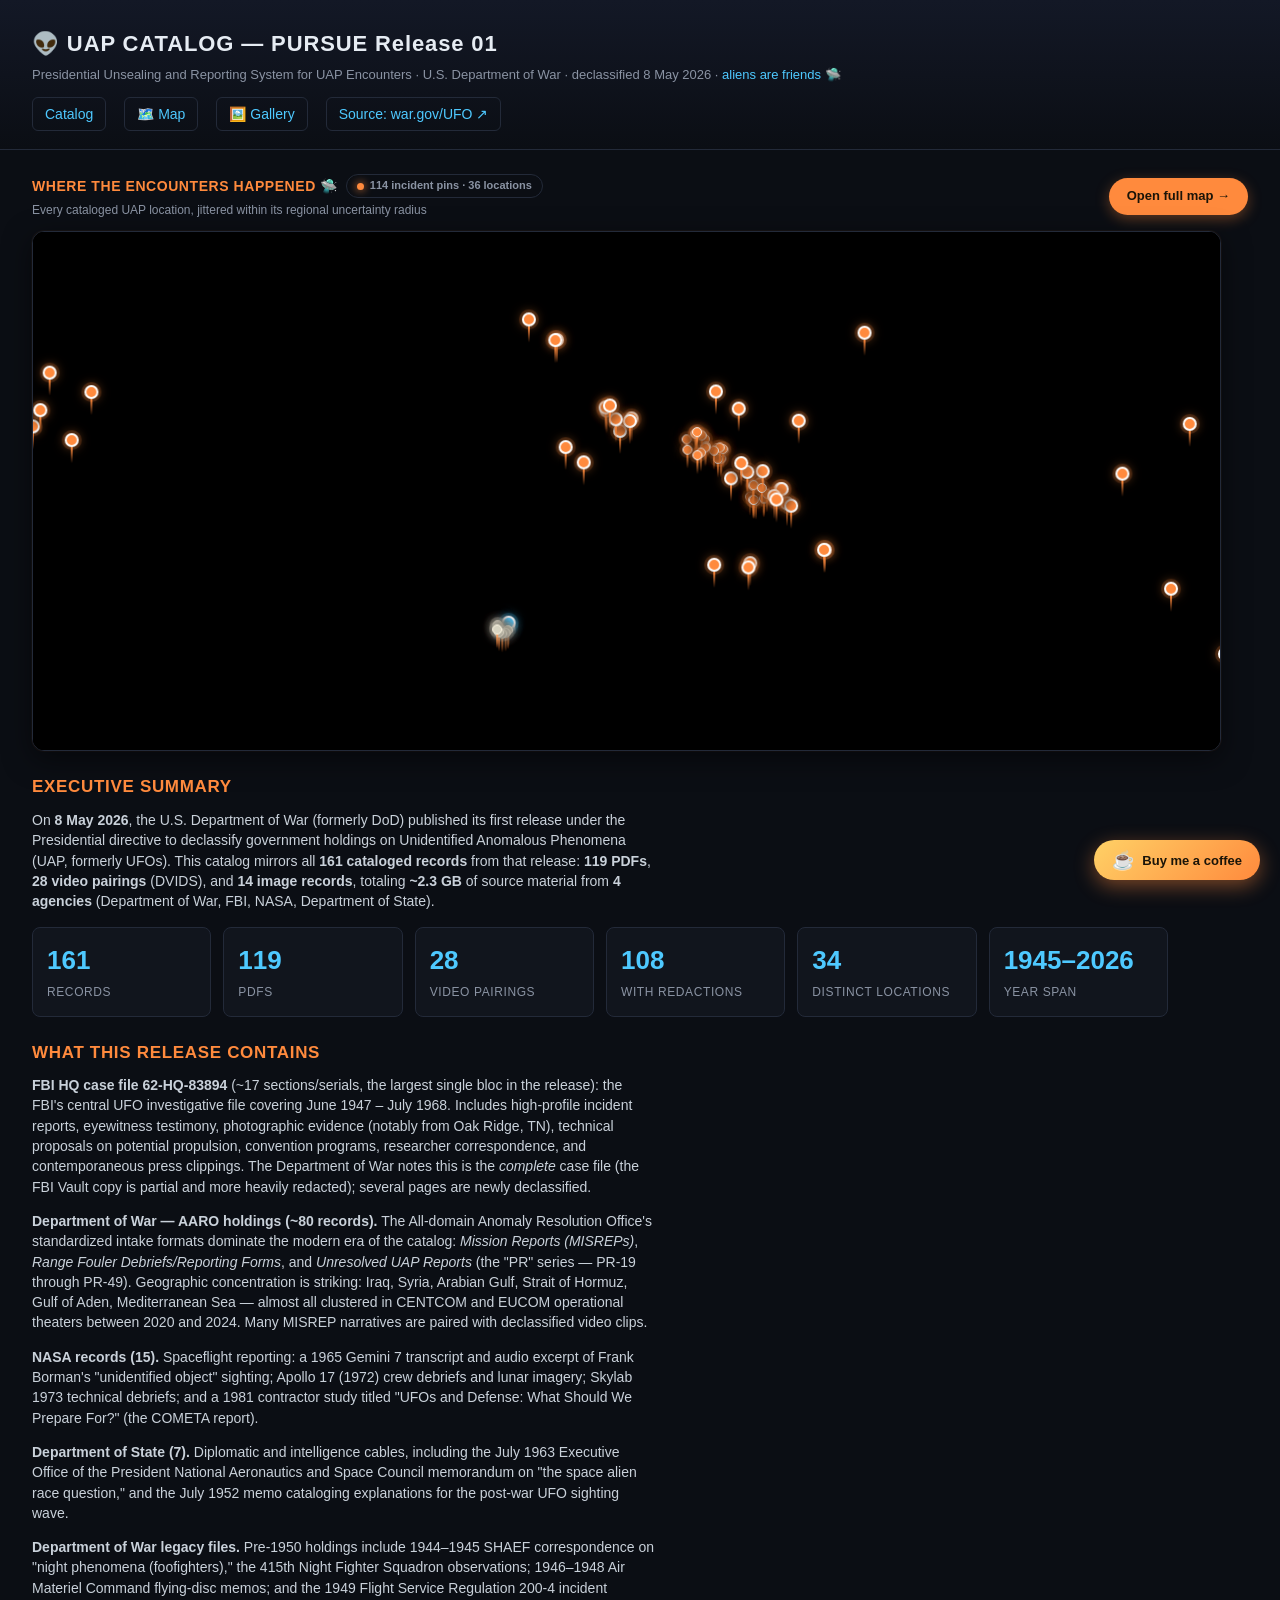
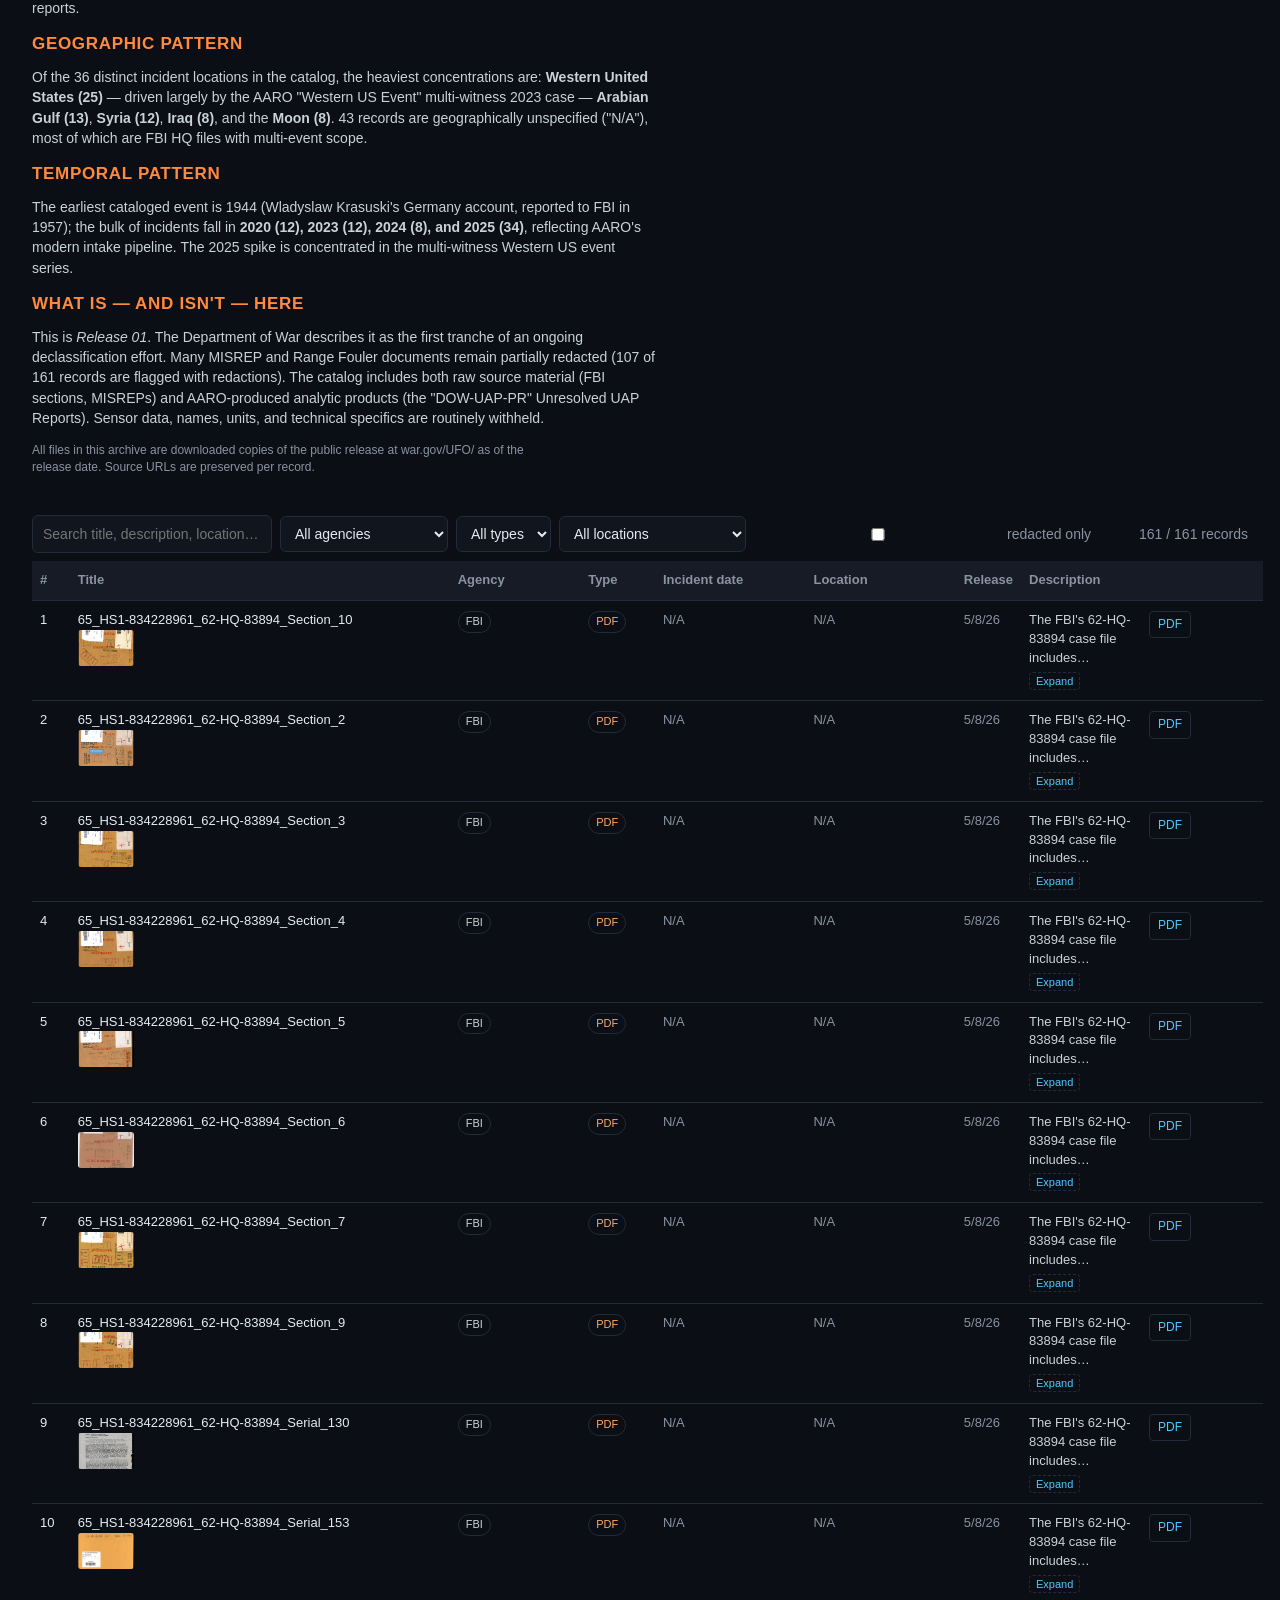
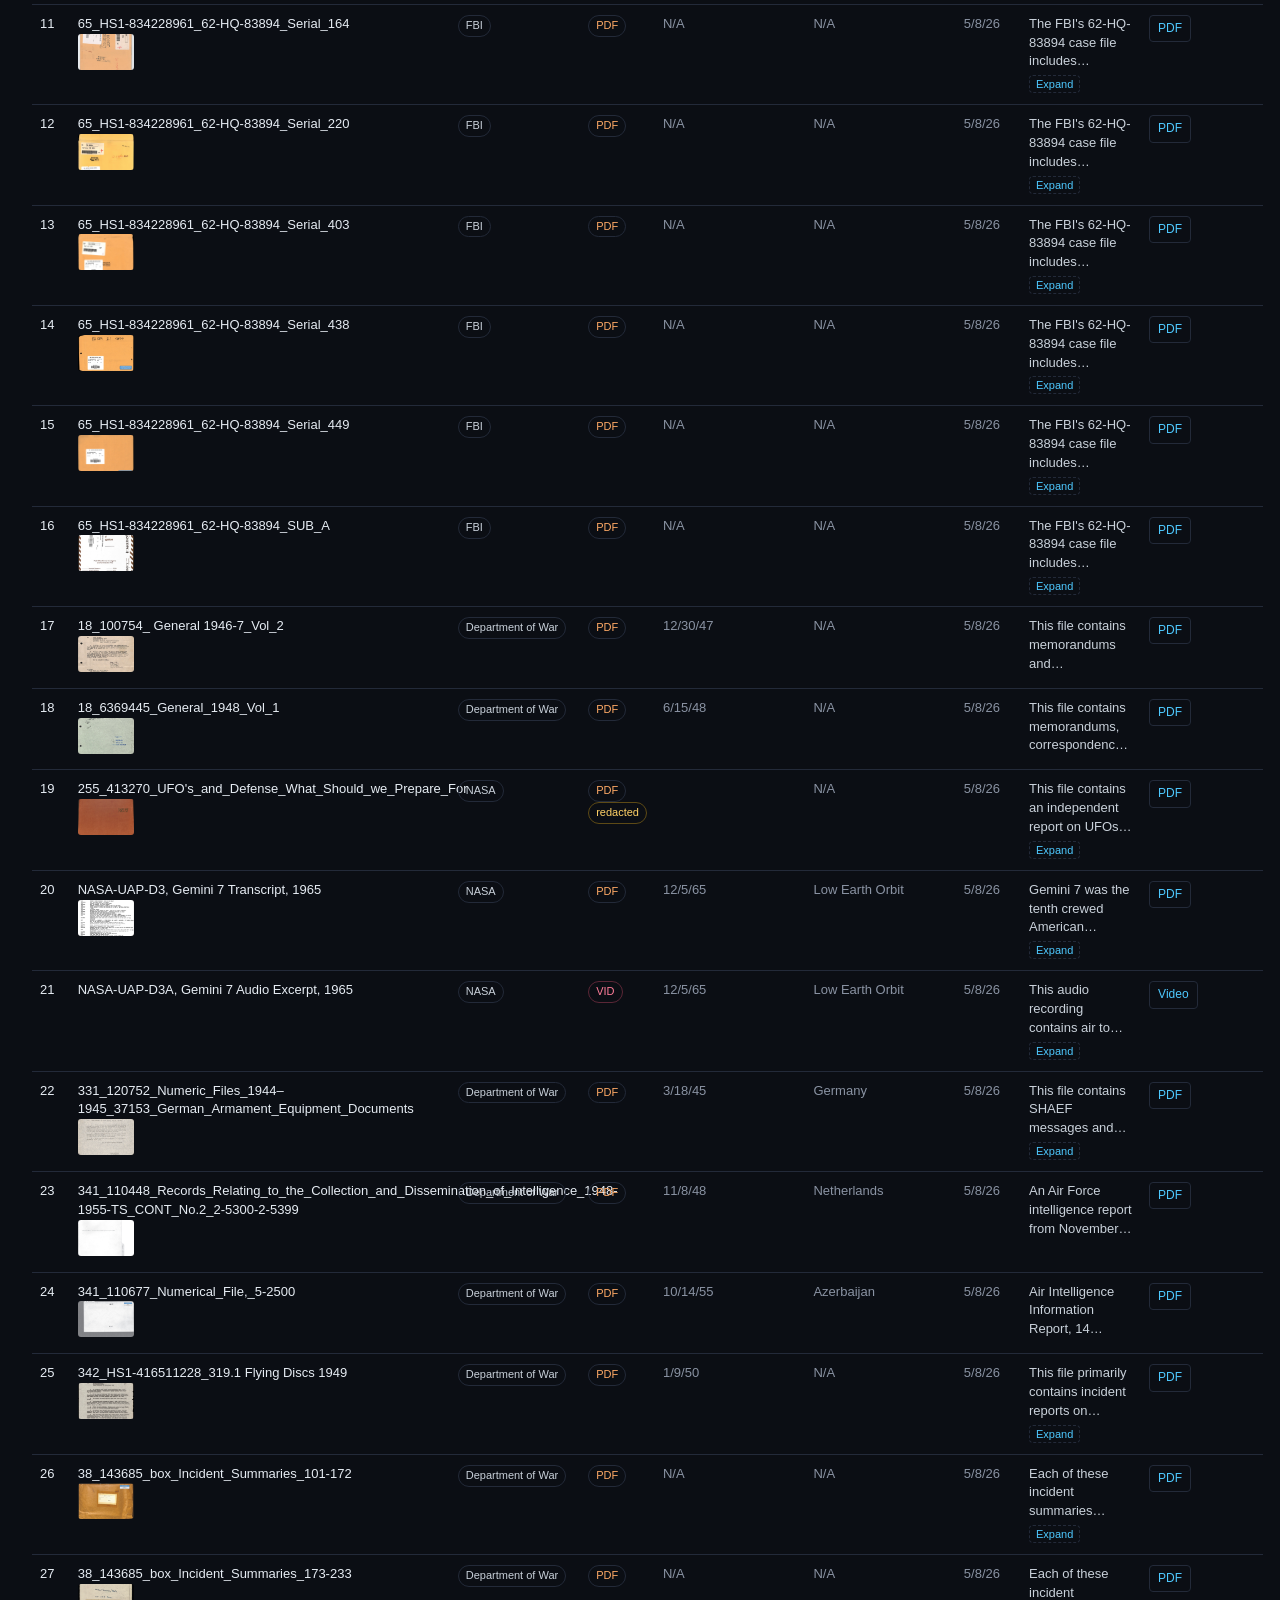
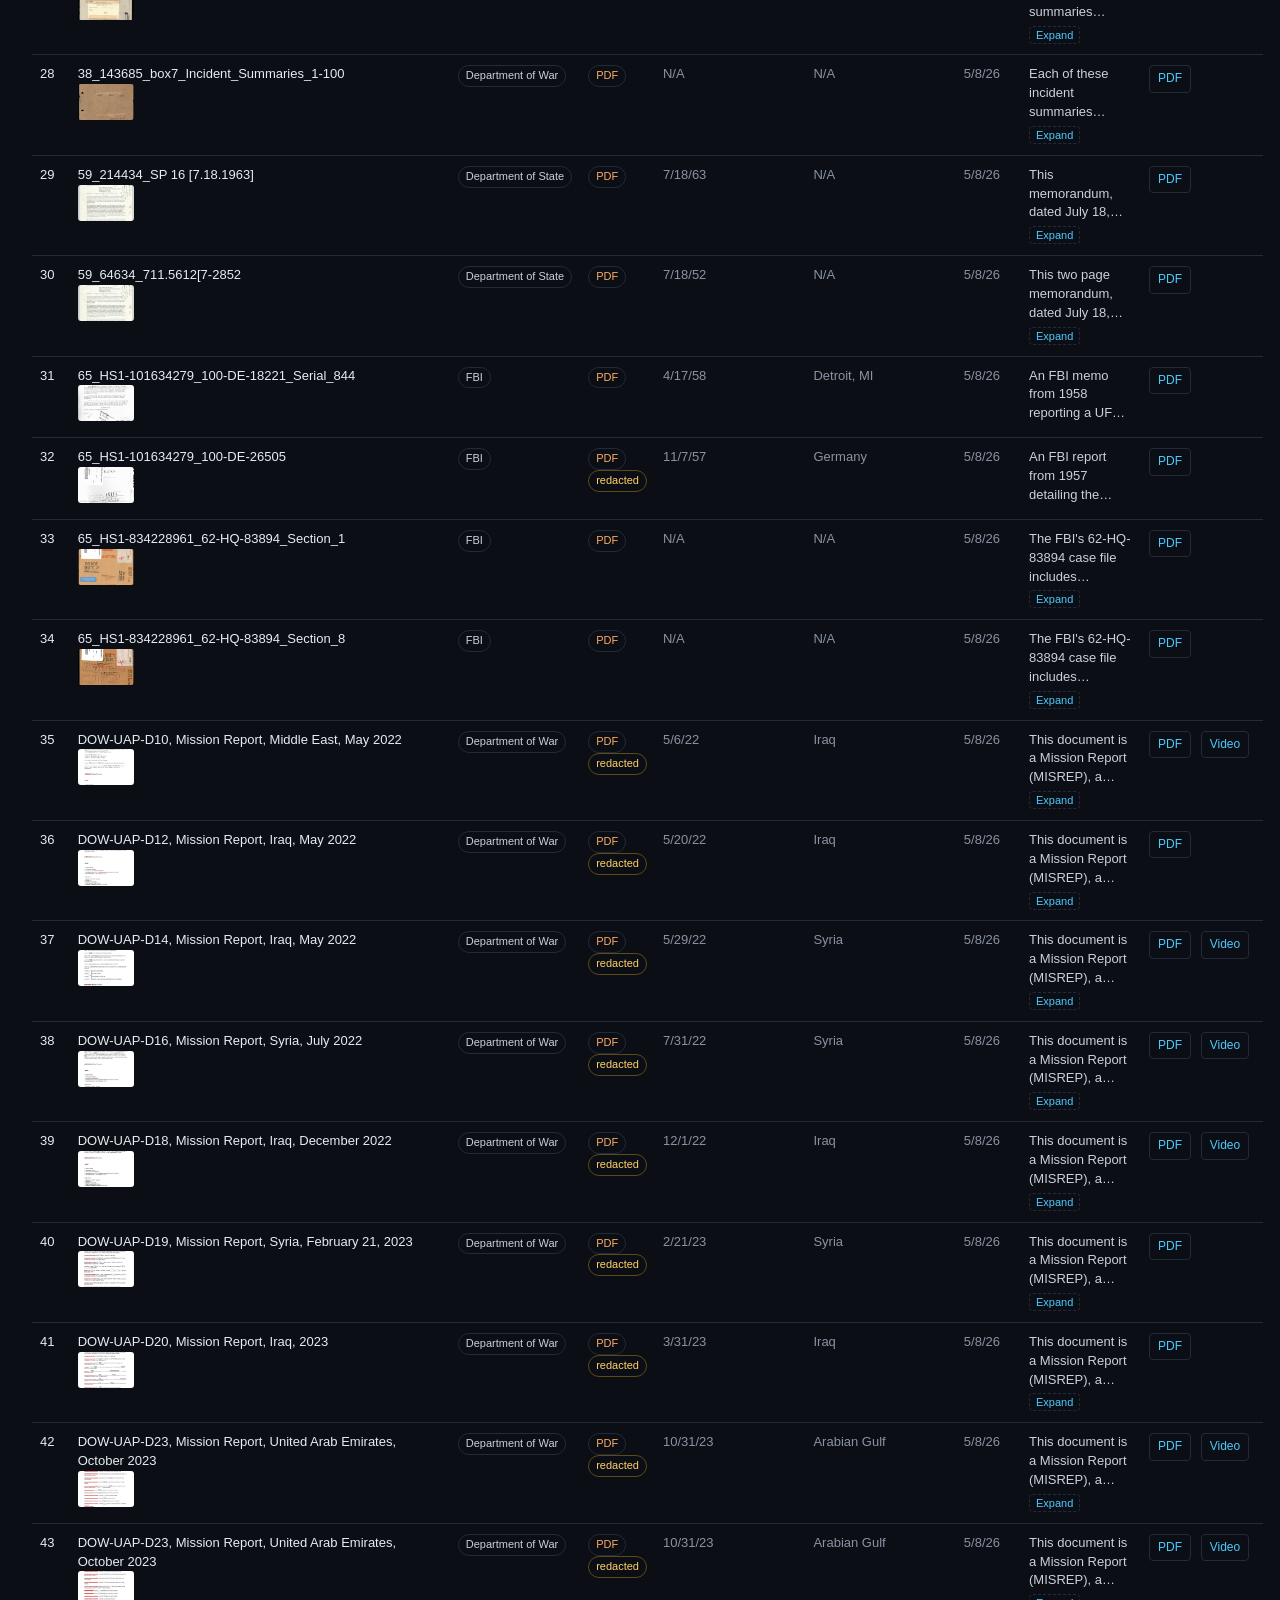
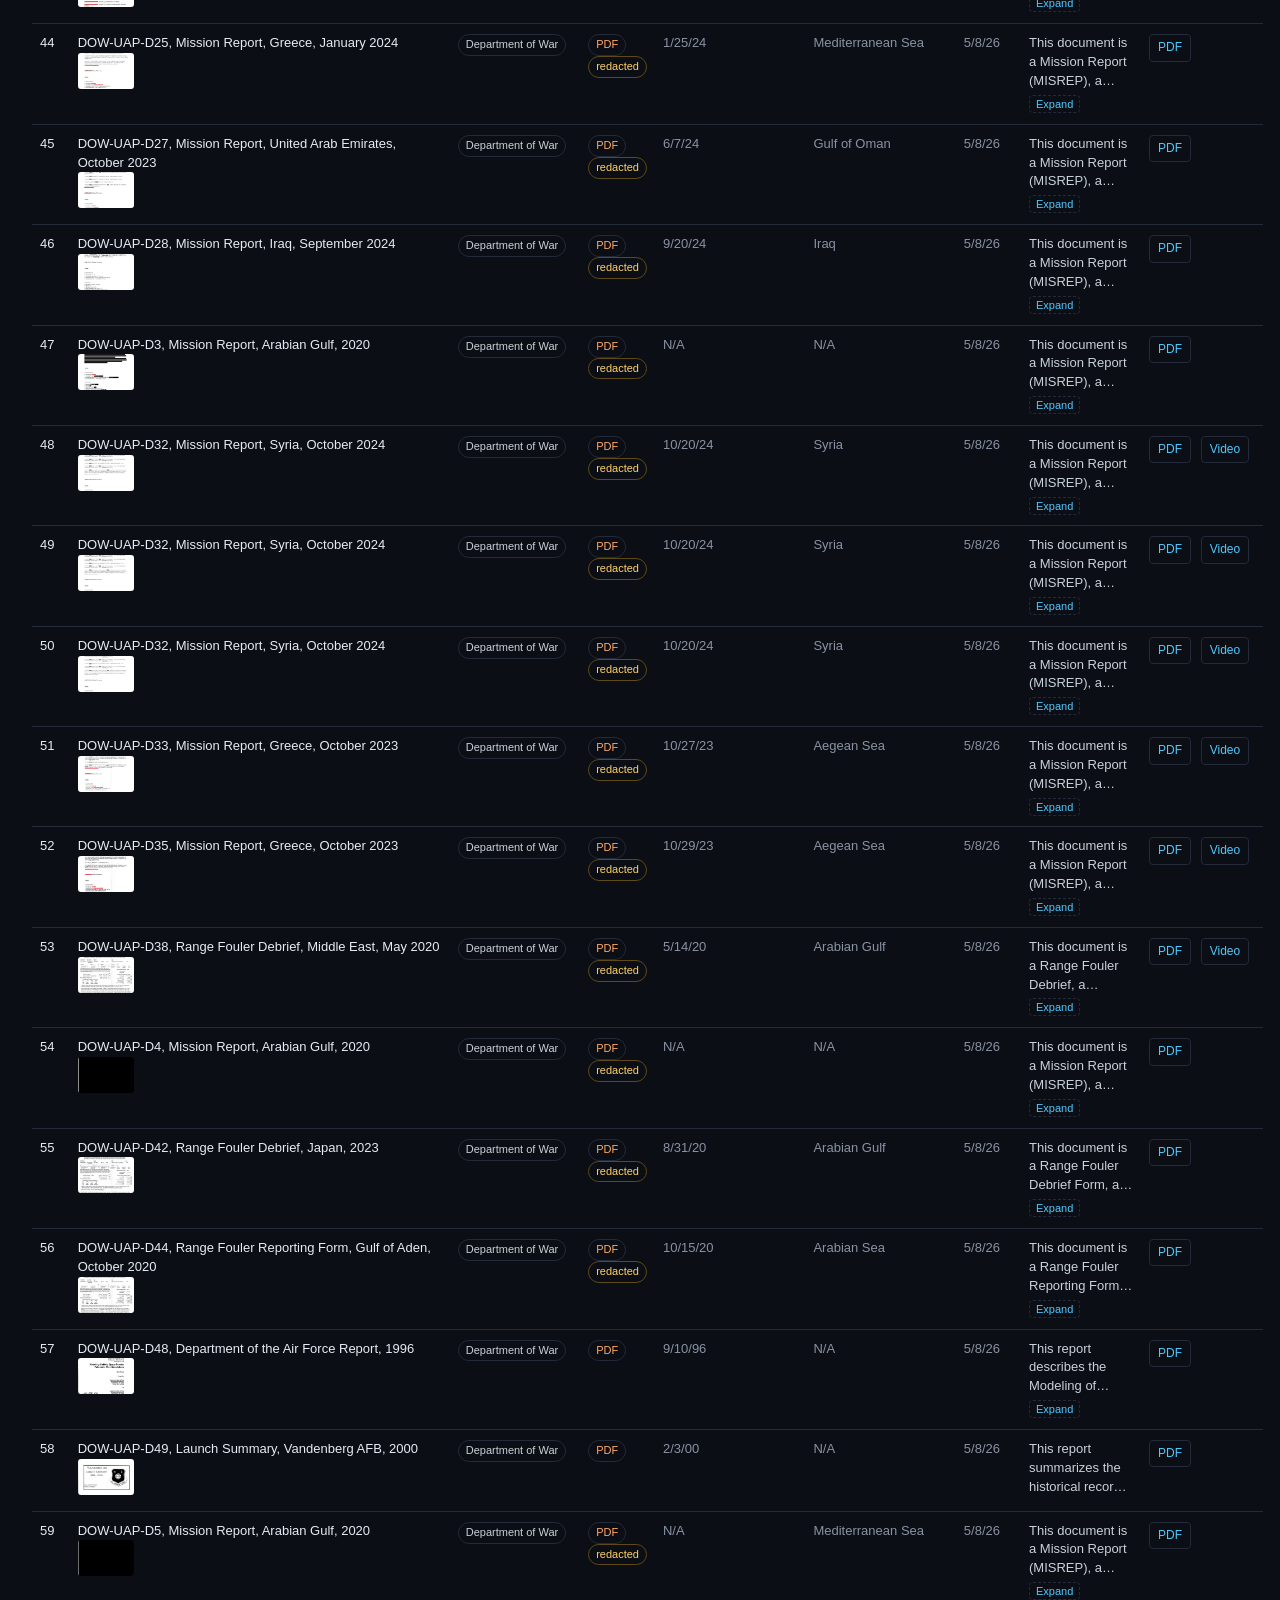
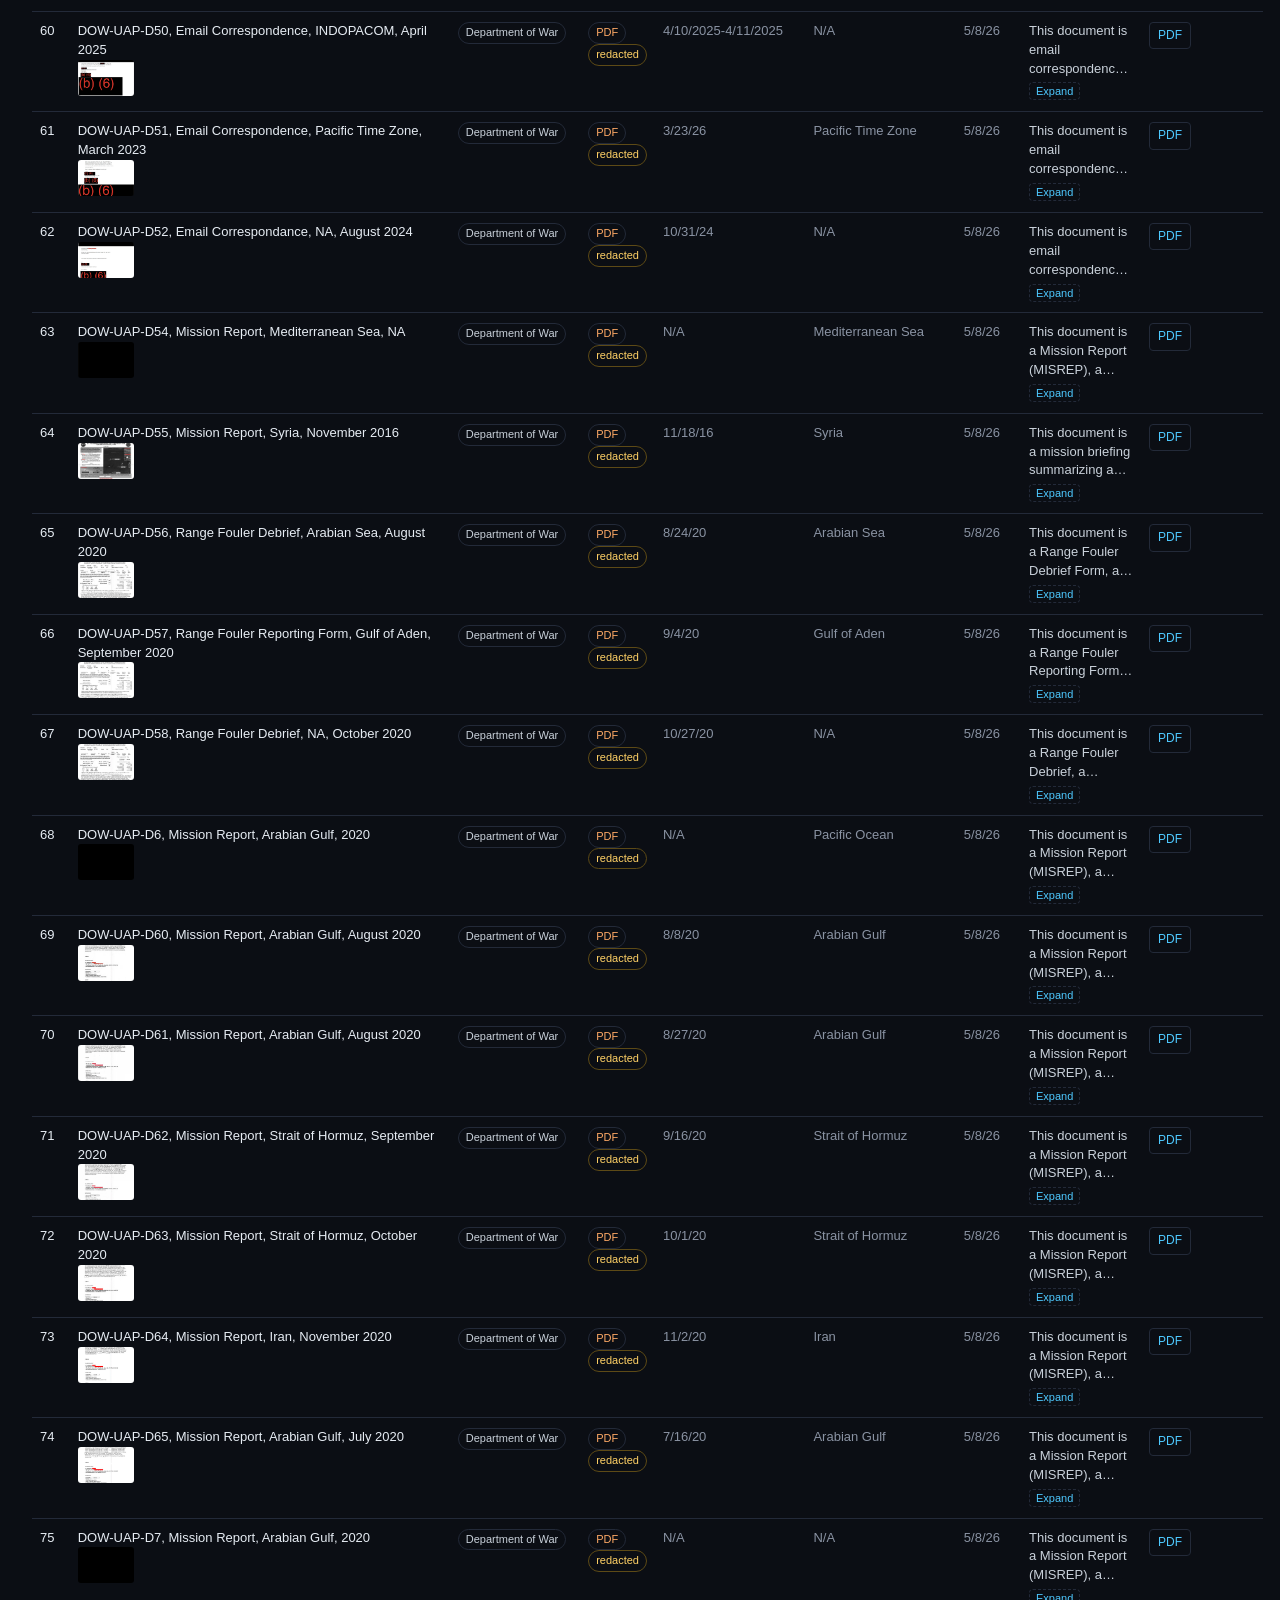
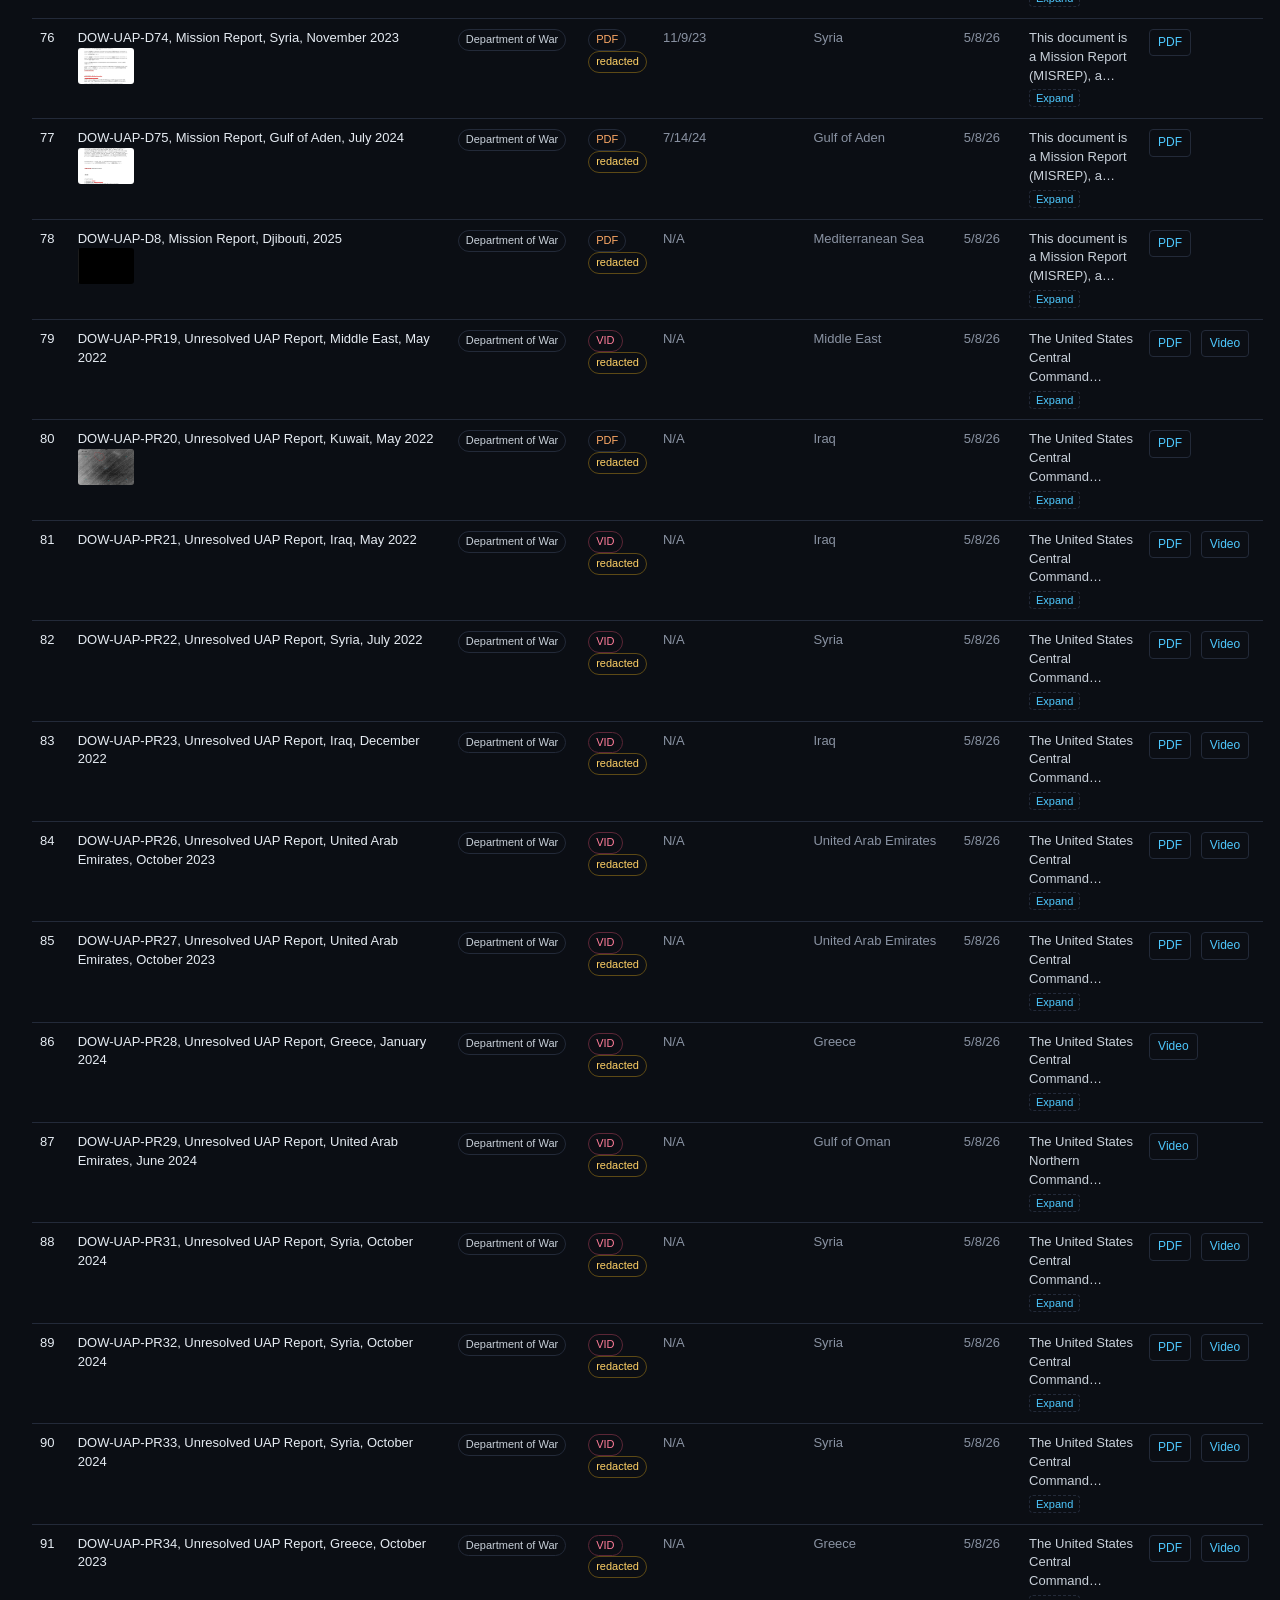
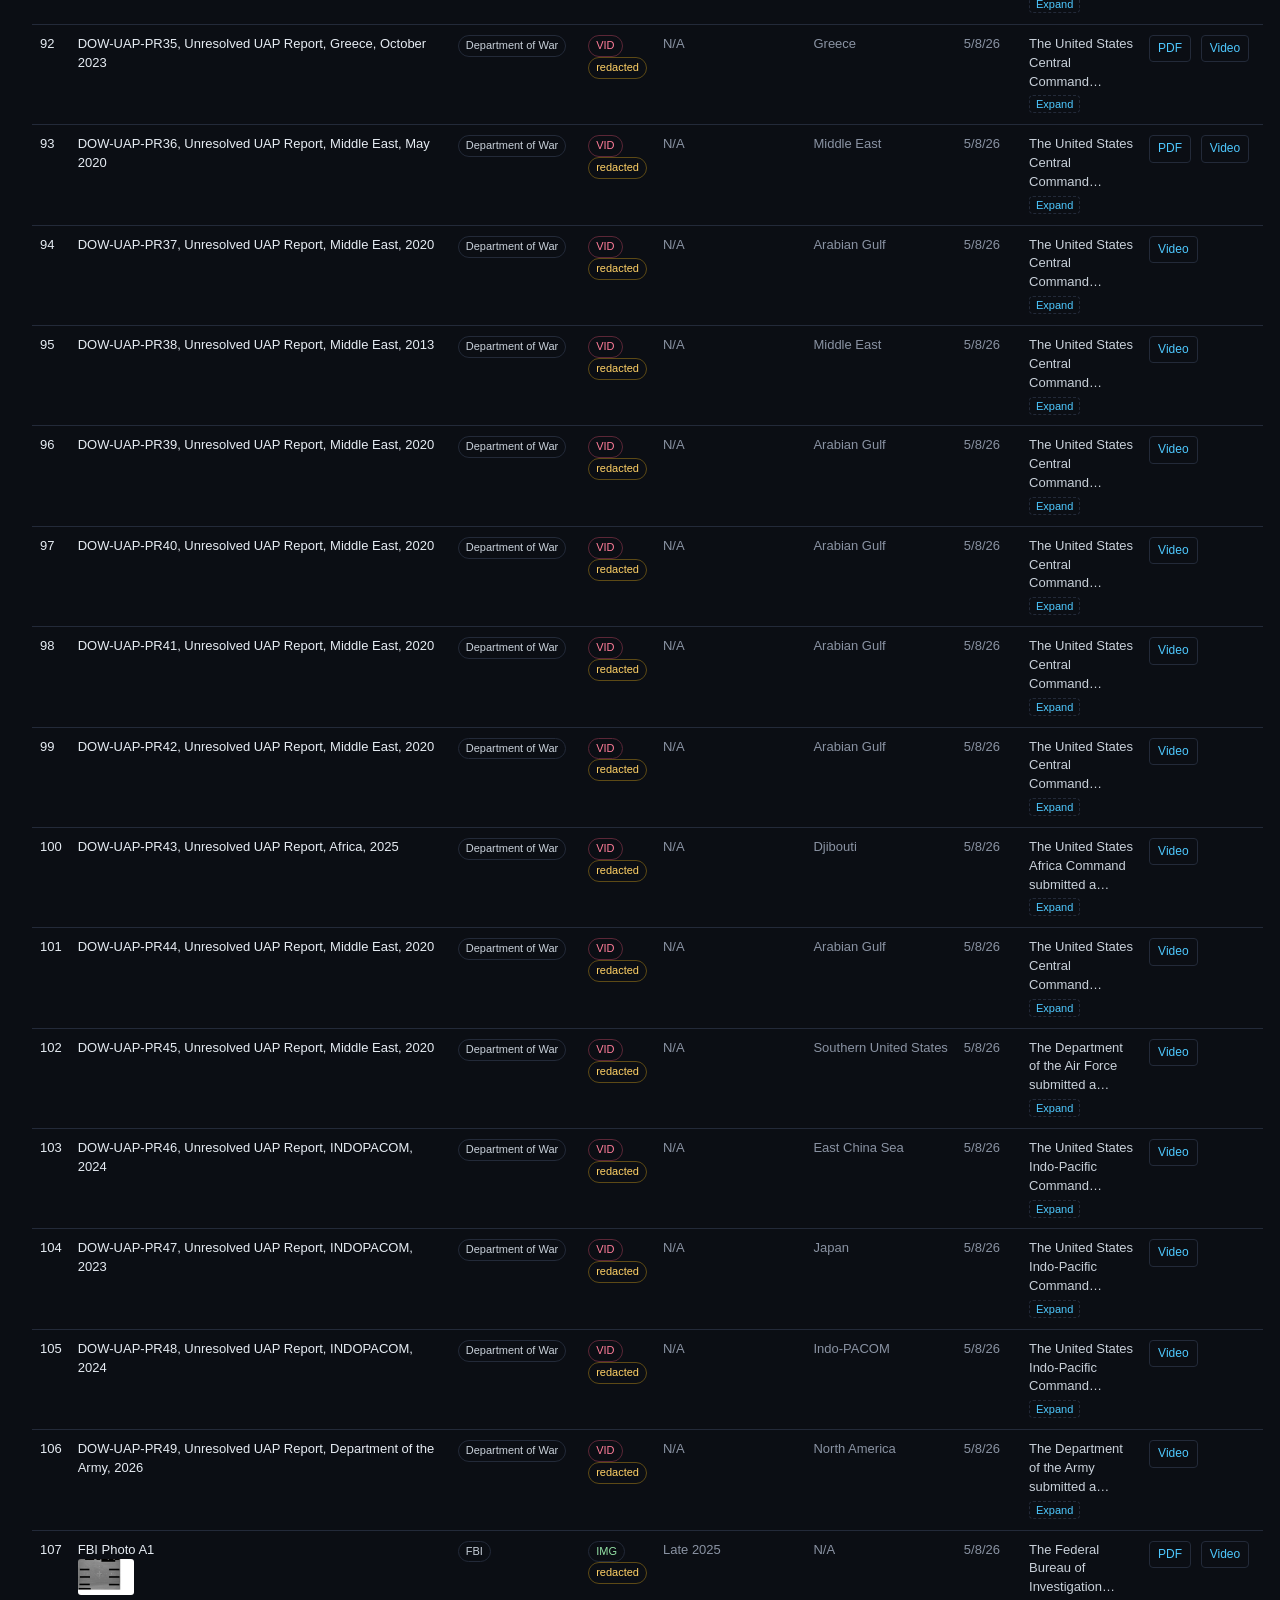
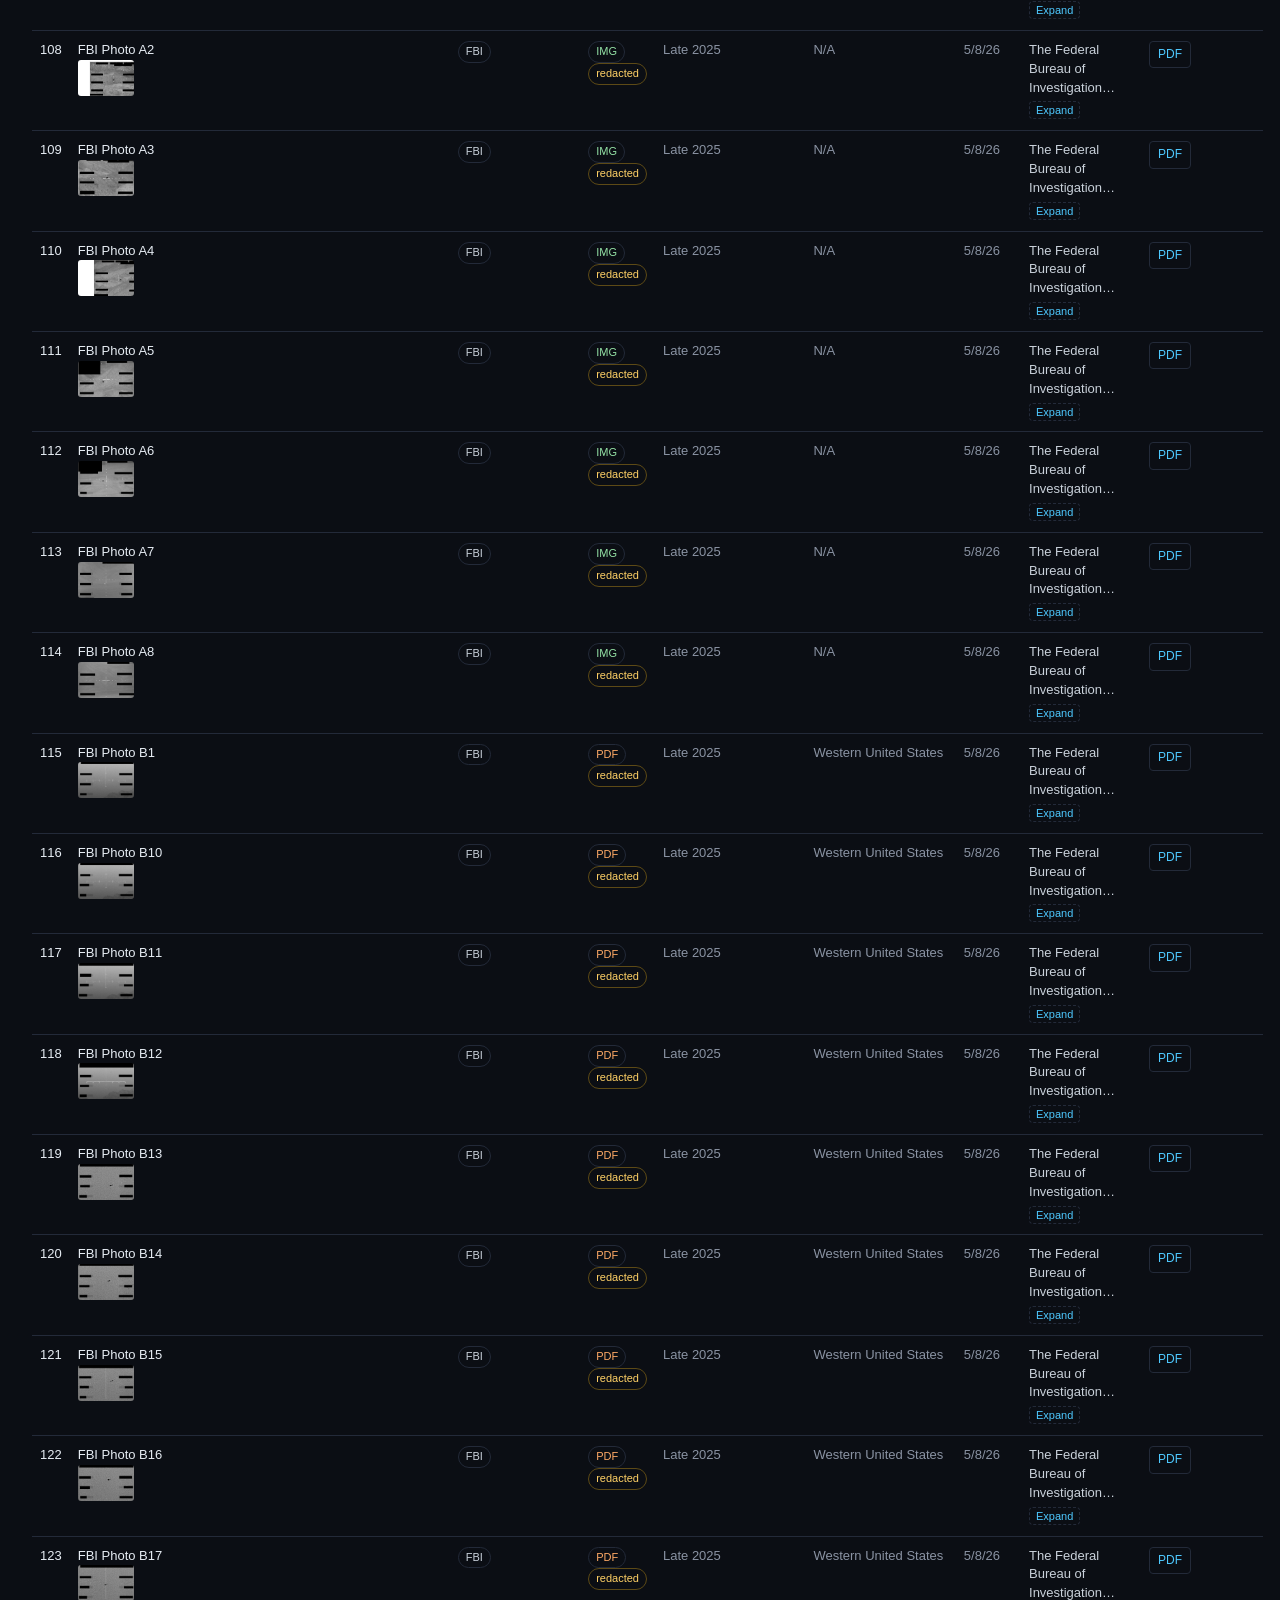
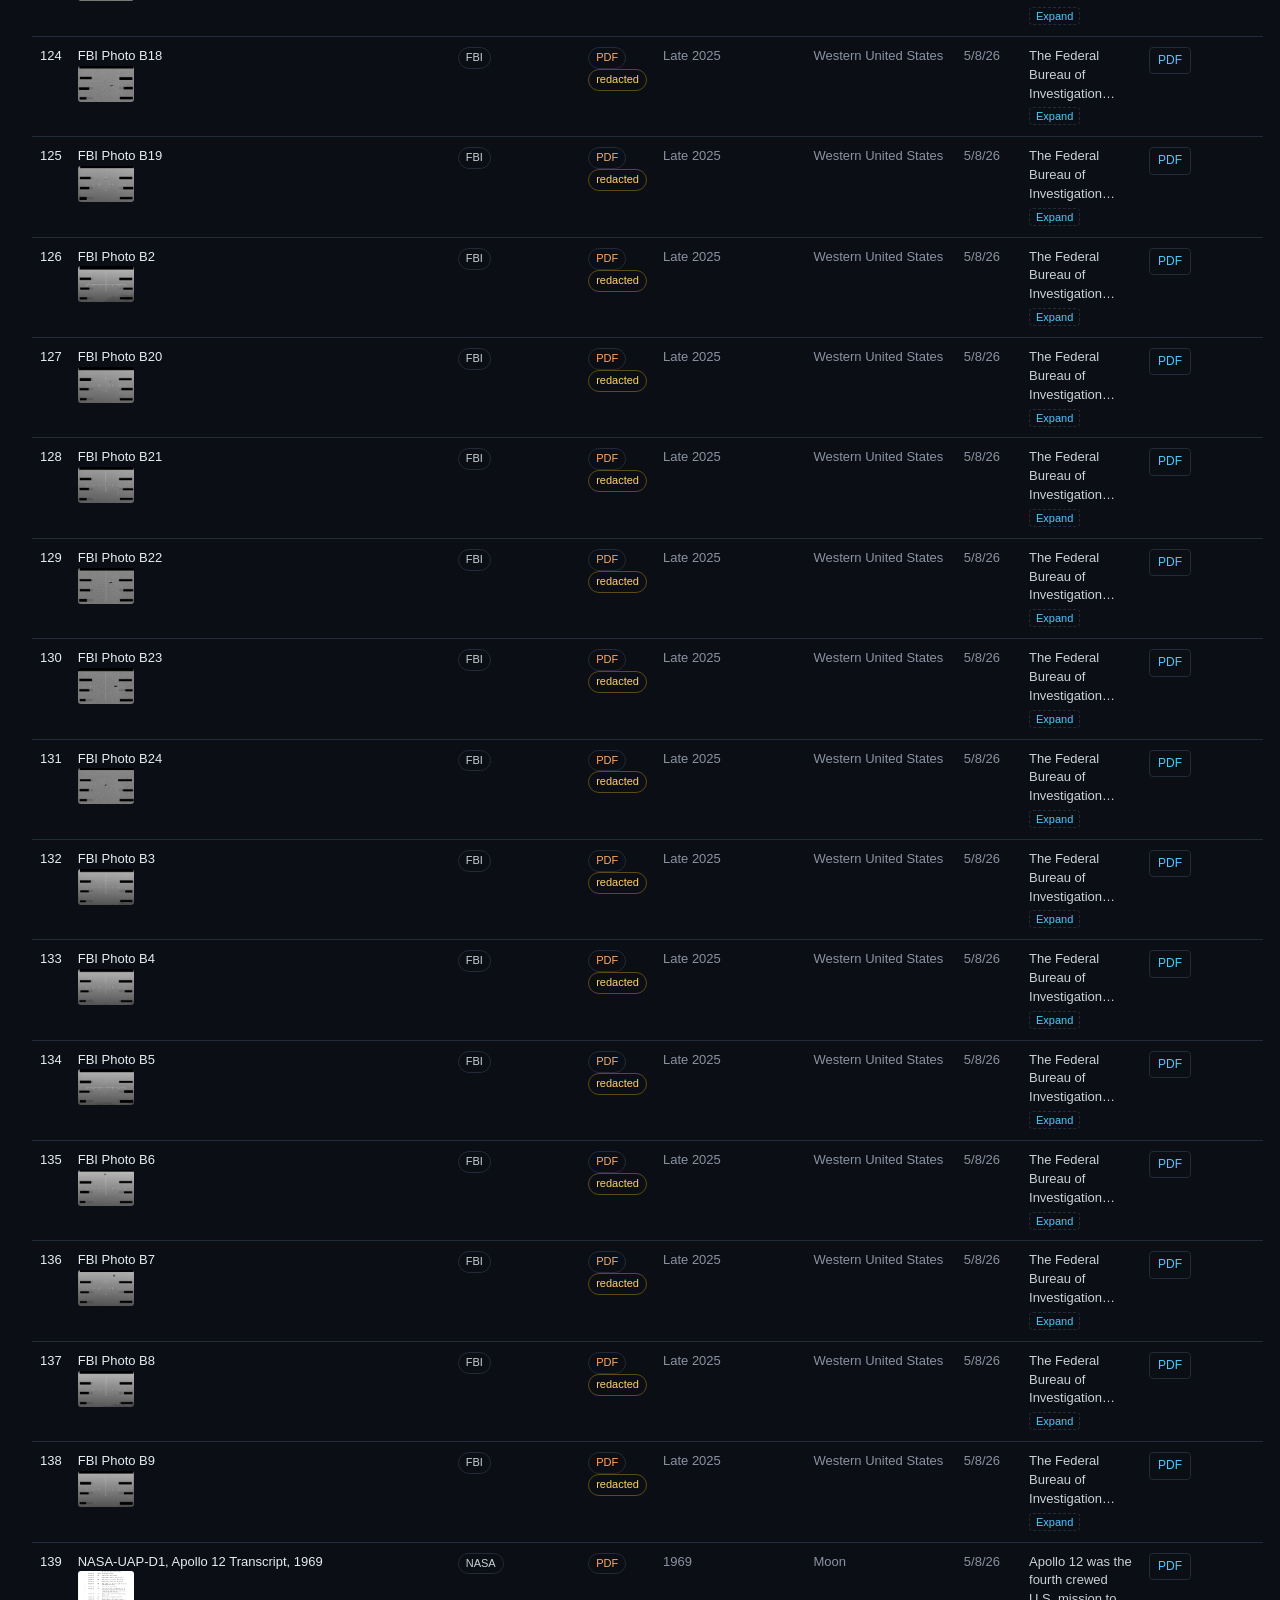
==== index.html @ 2a68ebb0 "GA event instrumentation + mobile hero fix Events tracked across all pages (gtag G-RMWGLV4CE9): - na" ====
<!doctype html>
<html lang="en">
<head>
<meta charset="utf-8" />
<meta name="viewport" content="width=device-width,initial-scale=1" />
<link rel="icon" href='data:image/svg+xml,<svg xmlns="http://www.w3.org/2000/svg" viewBox="0 0 100 100"><text y=".9em" font-size="88">👽</text></svg>'>
<title>👽 UAP Catalog — PURSUE Release 01 (5/8/26)</title>
<!-- Google Analytics -->
<script async src="https://www.googletagmanager.com/gtag/js?id=G-RMWGLV4CE9"></script>
<script>
  window.dataLayer = window.dataLayer || [];
  function gtag(){dataLayer.push(arguments);}
  gtag('js', new Date());
  gtag('config', 'G-RMWGLV4CE9');
</script>
<style>
  :root {
    --bg: #0b0e14;
    --panel: #11151d;
    --panel2: #161b25;
    --line: #232a39;
    --text: #e6ecf3;
    --muted: #8a93a3;
    --accent: #ff8a3d;
    --accent2: #4ec9ff;
    --ok: #5dd39e;
    --warn: #ffd166;
  }
  * { box-sizing: border-box; }
  html, body { margin:0; padding:0; background:var(--bg); color:var(--text); font:14px/1.45 -apple-system,BlinkMacSystemFont,"Segoe UI",sans-serif; }
  a { color: var(--accent2); text-decoration: none; }
  a:hover { text-decoration: underline; }
  header { padding: 28px 32px 18px; border-bottom: 1px solid var(--line); background: linear-gradient(180deg, #131826 0%, #0b0e14 100%); }
  header h1 { margin: 0 0 6px; font-size: 22px; letter-spacing:.04em; }
  header .sub { color: var(--muted); font-size: 13px; }
  header .nav { margin-top: 12px; display:flex; gap: 18px; flex-wrap: wrap; }
  header .nav a { padding: 6px 12px; border:1px solid var(--line); border-radius: 6px; }
  .summary { padding: 24px 32px; max-width: 1200px; }
  .summary h2 { font-size: 17px; margin: 0 0 10px; color: var(--accent); letter-spacing:.04em; text-transform: uppercase; }
  .summary p { margin: 6px 0 14px; color: #c9d1da; max-width: 80ch; }
  .stats { display:grid; grid-template-columns: repeat(auto-fit, minmax(170px,1fr)); gap: 12px; margin: 16px 0 24px; }
  .stat { background: var(--panel); border:1px solid var(--line); padding:14px; border-radius: 8px; }
  .stat .num { font-size: 26px; font-weight: 600; color: var(--accent2); }
  .stat .lbl { color: var(--muted); font-size: 12px; text-transform: uppercase; letter-spacing:.05em; margin-top:4px; }
  .filters { padding: 0 32px; max-width: 1400px; display: flex; gap: 8px; flex-wrap: wrap; align-items: center; }
  .filters input, .filters select { background: var(--panel); color: var(--text); border:1px solid var(--line); border-radius: 6px; padding: 8px 10px; font: inherit; }
  .filters input { min-width: 240px; }
  .filters .count { color: var(--muted); margin-left: auto; }
  .table-wrap { padding: 8px 32px 60px; max-width: 1400px; overflow-x:auto; }
  table { width:100%; border-collapse: collapse; font-size: 13px; }
  thead th { position: sticky; top: 0; background: var(--panel2); color: var(--muted); font-weight: 600; text-align: left; padding: 10px 8px; border-bottom: 1px solid var(--line); cursor: pointer; user-select: none; white-space: nowrap; }
  thead th:hover { color: var(--accent); }
  tbody td { padding: 10px 8px; border-bottom: 1px solid var(--line); vertical-align: top; }
  tbody tr:hover { background: rgba(78,201,255,0.05); }
  td.title { font-weight: 500; max-width: 380px; }
  td.desc { color: #c9d1da; max-width: 480px; }
  td.desc .truncated { display: -webkit-box; -webkit-line-clamp: 3; -webkit-box-orient: vertical; overflow: hidden; }
  td.desc.expanded .truncated { -webkit-line-clamp: unset; }
  td.desc button { background: none; border: 1px dashed var(--line); color: var(--accent2); border-radius: 4px; padding: 2px 6px; font-size: 11px; cursor: pointer; margin-top: 4px; }
  .pill { display: inline-block; padding: 2px 7px; font-size: 11px; border-radius: 999px; border:1px solid var(--line); white-space: nowrap; }
  .pill.PDF { color: #ffaa66; }
  .pill.VID { color: #ff7d99; border-color: #5b2737; }
  .pill.IMG { color: #93e0a4; }
  .pill.agency { color: #c9d1da; }
  .pill.redacted { color: var(--warn); border-color: #5d4a16; }
  td.meta { white-space: nowrap; color: var(--muted); }
  td.actions { white-space: nowrap; }
  td.actions a { display: inline-block; margin-right: 6px; padding: 4px 8px; border:1px solid var(--line); border-radius: 4px; font-size: 12px; }
  .thumb { width: 56px; height: 36px; object-fit: cover; border-radius: 3px; background: #222; }
  footer { color: var(--muted); padding: 18px 32px 32px; font-size: 12px; border-top: 1px solid var(--line); }

  /* === Hero map preview === */
  .hero {
    max-width: 1400px; margin: 0 auto; padding: 24px 32px 0;
  }
  .hero-meta {
    display: flex; align-items: center; gap: 16px;
    margin-bottom: 12px; flex-wrap: wrap;
  }
  .hero-meta-text { flex: 1 1 320px; min-width: 0; }
  .hero-meta-text .hero-title {
    font-size: 14px; font-weight: 600; letter-spacing: .04em; text-transform: uppercase;
    color: var(--accent); display: flex; align-items: center; gap: 8px; flex-wrap: wrap;
  }
  .hero-meta-text .hero-stat {
    display: inline-flex; align-items: center; gap: 6px;
    padding: 3px 10px; border: 1px solid var(--line); border-radius: 999px;
    font-size: 11px; color: var(--muted); text-transform: none; letter-spacing: 0;
  }
  .hero-meta-text .hero-stat .dot {
    width: 7px; height: 7px; border-radius: 50%;
    background: var(--accent); box-shadow: 0 0 8px var(--accent);
    animation: stamp-pulse 2s ease-in-out infinite;
  }
  .hero-meta-text .hero-sub { color: var(--muted); font-size: 12px; margin-top: 4px; }
  .hero-meta .hero-cta {
    flex: 0 0 auto;
    background: var(--accent); color: #1a1408;
    padding: 9px 18px; border-radius: 999px;
    font-weight: 600; font-size: 13px;
    text-decoration: none;
    transition: transform .15s, box-shadow .15s;
    box-shadow: 0 4px 14px rgba(255,138,61,.35);
  }
  .hero-meta .hero-cta:hover { transform: scale(1.05); box-shadow: 0 6px 20px rgba(255,138,61,.55); text-decoration: none; }

  .hero-map {
    position: relative;
    display: block;
    aspect-ratio: 16/7;
    max-height: 520px;
    border-radius: 12px;
    overflow: hidden;
    border: 1px solid var(--line);
    box-shadow: 0 8px 28px rgba(0,0,0,.5), 0 0 0 1px rgba(255,138,61,.05);
    background: #000;
    text-decoration: none;
    cursor: pointer;
    transition: transform .25s, box-shadow .25s, border-color .25s;
  }
  .hero-map:hover {
    transform: translateY(-2px);
    border-color: var(--accent);
    box-shadow: 0 12px 36px rgba(0,0,0,.6), 0 0 0 1px rgba(255,138,61,.3);
  }
  .hero-map iframe { width: 100%; height: 100%; border: 0; display: block; pointer-events: none; }
  @keyframes stamp-pulse { 0%,100% { opacity: 1; } 50% { opacity: .4; } }
  @media (max-width: 720px) {
    .hero { padding: 16px 16px 0; }
    .hero-map { aspect-ratio: 4/3; }
    .hero-meta { gap: 10px; }
    .hero-meta .hero-cta { padding: 8px 14px; font-size: 12px; }
  }

  /* === Friendly alien stickers (decorative) === */
  .alien-stickers {
    position: fixed; inset: 0;
    pointer-events: none;
    z-index: 2;
    overflow: hidden;
  }
  .sticker {
    position: absolute;
    font-size: 38px;
    opacity: 0;
    user-select: none;
    filter: drop-shadow(0 0 10px rgba(78,201,255,.35));
    animation: sticker-pop 9s ease-in-out infinite;
  }
  .sticker.s1 { top: 9%;  left: 3%;  animation-delay: 0s;   font-size: 42px; }
  .sticker.s2 { top: 32%; right: 4%; animation-delay: 1.8s; font-size: 36px; }
  .sticker.s3 { top: 68%; left: 2%;  animation-delay: 3.6s; font-size: 40px; }
  .sticker.s4 { top: 85%; right: 5%; animation-delay: 5.4s; font-size: 34px; }
  .sticker.s5 { top: 50%; left: 4%;  animation-delay: 7.2s; font-size: 32px; }
  .sticker.s6 { top: 18%; right: 2%; animation-delay: 4.5s; font-size: 38px; }
  @keyframes sticker-pop {
    0%, 92%, 100% { opacity: 0; transform: translateY(20px) scale(.4) rotate(-12deg); }
    20% { opacity: .9; transform: translateY(-2px) scale(1.05) rotate(0deg); }
    40% { opacity: .85; transform: translateY(-6px) scale(1) rotate(6deg); }
    65% { opacity: .8; transform: translateY(-2px) scale(1) rotate(-4deg); }
    85% { opacity: 0; transform: translateY(10px) scale(.6) rotate(8deg); }
  }
  /* keep stickers below content but above background */
  header, .hero, .summary, .filters, .table-wrap, footer { position: relative; z-index: 3; }
  @media (max-width: 720px) {
    .alien-stickers { display: none; }
  }

  /* === Buy Me a Coffee floating widget === */
  .bmc-widget {
    position: fixed; bottom: 20px; right: 20px; z-index: 50;
    display: flex; align-items: center; gap: 8px;
    padding: 11px 18px;
    background: linear-gradient(135deg, #ffd166 0%, #ff8a3d 100%);
    color: #1a1408;
    font: 600 13px/1 -apple-system,BlinkMacSystemFont,"Segoe UI",sans-serif;
    text-decoration: none;
    border-radius: 999px;
    box-shadow: 0 6px 20px rgba(255,138,61,.45), 0 0 0 0 rgba(255,209,102,.6);
    animation: bmc-pulse 2.6s ease-in-out infinite;
    transition: transform .18s, box-shadow .18s;
  }
  .bmc-widget:hover {
    transform: translateY(-2px) scale(1.05);
    animation-play-state: paused;
    box-shadow: 0 10px 28px rgba(255,138,61,.7);
    text-decoration: none;
  }
  .bmc-widget .bmc-icon { font-size: 18px; line-height: 1; filter: drop-shadow(0 1px 0 rgba(255,255,255,.4)); }
  @keyframes bmc-pulse {
    0%, 100% { box-shadow: 0 6px 20px rgba(255,138,61,.45), 0 0 0 0 rgba(255,209,102,.55); }
    60% { box-shadow: 0 6px 20px rgba(255,138,61,.45), 0 0 0 14px rgba(255,209,102,0); }
  }

  .friendly-tag { color: var(--accent2); font-weight: 500; }
</style>
</head>
<body>

<div class="alien-stickers" aria-hidden="true">
  <span class="sticker s1">👽</span>
  <span class="sticker s2">🛸</span>
  <span class="sticker s3">🪐</span>
  <span class="sticker s4">🌌</span>
  <span class="sticker s5">👾</span>
  <span class="sticker s6">🚀</span>
</div>

<header>
  <h1>👽 UAP CATALOG &mdash; PURSUE Release 01</h1>
  <div class="sub">Presidential Unsealing and Reporting System for UAP Encounters &middot; U.S. Department of War &middot; declassified 8 May 2026 &middot; <span class="friendly-tag">aliens are friends 🛸</span></div>
  <div class="nav">
    <a href="index.html" data-event="nav_click" data-target="catalog">Catalog</a>
    <a href="map.html" data-event="nav_click" data-target="map">🗺️ Map</a>
    <a href="gallery.html" data-event="nav_click" data-target="gallery">🖼️ Gallery</a>
    <a href="https://www.war.gov/UFO/" target="_blank" rel="noopener" data-event="outbound_click" data-target="war_gov">Source: war.gov/UFO ↗</a>
  </div>
</header>

<section class="hero">
  <div class="hero-meta">
    <div class="hero-meta-text">
      <div class="hero-title">
        <span>Where the encounters happened 🛸</span>
        <span class="hero-stat"><span class="dot"></span> 114 incident pins · 36 locations</span>
      </div>
      <div class="hero-sub">Every cataloged UAP location, jittered within its regional uncertainty radius</div>
    </div>
    <a class="hero-cta" href="map.html" data-event="hero_map_click" data-source="cta">Open full map →</a>
  </div>
  <a class="hero-map" href="map.html" aria-label="Open the full interactive map" data-event="hero_map_click" data-source="iframe">
    <iframe src="map.html?embed=1" loading="lazy" tabindex="-1" title="UAP map preview"></iframe>
  </a>
</section>

<section class="summary">
  <h2>Executive Summary</h2>
  <p>
    On <strong>8 May 2026</strong>, the U.S. Department of War (formerly DoD) published its first release under the
    Presidential directive to declassify government holdings on Unidentified Anomalous Phenomena (UAP, formerly UFOs).
    This catalog mirrors all <strong>161 cataloged records</strong> from that release: <strong>119 PDFs</strong>,
    <strong>28 video pairings</strong> (DVIDS), and <strong>14 image records</strong>, totaling <strong>~2.3&nbsp;GB</strong>
    of source material from <strong>4 agencies</strong> (Department of War, FBI, NASA, Department of State).
  </p>

  <div class="stats">
    <div class="stat"><div class="num" id="stat-records">—</div><div class="lbl">Records</div></div>
    <div class="stat"><div class="num" id="stat-pdfs">—</div><div class="lbl">PDFs</div></div>
    <div class="stat"><div class="num" id="stat-videos">—</div><div class="lbl">Video pairings</div></div>
    <div class="stat"><div class="num" id="stat-redacted">—</div><div class="lbl">With redactions</div></div>
    <div class="stat"><div class="num" id="stat-locations">—</div><div class="lbl">Distinct locations</div></div>
    <div class="stat"><div class="num" id="stat-yearspan">—</div><div class="lbl">Year span</div></div>
  </div>

  <h2>What this release contains</h2>
  <p><strong>FBI HQ case file 62-HQ-83894</strong> (~17 sections/serials, the largest single bloc in the release): the FBI's
    central UFO investigative file covering June 1947 &ndash; July 1968. Includes high-profile incident reports, eyewitness
    testimony, photographic evidence (notably from Oak Ridge, TN), technical proposals on potential propulsion, convention
    programs, researcher correspondence, and contemporaneous press clippings. The Department of War notes this is the
    <em>complete</em> case file (the FBI Vault copy is partial and more heavily redacted); several pages are newly declassified.</p>

  <p><strong>Department of War &mdash; AARO holdings (~80 records).</strong> The All-domain Anomaly Resolution Office's standardized
    intake formats dominate the modern era of the catalog: <em>Mission Reports (MISREPs)</em>, <em>Range Fouler Debriefs/Reporting
    Forms</em>, and <em>Unresolved UAP Reports</em> (the "PR" series &mdash; PR-19 through PR-49). Geographic concentration is striking:
    Iraq, Syria, Arabian Gulf, Strait of Hormuz, Gulf of Aden, Mediterranean Sea &mdash; almost all clustered in CENTCOM and
    EUCOM operational theaters between 2020 and 2024. Many MISREP narratives are paired with declassified video clips.</p>

  <p><strong>NASA records (15).</strong> Spaceflight reporting: a 1965 Gemini 7 transcript and audio excerpt of Frank
    Borman's "unidentified object" sighting; Apollo 17 (1972) crew debriefs and lunar imagery; Skylab 1973 technical
    debriefs; and a 1981 contractor study titled "UFOs and Defense: What Should We Prepare For?" (the COMETA report).</p>

  <p><strong>Department of State (7).</strong> Diplomatic and intelligence cables, including the July 1963 Executive Office
    of the President National Aeronautics and Space Council memorandum on "the space alien race question," and the
    July 1952 memo cataloging explanations for the post-war UFO sighting wave.</p>

  <p><strong>Department of War legacy files.</strong> Pre-1950 holdings include 1944&ndash;1945 SHAEF correspondence on
    "night phenomena (foofighters)," the 415th Night Fighter Squadron observations; 1946&ndash;1948 Air Materiel Command
    flying-disc memos; and the 1949 Flight Service Regulation 200-4 incident reports.</p>

  <h2>Geographic Pattern</h2>
  <p>Of the 36 distinct incident locations in the catalog, the heaviest concentrations are: <strong>Western United States (25)</strong>
    &mdash; driven largely by the AARO "Western US Event" multi-witness 2023 case &mdash; <strong>Arabian Gulf (13)</strong>,
    <strong>Syria (12)</strong>, <strong>Iraq (8)</strong>, and the <strong>Moon (8)</strong>. 43 records are geographically
    unspecified ("N/A"), most of which are FBI HQ files with multi-event scope.</p>

  <h2>Temporal Pattern</h2>
  <p>The earliest cataloged event is 1944 (Wladyslaw Krasuski's Germany account, reported to FBI in 1957); the bulk of
    incidents fall in <strong>2020 (12), 2023 (12), 2024 (8), and 2025 (34)</strong>, reflecting AARO's modern intake
    pipeline. The 2025 spike is concentrated in the multi-witness Western US event series.</p>

  <h2>What is &mdash; and isn't &mdash; here</h2>
  <p>This is <em>Release&nbsp;01</em>. The Department of War describes it as the first tranche of an ongoing declassification
    effort. Many MISREP and Range Fouler documents remain partially redacted (107 of 161 records are flagged with
    redactions). The catalog includes both raw source material (FBI sections, MISREPs) and AARO-produced analytic products
    (the "DOW-UAP-PR" Unresolved UAP Reports). Sensor data, names, units, and technical specifics are routinely withheld.</p>

  <p style="color:var(--muted); font-size:12px;">All files in this archive are downloaded copies of the public release at war.gov/UFO/ as of the release date. Source URLs are preserved per record.</p>
</section>

<section class="filters">
  <input id="q" placeholder="Search title, description, location…" />
  <select id="agency"><option value="">All agencies</option></select>
  <select id="type"><option value="">All types</option></select>
  <select id="loc"><option value="">All locations</option></select>
  <label style="display:flex;align-items:center;gap:6px;color:var(--muted);"><input type="checkbox" id="redactedOnly" /> redacted only</label>
  <span class="count" id="count">—</span>
</section>

<div class="table-wrap">
  <table id="catalog">
    <thead>
      <tr>
        <th data-key="id">#</th>
        <th data-key="title">Title</th>
        <th data-key="agency">Agency</th>
        <th data-key="type">Type</th>
        <th data-key="incidentDate">Incident date</th>
        <th data-key="incidentLocation">Location</th>
        <th data-key="releaseDate">Release</th>
        <th>Description</th>
        <th></th>
      </tr>
    </thead>
    <tbody></tbody>
  </table>
</div>

<footer>
  Mirror of war.gov/UFO/ Release 01 (8 May 2026). Catalog parsed from <code>uap-csv.csv</code>. Files cached locally under <code>assets/pdf/</code> and <code>assets/thumb/</code>. Source DVIDS videos stay hosted at dvidshub.net. <span class="friendly-tag">👽 thanks for stopping by</span>
</footer>

<a class="bmc-widget" href="https://buymeacoffee.com/yonique" target="_blank" rel="noopener" aria-label="Buy me a coffee" data-event="bmc_click" data-from-page="catalog">
  <span class="bmc-icon">☕</span><span>Buy me a coffee</span>
</a>

<script src="data.js"></script>
<script>
// --- GA event tracking ---
function track(name, params = {}) {
  if (typeof gtag === 'function') gtag('event', name, params);
}
const _camelToSnake = s => s.replace(/([A-Z])/g, '_$1').toLowerCase();
document.addEventListener('click', e => {
  const el = e.target.closest('[data-event]');
  if (!el) return;
  const params = {};
  for (const k of Object.keys(el.dataset)) {
    if (k === 'event') continue;
    params[_camelToSnake(k)] = String(el.dataset[k]).slice(0, 95);
  }
  track(el.dataset.event, params);
}, true);

(async () => {
await window.UAP_READY;
const records = window.UAP_CATALOG;
const geo = window.UAP_GEOCODE;

// Stats
function uniq(a){return Array.from(new Set(a));}
const types = uniq(records.map(r=>r.type)).sort();
const agencies = uniq(records.map(r=>r.agency)).sort();
const locations = uniq(records.map(r=>r.incidentLocation)).sort();

document.getElementById('stat-records').textContent = records.length;
document.getElementById('stat-pdfs').textContent = records.filter(r=>r.type==='PDF').length;
document.getElementById('stat-videos').textContent = records.filter(r=>r.type==='VID').length;
document.getElementById('stat-redacted').textContent = records.filter(r=>(r.redaction||'').toUpperCase()==='TRUE').length;
document.getElementById('stat-locations').textContent = locations.filter(l=>l && l!=='N/A').length;

function parseYear(s){
  if(!s) return null;
  s = String(s).trim();
  if (s==='N/A') return null;
  const m4 = s.match(/\b(19|20)\d{2}\b/);
  if (m4) return parseInt(m4[0]);
  const m2 = s.match(/^\d{1,2}\/\d{1,2}\/(\d{2,4})/);
  if (m2) {
    let y = parseInt(m2[1]);
    if (y < 100) y = y >= 30 ? 1900+y : 2000+y;
    return y;
  }
  return null;
}
const years = records.map(r=>parseYear(r.incidentDate)).filter(Boolean);
document.getElementById('stat-yearspan').textContent = years.length ? Math.min(...years)+'–'+Math.max(...years) : '—';

// Filters
const $ag = document.getElementById('agency');
const $ty = document.getElementById('type');
const $lc = document.getElementById('loc');
agencies.forEach(a=>{ const o=document.createElement('option'); o.value=a; o.textContent=a; $ag.appendChild(o); });
types.forEach(t=>{ const o=document.createElement('option'); o.value=t; o.textContent=t; $ty.appendChild(o); });
locations.forEach(l=>{ if(!l) return; const o=document.createElement('option'); o.value=l; o.textContent=l; $lc.appendChild(o); });

let sortKey = 'id', sortDir = 1;

function render(){
  const q = document.getElementById('q').value.trim().toLowerCase();
  const ag = $ag.value, ty = $ty.value, lc = $lc.value;
  const ro = document.getElementById('redactedOnly').checked;
  const tb = document.querySelector('#catalog tbody');
  tb.innerHTML = '';
  let filtered = records.filter(r=>{
    if (ag && r.agency!==ag) return false;
    if (ty && r.type!==ty) return false;
    if (lc && r.incidentLocation!==lc) return false;
    if (ro && (r.redaction||'').toUpperCase()!=='TRUE') return false;
    if (q) {
      const blob = (r.title+' '+r.description+' '+r.incidentLocation+' '+r.incidentDate+' '+r.agency).toLowerCase();
      if (!blob.includes(q)) return false;
    }
    return true;
  });
  filtered.sort((a,b)=>{
    let va=a[sortKey], vb=b[sortKey];
    if (sortKey==='id'){ va=a.id; vb=b.id; }
    va = (va||'').toString(); vb = (vb||'').toString();
    return va.localeCompare(vb, undefined, {numeric:true}) * sortDir;
  });
  document.getElementById('count').textContent = filtered.length+' / '+records.length+' records';
  for (const r of filtered) {
    const tr = document.createElement('tr');
    const desc = (r.description||'').slice(0, 1500);
    const isRed = (r.redaction||'').toUpperCase()==='TRUE';
    tr.innerHTML = `
      <td>${r.id}</td>
      <td class="title">
        <div>${escapeHtml(r.title)}</div>
        ${r.localThumb ? `<img class="thumb" loading="lazy" src="${r.localThumb}" alt="">` : ''}
      </td>
      <td><span class="pill agency">${escapeHtml(r.agency||'')}</span></td>
      <td>
        <span class="pill ${r.type}">${r.type}</span>
        ${isRed ? '<span class="pill redacted">redacted</span>' : ''}
      </td>
      <td class="meta">${escapeHtml(r.incidentDate||'')}</td>
      <td class="meta">${escapeHtml(r.incidentLocation||'')}</td>
      <td class="meta">${escapeHtml(r.releaseDate||'')}</td>
      <td class="desc"><div class="truncated">${escapeHtml(desc)}</div>${desc.length > 220 ? '<button>Expand</button>' : ''}</td>
      <td class="actions">
        ${r.localFile ? `<a href="${r.localFile}" target="_blank" data-event="pdf_open" data-record-id="${r.id}" data-agency="${escapeHtml(r.agency)}" data-incident-location="${escapeHtml(r.incidentLocation || '')}" data-source="${r.localFile === r.fileUrl ? 'war_gov' : 'local'}">PDF</a>` : ''}
        ${r.dvidsUrl ? `<a href="${r.dvidsUrl}" target="_blank" data-event="video_open" data-record-id="${r.id}" data-agency="${escapeHtml(r.agency)}" data-dvids-id="${r.dvidsVideoId}">Video</a>` : ''}
        ${r.fileUrl && !r.localFile ? `<a href="${r.fileUrl}" target="_blank" data-event="source_open" data-record-id="${r.id}" data-agency="${escapeHtml(r.agency)}">Source</a>` : ''}
      </td>
    `;
    const btn = tr.querySelector('button');
    if (btn) btn.addEventListener('click', e=>{
      const td = e.target.closest('td');
      td.classList.toggle('expanded');
      btn.textContent = td.classList.contains('expanded') ? 'Collapse' : 'Expand';
      if (td.classList.contains('expanded')) {
        track('description_expand', { record_id: String(r.id), agency: r.agency });
      }
    });
    tb.appendChild(tr);
  }
}

function escapeHtml(s){
  return String(s||'').replace(/[&<>"']/g, c=>({'&':'&amp;','<':'&lt;','>':'&gt;','"':'&quot;',"'":'&#39;'}[c]));
}

document.querySelectorAll('thead th[data-key]').forEach(th=>{
  th.addEventListener('click', ()=>{
    const k = th.dataset.key;
    if (sortKey === k) sortDir *= -1; else { sortKey = k; sortDir = 1; }
    render();
  });
});
['q','agency','type','loc','redactedOnly'].forEach(id=>{
  document.getElementById(id).addEventListener('input', render);
  document.getElementById(id).addEventListener('change', render);
});

// Filter/search analytics — debounce search, fire change-events for selects/checkbox immediately
let _searchTimer;
document.getElementById('q').addEventListener('input', () => {
  clearTimeout(_searchTimer);
  _searchTimer = setTimeout(() => {
    const q = document.getElementById('q').value.trim();
    if (!q) return;
    track('catalog_search', {
      query: q.slice(0, 50),
      results: parseInt(document.getElementById('count').textContent) || 0
    });
  }, 900);
});
[['agency','agency'],['type','type'],['loc','location'],['redactedOnly','redacted_only']].forEach(([id, label]) => {
  document.getElementById(id).addEventListener('change', () => {
    const el = document.getElementById(id);
    const value = el.type === 'checkbox' ? (el.checked ? 'true' : 'false') : el.value;
    if (!value || value === 'false') return;
    track('catalog_filter', {
      filter_type: label,
      filter_value: String(value).slice(0, 50),
      results: parseInt(document.getElementById('count').textContent) || 0
    });
  });
});

render();
})();
</script>
</body>
</html>
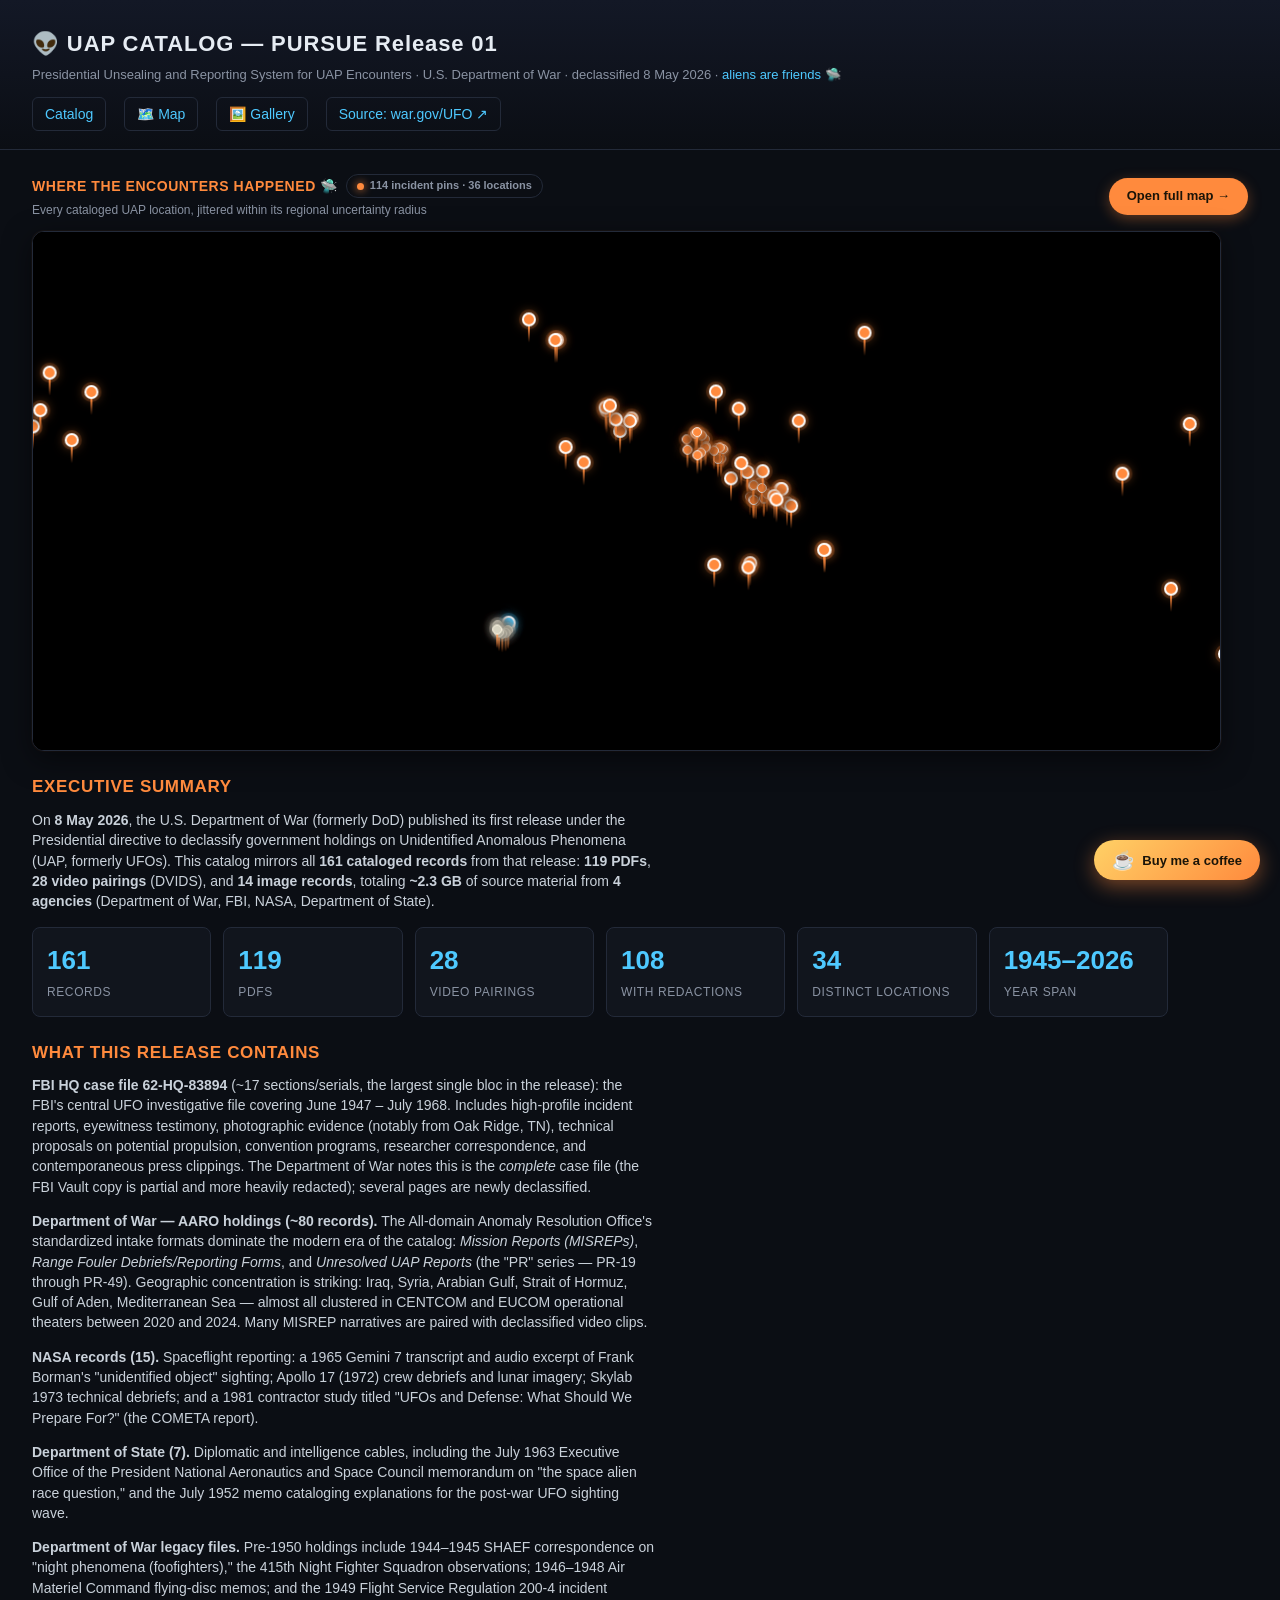
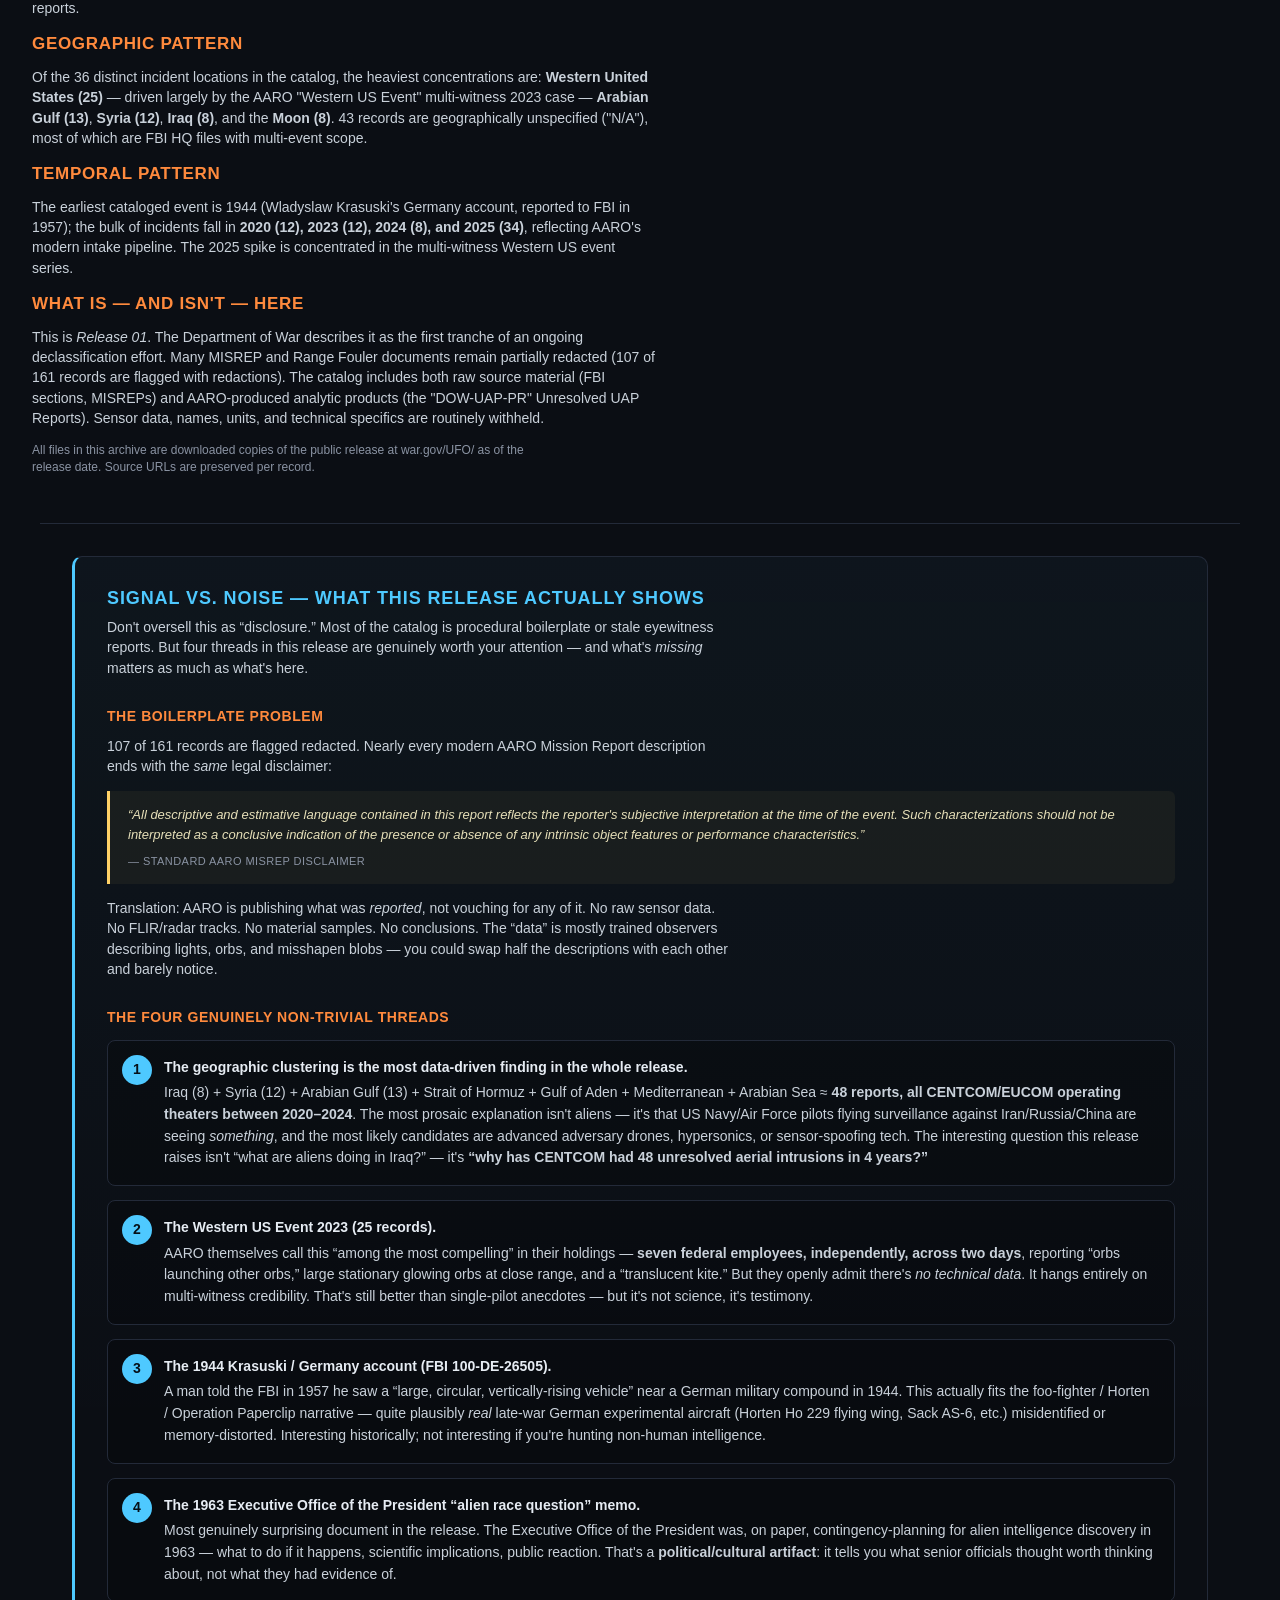
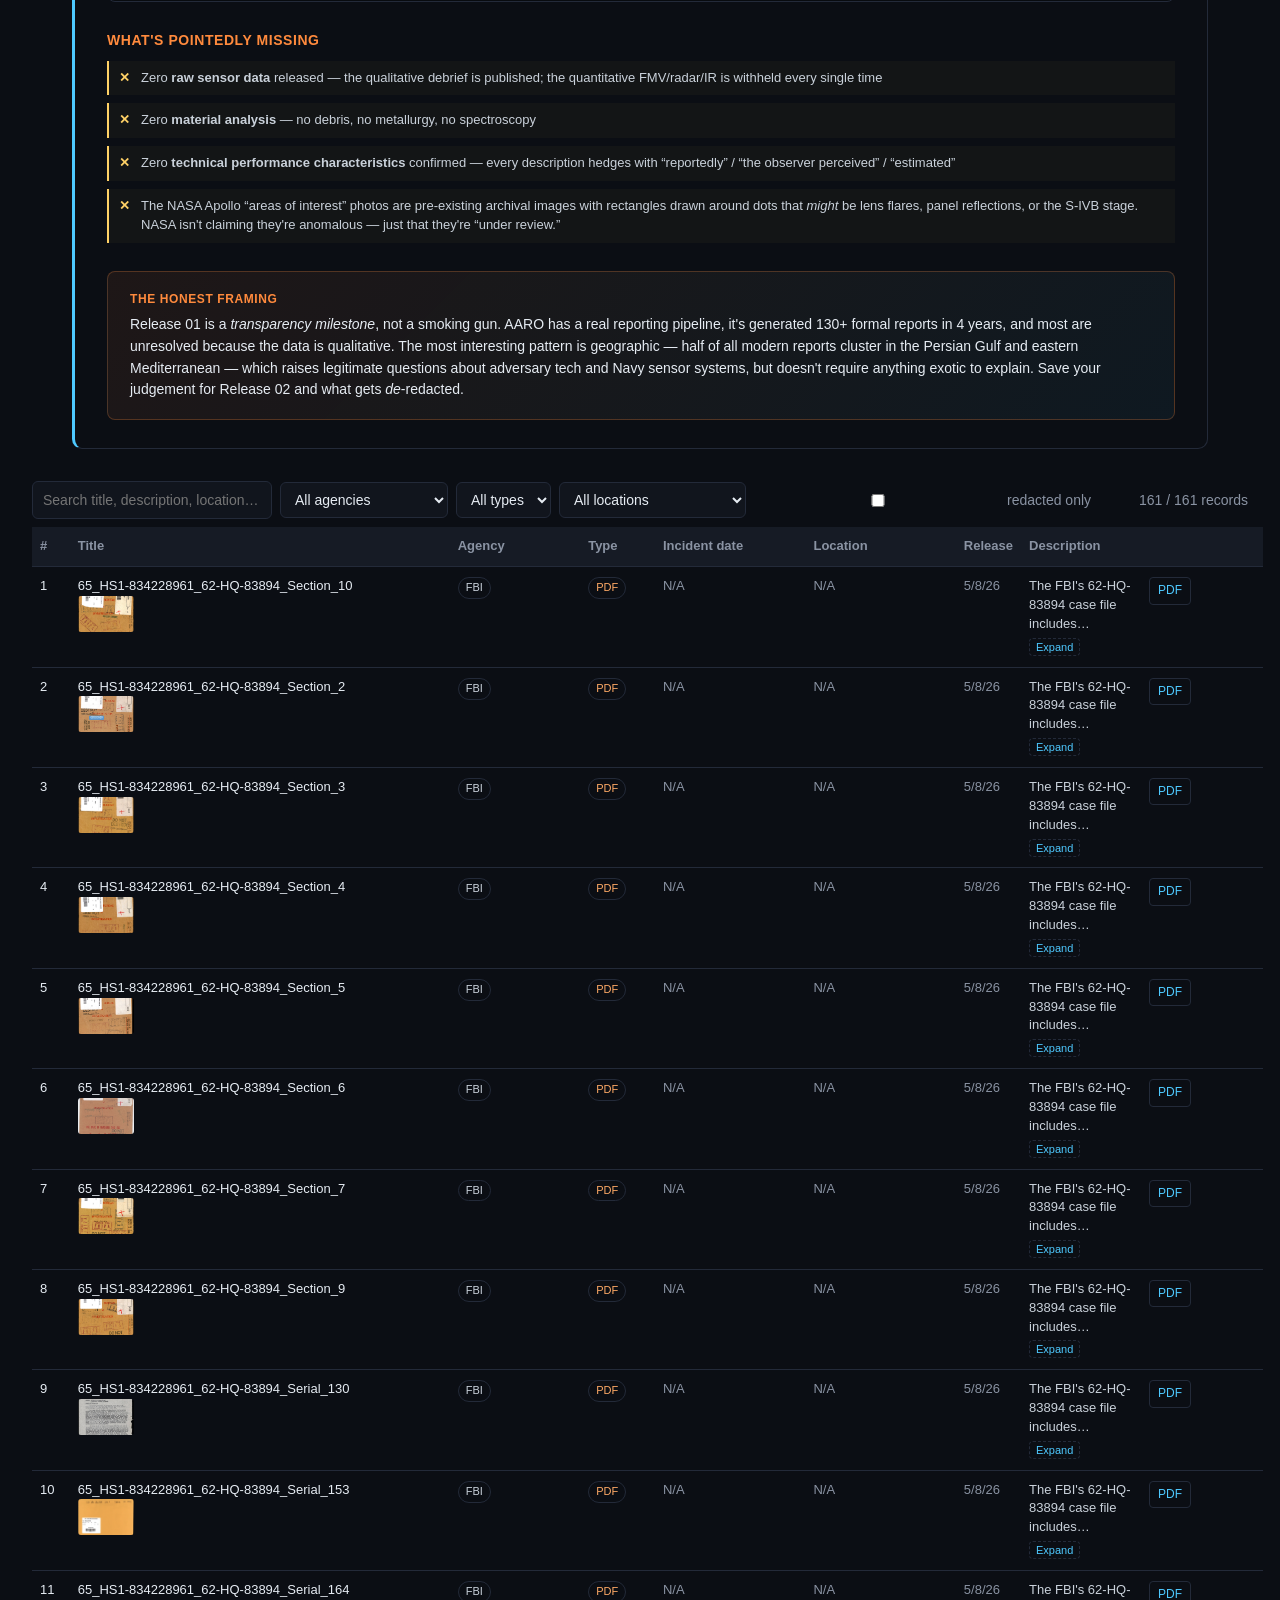
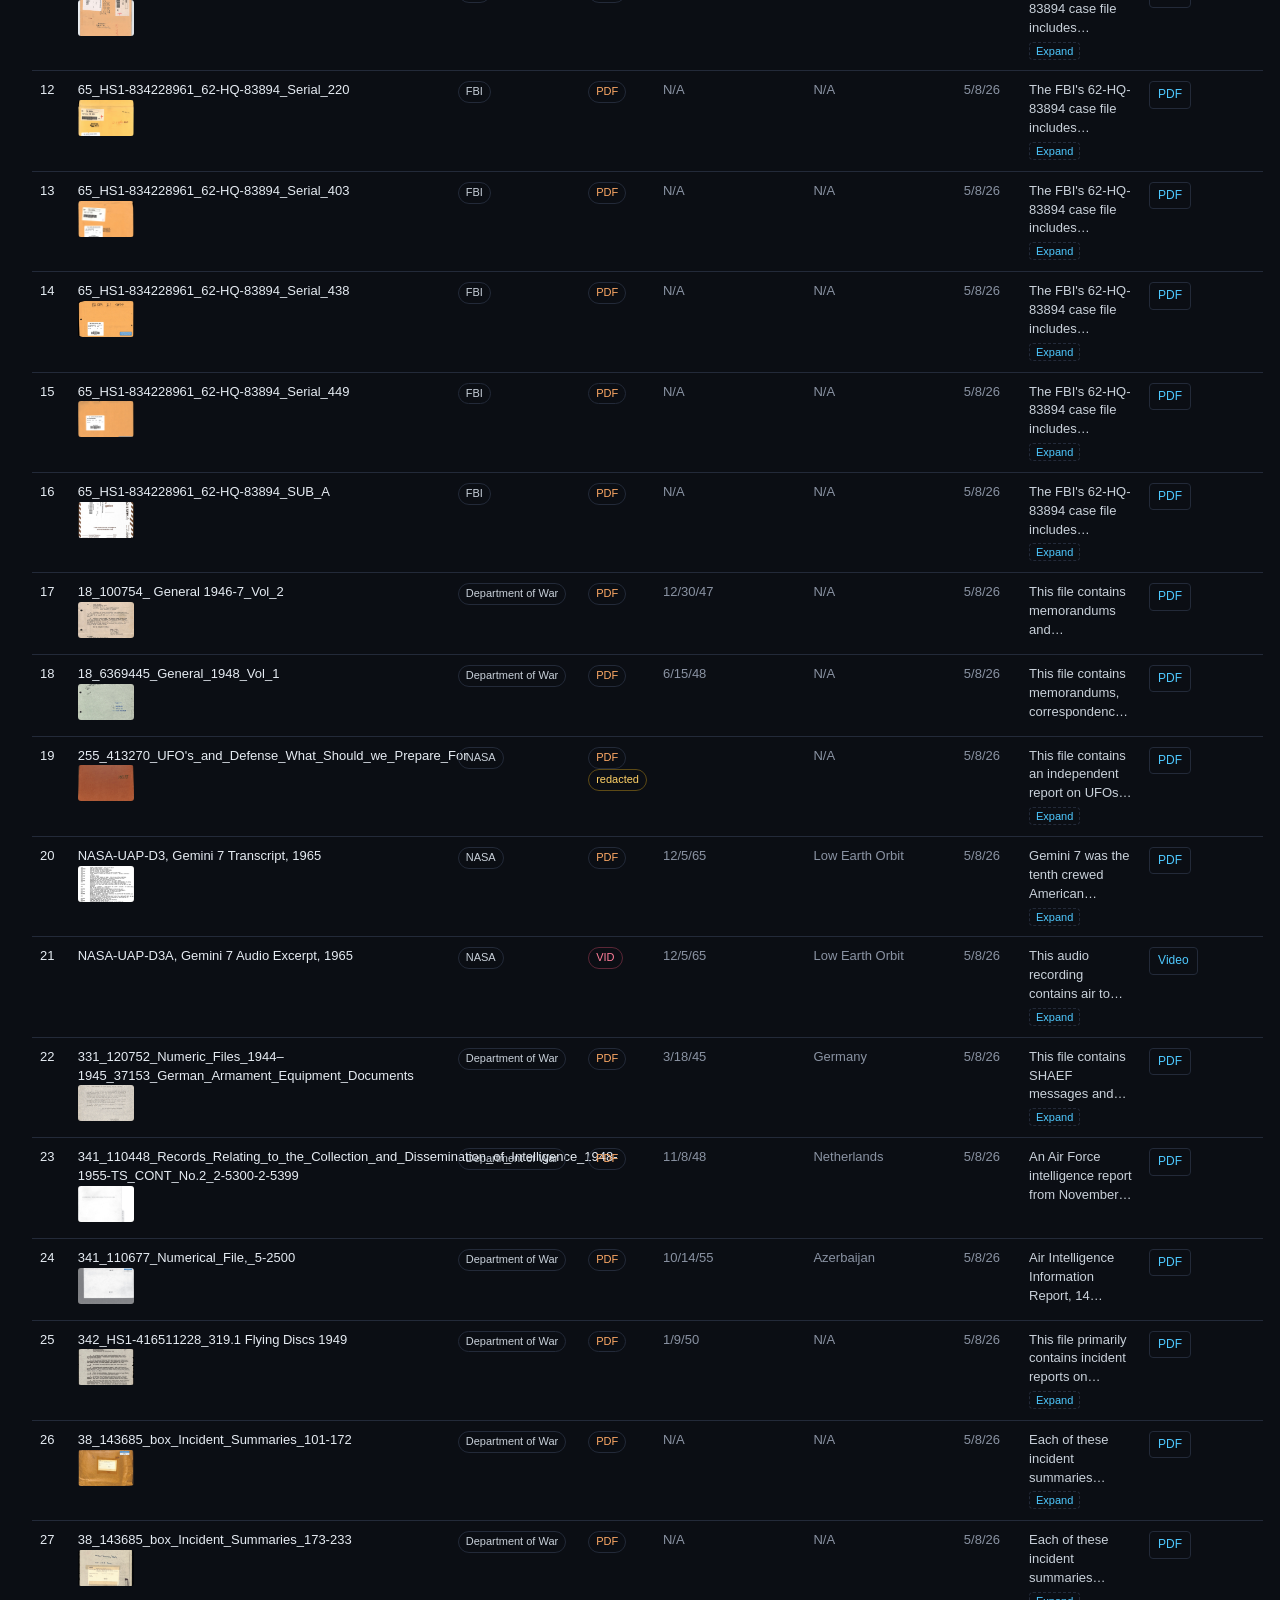
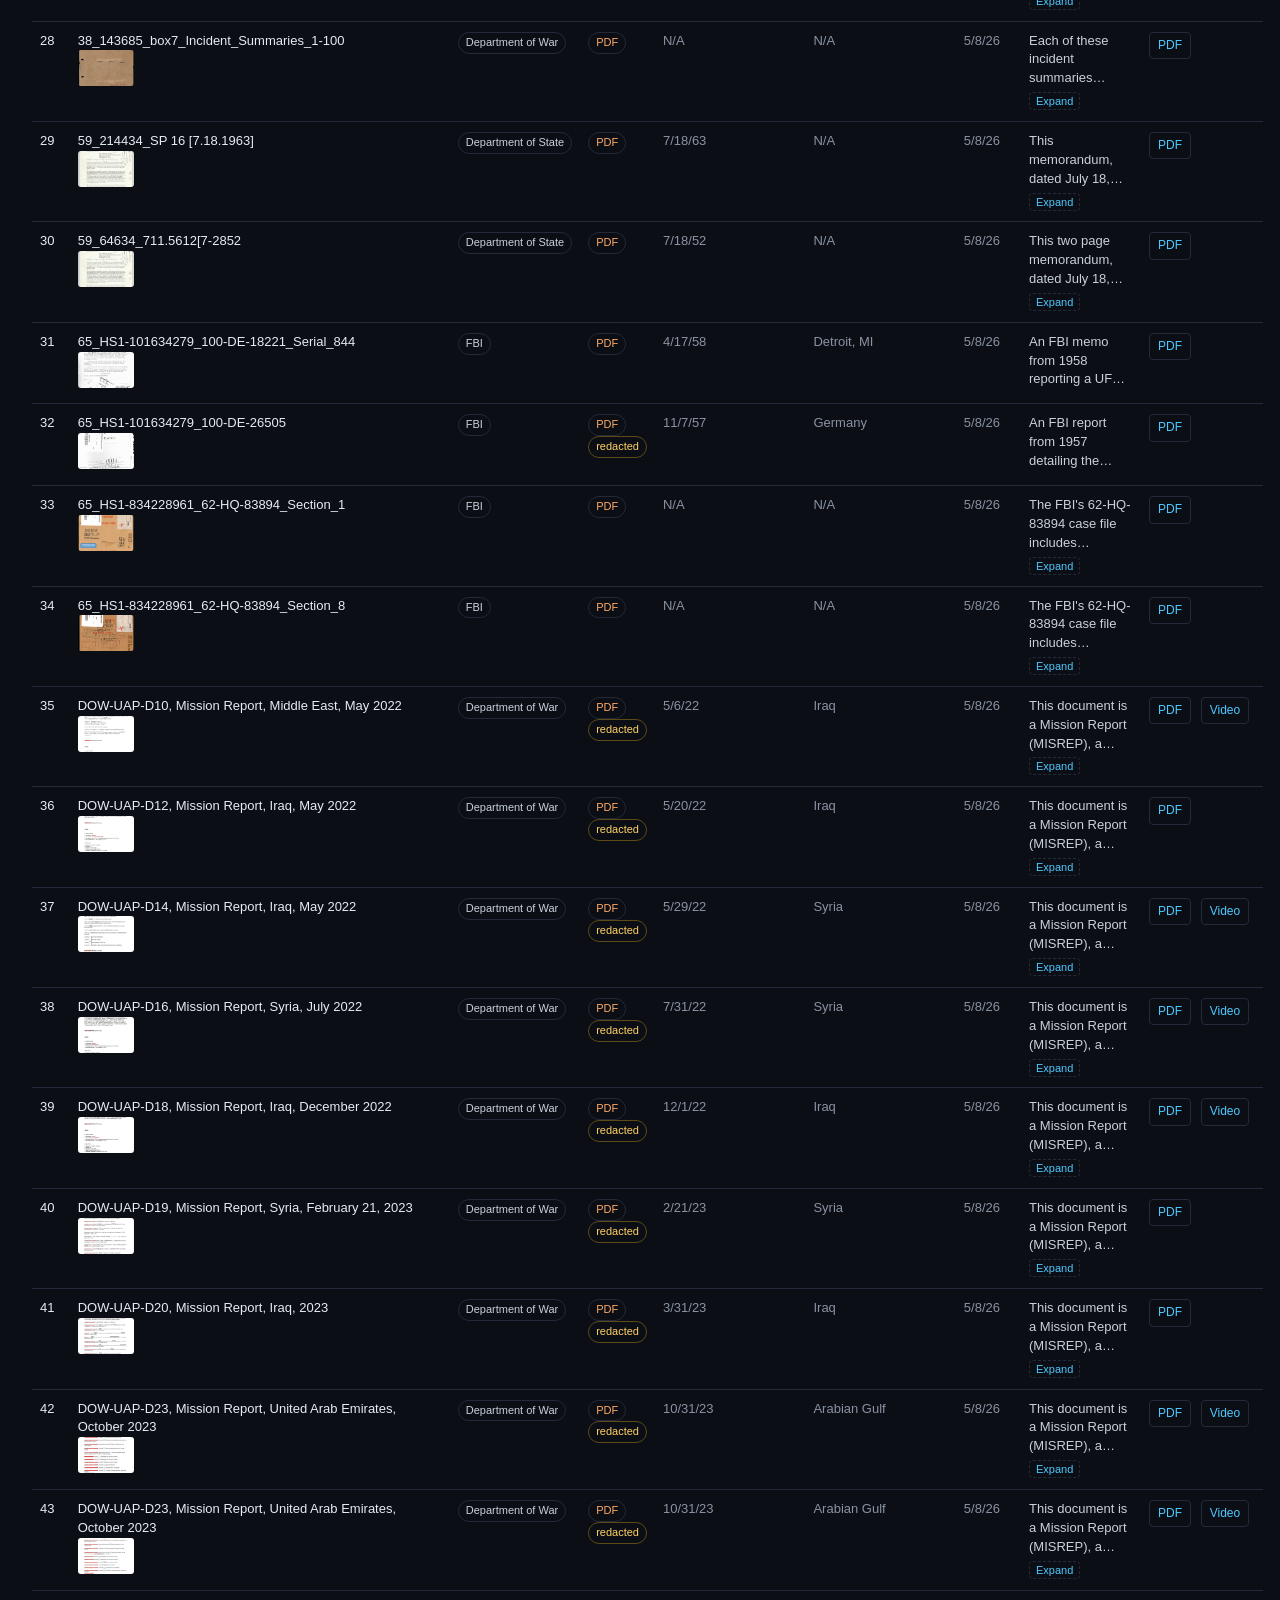
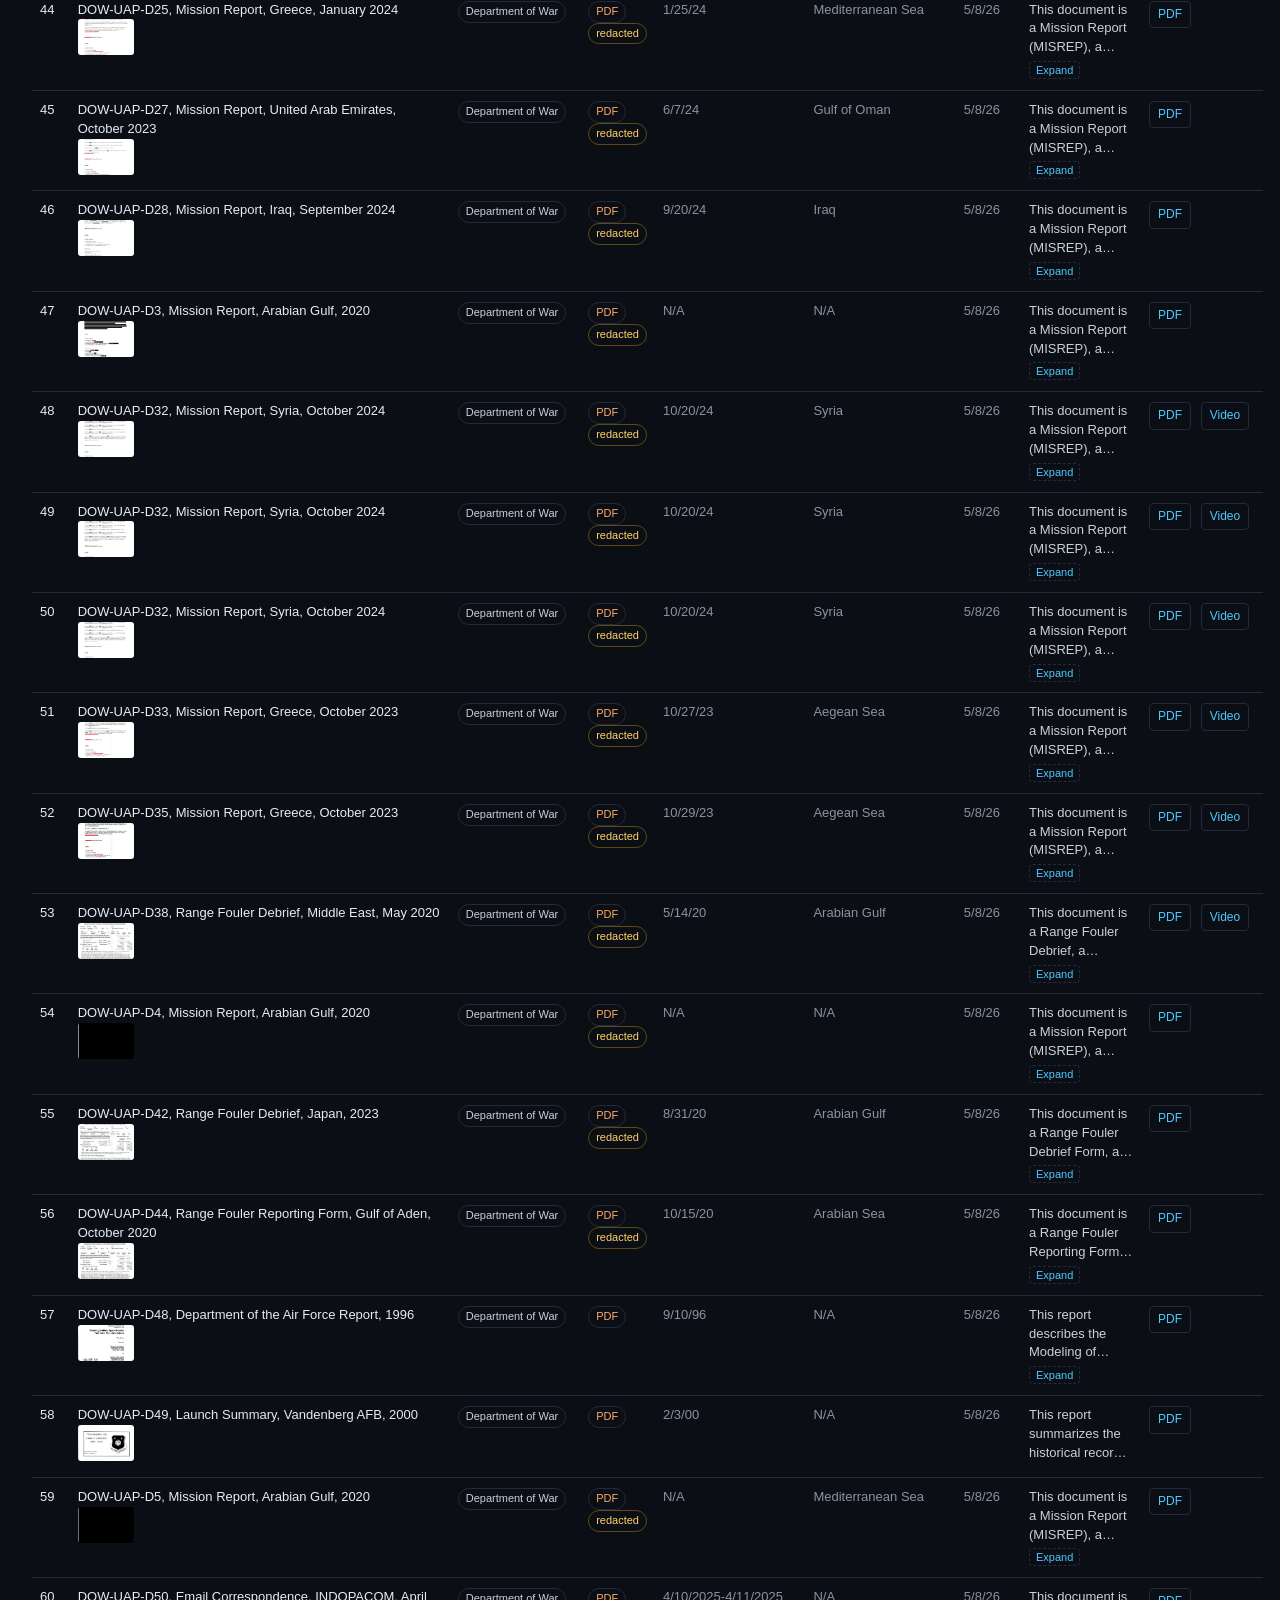
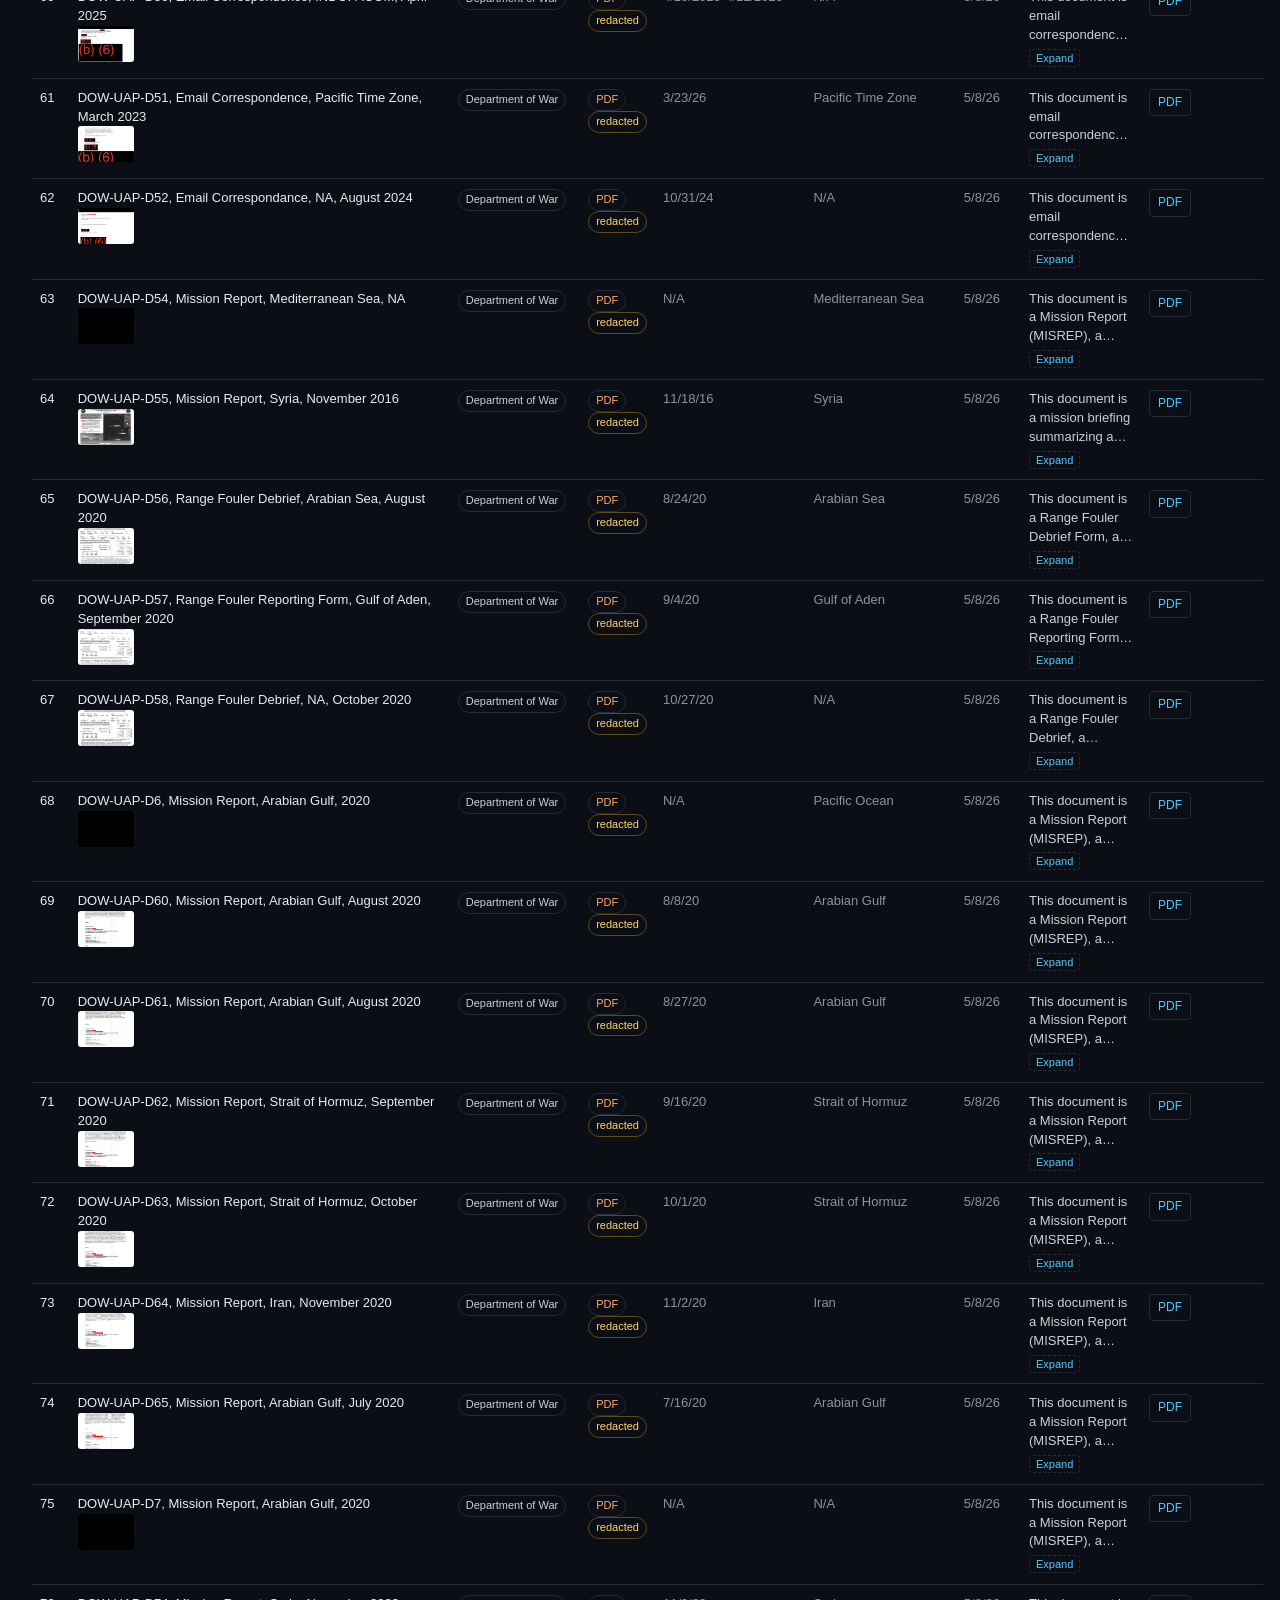
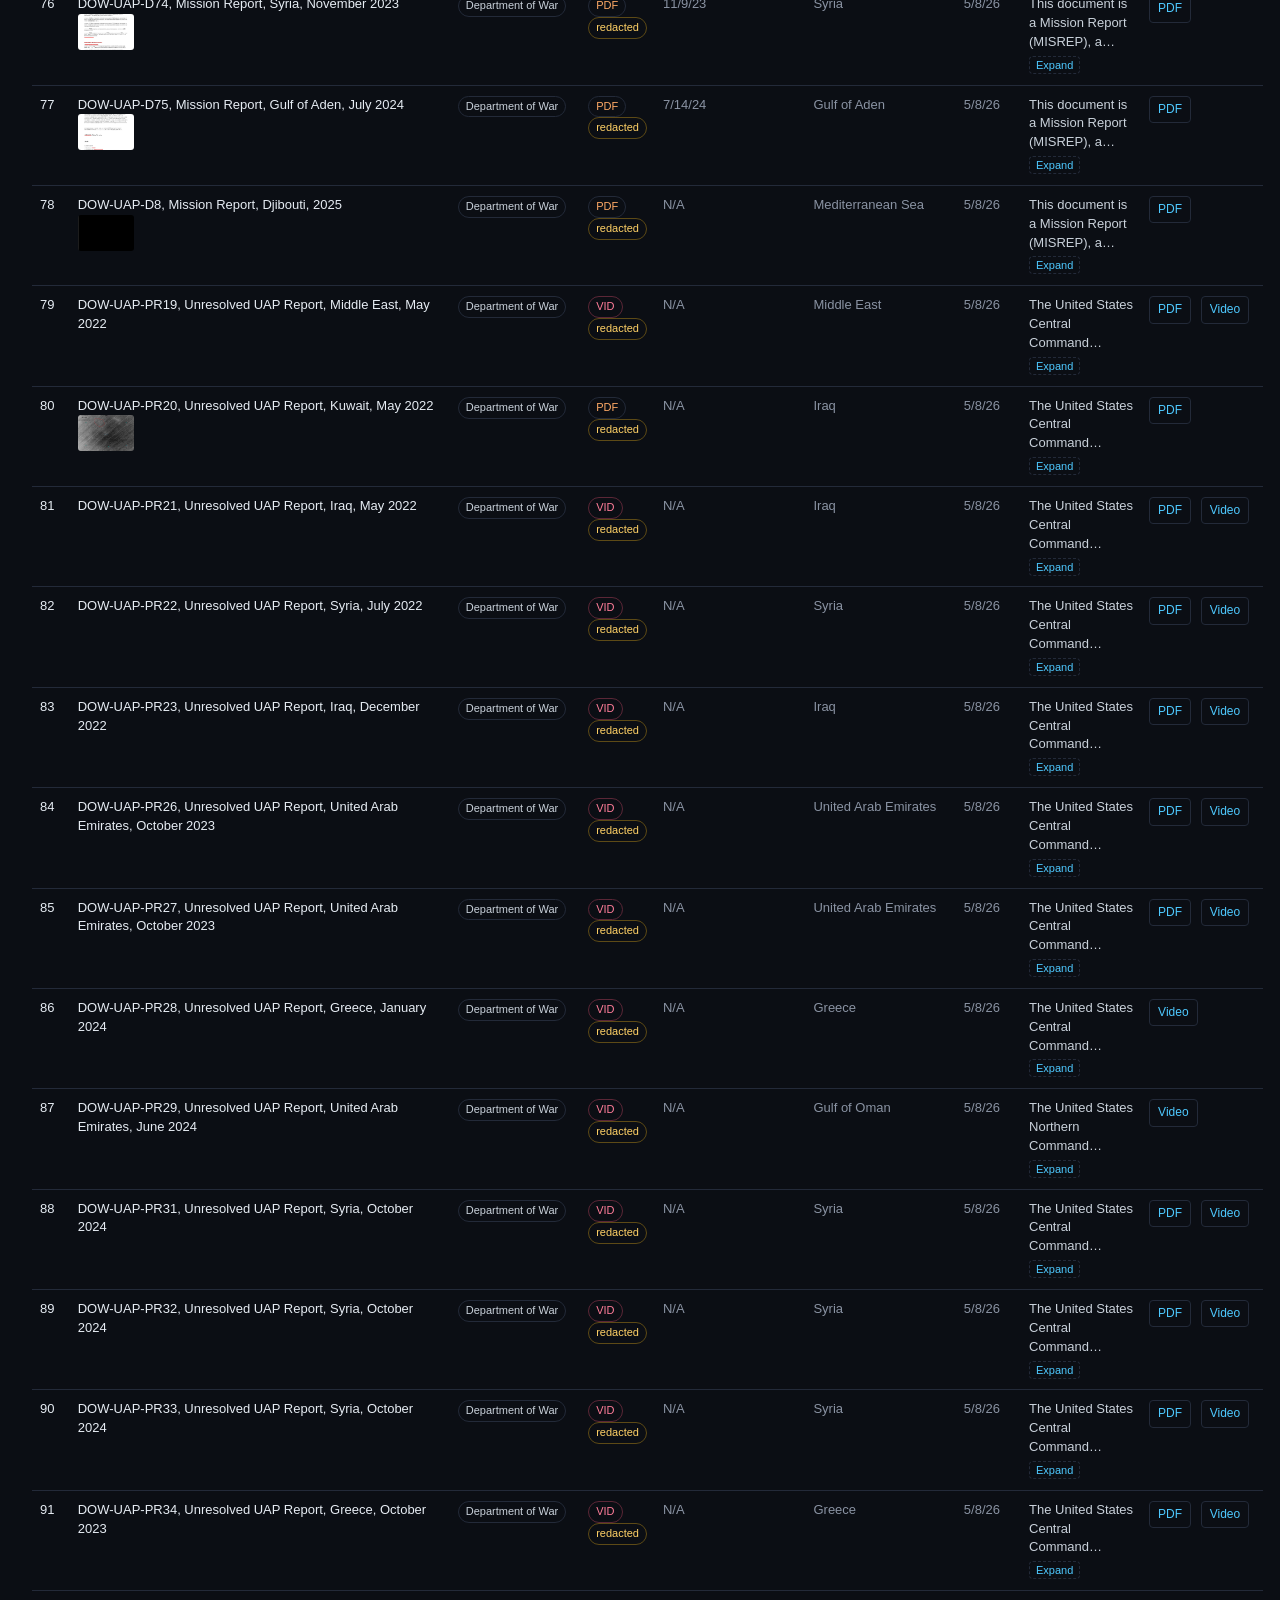
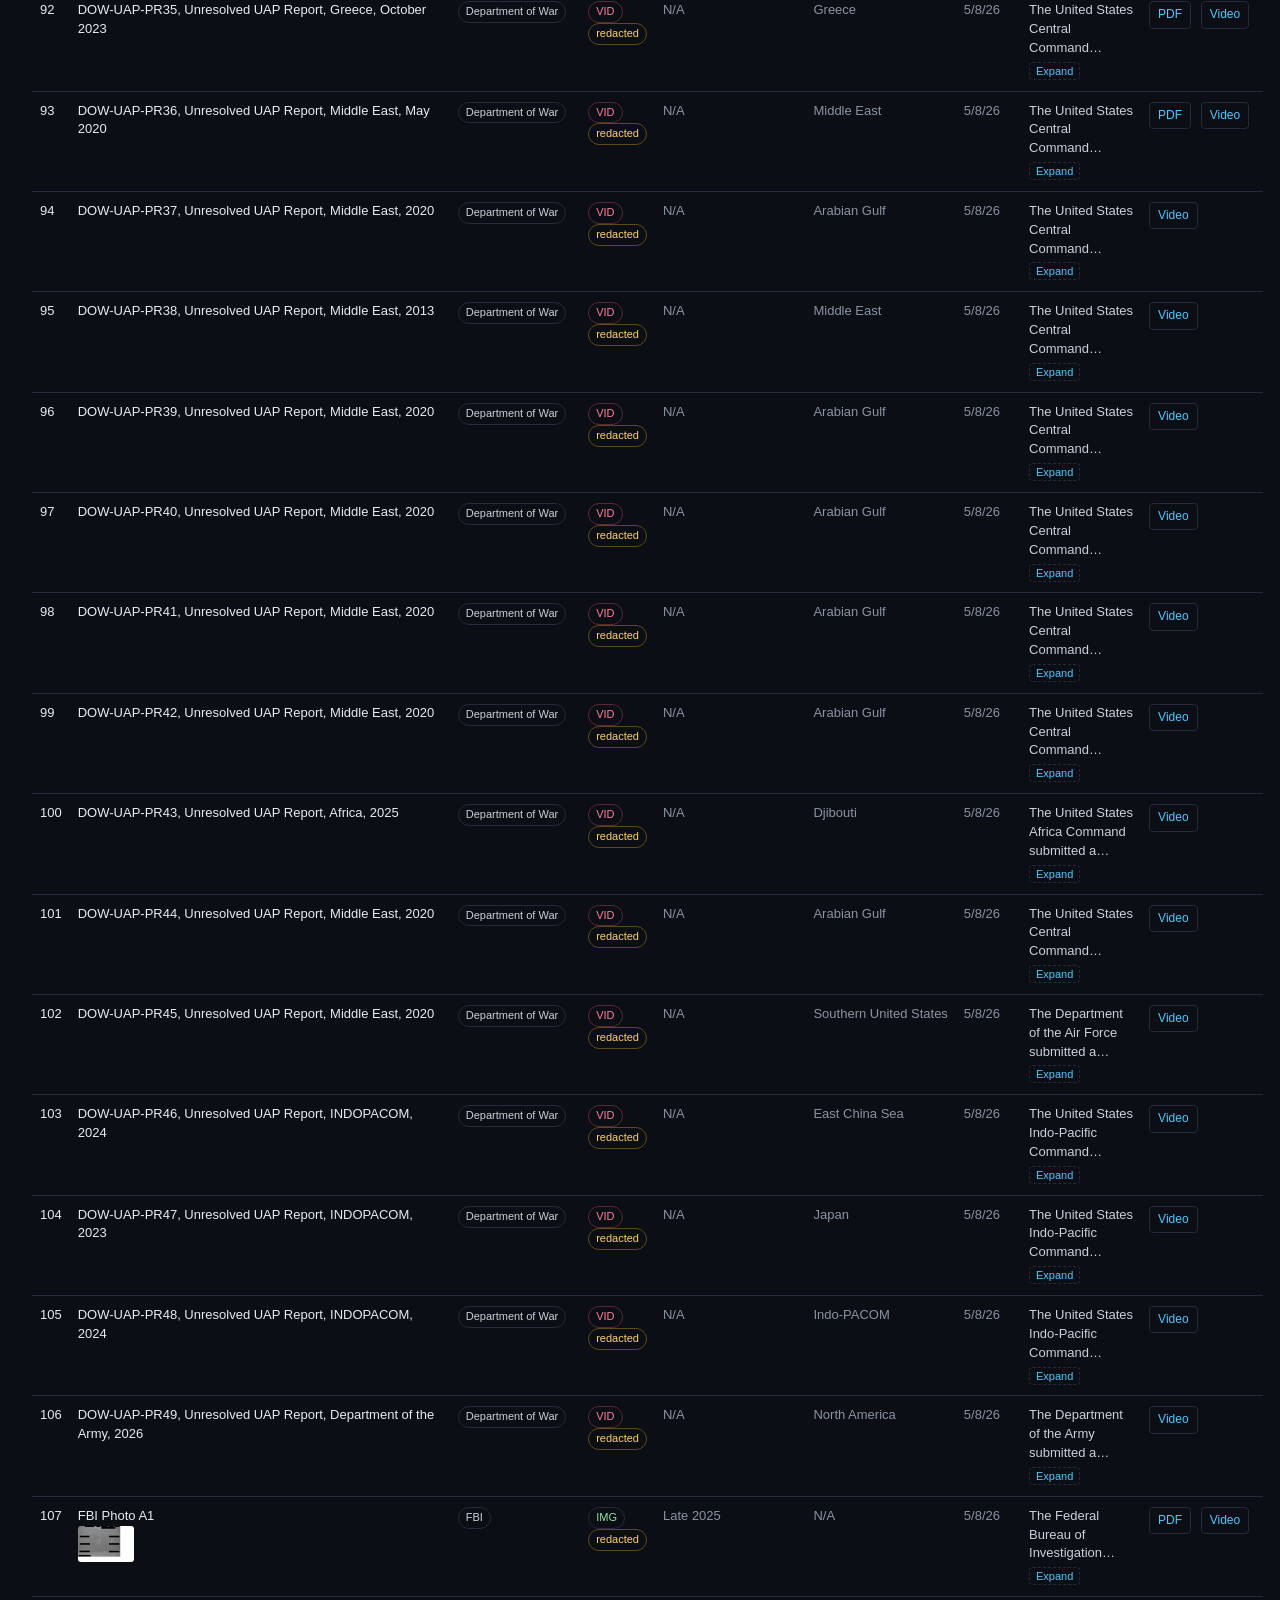
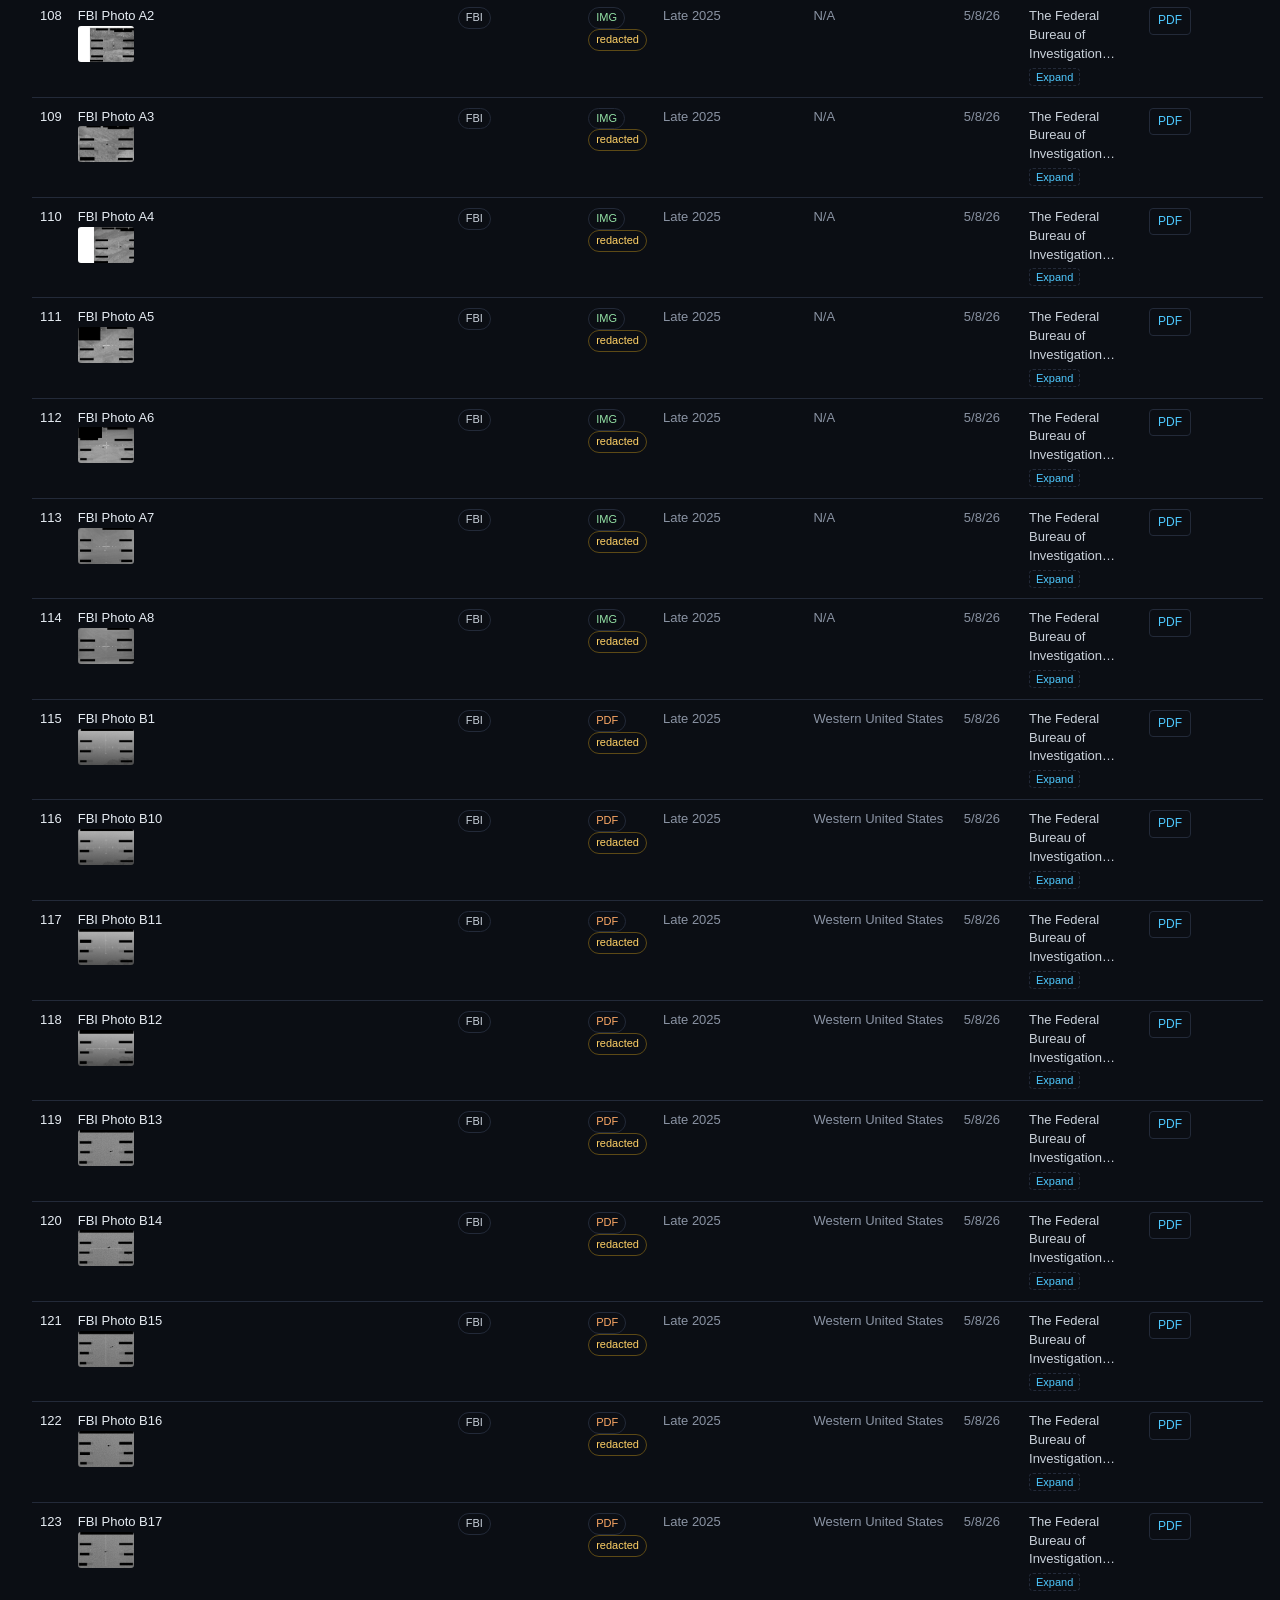
==== commit 3224041c: "Add 'Signal vs. Noise' critical analysis section to homepage Editorial section between executive sum" ====
--- a/index.html
+++ b/index.html
@@ -193,6 +193,136 @@
   }
 
   .friendly-tag { color: var(--accent2); font-weight: 500; }
+
+  /* === Critical analysis section === */
+  .analysis {
+    max-width: 1200px;
+    margin: 8px auto 0;
+    padding: 32px;
+    border-top: 1px solid var(--line);
+  }
+  .analysis-inner {
+    background: linear-gradient(180deg, rgba(78,201,255,0.04) 0%, rgba(11,14,20,0) 60%);
+    border: 1px solid var(--line);
+    border-left: 3px solid var(--accent2);
+    border-radius: 10px;
+    padding: 28px 32px;
+  }
+  .analysis h2 {
+    margin: 0 0 6px;
+    font-size: 18px;
+    color: var(--accent2);
+    text-transform: uppercase;
+    letter-spacing: .05em;
+  }
+  .analysis .lede {
+    color: #c9d1da;
+    margin: 0 0 24px;
+    font-size: 14px;
+    max-width: 80ch;
+  }
+  .analysis h3 {
+    font-size: 14px;
+    text-transform: uppercase;
+    letter-spacing: .04em;
+    color: var(--accent);
+    margin: 28px 0 10px;
+  }
+  .analysis p { margin: 6px 0 12px; color: #c9d1da; max-width: 80ch; }
+  .analysis blockquote {
+    margin: 14px 0;
+    padding: 14px 18px;
+    border-left: 3px solid var(--warn);
+    background: rgba(255,209,102,0.05);
+    color: #e6dfb8;
+    font-style: italic;
+    font-size: 13px;
+    line-height: 1.55;
+    border-radius: 0 6px 6px 0;
+  }
+  .analysis blockquote .attribution {
+    display: block;
+    margin-top: 8px;
+    font-style: normal;
+    color: var(--muted);
+    font-size: 11px;
+    text-transform: uppercase;
+    letter-spacing: .04em;
+  }
+  .analysis ol.threads {
+    list-style: none;
+    counter-reset: thread;
+    padding: 0;
+    margin: 12px 0 0;
+    display: grid;
+    gap: 14px;
+  }
+  .analysis ol.threads li {
+    counter-increment: thread;
+    padding: 16px 18px 16px 56px;
+    background: rgba(0,0,0,0.25);
+    border: 1px solid var(--line);
+    border-radius: 8px;
+    position: relative;
+    font-size: 14px;
+    color: #c9d1da;
+    max-width: none;
+    line-height: 1.55;
+  }
+  .analysis ol.threads li::before {
+    content: counter(thread);
+    position: absolute;
+    left: 14px; top: 14px;
+    width: 30px; height: 30px;
+    border-radius: 50%;
+    background: var(--accent2);
+    color: #061018;
+    font-weight: 700;
+    font-size: 14px;
+    display: flex; align-items: center; justify-content: center;
+  }
+  .analysis ol.threads li .thread-title {
+    display: block;
+    color: var(--text);
+    font-weight: 600;
+    font-size: 14px;
+    margin-bottom: 4px;
+  }
+  .analysis ul.missing {
+    margin: 8px 0 0; padding: 0; list-style: none;
+    display: grid; gap: 8px;
+  }
+  .analysis ul.missing li {
+    padding: 8px 14px 8px 32px;
+    color: #c9d1da;
+    font-size: 13px;
+    position: relative;
+    border-left: 2px solid var(--warn);
+    background: rgba(255,209,102,0.03);
+  }
+  .analysis ul.missing li::before {
+    content: "✕";
+    position: absolute; left: 10px; top: 8px;
+    color: var(--warn);
+    font-weight: 700;
+  }
+  .analysis .takeaway {
+    margin-top: 28px;
+    padding: 18px 22px;
+    background: linear-gradient(135deg, rgba(255,138,61,0.08) 0%, rgba(78,201,255,0.06) 100%);
+    border: 1px solid rgba(255,138,61,0.25);
+    border-radius: 8px;
+    color: var(--text);
+    font-size: 14px;
+    line-height: 1.55;
+  }
+  .analysis .takeaway strong { color: var(--accent); display: block; margin-bottom: 6px; font-size: 12px; text-transform: uppercase; letter-spacing: .05em; }
+  @media (max-width: 720px) {
+    .analysis { padding: 16px; }
+    .analysis-inner { padding: 18px; }
+    .analysis ol.threads li { padding: 14px 14px 14px 48px; }
+    .analysis ol.threads li::before { left: 10px; top: 12px; width: 26px; height: 26px; font-size: 12px; }
+  }
 </style>
 </head>
 <body>
@@ -295,6 +425,56 @@
     (the "DOW-UAP-PR" Unresolved UAP Reports). Sensor data, names, units, and technical specifics are routinely withheld.</p>
 
   <p style="color:var(--muted); font-size:12px;">All files in this archive are downloaded copies of the public release at war.gov/UFO/ as of the release date. Source URLs are preserved per record.</p>
+</section>
+
+<section class="analysis">
+  <div class="analysis-inner">
+    <h2>Signal vs. Noise — What This Release Actually Shows</h2>
+    <p class="lede">Don't oversell this as &ldquo;disclosure.&rdquo; Most of the catalog is procedural boilerplate or stale eyewitness reports. But four threads in this release are genuinely worth your attention &mdash; and what's <em>missing</em> matters as much as what's here.</p>
+
+    <h3>The boilerplate problem</h3>
+    <p>107 of 161 records are flagged redacted. Nearly every modern AARO Mission Report description ends with the <em>same</em> legal disclaimer:</p>
+
+    <blockquote>
+      &ldquo;All descriptive and estimative language contained in this report reflects the reporter's subjective interpretation at the time of the event. Such characterizations should not be interpreted as a conclusive indication of the presence or absence of any intrinsic object features or performance characteristics.&rdquo;
+      <span class="attribution">— Standard AARO MISREP disclaimer</span>
+    </blockquote>
+
+    <p>Translation: AARO is publishing what was <em>reported</em>, not vouching for any of it. No raw sensor data. No FLIR/radar tracks. No material samples. No conclusions. The &ldquo;data&rdquo; is mostly trained observers describing lights, orbs, and misshapen blobs &mdash; you could swap half the descriptions with each other and barely notice.</p>
+
+    <h3>The four genuinely non-trivial threads</h3>
+    <ol class="threads">
+      <li>
+        <span class="thread-title">The geographic clustering is the most data-driven finding in the whole release.</span>
+        Iraq (8) + Syria (12) + Arabian Gulf (13) + Strait of Hormuz + Gulf of Aden + Mediterranean + Arabian Sea ≈ <strong>48 reports, all CENTCOM/EUCOM operating theaters between 2020&ndash;2024</strong>. The most prosaic explanation isn't aliens &mdash; it's that US Navy/Air Force pilots flying surveillance against Iran/Russia/China are seeing <em>something</em>, and the most likely candidates are advanced adversary drones, hypersonics, or sensor-spoofing tech. The interesting question this release raises isn't &ldquo;what are aliens doing in Iraq?&rdquo; &mdash; it's <strong>&ldquo;why has CENTCOM had 48 unresolved aerial intrusions in 4 years?&rdquo;</strong>
+      </li>
+      <li>
+        <span class="thread-title">The Western US Event 2023 (25 records).</span>
+        AARO themselves call this &ldquo;among the most compelling&rdquo; in their holdings &mdash; <strong>seven federal employees, independently, across two days</strong>, reporting &ldquo;orbs launching other orbs,&rdquo; large stationary glowing orbs at close range, and a &ldquo;translucent kite.&rdquo; But they openly admit there's <em>no technical data</em>. It hangs entirely on multi-witness credibility. That's still better than single-pilot anecdotes &mdash; but it's not science, it's testimony.
+      </li>
+      <li>
+        <span class="thread-title">The 1944 Krasuski / Germany account (FBI 100-DE-26505).</span>
+        A man told the FBI in 1957 he saw a &ldquo;large, circular, vertically-rising vehicle&rdquo; near a German military compound in 1944. This actually fits the foo-fighter / Horten / Operation Paperclip narrative &mdash; quite plausibly <em>real</em> late-war German experimental aircraft (Horten Ho 229 flying wing, Sack AS-6, etc.) misidentified or memory-distorted. Interesting historically; not interesting if you're hunting non-human intelligence.
+      </li>
+      <li>
+        <span class="thread-title">The 1963 Executive Office of the President &ldquo;alien race question&rdquo; memo.</span>
+        Most genuinely surprising document in the release. The Executive Office of the President was, on paper, contingency-planning for alien intelligence discovery in 1963 &mdash; what to do if it happens, scientific implications, public reaction. That's a <strong>political/cultural artifact</strong>: it tells you what senior officials thought worth thinking about, not what they had evidence of.
+      </li>
+    </ol>
+
+    <h3>What's pointedly missing</h3>
+    <ul class="missing">
+      <li>Zero <strong>raw sensor data</strong> released &mdash; the qualitative debrief is published; the quantitative FMV/radar/IR is withheld every single time</li>
+      <li>Zero <strong>material analysis</strong> &mdash; no debris, no metallurgy, no spectroscopy</li>
+      <li>Zero <strong>technical performance characteristics</strong> confirmed &mdash; every description hedges with &ldquo;reportedly&rdquo; / &ldquo;the observer perceived&rdquo; / &ldquo;estimated&rdquo;</li>
+      <li>The NASA Apollo &ldquo;areas of interest&rdquo; photos are pre-existing archival images with rectangles drawn around dots that <em>might</em> be lens flares, panel reflections, or the S-IVB stage. NASA isn't claiming they're anomalous &mdash; just that they're &ldquo;under review.&rdquo;</li>
+    </ul>
+
+    <div class="takeaway">
+      <strong>The honest framing</strong>
+      Release 01 is a <em>transparency milestone</em>, not a smoking gun. AARO has a real reporting pipeline, it's generated 130+ formal reports in 4 years, and most are unresolved because the data is qualitative. The most interesting pattern is geographic &mdash; half of all modern reports cluster in the Persian Gulf and eastern Mediterranean &mdash; which raises legitimate questions about adversary tech and Navy sensor systems, but doesn't require anything exotic to explain. Save your judgement for Release 02 and what gets <em>de</em>-redacted.
+    </div>
+  </div>
 </section>
 
 <section class="filters">
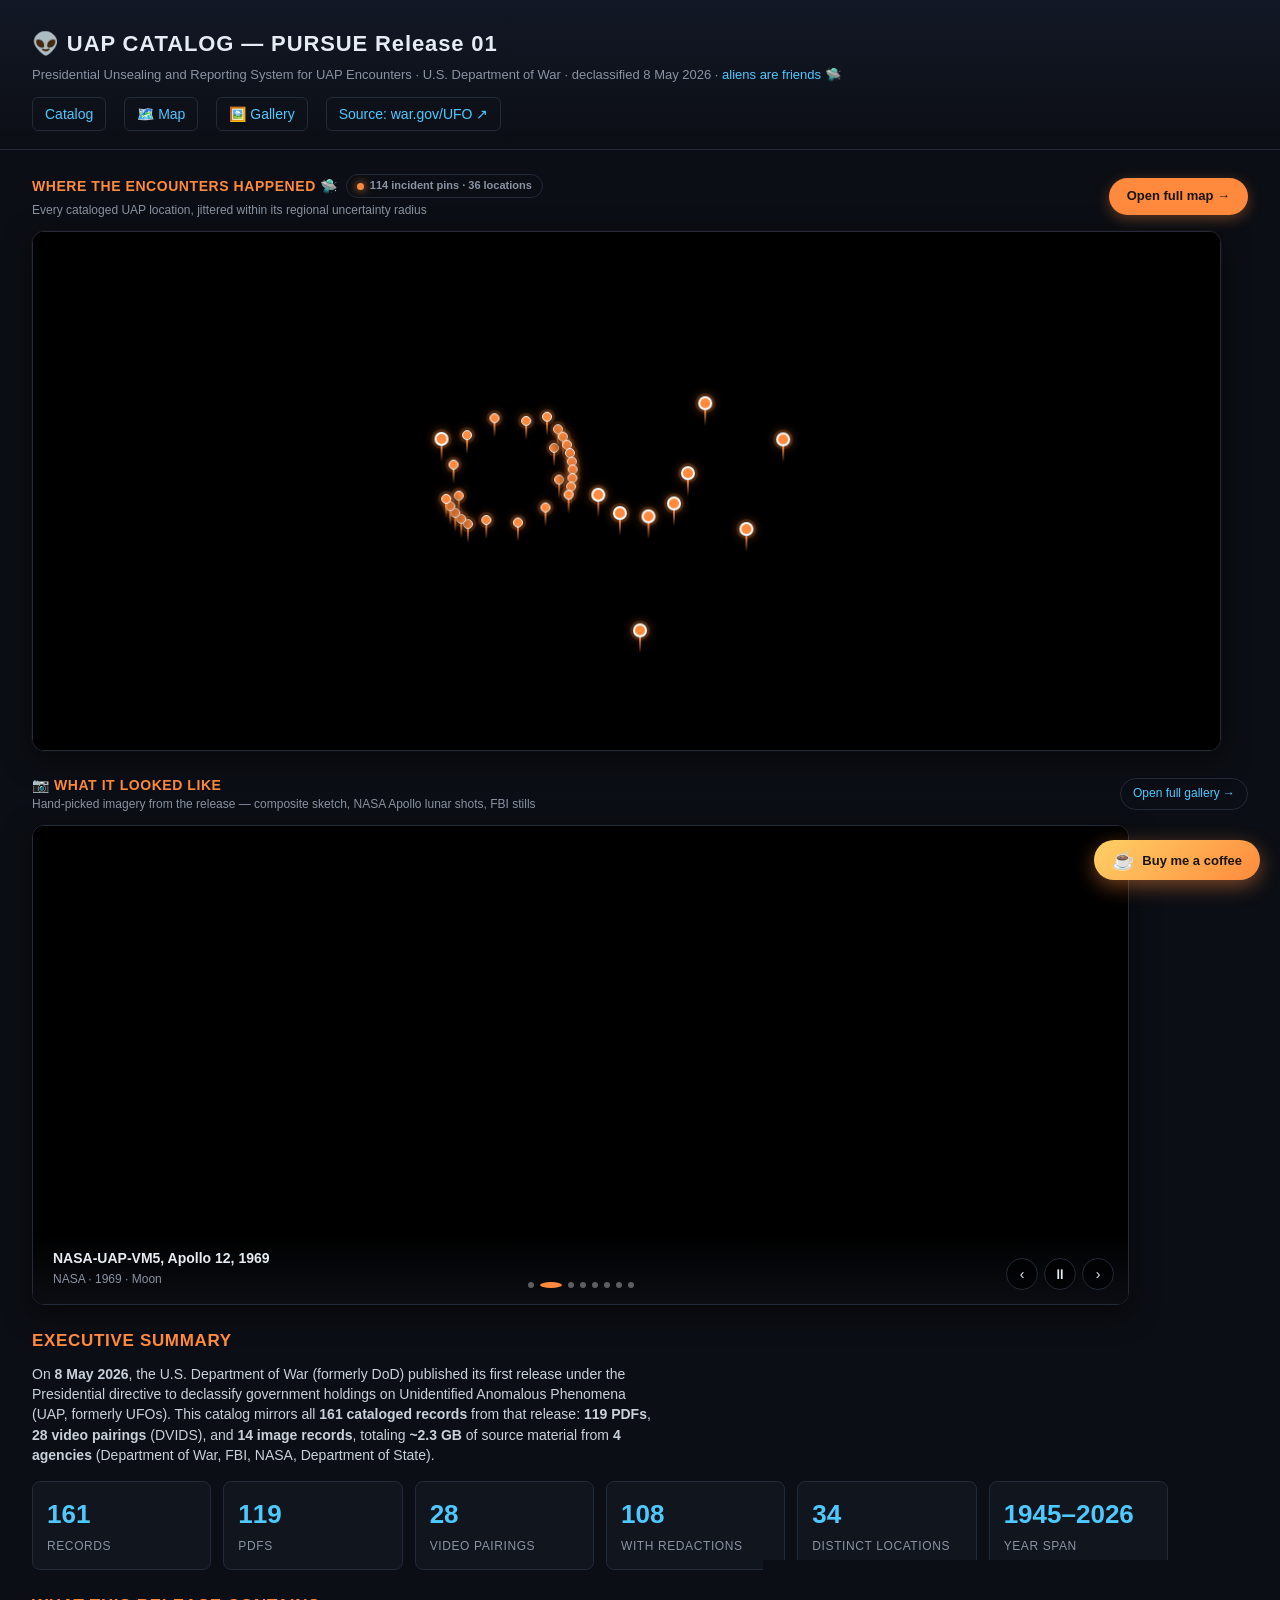
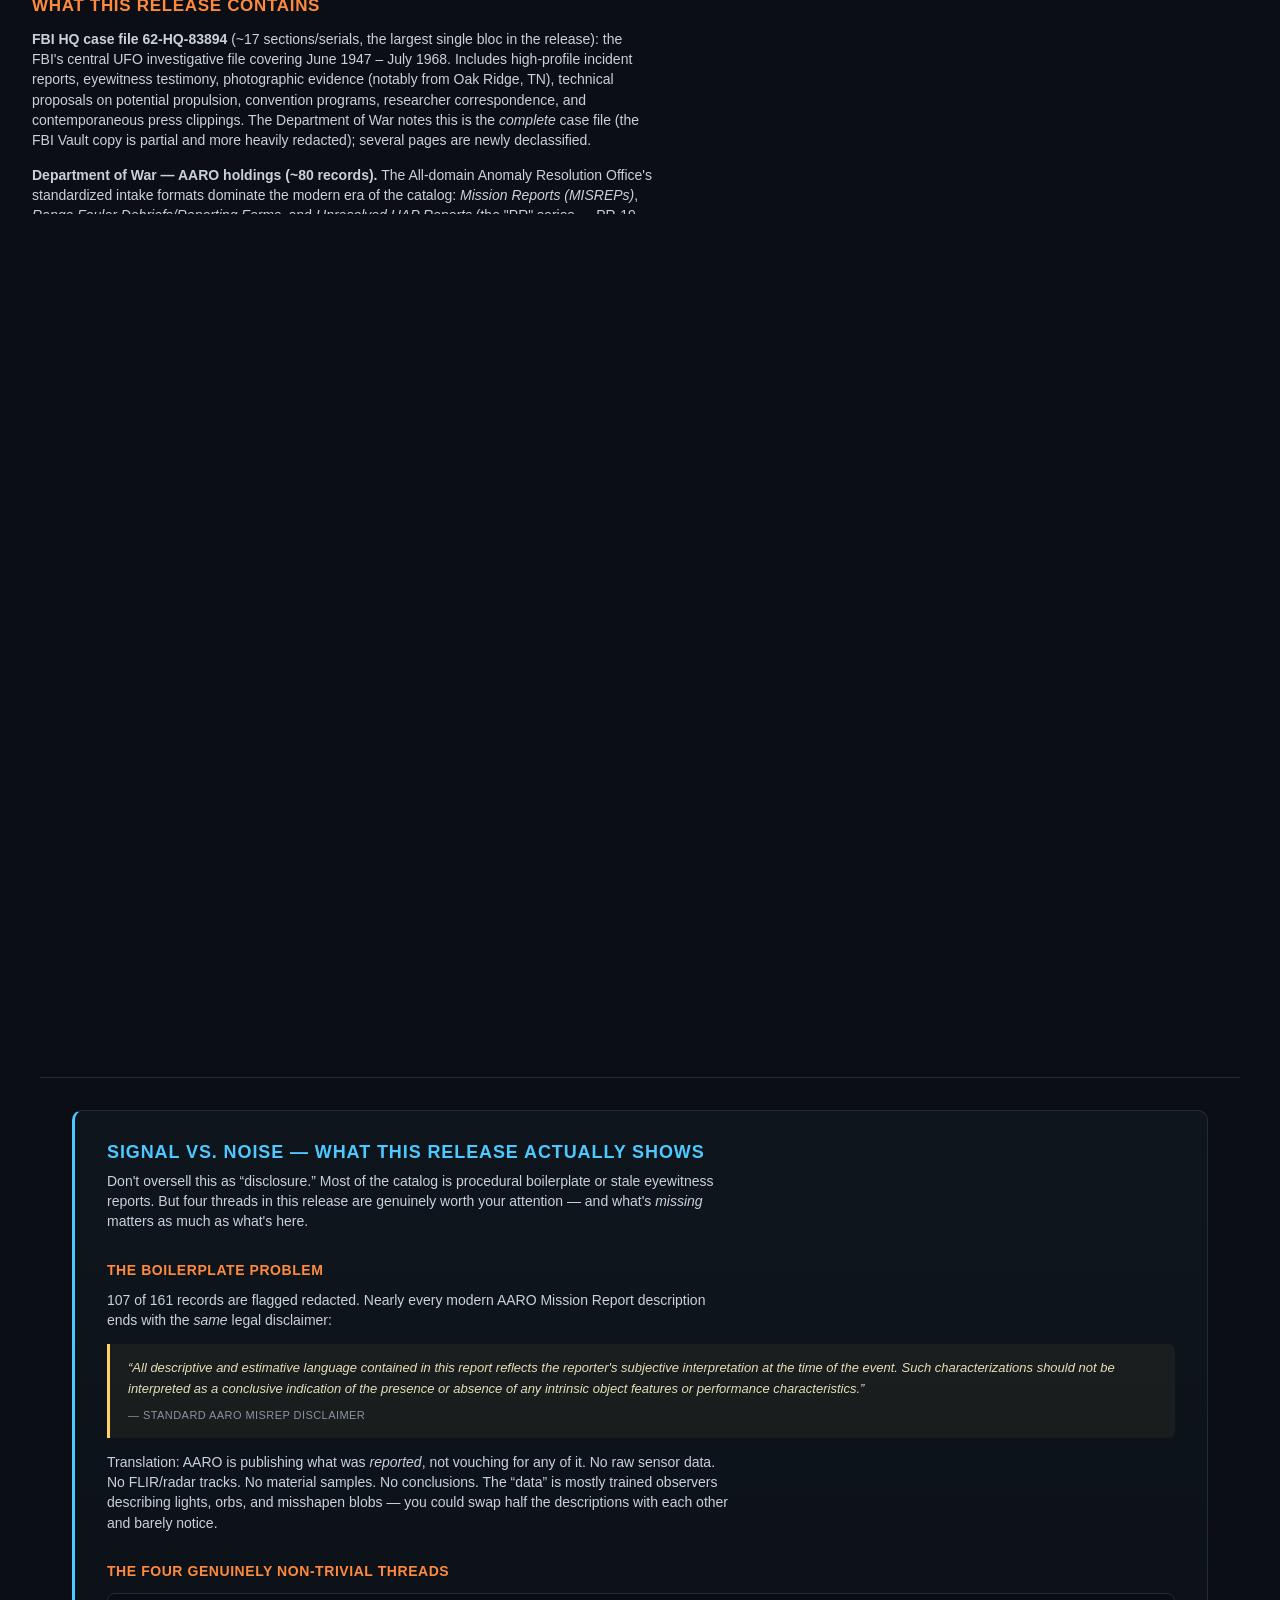
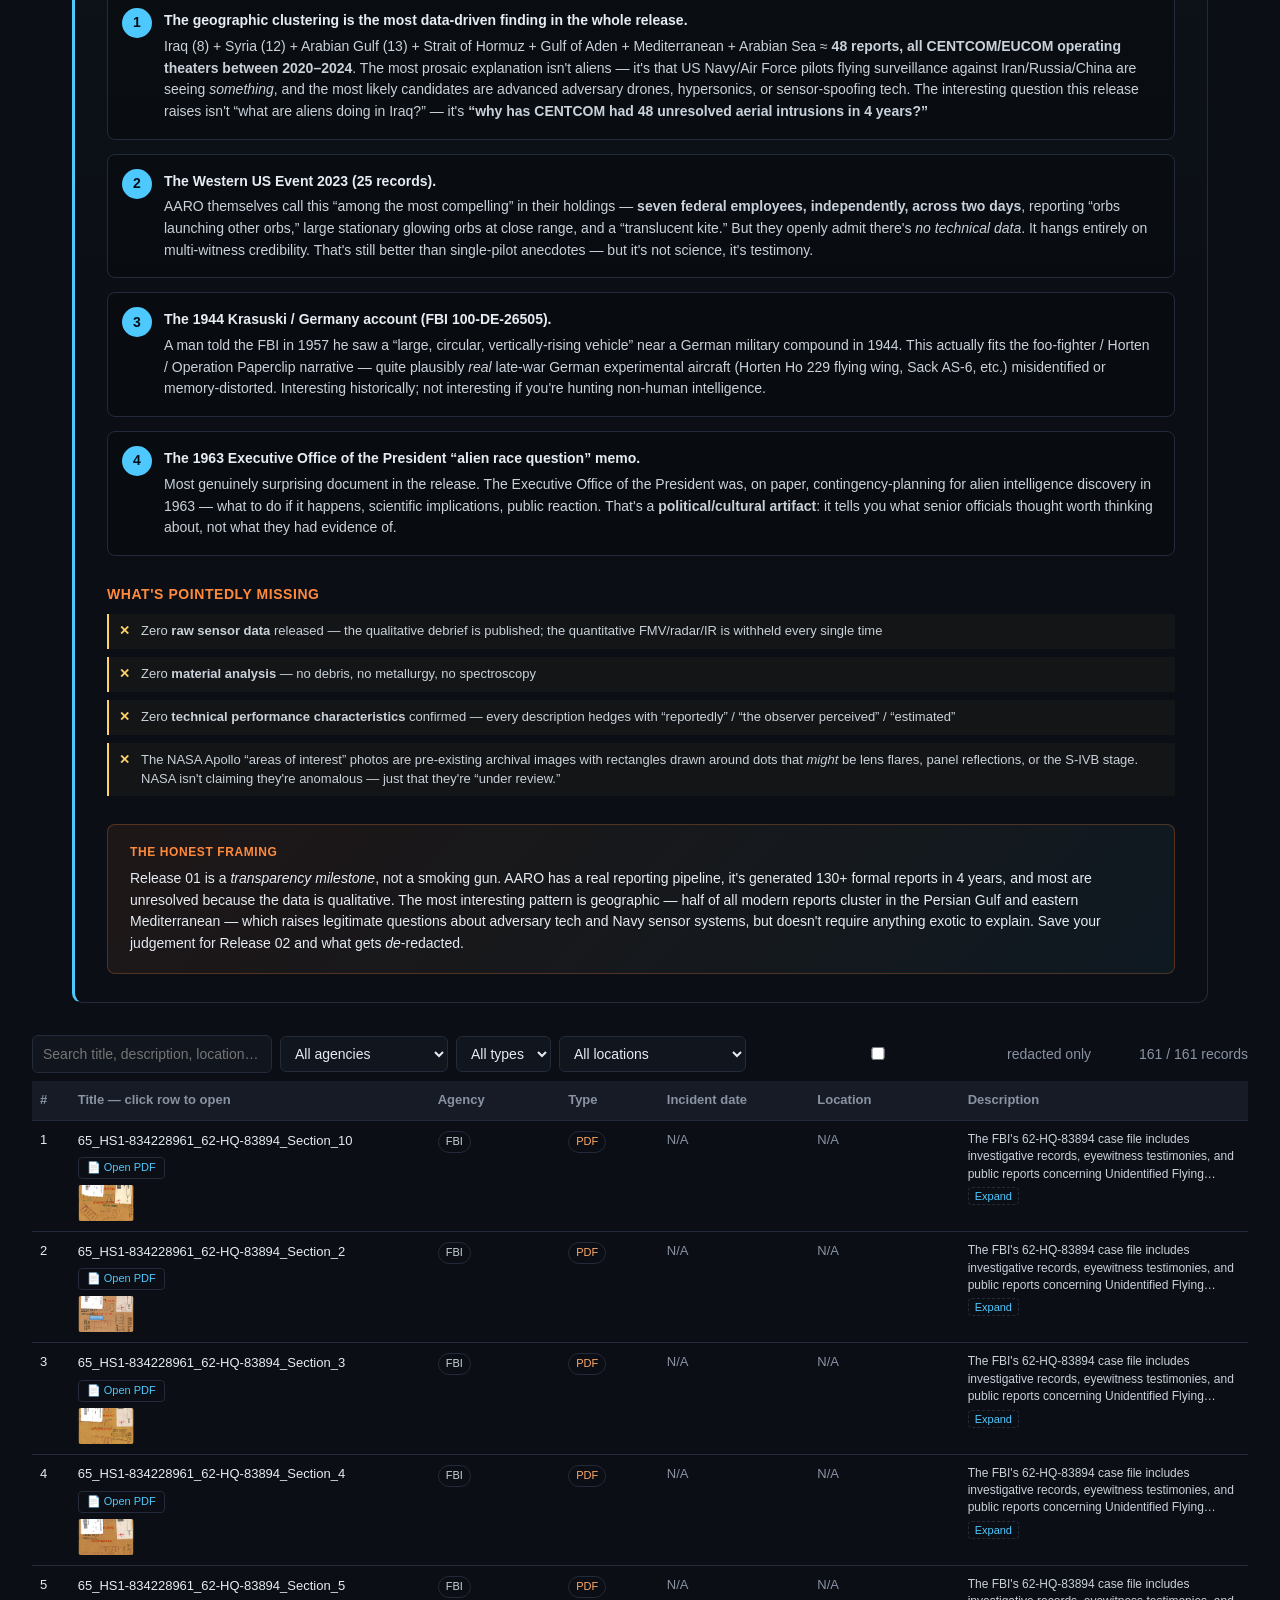
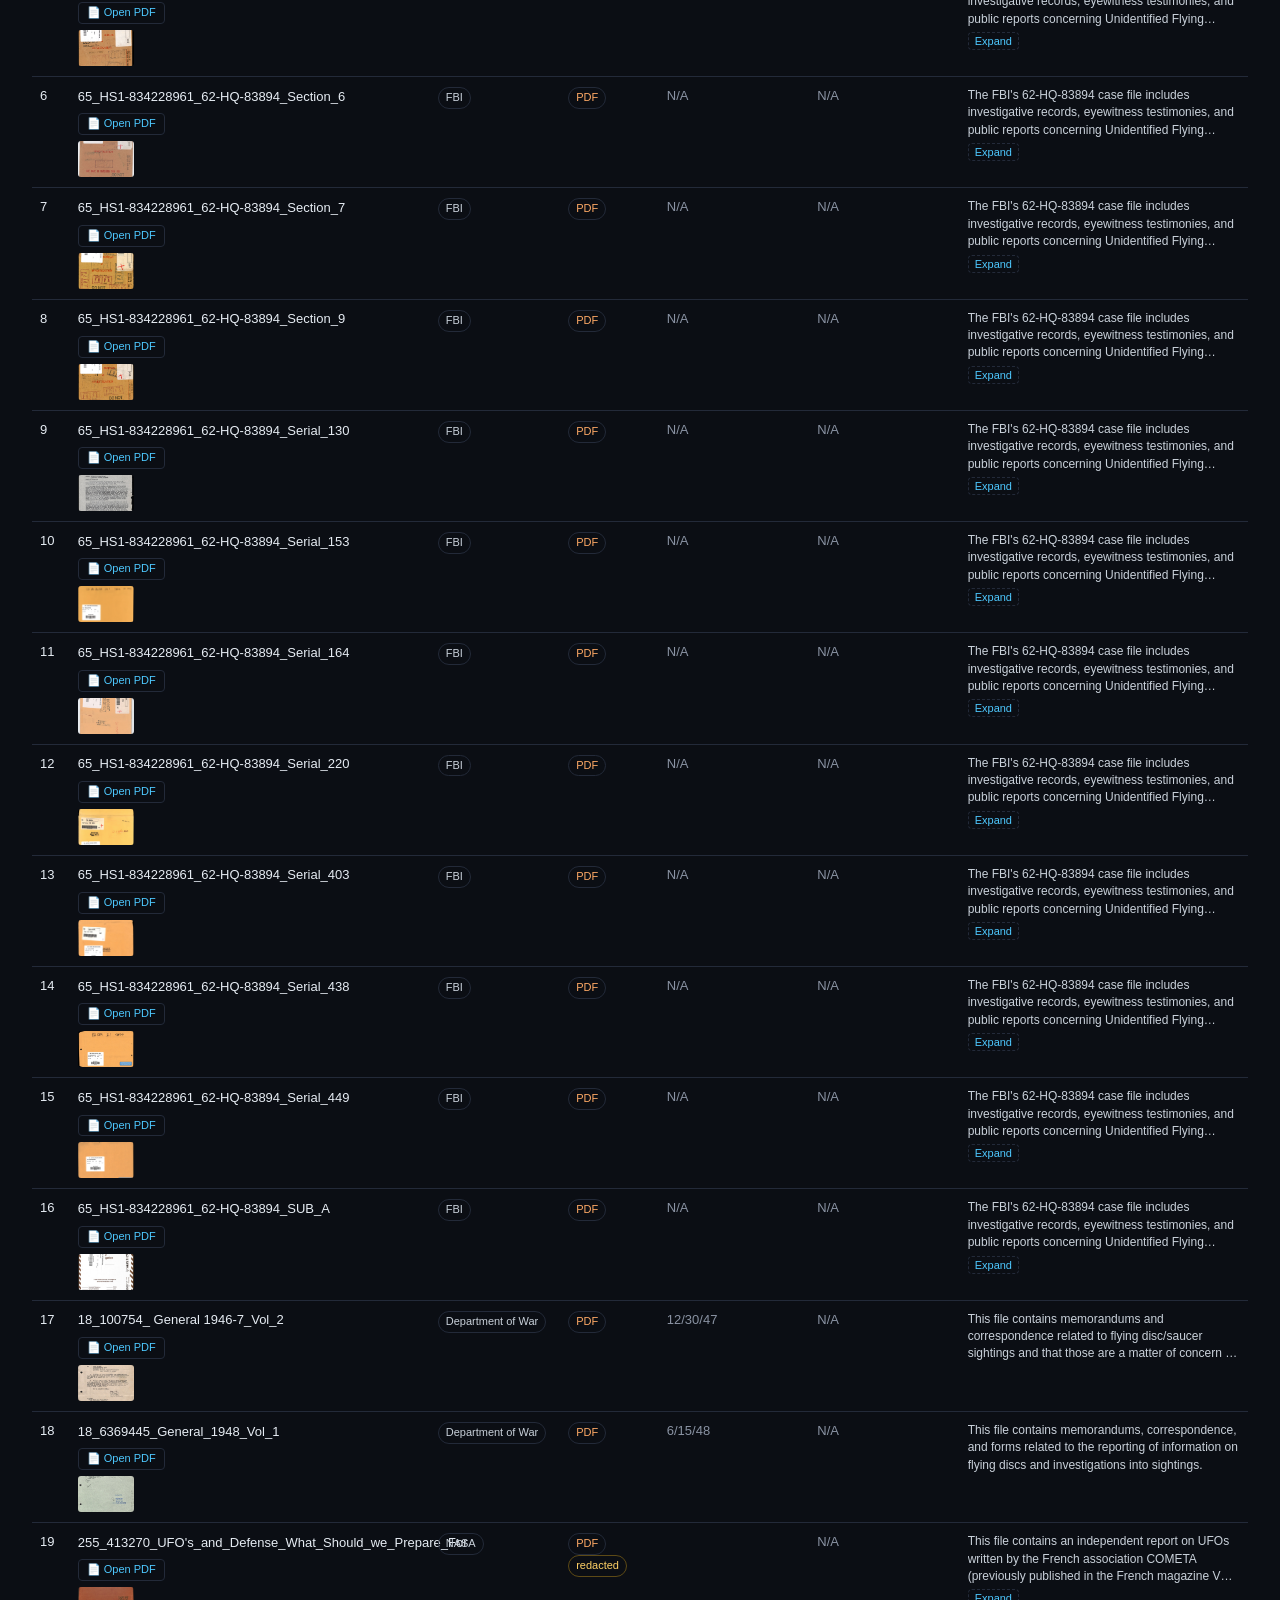
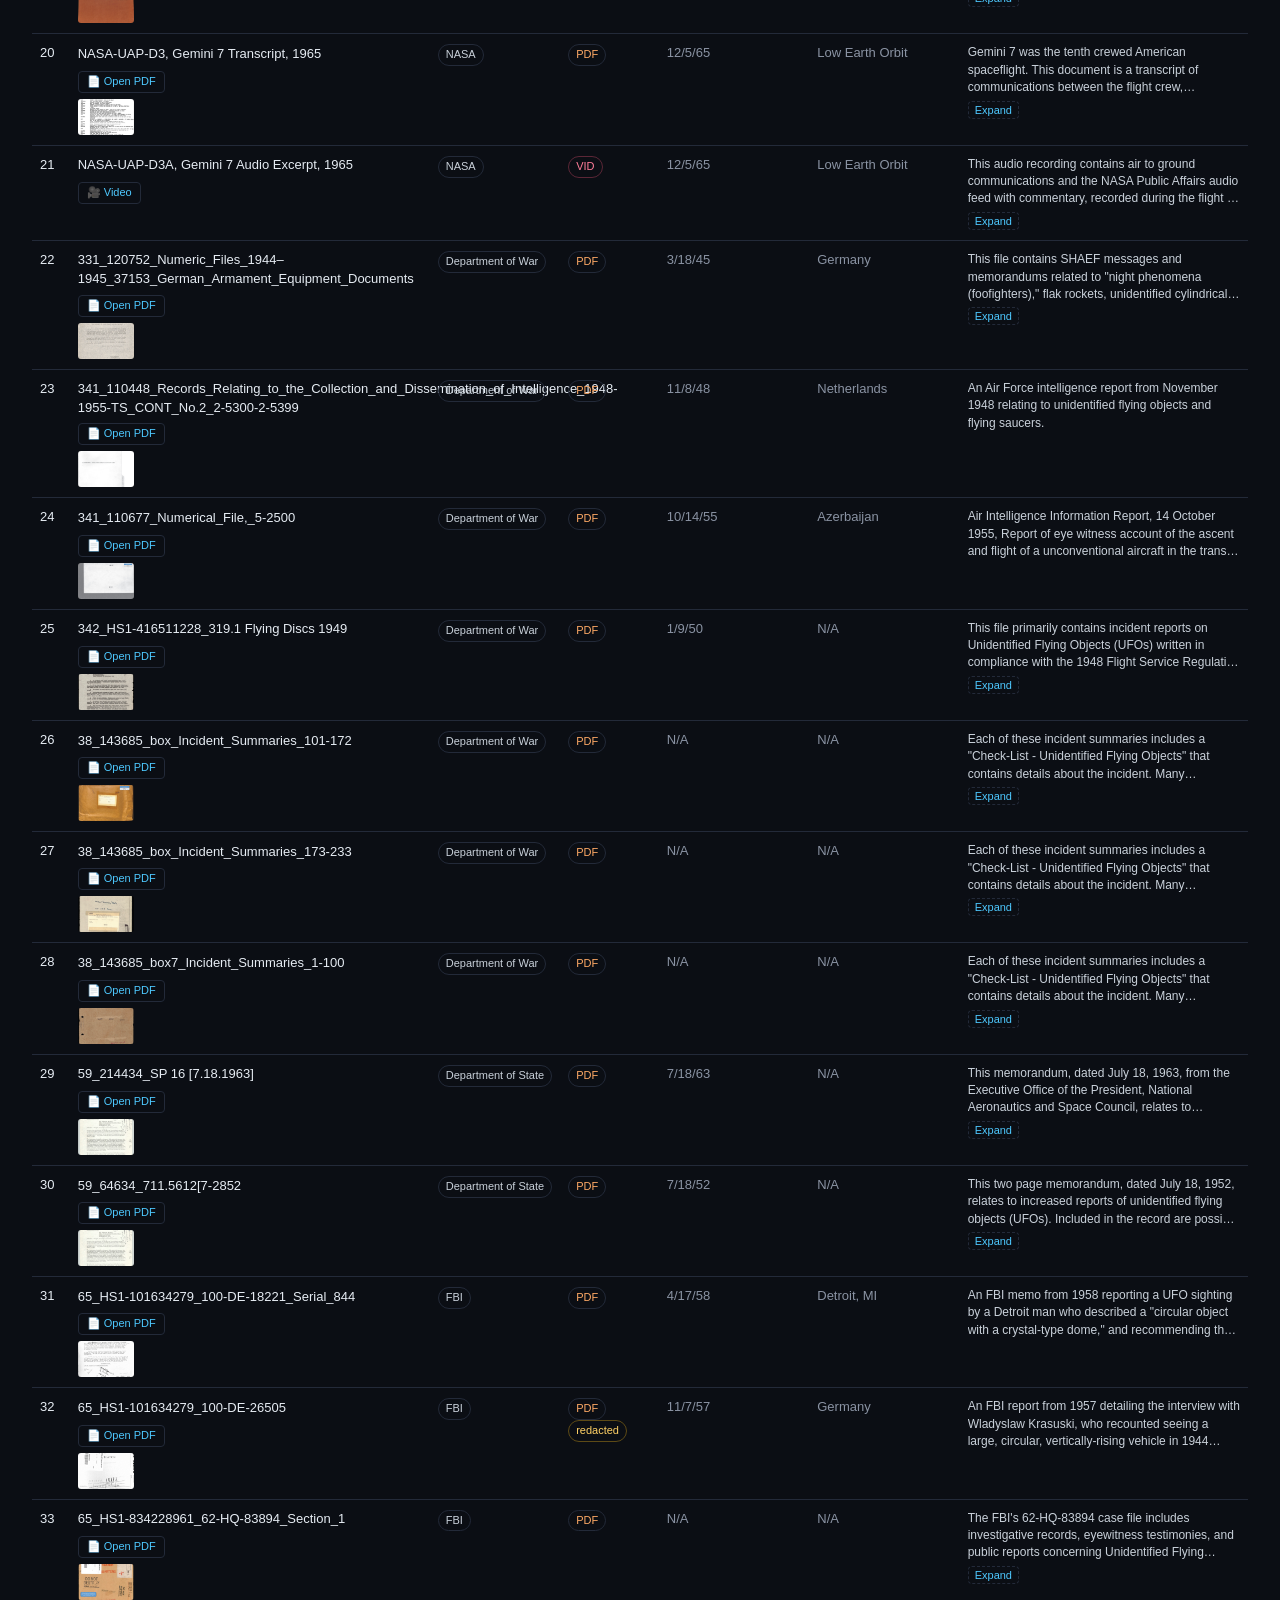
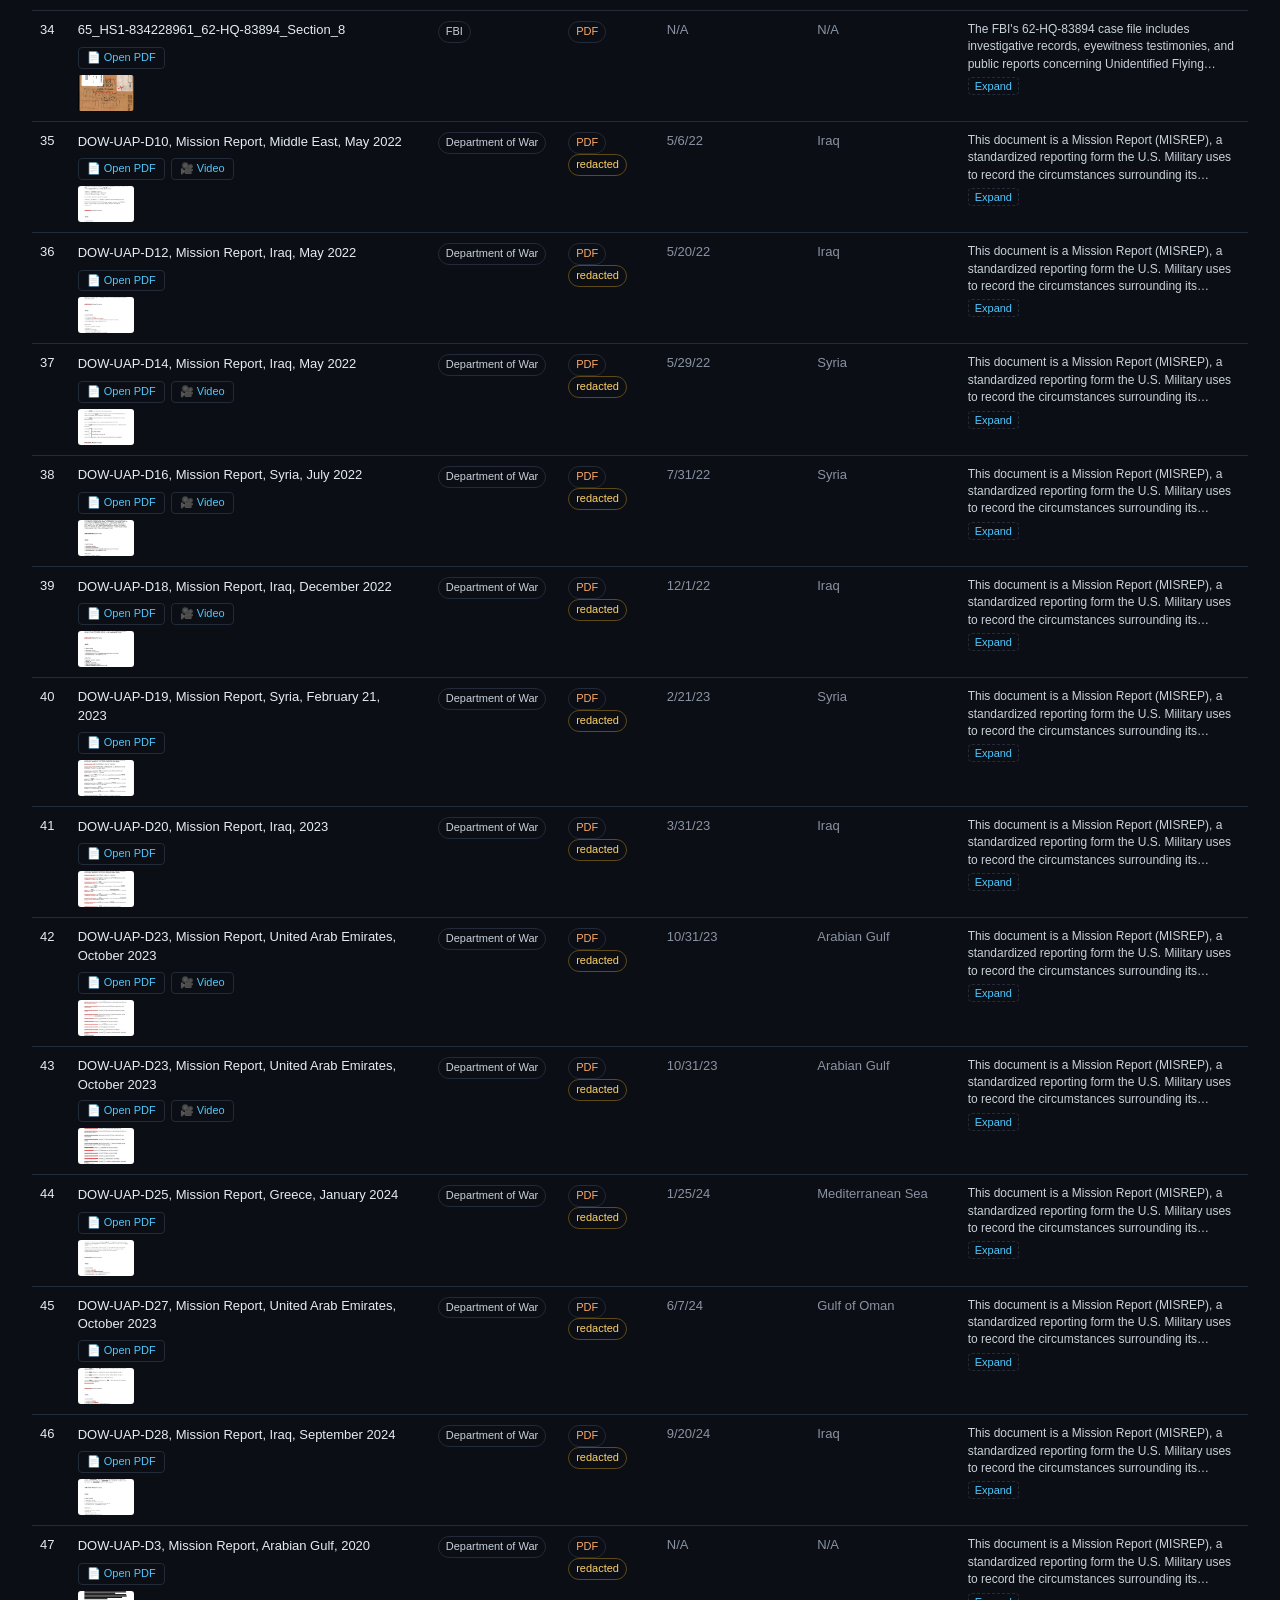
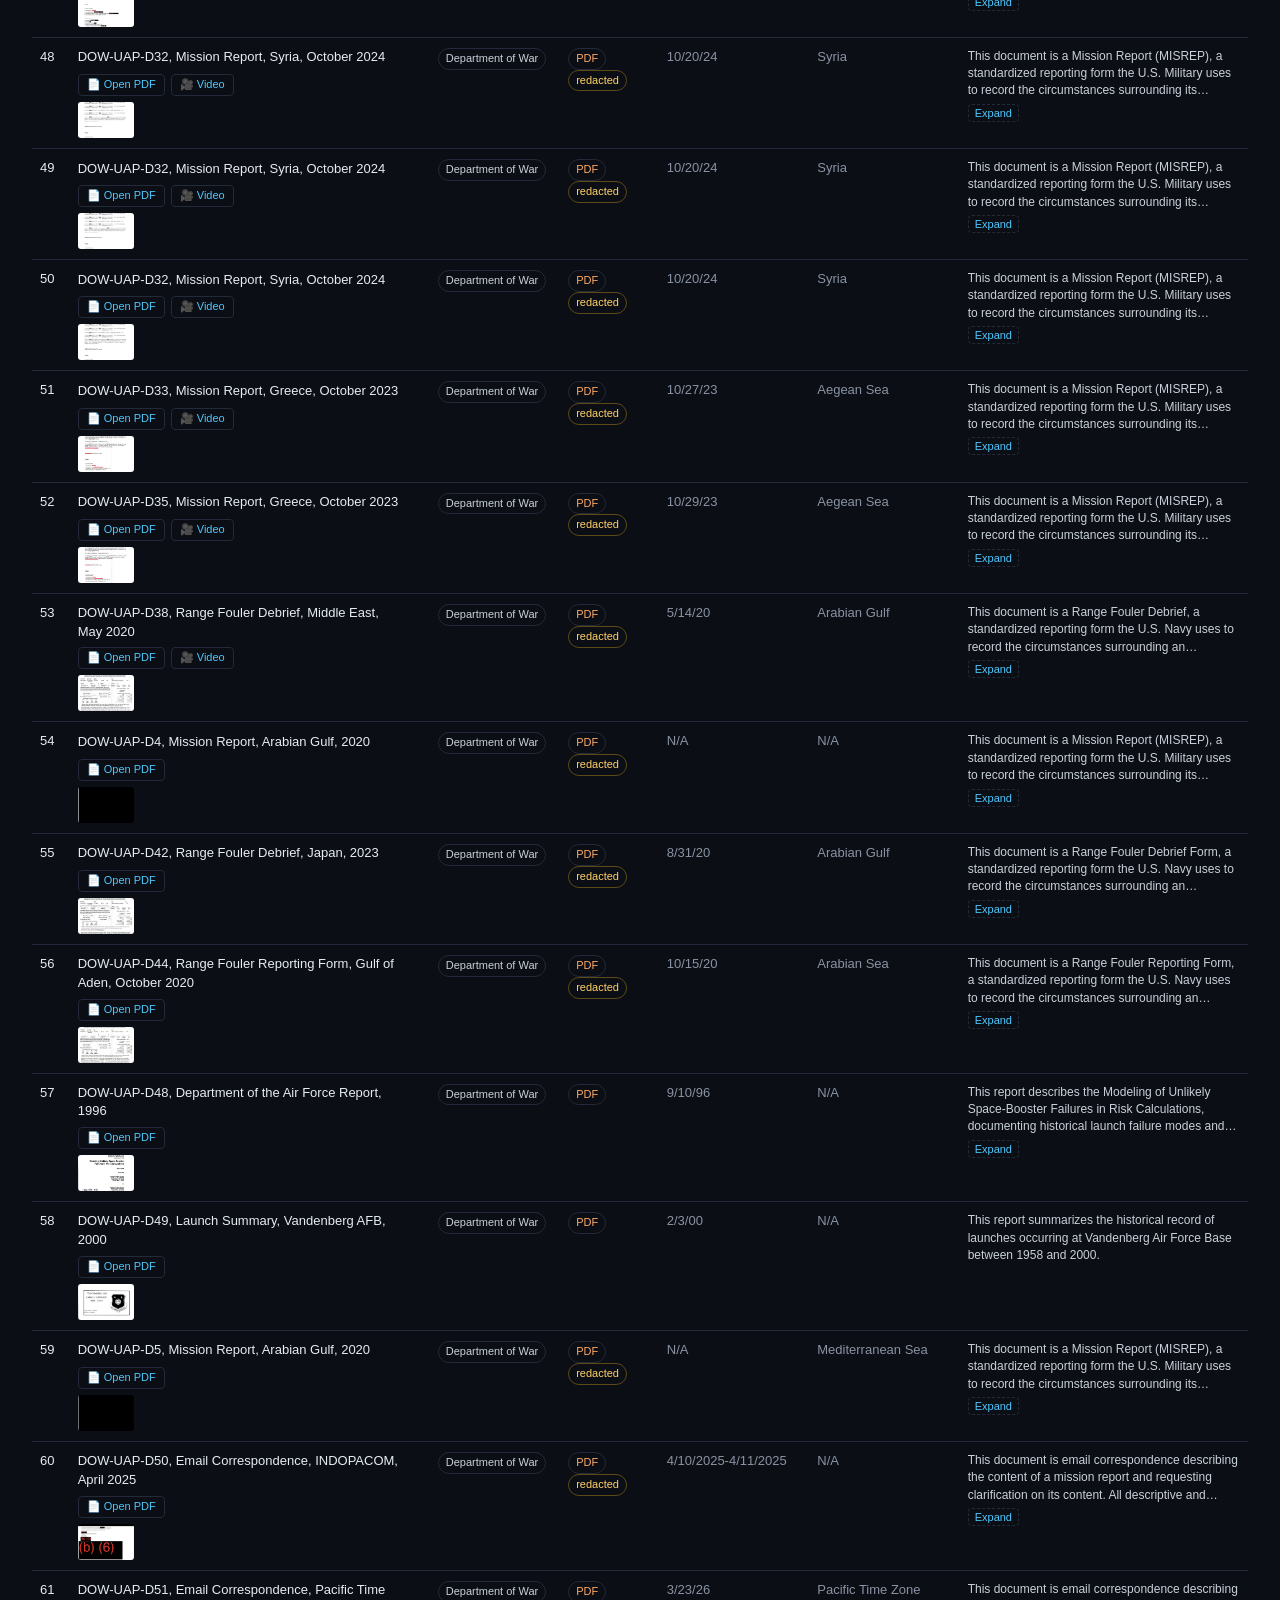
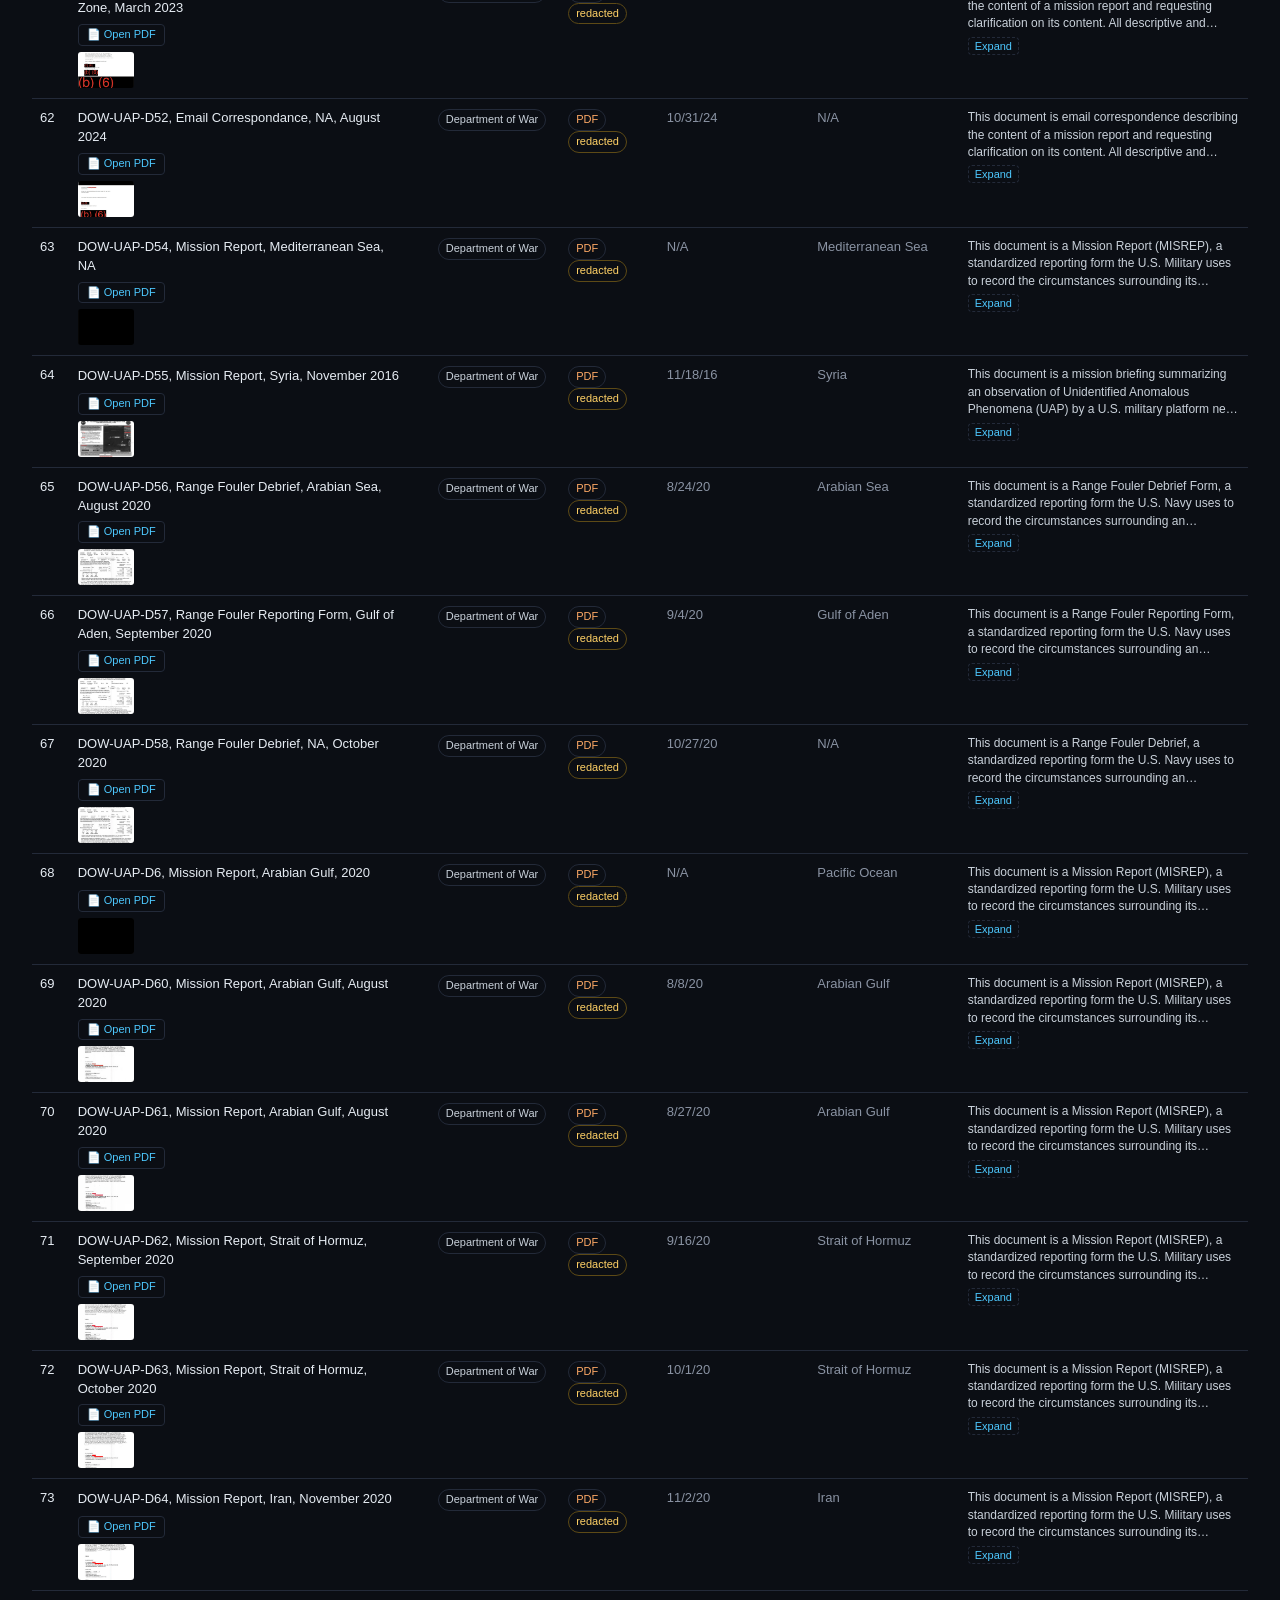
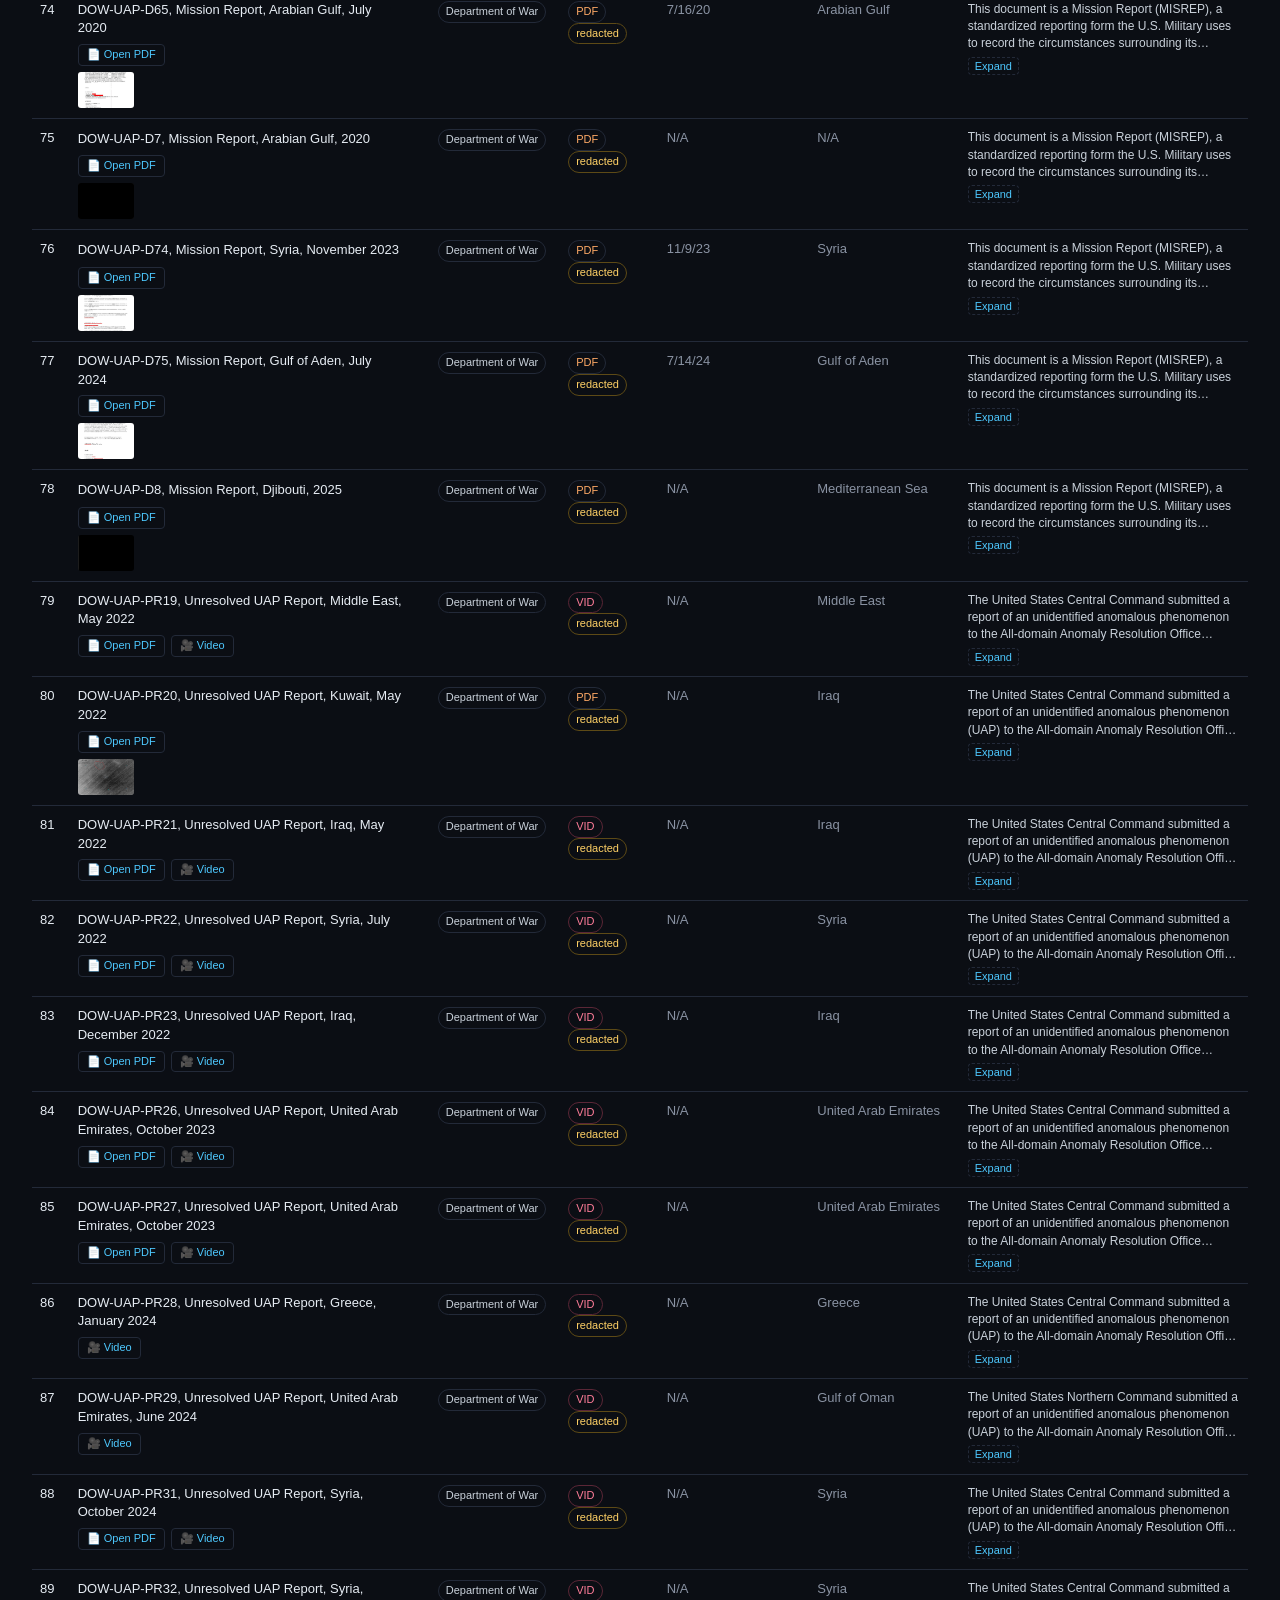
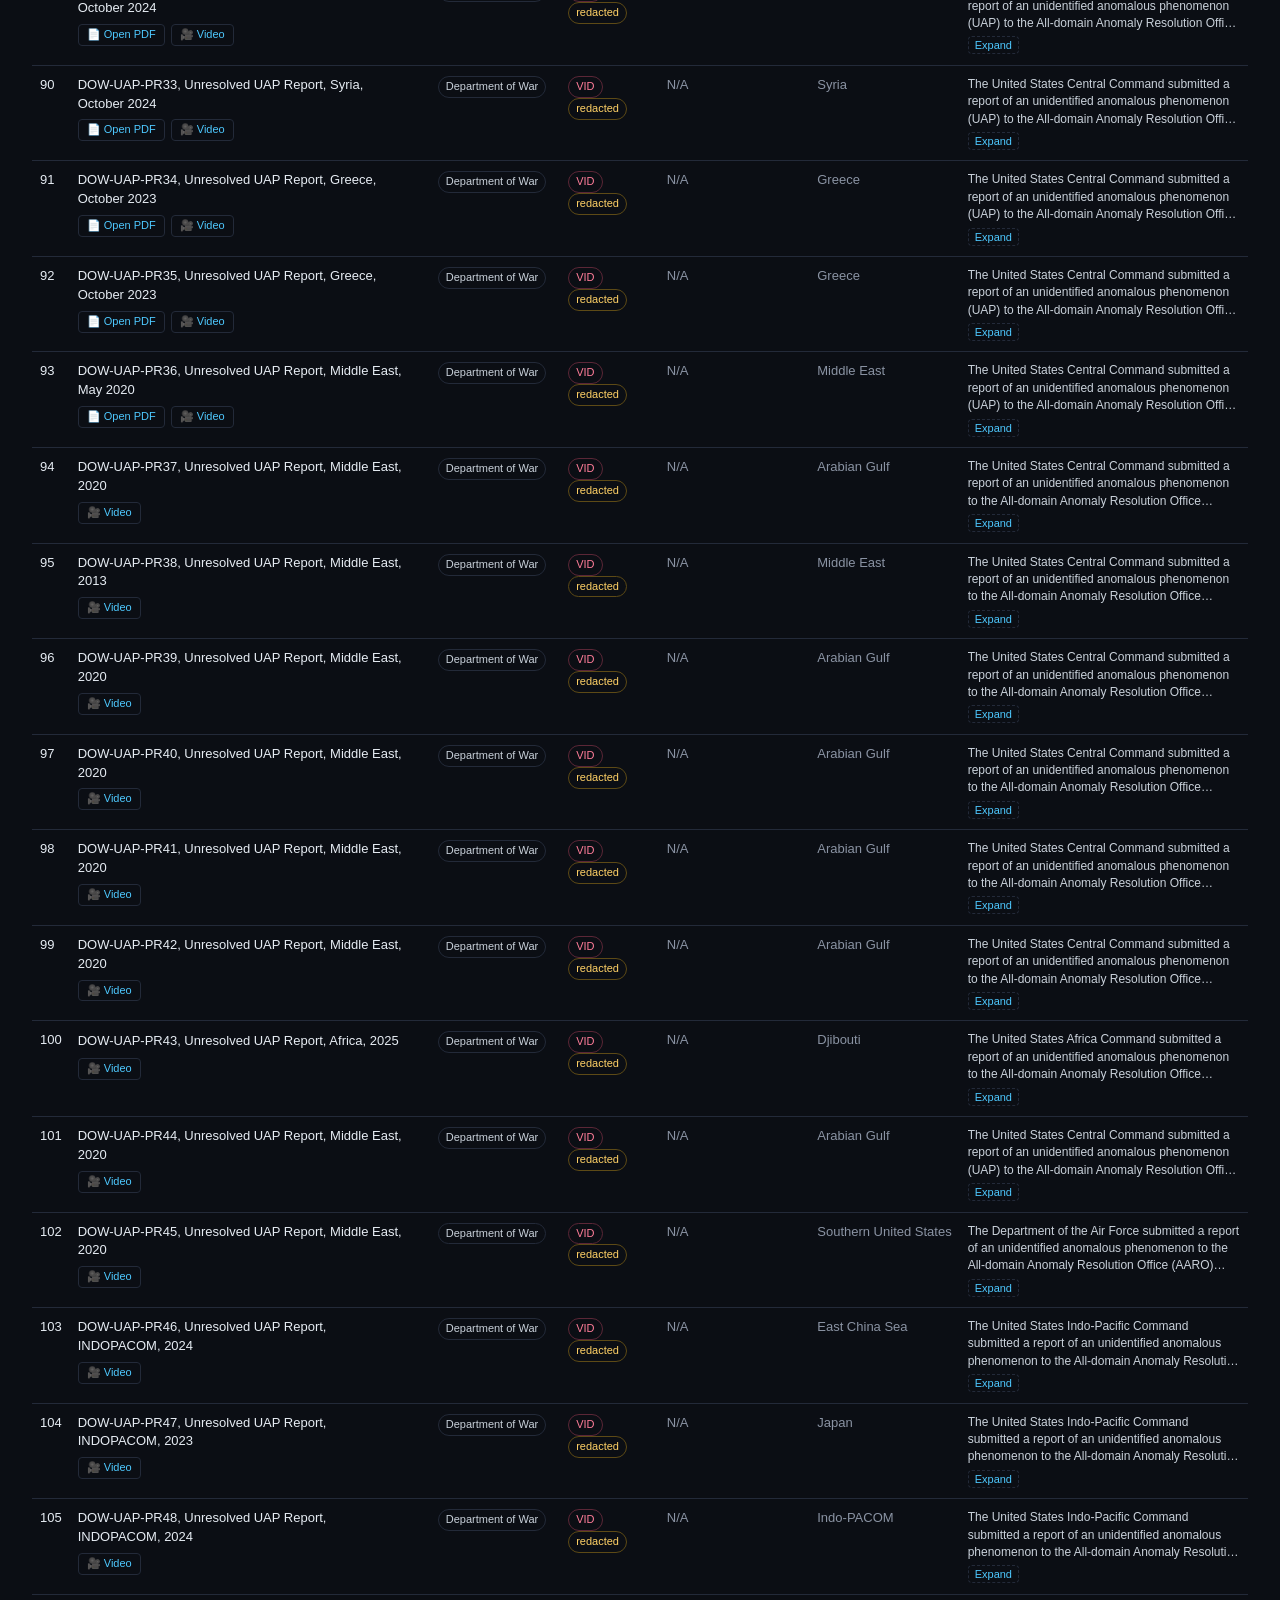
==== commit b65a4ad9: "UX feedback: US-focused map, slideshow, clickable rows, gallery fix Friend feedback fixes: - Map emb" ====
--- a/index.html
+++ b/index.html
@@ -50,10 +50,35 @@
   table { width:100%; border-collapse: collapse; font-size: 13px; }
   thead th { position: sticky; top: 0; background: var(--panel2); color: var(--muted); font-weight: 600; text-align: left; padding: 10px 8px; border-bottom: 1px solid var(--line); cursor: pointer; user-select: none; white-space: nowrap; }
   thead th:hover { color: var(--accent); }
+  tbody tr {
+    cursor: pointer;
+    transition: background .12s, box-shadow .12s;
+  }
+  tbody tr:hover { background: rgba(78,201,255,0.07); box-shadow: inset 3px 0 0 var(--accent); }
+  tbody tr:hover td.title .open-arrow { opacity: 1; transform: translateX(0); }
   tbody td { padding: 10px 8px; border-bottom: 1px solid var(--line); vertical-align: top; }
-  tbody tr:hover { background: rgba(78,201,255,0.05); }
-  td.title { font-weight: 500; max-width: 380px; }
-  td.desc { color: #c9d1da; max-width: 480px; }
+  td.title { font-weight: 500; max-width: 360px; }
+  td.title .title-text {
+    display: inline-flex; align-items: center; gap: 6px;
+    color: var(--text);
+  }
+  td.title .open-arrow {
+    color: var(--accent);
+    font-size: 14px;
+    opacity: 0;
+    transform: translateX(-4px);
+    transition: opacity .12s, transform .12s;
+  }
+  td.title .row-links {
+    display: flex; gap: 6px; flex-wrap: wrap; margin-top: 6px;
+  }
+  td.title .row-links a {
+    font-size: 11px; padding: 2px 8px;
+    border: 1px solid var(--line); border-radius: 4px;
+    color: var(--accent2); text-decoration: none;
+  }
+  td.title .row-links a:hover { border-color: var(--accent); color: var(--accent); }
+  td.desc { color: #c9d1da; max-width: 420px; font-size: 12px; }
   td.desc .truncated { display: -webkit-box; -webkit-line-clamp: 3; -webkit-box-orient: vertical; overflow: hidden; }
   td.desc.expanded .truncated { -webkit-line-clamp: unset; }
   td.desc button { background: none; border: 1px dashed var(--line); color: var(--accent2); border-radius: 4px; padding: 2px 6px; font-size: 11px; cursor: pointer; margin-top: 4px; }
@@ -64,9 +89,10 @@
   .pill.agency { color: #c9d1da; }
   .pill.redacted { color: var(--warn); border-color: #5d4a16; }
   td.meta { white-space: nowrap; color: var(--muted); }
-  td.actions { white-space: nowrap; }
-  td.actions a { display: inline-block; margin-right: 6px; padding: 4px 8px; border:1px solid var(--line); border-radius: 4px; font-size: 12px; }
-  .thumb { width: 56px; height: 36px; object-fit: cover; border-radius: 3px; background: #222; }
+  .thumb { width: 56px; height: 36px; object-fit: cover; border-radius: 3px; background: #222; margin-top: 6px; display: block; }
+  @media (max-width: 980px) {
+    td.desc { display: none; }
+  }
   footer { color: var(--muted); padding: 18px 32px 32px; font-size: 12px; border-top: 1px solid var(--line); }
 
   /* === Hero map preview === */
@@ -130,6 +156,84 @@
     .hero-map { aspect-ratio: 4/3; }
     .hero-meta { gap: 10px; }
     .hero-meta .hero-cta { padding: 8px 14px; font-size: 12px; }
+  }
+
+  /* === Curated visual slideshow (below the hero map) === */
+  .slideshow-wrap {
+    max-width: 1400px;
+    margin: 24px auto 0;
+    padding: 0 32px;
+  }
+  .slideshow {
+    position: relative;
+    border-radius: 12px;
+    overflow: hidden;
+    border: 1px solid var(--line);
+    background: #000;
+    aspect-ratio: 16/7;
+    max-height: 480px;
+    box-shadow: 0 8px 28px rgba(0,0,0,.5);
+  }
+  .slideshow-header {
+    display: flex; align-items: center; justify-content: space-between;
+    margin-bottom: 12px; gap: 12px; flex-wrap: wrap;
+  }
+  .slideshow-header .title { color: var(--accent); font-size: 14px; font-weight: 600; letter-spacing: .04em; text-transform: uppercase; }
+  .slideshow-header .sub { color: var(--muted); font-size: 12px; }
+  .slideshow-header a {
+    color: var(--accent2); font-size: 12px; padding: 6px 12px;
+    border: 1px solid var(--line); border-radius: 999px; text-decoration: none;
+  }
+  .slideshow-header a:hover { border-color: var(--accent2); }
+  .slide {
+    position: absolute; inset: 0;
+    opacity: 0;
+    transition: opacity .8s ease-in-out;
+    background-size: cover; background-position: center; background-color: #000;
+  }
+  .slide.active { opacity: 1; }
+  .slide-caption {
+    position: absolute; left: 0; right: 0; bottom: 0;
+    padding: 16px 20px;
+    background: linear-gradient(180deg, rgba(11,14,20,0) 0%, rgba(11,14,20,.92) 100%);
+    color: var(--text);
+  }
+  .slide-caption .cap-ttl { font-weight: 600; font-size: 14px; }
+  .slide-caption .cap-sub { color: var(--muted); font-size: 12px; margin-top: 2px; }
+  .slideshow-controls {
+    position: absolute; bottom: 14px; right: 14px;
+    display: flex; gap: 6px; z-index: 4;
+  }
+  .slideshow-controls button {
+    width: 32px; height: 32px;
+    border-radius: 50%;
+    background: rgba(0,0,0,.6);
+    border: 1px solid var(--line);
+    color: var(--text);
+    font-size: 14px;
+    cursor: pointer;
+    backdrop-filter: blur(4px);
+  }
+  .slideshow-controls button:hover { background: rgba(0,0,0,.85); border-color: var(--accent); }
+  .slideshow-dots {
+    position: absolute; bottom: 16px; left: 0; right: 0;
+    display: flex; justify-content: center; gap: 6px; z-index: 3;
+    pointer-events: none;
+  }
+  .slideshow-dots .dot {
+    width: 6px; height: 6px; border-radius: 50%;
+    background: rgba(255,255,255,.35);
+    transition: width .25s, background .25s;
+  }
+  .slideshow-dots .dot.active { width: 22px; background: var(--accent); }
+  .slide-link {
+    position: absolute; inset: 0;
+    z-index: 2;
+    text-decoration: none;
+  }
+  @media (max-width: 720px) {
+    .slideshow-wrap { padding: 0 16px; margin-top: 18px; }
+    .slideshow { aspect-ratio: 4/3; }
   }
 
   /* === Friendly alien stickers (decorative) === */
@@ -361,6 +465,17 @@
   <a class="hero-map" href="map.html" aria-label="Open the full interactive map" data-event="hero_map_click" data-source="iframe">
     <iframe src="map.html?embed=1" loading="lazy" tabindex="-1" title="UAP map preview"></iframe>
   </a>
+</section>
+
+<section class="slideshow-wrap" id="slideshow-wrap">
+  <div class="slideshow-header">
+    <div>
+      <div class="title">📷 What it looked like</div>
+      <div class="sub">Hand-picked imagery from the release — composite sketch, NASA Apollo lunar shots, FBI stills</div>
+    </div>
+    <a href="gallery.html" data-event="nav_click" data-target="gallery">Open full gallery →</a>
+  </div>
+  <div class="slideshow" id="slideshow"></div>
 </section>
 
 <section class="summary">
@@ -491,14 +606,12 @@
     <thead>
       <tr>
         <th data-key="id">#</th>
-        <th data-key="title">Title</th>
+        <th data-key="title">Title &mdash; click row to open</th>
         <th data-key="agency">Agency</th>
         <th data-key="type">Type</th>
         <th data-key="incidentDate">Incident date</th>
         <th data-key="incidentLocation">Location</th>
-        <th data-key="releaseDate">Release</th>
         <th>Description</th>
-        <th></th>
       </tr>
     </thead>
     <tbody></tbody>
@@ -603,10 +716,23 @@
     const tr = document.createElement('tr');
     const desc = (r.description||'').slice(0, 1500);
     const isRed = (r.redaction||'').toUpperCase()==='TRUE';
+    const primaryHref = r.localFile || r.fileUrl || r.dvidsUrl || '';
+    if (primaryHref) tr.dataset.primaryHref = primaryHref;
+    tr.dataset.recordId = r.id;
+    tr.dataset.agency = r.agency || '';
+    tr.dataset.incidentLocation = r.incidentLocation || '';
     tr.innerHTML = `
       <td>${r.id}</td>
       <td class="title">
-        <div>${escapeHtml(r.title)}</div>
+        <div class="title-text">
+          <span>${escapeHtml(r.title)}</span>
+          <span class="open-arrow" aria-hidden="true">↗</span>
+        </div>
+        <div class="row-links">
+          ${r.localFile ? `<a href="${r.localFile}" target="_blank" data-event="pdf_open" data-record-id="${r.id}" data-agency="${escapeHtml(r.agency)}" data-incident-location="${escapeHtml(r.incidentLocation || '')}" data-source="${r.localFile === r.fileUrl ? 'war_gov' : 'local'}" onclick="event.stopPropagation()">📄 Open PDF</a>` : ''}
+          ${r.dvidsUrl ? `<a href="${r.dvidsUrl}" target="_blank" data-event="video_open" data-record-id="${r.id}" data-agency="${escapeHtml(r.agency)}" data-dvids-id="${r.dvidsVideoId}" onclick="event.stopPropagation()">🎥 Video</a>` : ''}
+          ${r.fileUrl && !r.localFile ? `<a href="${r.fileUrl}" target="_blank" data-event="source_open" data-record-id="${r.id}" data-agency="${escapeHtml(r.agency)}" onclick="event.stopPropagation()">↗ Source</a>` : ''}
+        </div>
         ${r.localThumb ? `<img class="thumb" loading="lazy" src="${r.localThumb}" alt="">` : ''}
       </td>
       <td><span class="pill agency">${escapeHtml(r.agency||'')}</span></td>
@@ -616,16 +742,23 @@
       </td>
       <td class="meta">${escapeHtml(r.incidentDate||'')}</td>
       <td class="meta">${escapeHtml(r.incidentLocation||'')}</td>
-      <td class="meta">${escapeHtml(r.releaseDate||'')}</td>
       <td class="desc"><div class="truncated">${escapeHtml(desc)}</div>${desc.length > 220 ? '<button>Expand</button>' : ''}</td>
-      <td class="actions">
-        ${r.localFile ? `<a href="${r.localFile}" target="_blank" data-event="pdf_open" data-record-id="${r.id}" data-agency="${escapeHtml(r.agency)}" data-incident-location="${escapeHtml(r.incidentLocation || '')}" data-source="${r.localFile === r.fileUrl ? 'war_gov' : 'local'}">PDF</a>` : ''}
-        ${r.dvidsUrl ? `<a href="${r.dvidsUrl}" target="_blank" data-event="video_open" data-record-id="${r.id}" data-agency="${escapeHtml(r.agency)}" data-dvids-id="${r.dvidsVideoId}">Video</a>` : ''}
-        ${r.fileUrl && !r.localFile ? `<a href="${r.fileUrl}" target="_blank" data-event="source_open" data-record-id="${r.id}" data-agency="${escapeHtml(r.agency)}">Source</a>` : ''}
-      </td>
     `;
+    // Whole row clickable → opens primary file (PDF preferred, else video). Skip if click landed on a link/button (those have stopPropagation).
+    if (primaryHref) {
+      tr.addEventListener('click', () => {
+        track('row_open', {
+          record_id: String(r.id),
+          agency: r.agency || '',
+          incident_location: (r.incidentLocation || '').slice(0, 60),
+          target: r.localFile ? 'pdf' : (r.dvidsUrl ? 'video' : 'source')
+        });
+        window.open(primaryHref, '_blank', 'noopener');
+      });
+    }
     const btn = tr.querySelector('button');
     if (btn) btn.addEventListener('click', e=>{
+      e.stopPropagation();
       const td = e.target.closest('td');
       td.classList.toggle('expanded');
       btn.textContent = td.classList.contains('expanded') ? 'Collapse' : 'Expand';
@@ -680,6 +813,70 @@
 });
 
 render();
+
+// === Curated image slideshow ===
+const SLIDE_TITLES = [
+  'FBI September 2023 Sighting - Composite Sketch',
+  'NASA-UAP-VM5, Apollo 12, 1969',
+  'NASA-UAP-VM6, Apollo 17, 1972',
+  'FBI Photo A1',
+  'FBI Photo A5',
+  'NASA-UAP-VM2, Apollo 12, 1969',
+  'FBI Photo A3',
+  'NASA-UAP-VM1, Apollo 12, 1969'
+];
+const slides = SLIDE_TITLES
+  .map(t => records.find(r => r.title === t))
+  .filter(Boolean)
+  .map(r => {
+    const isImage = /\.(png|jpe?g|gif|webp)$/i.test(r.localFile||'');
+    return {
+      src: isImage ? r.localFile : (r.localThumb || r.localFile),
+      title: r.title,
+      sub: `${r.agency} · ${r.incidentDate || 'date withheld'}${r.incidentLocation && r.incidentLocation!=='N/A' ? ' · '+r.incidentLocation : ''}`,
+      recordId: r.id
+    };
+  });
+const ssEl = document.getElementById('slideshow');
+if (slides.length && ssEl) {
+  ssEl.innerHTML = slides.map((s, i) => `
+    <div class="slide${i===0?' active':''}" style="background-image:url('${s.src}')"></div>
+  `).join('') + `
+    <a href="gallery.html" class="slide-link" aria-label="Open full gallery" data-event="slideshow_click"></a>
+    <div class="slide-caption">
+      <div class="cap-ttl" id="slide-ttl">${escapeHtml(slides[0].title)}</div>
+      <div class="cap-sub" id="slide-sub">${escapeHtml(slides[0].sub)}</div>
+    </div>
+    <div class="slideshow-dots" id="slide-dots">${slides.map((_,i)=>`<span class="dot${i===0?' active':''}"></span>`).join('')}</div>
+    <div class="slideshow-controls">
+      <button id="slide-prev" aria-label="Previous slide">‹</button>
+      <button id="slide-pause" aria-label="Pause">⏸</button>
+      <button id="slide-next" aria-label="Next slide">›</button>
+    </div>
+  `;
+  let idx = 0, paused = false, timer;
+  const slideEls = ssEl.querySelectorAll('.slide');
+  const dotEls = ssEl.querySelectorAll('.dot');
+  const ttlEl = document.getElementById('slide-ttl');
+  const subEl = document.getElementById('slide-sub');
+  function go(n) {
+    idx = (n + slides.length) % slides.length;
+    slideEls.forEach((el, i) => el.classList.toggle('active', i === idx));
+    dotEls.forEach((el, i) => el.classList.toggle('active', i === idx));
+    ttlEl.textContent = slides[idx].title;
+    subEl.textContent = slides[idx].sub;
+  }
+  function tick() { if (!paused) go(idx + 1); }
+  function reset() { clearInterval(timer); timer = setInterval(tick, 4500); }
+  reset();
+  document.getElementById('slide-prev').addEventListener('click', e => { e.preventDefault(); e.stopPropagation(); go(idx - 1); reset(); });
+  document.getElementById('slide-next').addEventListener('click', e => { e.preventDefault(); e.stopPropagation(); go(idx + 1); reset(); });
+  document.getElementById('slide-pause').addEventListener('click', e => {
+    e.preventDefault(); e.stopPropagation();
+    paused = !paused;
+    e.currentTarget.textContent = paused ? '▶' : '⏸';
+  });
+}
 })();
 </script>
 </body>
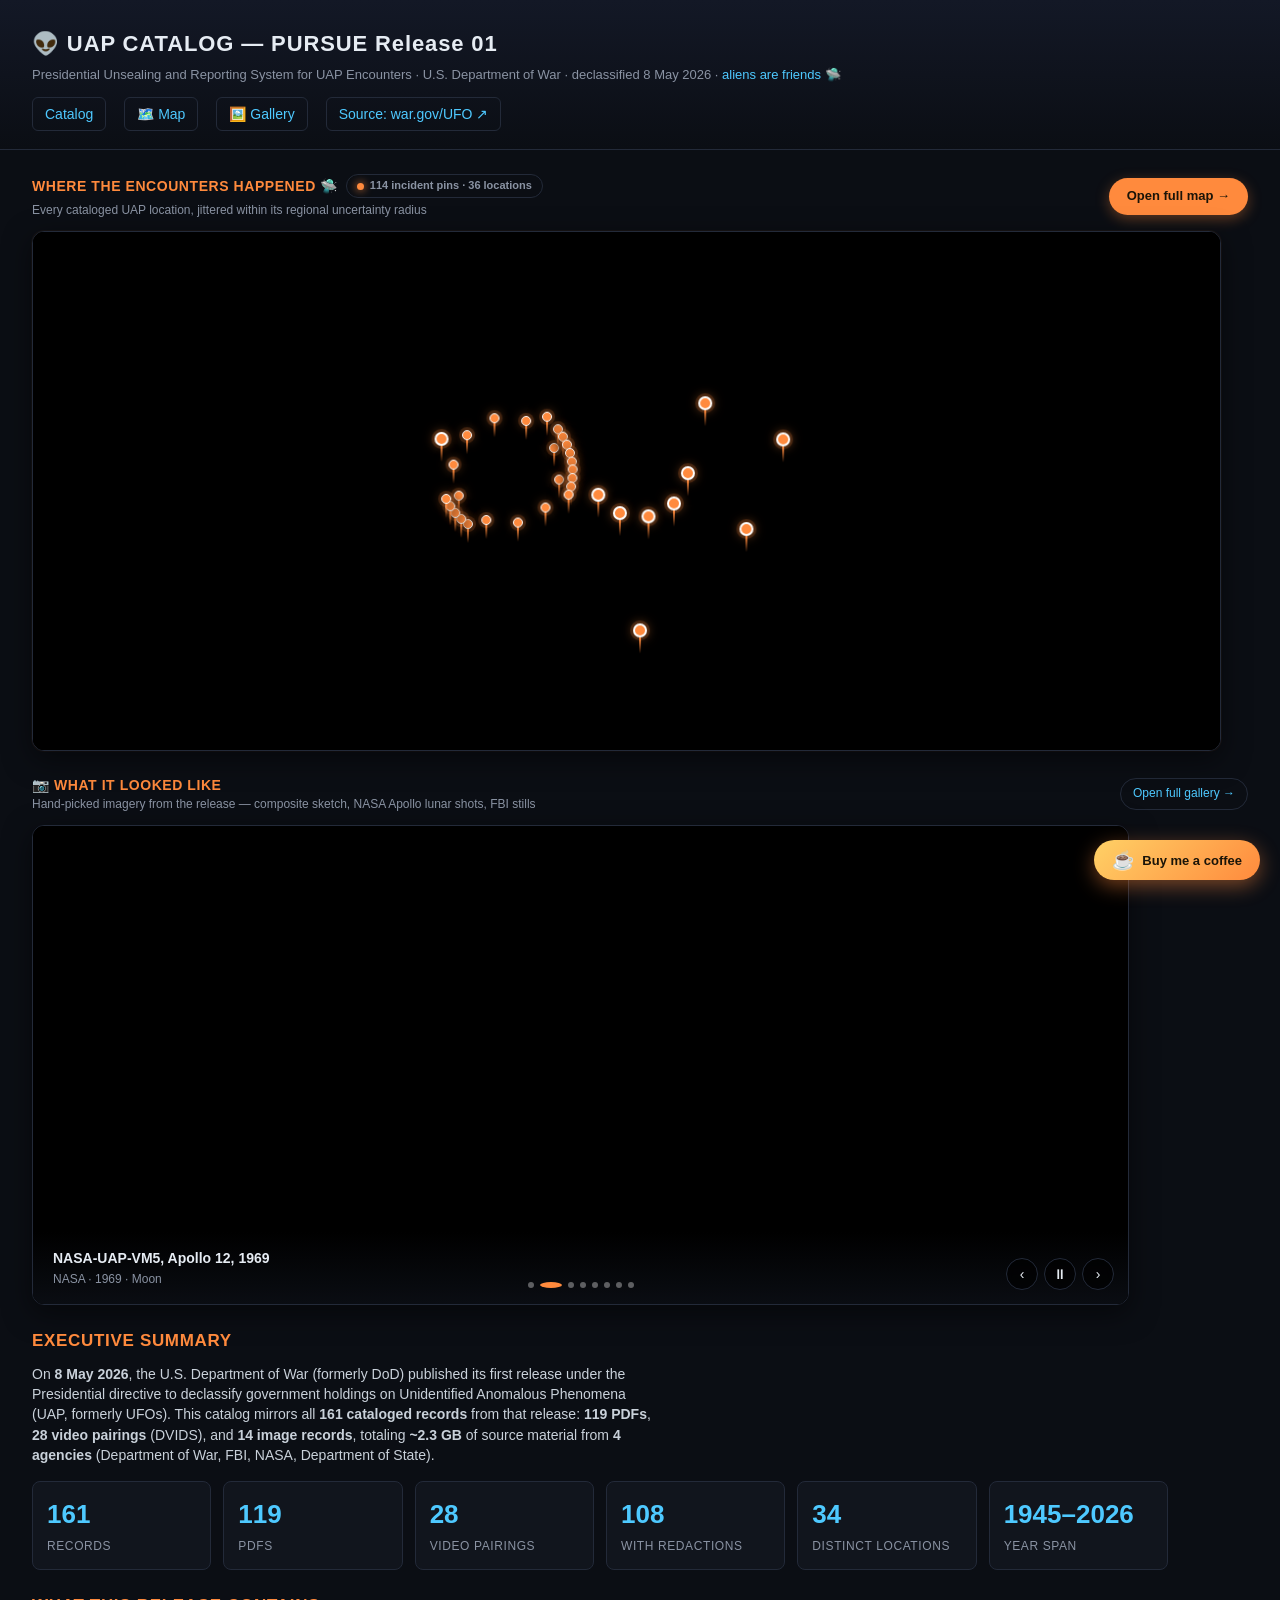
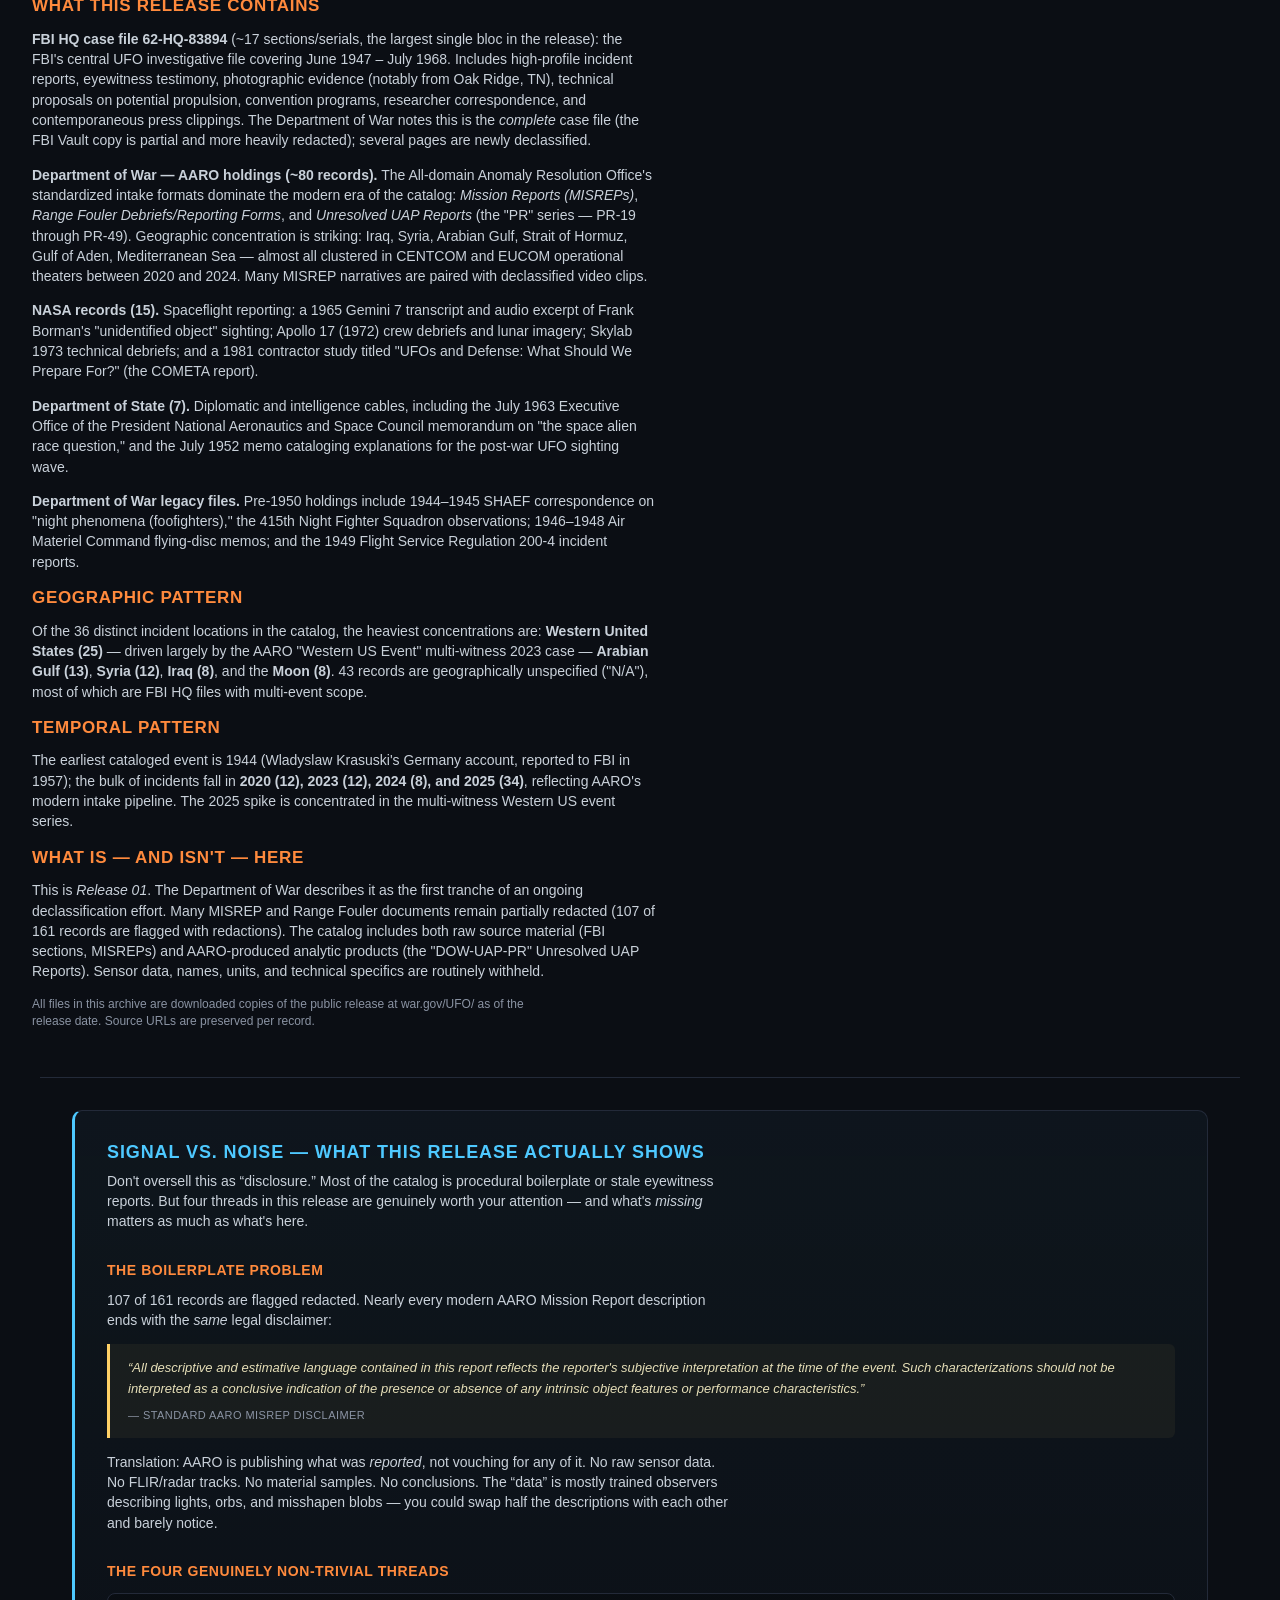
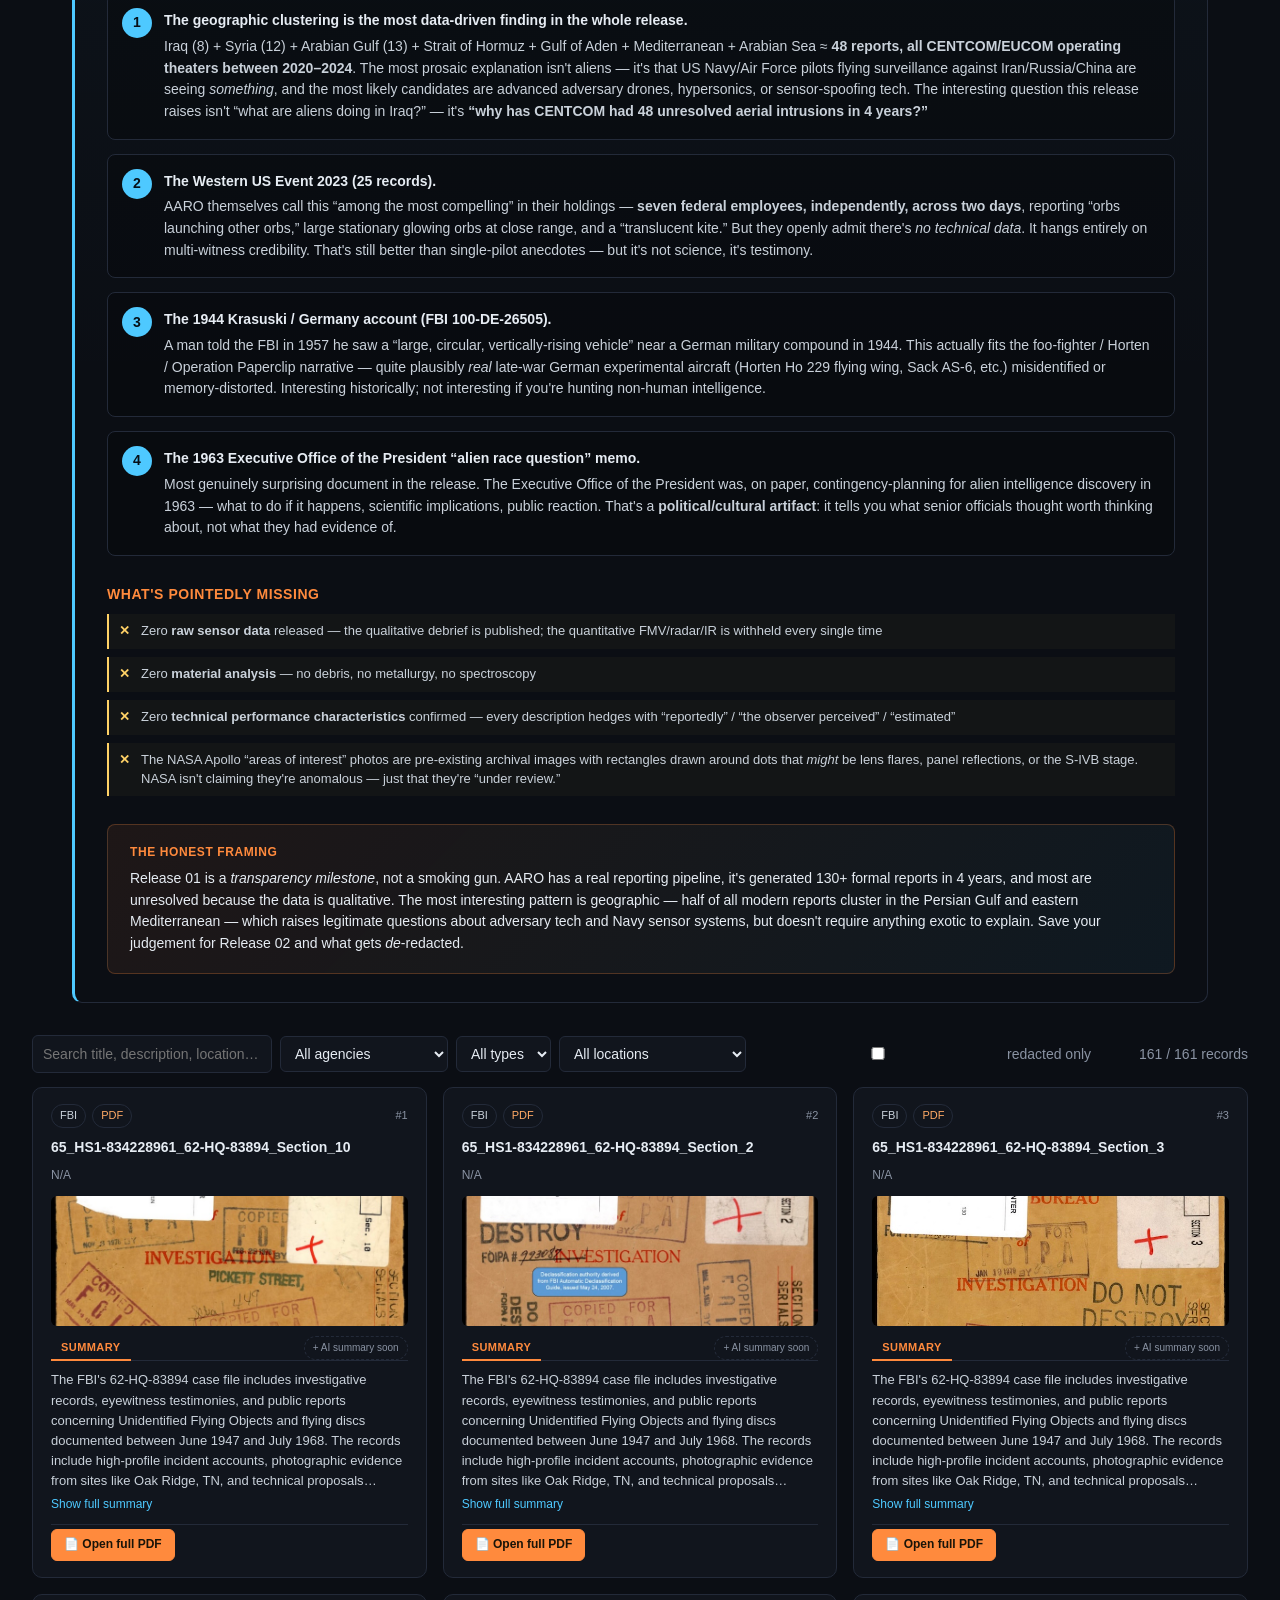
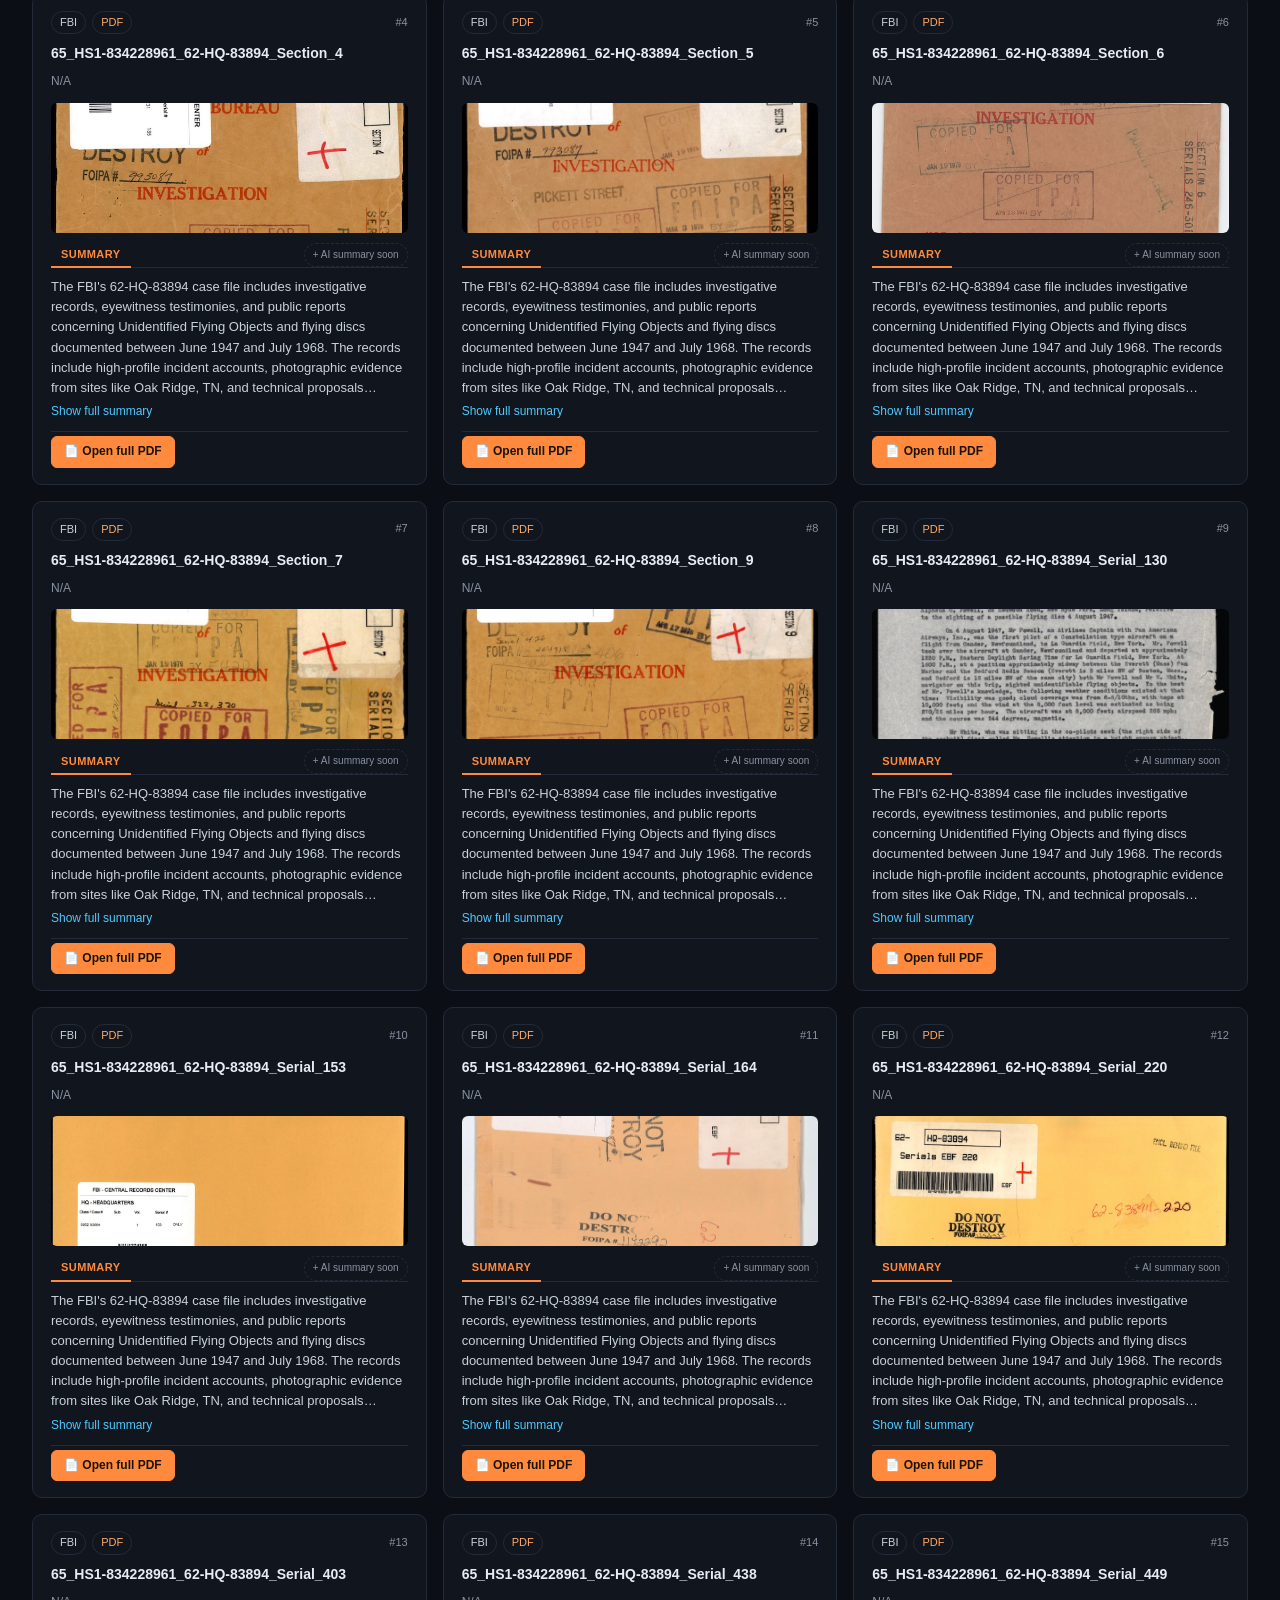
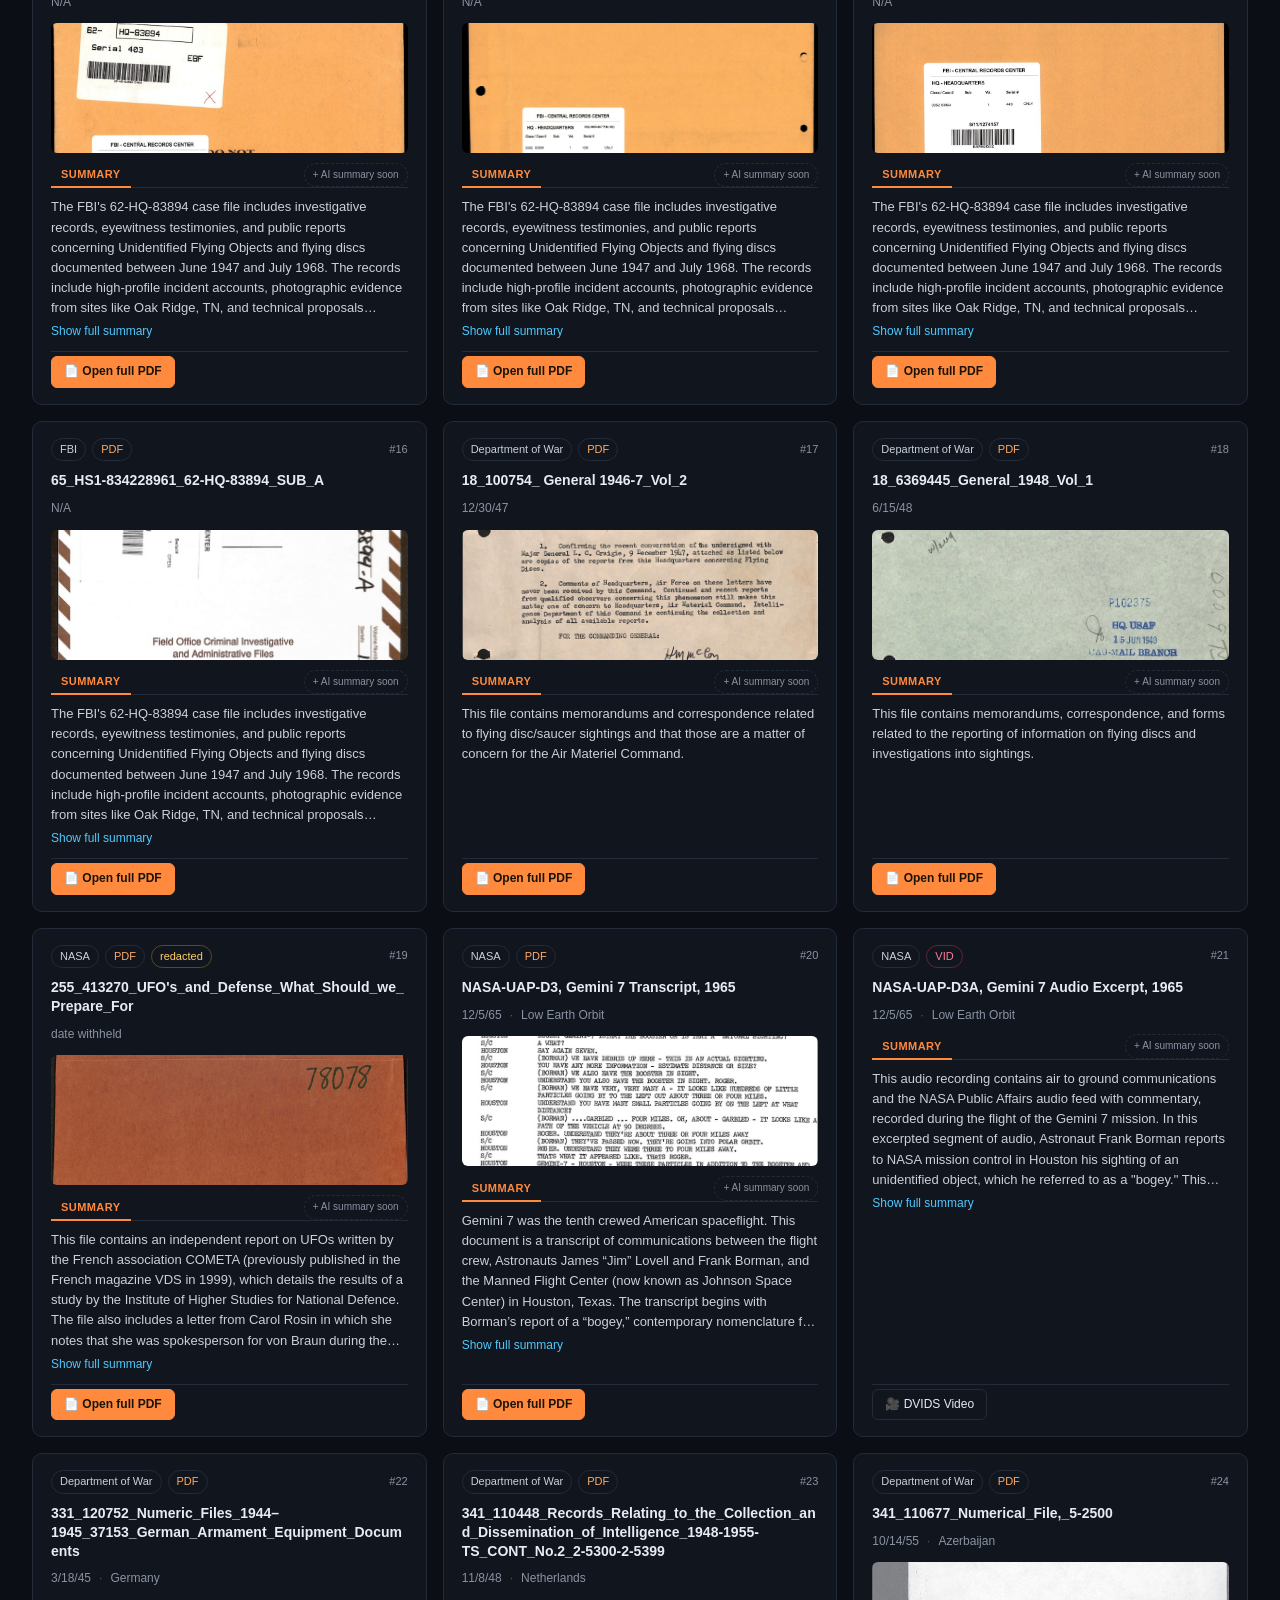
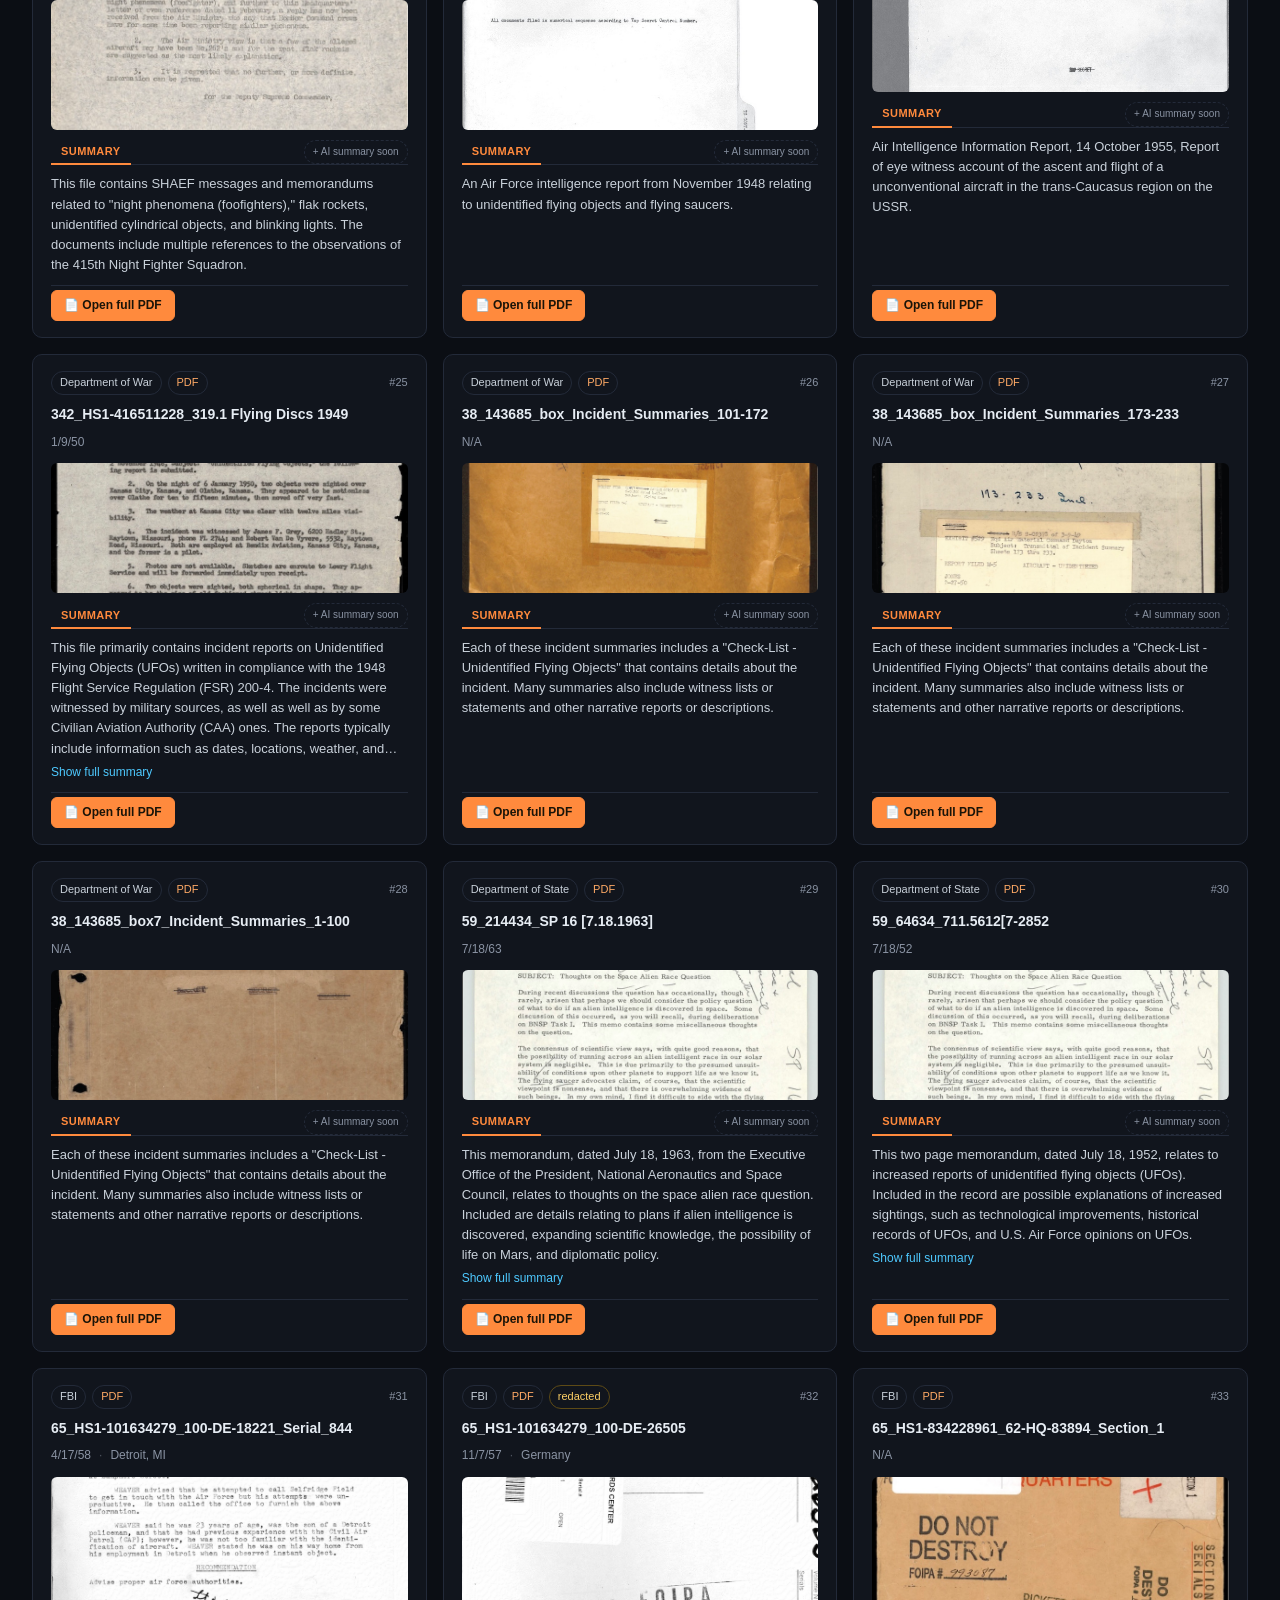
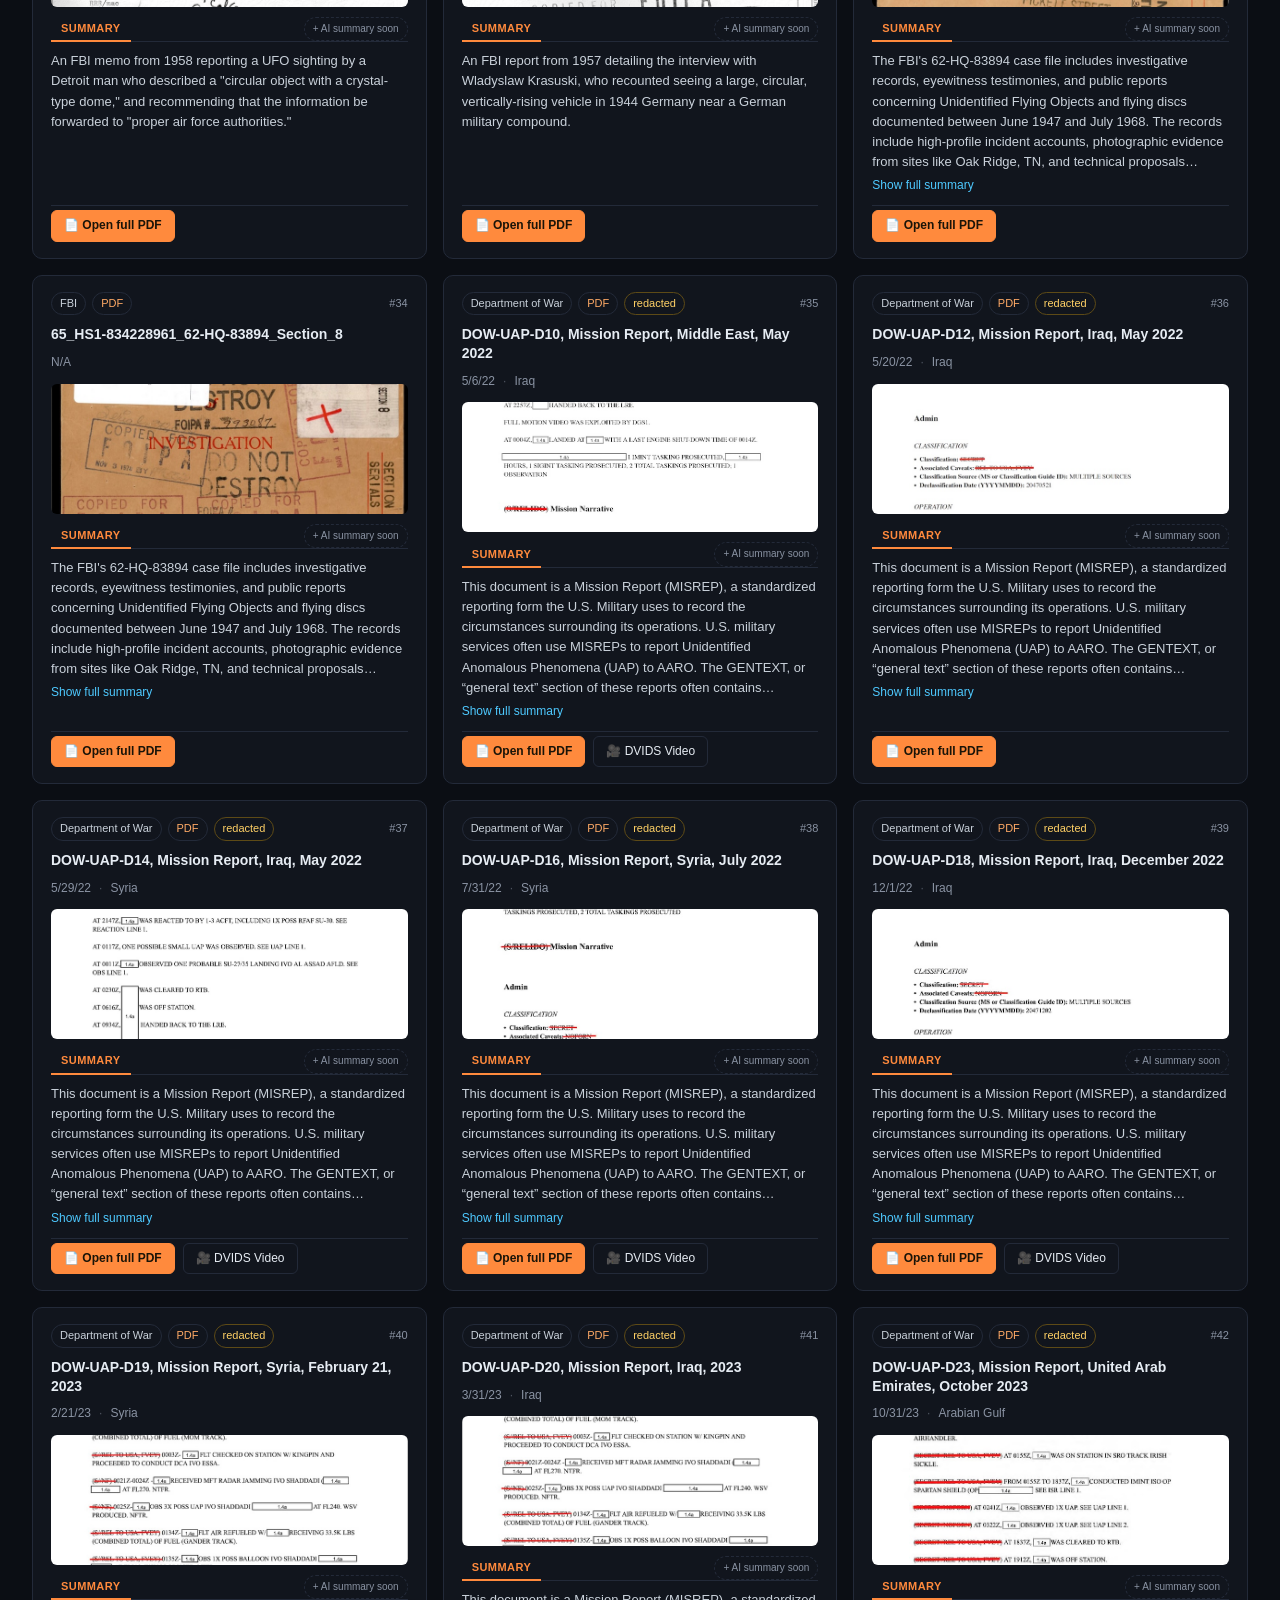
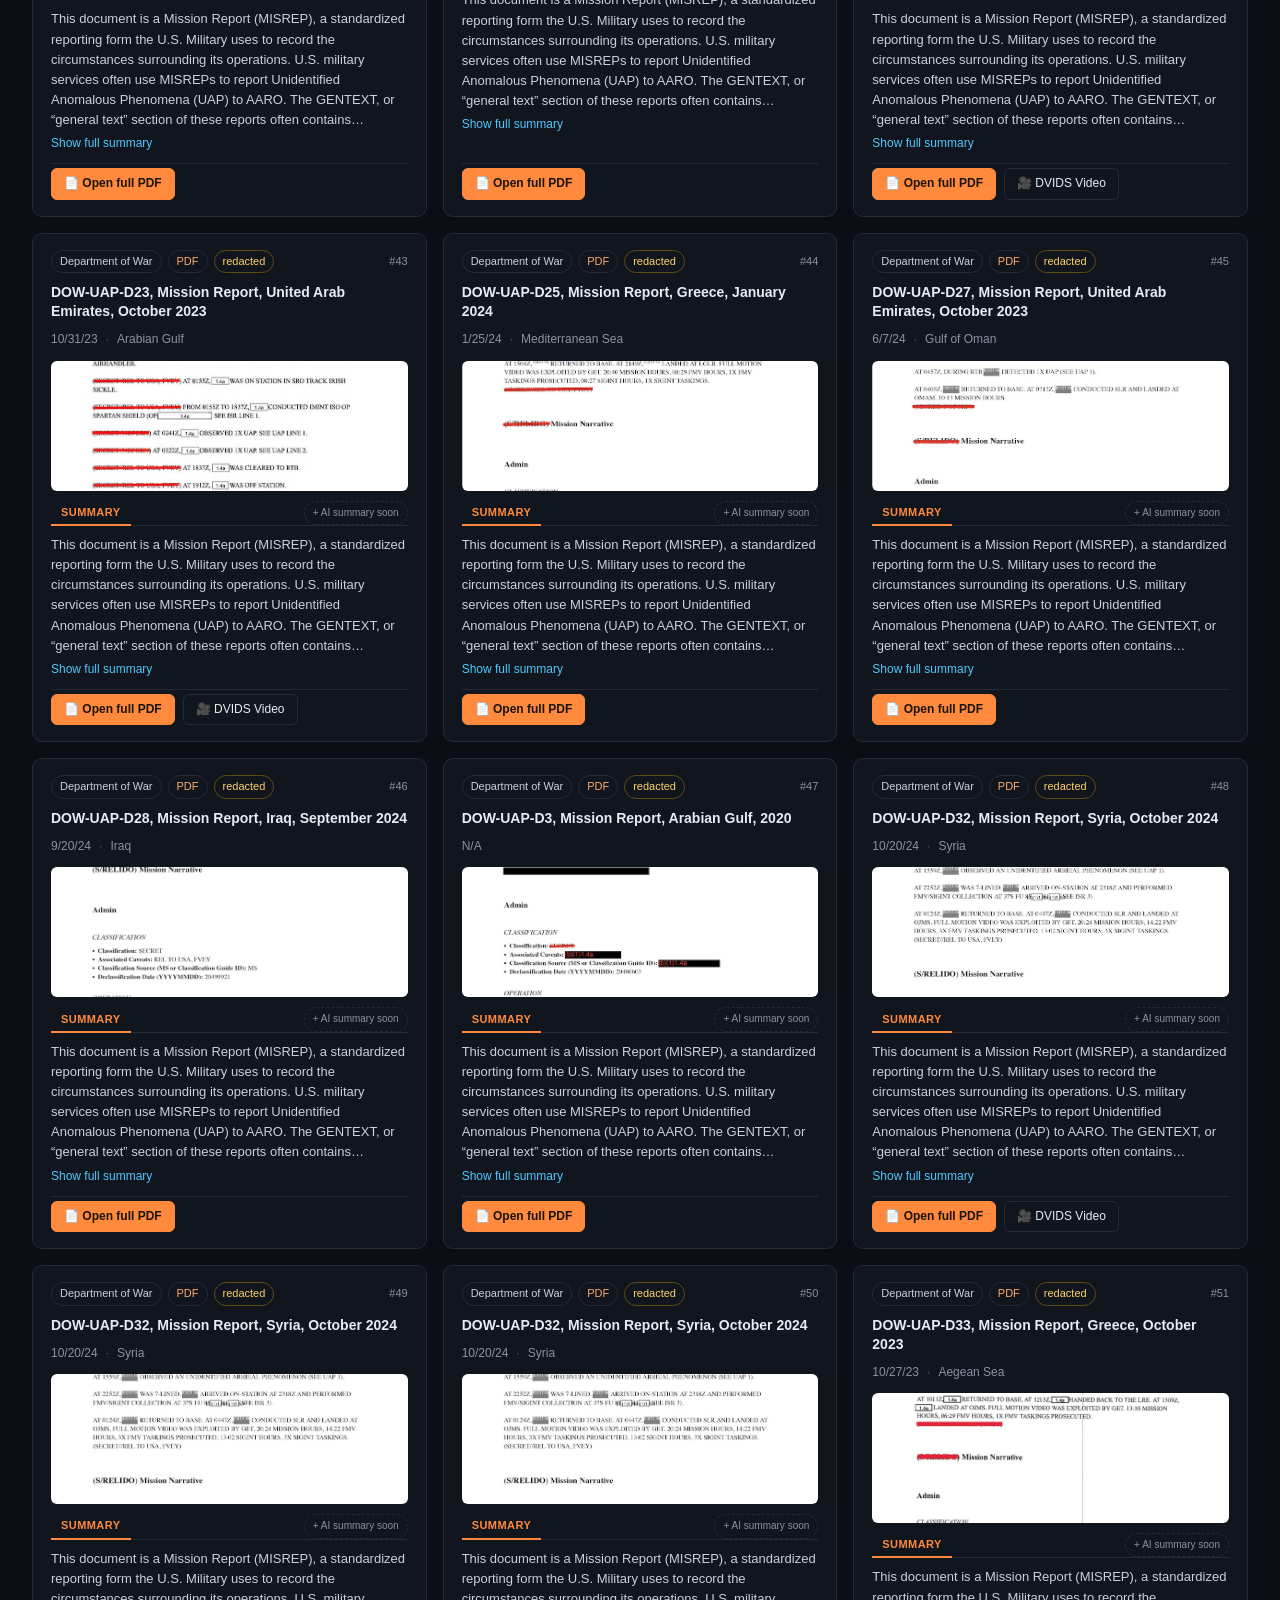
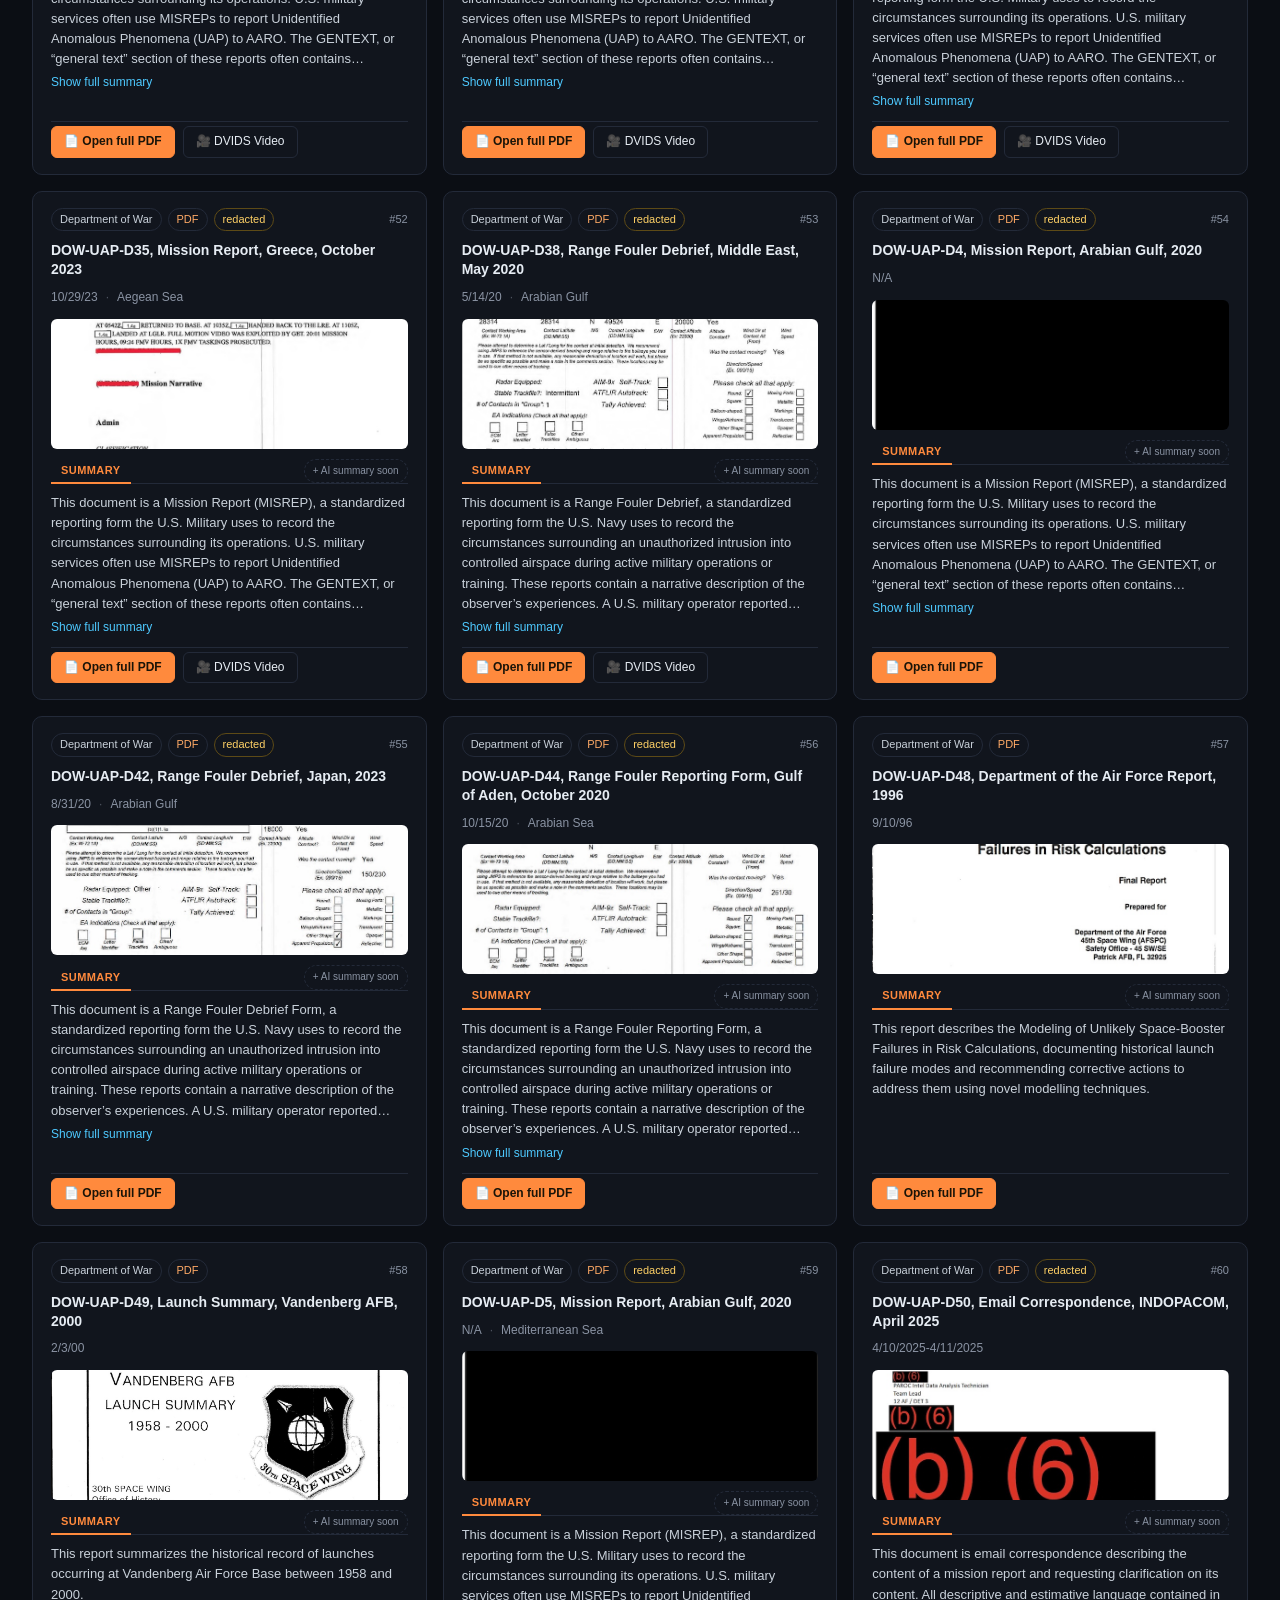
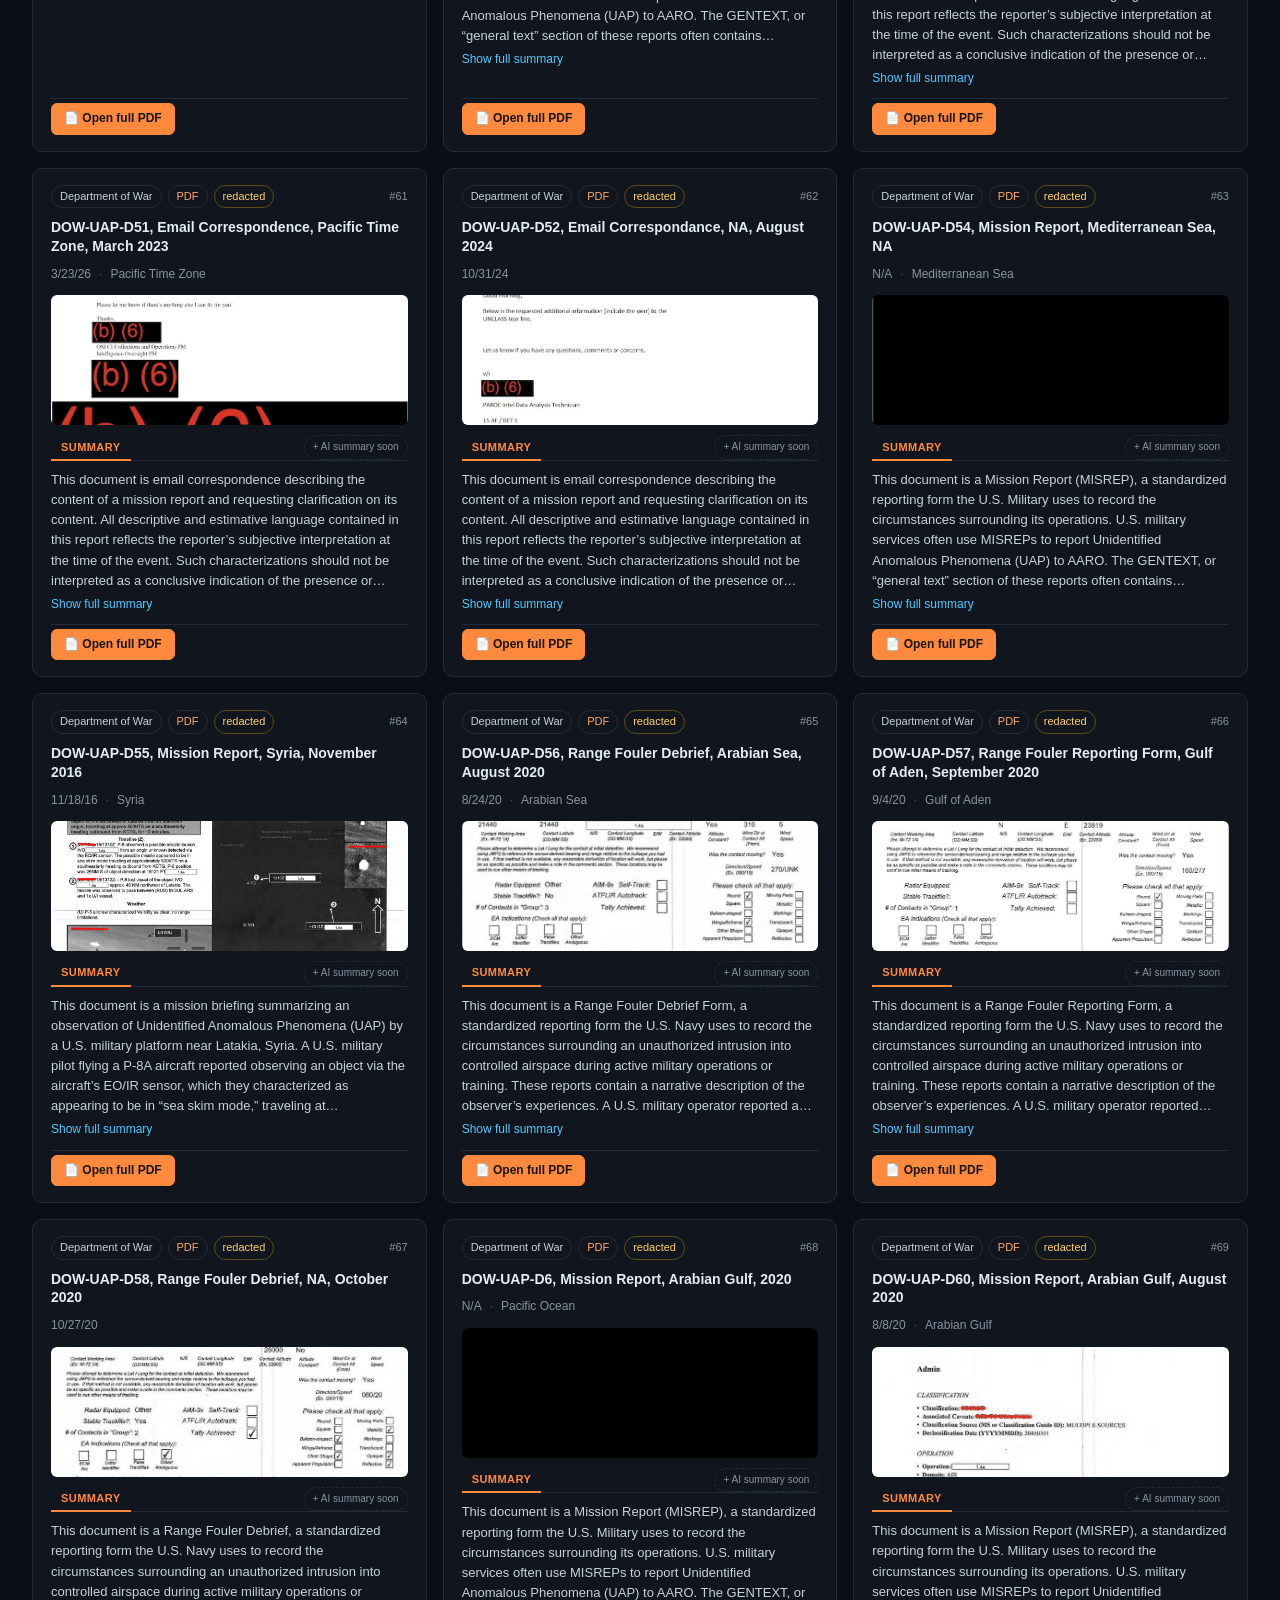
==== commit 32c64bf9: "Catalog → card feed; LLM summary scaffolding (summarize.py) Friend feedback: 'gallery view is dope' " ====
--- a/index.html
+++ b/index.html
@@ -42,56 +42,142 @@
   .stat { background: var(--panel); border:1px solid var(--line); padding:14px; border-radius: 8px; }
   .stat .num { font-size: 26px; font-weight: 600; color: var(--accent2); }
   .stat .lbl { color: var(--muted); font-size: 12px; text-transform: uppercase; letter-spacing:.05em; margin-top:4px; }
-  .filters { padding: 0 32px; max-width: 1400px; display: flex; gap: 8px; flex-wrap: wrap; align-items: center; }
+  .filters { padding: 0 32px; max-width: 1400px; margin: 0 auto; display: flex; gap: 8px; flex-wrap: wrap; align-items: center; }
   .filters input, .filters select { background: var(--panel); color: var(--text); border:1px solid var(--line); border-radius: 6px; padding: 8px 10px; font: inherit; }
   .filters input { min-width: 240px; }
-  .filters .count { color: var(--muted); margin-left: auto; }
-  .table-wrap { padding: 8px 32px 60px; max-width: 1400px; overflow-x:auto; }
-  table { width:100%; border-collapse: collapse; font-size: 13px; }
-  thead th { position: sticky; top: 0; background: var(--panel2); color: var(--muted); font-weight: 600; text-align: left; padding: 10px 8px; border-bottom: 1px solid var(--line); cursor: pointer; user-select: none; white-space: nowrap; }
-  thead th:hover { color: var(--accent); }
-  tbody tr {
-    cursor: pointer;
-    transition: background .12s, box-shadow .12s;
-  }
-  tbody tr:hover { background: rgba(78,201,255,0.07); box-shadow: inset 3px 0 0 var(--accent); }
-  tbody tr:hover td.title .open-arrow { opacity: 1; transform: translateX(0); }
-  tbody td { padding: 10px 8px; border-bottom: 1px solid var(--line); vertical-align: top; }
-  td.title { font-weight: 500; max-width: 360px; }
-  td.title .title-text {
-    display: inline-flex; align-items: center; gap: 6px;
-    color: var(--text);
-  }
-  td.title .open-arrow {
-    color: var(--accent);
-    font-size: 14px;
-    opacity: 0;
-    transform: translateX(-4px);
-    transition: opacity .12s, transform .12s;
-  }
-  td.title .row-links {
-    display: flex; gap: 6px; flex-wrap: wrap; margin-top: 6px;
-  }
-  td.title .row-links a {
-    font-size: 11px; padding: 2px 8px;
-    border: 1px solid var(--line); border-radius: 4px;
-    color: var(--accent2); text-decoration: none;
-  }
-  td.title .row-links a:hover { border-color: var(--accent); color: var(--accent); }
-  td.desc { color: #c9d1da; max-width: 420px; font-size: 12px; }
-  td.desc .truncated { display: -webkit-box; -webkit-line-clamp: 3; -webkit-box-orient: vertical; overflow: hidden; }
-  td.desc.expanded .truncated { -webkit-line-clamp: unset; }
-  td.desc button { background: none; border: 1px dashed var(--line); color: var(--accent2); border-radius: 4px; padding: 2px 6px; font-size: 11px; cursor: pointer; margin-top: 4px; }
-  .pill { display: inline-block; padding: 2px 7px; font-size: 11px; border-radius: 999px; border:1px solid var(--line); white-space: nowrap; }
+  .filters .count { color: var(--muted); margin-left: auto; font-variant-numeric: tabular-nums; }
+
+  /* === Catalog as card feed === */
+  .feed-wrap {
+    max-width: 1400px;
+    margin: 0 auto;
+    padding: 14px 32px 60px;
+  }
+  .feed {
+    display: grid;
+    grid-template-columns: repeat(auto-fill, minmax(360px, 1fr));
+    gap: 16px;
+  }
+  .pill { display: inline-block; padding: 2px 8px; font-size: 11px; border-radius: 999px; border:1px solid var(--line); white-space: nowrap; line-height: 1.6; }
   .pill.PDF { color: #ffaa66; }
   .pill.VID { color: #ff7d99; border-color: #5b2737; }
   .pill.IMG { color: #93e0a4; }
   .pill.agency { color: #c9d1da; }
   .pill.redacted { color: var(--warn); border-color: #5d4a16; }
-  td.meta { white-space: nowrap; color: var(--muted); }
-  .thumb { width: 56px; height: 36px; object-fit: cover; border-radius: 3px; background: #222; margin-top: 6px; display: block; }
-  @media (max-width: 980px) {
-    td.desc { display: none; }
+
+  .rcard {
+    background: var(--panel);
+    border: 1px solid var(--line);
+    border-radius: 10px;
+    padding: 16px 18px;
+    display: flex; flex-direction: column;
+    gap: 10px;
+    transition: border-color .15s, transform .15s;
+    position: relative;
+  }
+  .rcard:hover { border-color: rgba(78,201,255,.35); transform: translateY(-1px); }
+  .rcard .rc-head { display: flex; align-items: center; gap: 6px; flex-wrap: wrap; }
+  .rcard .rc-id { font-size: 11px; color: var(--muted); font-variant-numeric: tabular-nums; margin-left: auto; }
+  .rcard h3.rc-title {
+    margin: 0;
+    font-size: 14px;
+    font-weight: 600;
+    line-height: 1.35;
+    color: var(--text);
+    word-break: break-word;
+  }
+  .rcard .rc-meta {
+    color: var(--muted); font-size: 12px;
+    display: flex; gap: 8px; flex-wrap: wrap;
+  }
+  .rcard .rc-meta .sep { opacity: .5; }
+  .rcard .rc-thumb {
+    width: 100%; max-height: 130px; object-fit: cover; border-radius: 6px;
+    background: #181b22; margin-top: 2px;
+  }
+
+  .rcard .rc-tabs {
+    display: flex; gap: 2px;
+    border-bottom: 1px solid var(--line);
+    margin-bottom: -1px;
+  }
+  .rcard .rc-tabs button {
+    background: transparent; border: 0; color: var(--muted);
+    padding: 6px 10px;
+    font: 600 11px/1 -apple-system,BlinkMacSystemFont,"Segoe UI",sans-serif;
+    text-transform: uppercase; letter-spacing: .04em;
+    cursor: pointer;
+    border-bottom: 2px solid transparent;
+    margin-bottom: -1px;
+  }
+  .rcard .rc-tabs button:hover { color: var(--text); }
+  .rcard .rc-tabs button.active { color: var(--accent); border-bottom-color: var(--accent); }
+  .rcard .rc-tabs .upgrade-hint {
+    margin-left: auto;
+    font-size: 10px; color: var(--muted);
+    padding: 4px 8px; align-self: center;
+    border: 1px dashed var(--line); border-radius: 999px;
+    text-transform: none; letter-spacing: 0; font-weight: 400;
+  }
+
+  .rcard .rc-body {
+    color: #c9d1da; font-size: 13px; line-height: 1.55;
+    flex: 1;
+  }
+  .rcard .rc-body .truncated { display: -webkit-box; -webkit-line-clamp: 6; -webkit-box-orient: vertical; overflow: hidden; }
+  .rcard .rc-body.expanded .truncated { -webkit-line-clamp: unset; }
+  .rcard .rc-body.expanded { white-space: pre-wrap; }
+  .rcard .rc-body .show-more {
+    background: none; border: 0; color: var(--accent2);
+    padding: 4px 0 0; font: inherit; font-size: 12px; cursor: pointer;
+  }
+  .rcard .rc-body .show-more:hover { color: var(--accent); }
+
+  .rcard .rc-quote {
+    border-left: 3px solid var(--accent2);
+    background: rgba(78,201,255,.04);
+    padding: 8px 12px; margin: 8px 0;
+    color: #d8e0ec; font-style: italic;
+    border-radius: 0 4px 4px 0;
+  }
+  .rcard .rc-key-facts {
+    margin: 6px 0 0; padding: 0 0 0 18px;
+    font-size: 12px; color: #c9d1da;
+  }
+  .rcard .rc-key-facts li { margin: 2px 0; }
+  .rcard .rc-transcript {
+    background: rgba(0,0,0,.35);
+    border: 1px solid var(--line); border-radius: 6px;
+    padding: 10px 12px;
+    font: 12px/1.5 ui-monospace, SFMono-Regular, "SF Mono", Menlo, monospace;
+    max-height: 240px; overflow-y: auto;
+    white-space: pre-wrap; color: #b8bfc9;
+  }
+
+  .rcard .rc-actions {
+    display: flex; gap: 8px; flex-wrap: wrap;
+    margin-top: auto;
+    padding-top: 4px;
+    border-top: 1px solid var(--line);
+  }
+  .rcard .rc-actions a {
+    font-size: 12px; padding: 6px 12px;
+    border: 1px solid var(--line); border-radius: 6px;
+    color: var(--text); text-decoration: none;
+    display: inline-flex; gap: 6px; align-items: center;
+    transition: border-color .12s, color .12s, background .12s;
+  }
+  .rcard .rc-actions a.primary {
+    background: var(--accent); color: #1a1408; border-color: var(--accent);
+    font-weight: 600;
+  }
+  .rcard .rc-actions a.primary:hover { transform: scale(1.02); }
+  .rcard .rc-actions a:hover { border-color: var(--accent); color: var(--accent); }
+  .rcard .rc-actions a.primary:hover { color: #1a1408; }
+
+  @media (max-width: 720px) {
+    .feed-wrap { padding: 10px 16px 40px; }
+    .feed { grid-template-columns: 1fr; gap: 12px; }
   }
   footer { color: var(--muted); padding: 18px 32px 32px; font-size: 12px; border-top: 1px solid var(--line); }
 
@@ -601,21 +687,8 @@
   <span class="count" id="count">—</span>
 </section>
 
-<div class="table-wrap">
-  <table id="catalog">
-    <thead>
-      <tr>
-        <th data-key="id">#</th>
-        <th data-key="title">Title &mdash; click row to open</th>
-        <th data-key="agency">Agency</th>
-        <th data-key="type">Type</th>
-        <th data-key="incidentDate">Incident date</th>
-        <th data-key="incidentLocation">Location</th>
-        <th>Description</th>
-      </tr>
-    </thead>
-    <tbody></tbody>
-  </table>
+<div class="feed-wrap">
+  <div class="feed" id="catalog-feed"></div>
 </div>
 
 <footer>
@@ -686,101 +759,124 @@
 types.forEach(t=>{ const o=document.createElement('option'); o.value=t; o.textContent=t; $ty.appendChild(o); });
 locations.forEach(l=>{ if(!l) return; const o=document.createElement('option'); o.value=l; o.textContent=l; $lc.appendChild(o); });
 
-let sortKey = 'id', sortDir = 1;
+// Try to load LLM summaries (generated by `python3 summarize.py`). Cards
+// auto-upgrade to show TL;DR + verbatim quotes + transcript when this is present.
+let summaries = {};
+fetch('summaries.json').then(r => r.ok ? r.json() : null).then(j => {
+  if (j) { summaries = j; render(); }
+}).catch(() => {});
+
+function escapeHtml(s){
+  return String(s||'').replace(/[&<>"']/g, c=>({'&':'&amp;','<':'&lt;','>':'&gt;','"':'&quot;',"'":'&#39;'}[c]));
+}
 
 function render(){
   const q = document.getElementById('q').value.trim().toLowerCase();
   const ag = $ag.value, ty = $ty.value, lc = $lc.value;
   const ro = document.getElementById('redactedOnly').checked;
-  const tb = document.querySelector('#catalog tbody');
-  tb.innerHTML = '';
+  const feed = document.getElementById('catalog-feed');
+  feed.innerHTML = '';
   let filtered = records.filter(r=>{
     if (ag && r.agency!==ag) return false;
     if (ty && r.type!==ty) return false;
     if (lc && r.incidentLocation!==lc) return false;
     if (ro && (r.redaction||'').toUpperCase()!=='TRUE') return false;
     if (q) {
-      const blob = (r.title+' '+r.description+' '+r.incidentLocation+' '+r.incidentDate+' '+r.agency).toLowerCase();
+      const summary = summaries[r.id] || {};
+      const blob = (r.title+' '+r.description+' '+r.incidentLocation+' '+r.incidentDate+' '+r.agency+' '+(summary.tldr||'')+' '+(summary.transcript||'')).toLowerCase();
       if (!blob.includes(q)) return false;
     }
     return true;
   });
-  filtered.sort((a,b)=>{
-    let va=a[sortKey], vb=b[sortKey];
-    if (sortKey==='id'){ va=a.id; vb=b.id; }
-    va = (va||'').toString(); vb = (vb||'').toString();
-    return va.localeCompare(vb, undefined, {numeric:true}) * sortDir;
+  document.getElementById('count').textContent = filtered.length+' / '+records.length+' records';
+  for (const r of filtered) feed.appendChild(makeCard(r));
+}
+
+function makeCard(r) {
+  const isRed = (r.redaction||'').toUpperCase()==='TRUE';
+  const sum = summaries[r.id];
+  const card = document.createElement('article');
+  card.className = 'rcard';
+  card.dataset.recordId = r.id;
+
+  const meta = [r.incidentDate || 'date withheld', r.incidentLocation && r.incidentLocation !== 'N/A' ? r.incidentLocation : null]
+    .filter(Boolean).map(escapeHtml).join('<span class="sep">·</span>');
+
+  const tabs = [];
+  tabs.push({ id: 'summary', label: sum ? 'TL;DR' : 'Summary', active: true });
+  if (sum && sum.quotes && sum.quotes.length) tabs.push({ id: 'quotes', label: 'Verbatim quotes' });
+  if (sum && sum.transcript) tabs.push({ id: 'transcript', label: 'Source text' });
+
+  const description = (r.description || '').trim();
+  const tldr = sum?.tldr || description;
+
+  card.innerHTML = `
+    <div class="rc-head">
+      <span class="pill agency">${escapeHtml(r.agency||'')}</span>
+      <span class="pill ${r.type}">${r.type}</span>
+      ${isRed ? '<span class="pill redacted">redacted</span>' : ''}
+      <span class="rc-id">#${r.id}</span>
+    </div>
+    <h3 class="rc-title">${escapeHtml(r.title)}</h3>
+    <div class="rc-meta">${meta || '<span style="opacity:.6">—</span>'}</div>
+    ${r.localThumb ? `<img class="rc-thumb" loading="lazy" src="${r.localThumb}" alt="">` : ''}
+
+    <div class="rc-tabs" role="tablist">
+      ${tabs.map(t => `<button data-tab="${t.id}"${t.active?' class="active"':''}>${t.label}</button>`).join('')}
+      ${!sum ? '<span class="upgrade-hint" title="Run summarize.py to generate LLM summaries with verbatim quotes">+ AI summary soon</span>' : ''}
+    </div>
+
+    <div class="rc-body" data-pane="summary">
+      <div class="truncated">${escapeHtml(tldr) || '<em style="color:var(--muted)">No summary yet — open the PDF for the full document.</em>'}</div>
+      ${tldr.length > 280 ? '<button class="show-more">Show full summary</button>' : ''}
+      ${sum && sum.key_facts && sum.key_facts.length ? `
+        <ul class="rc-key-facts">${sum.key_facts.map(f => `<li>${escapeHtml(f)}</li>`).join('')}</ul>
+      ` : ''}
+    </div>
+
+    ${sum && sum.quotes && sum.quotes.length ? `
+    <div class="rc-body" data-pane="quotes" hidden>
+      ${sum.quotes.map(q => `<div class="rc-quote">${escapeHtml(q)}</div>`).join('')}
+    </div>` : ''}
+
+    ${sum && sum.transcript ? `
+    <div class="rc-body" data-pane="transcript" hidden>
+      <div class="rc-transcript">${escapeHtml(sum.transcript)}</div>
+    </div>` : ''}
+
+    <div class="rc-actions">
+      ${r.localFile ? `<a class="primary" href="${r.localFile}" target="_blank" data-event="pdf_open" data-record-id="${r.id}" data-agency="${escapeHtml(r.agency)}" data-incident-location="${escapeHtml(r.incidentLocation || '')}" data-source="${r.localFile === r.fileUrl ? 'war_gov' : 'local'}">📄 Open full PDF</a>` : ''}
+      ${r.dvidsUrl ? `<a href="${r.dvidsUrl}" target="_blank" data-event="video_open" data-record-id="${r.id}" data-agency="${escapeHtml(r.agency)}" data-dvids-id="${r.dvidsVideoId}">🎥 DVIDS Video</a>` : ''}
+      ${r.fileUrl && !r.localFile ? `<a href="${r.fileUrl}" target="_blank" data-event="source_open" data-record-id="${r.id}" data-agency="${escapeHtml(r.agency)}">↗ Source</a>` : ''}
+    </div>
+  `;
+
+  // Tab switching
+  card.querySelectorAll('.rc-tabs button').forEach(btn => {
+    btn.addEventListener('click', () => {
+      card.querySelectorAll('.rc-tabs button').forEach(b => b.classList.toggle('active', b === btn));
+      const active = btn.dataset.tab;
+      card.querySelectorAll('.rc-body').forEach(b => {
+        b.hidden = b.dataset.pane !== active;
+      });
+      track('card_tab', { tab: active, record_id: String(r.id), agency: r.agency || '' });
+    });
   });
-  document.getElementById('count').textContent = filtered.length+' / '+records.length+' records';
-  for (const r of filtered) {
-    const tr = document.createElement('tr');
-    const desc = (r.description||'').slice(0, 1500);
-    const isRed = (r.redaction||'').toUpperCase()==='TRUE';
-    const primaryHref = r.localFile || r.fileUrl || r.dvidsUrl || '';
-    if (primaryHref) tr.dataset.primaryHref = primaryHref;
-    tr.dataset.recordId = r.id;
-    tr.dataset.agency = r.agency || '';
-    tr.dataset.incidentLocation = r.incidentLocation || '';
-    tr.innerHTML = `
-      <td>${r.id}</td>
-      <td class="title">
-        <div class="title-text">
-          <span>${escapeHtml(r.title)}</span>
-          <span class="open-arrow" aria-hidden="true">↗</span>
-        </div>
-        <div class="row-links">
-          ${r.localFile ? `<a href="${r.localFile}" target="_blank" data-event="pdf_open" data-record-id="${r.id}" data-agency="${escapeHtml(r.agency)}" data-incident-location="${escapeHtml(r.incidentLocation || '')}" data-source="${r.localFile === r.fileUrl ? 'war_gov' : 'local'}" onclick="event.stopPropagation()">📄 Open PDF</a>` : ''}
-          ${r.dvidsUrl ? `<a href="${r.dvidsUrl}" target="_blank" data-event="video_open" data-record-id="${r.id}" data-agency="${escapeHtml(r.agency)}" data-dvids-id="${r.dvidsVideoId}" onclick="event.stopPropagation()">🎥 Video</a>` : ''}
-          ${r.fileUrl && !r.localFile ? `<a href="${r.fileUrl}" target="_blank" data-event="source_open" data-record-id="${r.id}" data-agency="${escapeHtml(r.agency)}" onclick="event.stopPropagation()">↗ Source</a>` : ''}
-        </div>
-        ${r.localThumb ? `<img class="thumb" loading="lazy" src="${r.localThumb}" alt="">` : ''}
-      </td>
-      <td><span class="pill agency">${escapeHtml(r.agency||'')}</span></td>
-      <td>
-        <span class="pill ${r.type}">${r.type}</span>
-        ${isRed ? '<span class="pill redacted">redacted</span>' : ''}
-      </td>
-      <td class="meta">${escapeHtml(r.incidentDate||'')}</td>
-      <td class="meta">${escapeHtml(r.incidentLocation||'')}</td>
-      <td class="desc"><div class="truncated">${escapeHtml(desc)}</div>${desc.length > 220 ? '<button>Expand</button>' : ''}</td>
-    `;
-    // Whole row clickable → opens primary file (PDF preferred, else video). Skip if click landed on a link/button (those have stopPropagation).
-    if (primaryHref) {
-      tr.addEventListener('click', () => {
-        track('row_open', {
-          record_id: String(r.id),
-          agency: r.agency || '',
-          incident_location: (r.incidentLocation || '').slice(0, 60),
-          target: r.localFile ? 'pdf' : (r.dvidsUrl ? 'video' : 'source')
-        });
-        window.open(primaryHref, '_blank', 'noopener');
-      });
-    }
-    const btn = tr.querySelector('button');
-    if (btn) btn.addEventListener('click', e=>{
-      e.stopPropagation();
-      const td = e.target.closest('td');
-      td.classList.toggle('expanded');
-      btn.textContent = td.classList.contains('expanded') ? 'Collapse' : 'Expand';
-      if (td.classList.contains('expanded')) {
+
+  // Show-more on summary
+  const moreBtn = card.querySelector('.show-more');
+  if (moreBtn) {
+    moreBtn.addEventListener('click', () => {
+      const body = moreBtn.closest('.rc-body');
+      body.classList.toggle('expanded');
+      moreBtn.textContent = body.classList.contains('expanded') ? 'Show less' : 'Show full summary';
+      if (body.classList.contains('expanded')) {
         track('description_expand', { record_id: String(r.id), agency: r.agency });
       }
     });
-    tb.appendChild(tr);
-  }
+  }
+  return card;
 }
-
-function escapeHtml(s){
-  return String(s||'').replace(/[&<>"']/g, c=>({'&':'&amp;','<':'&lt;','>':'&gt;','"':'&quot;',"'":'&#39;'}[c]));
-}
-
-document.querySelectorAll('thead th[data-key]').forEach(th=>{
-  th.addEventListener('click', ()=>{
-    const k = th.dataset.key;
-    if (sortKey === k) sortDir *= -1; else { sortKey = k; sortDir = 1; }
-    render();
-  });
-});
 ['q','agency','type','loc','redactedOnly'].forEach(id=>{
   document.getElementById(id).addEventListener('input', render);
   document.getElementById(id).addEventListener('change', render);
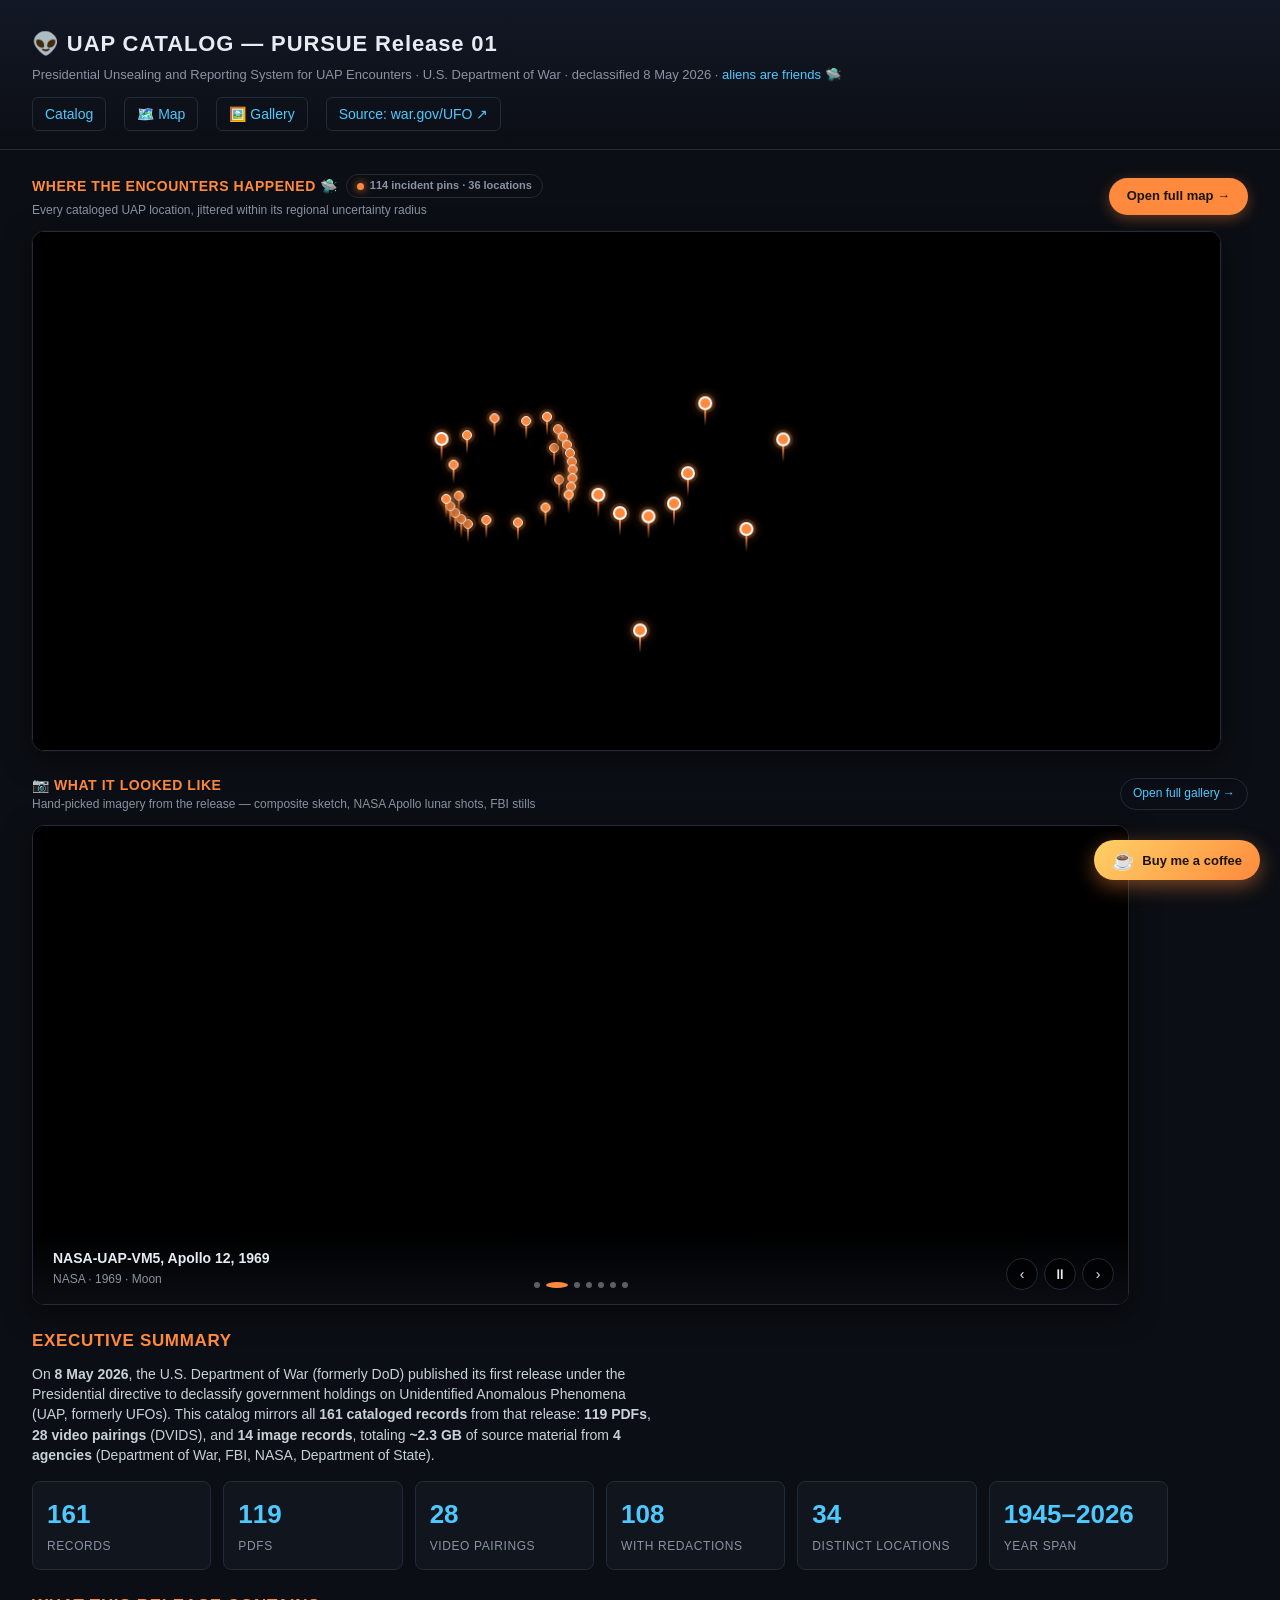
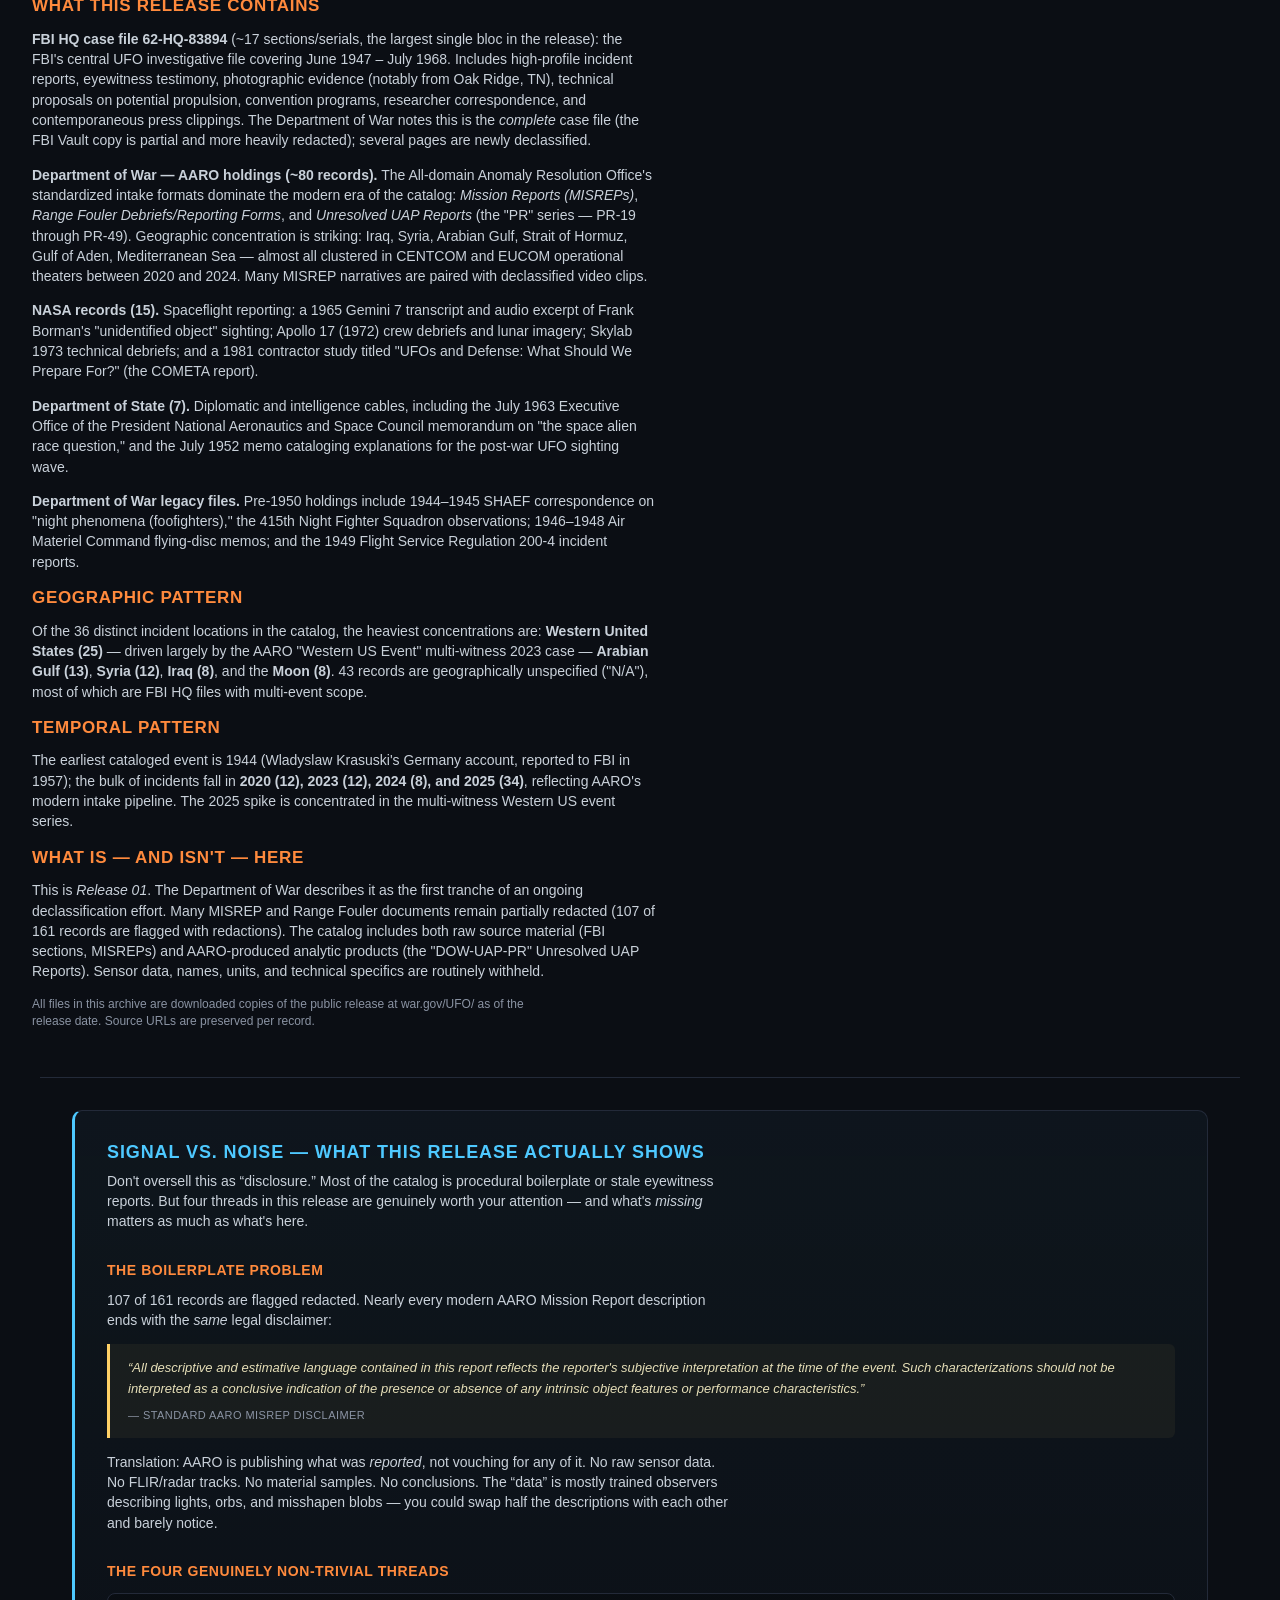
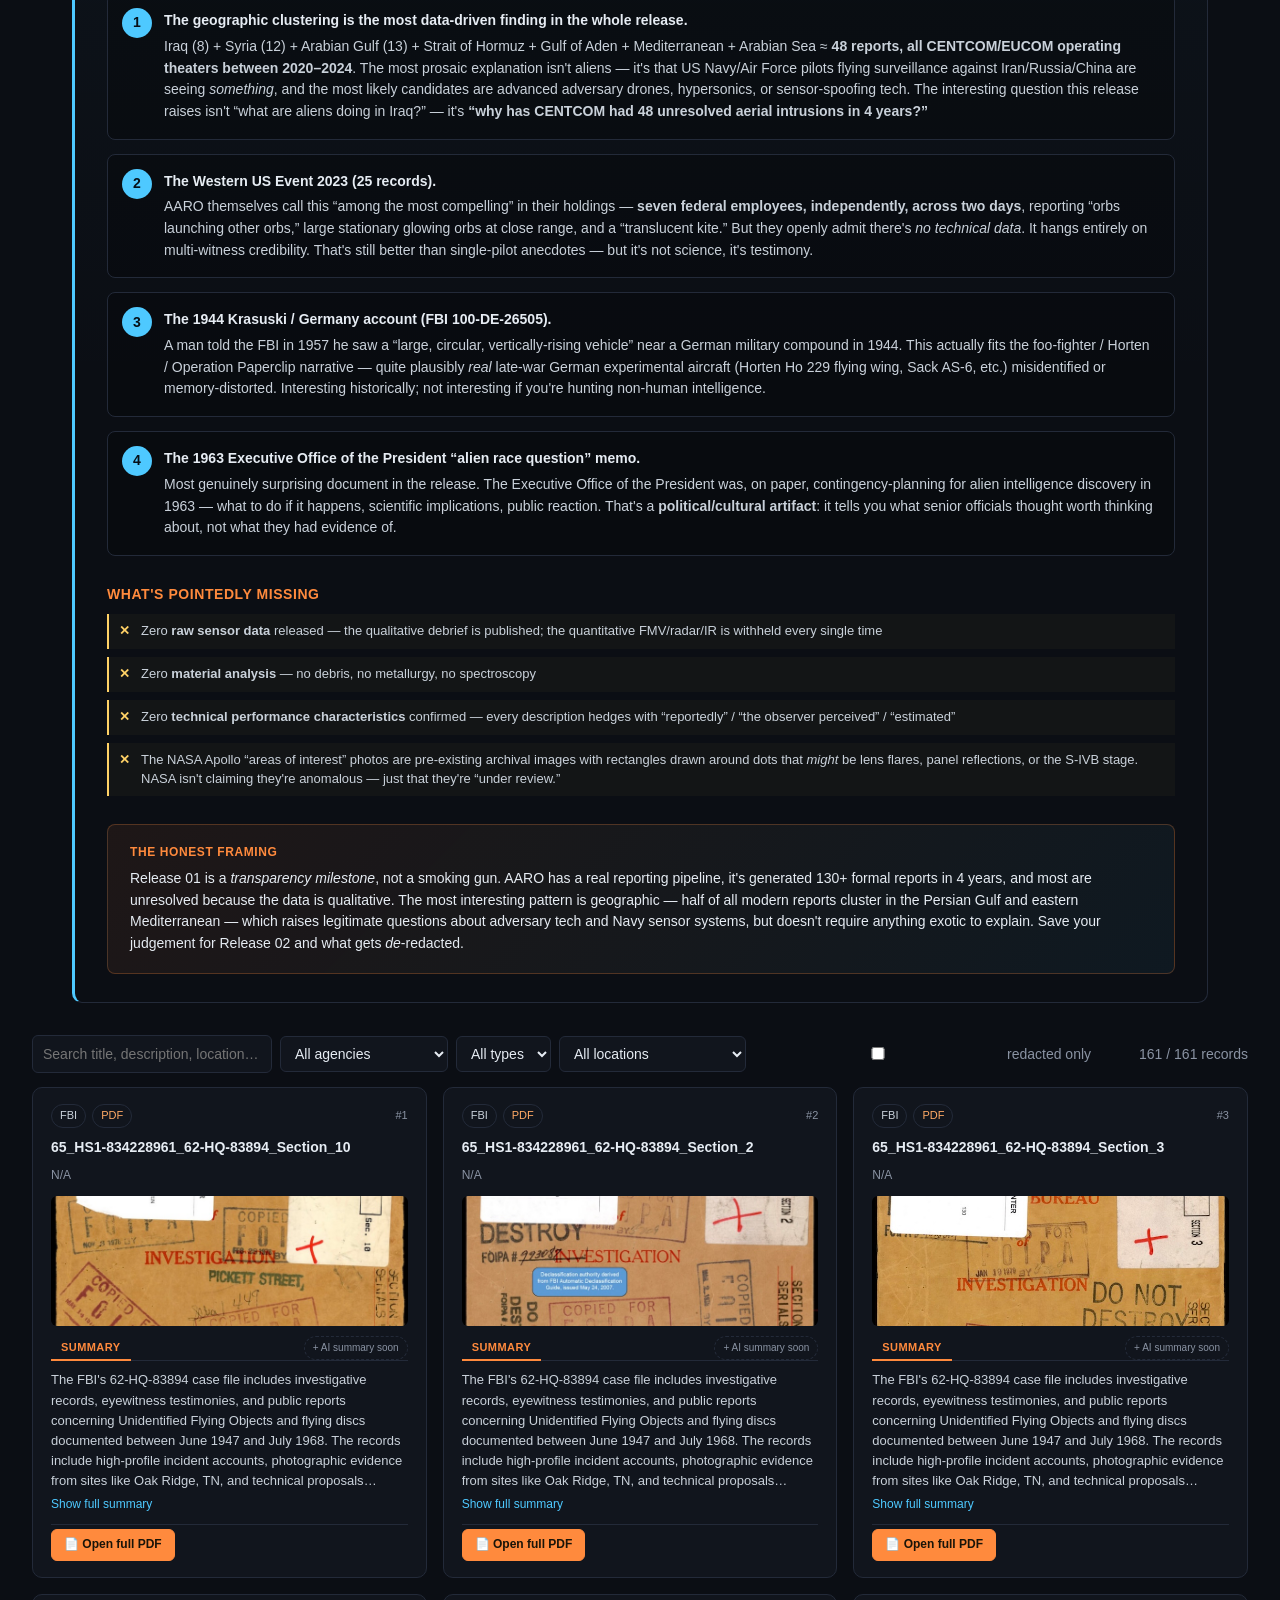
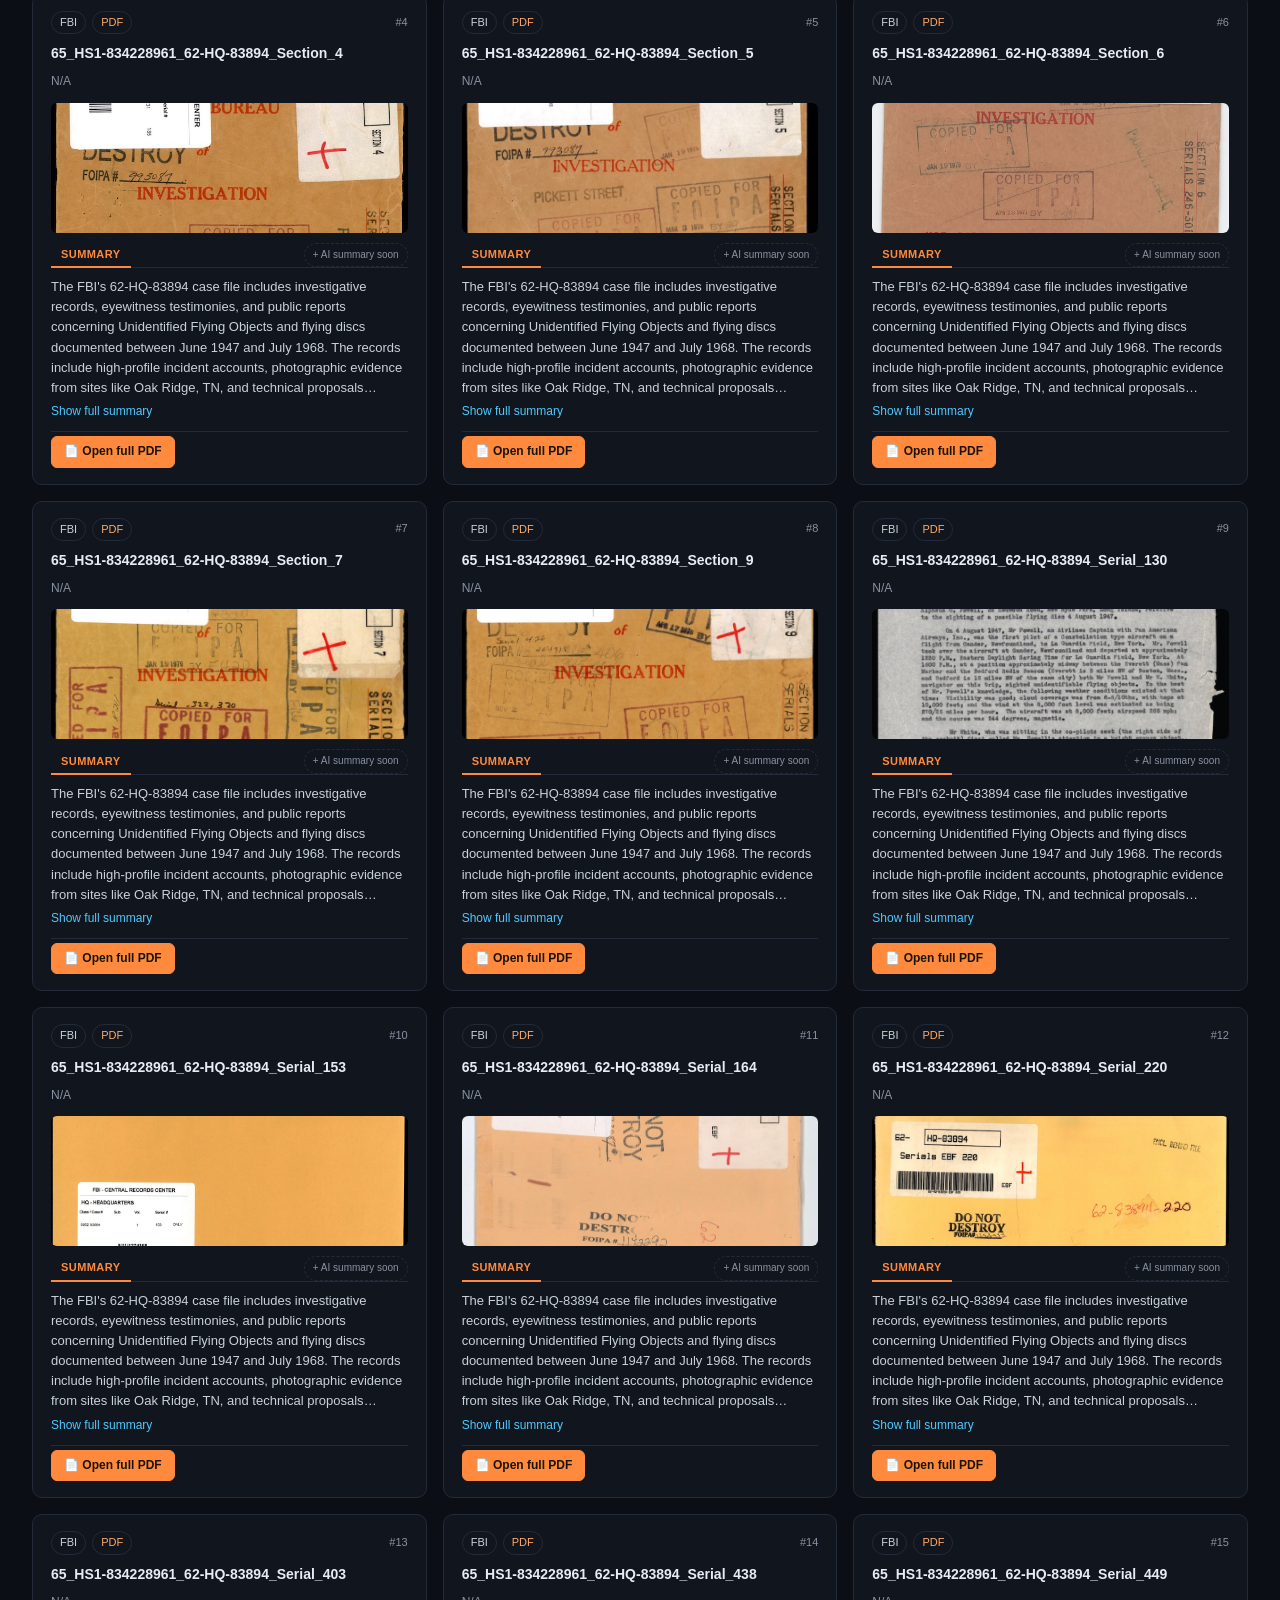
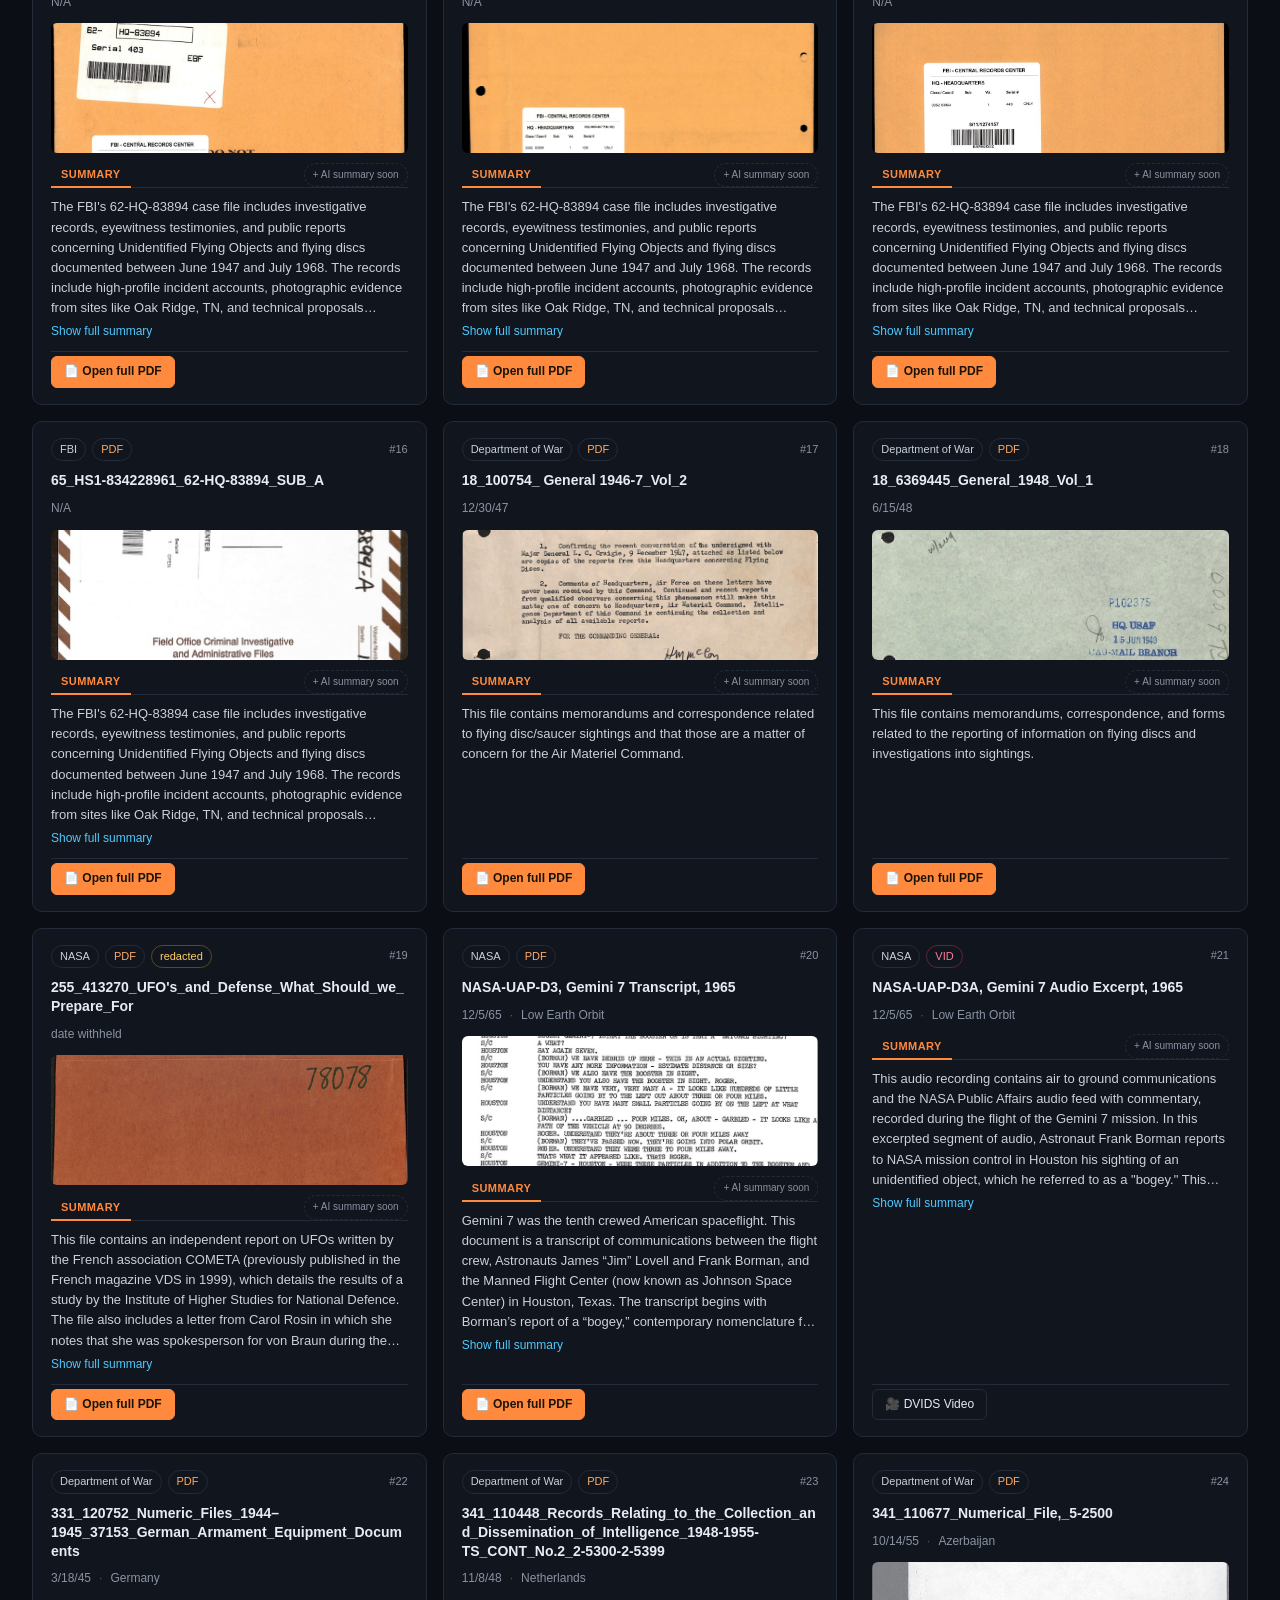
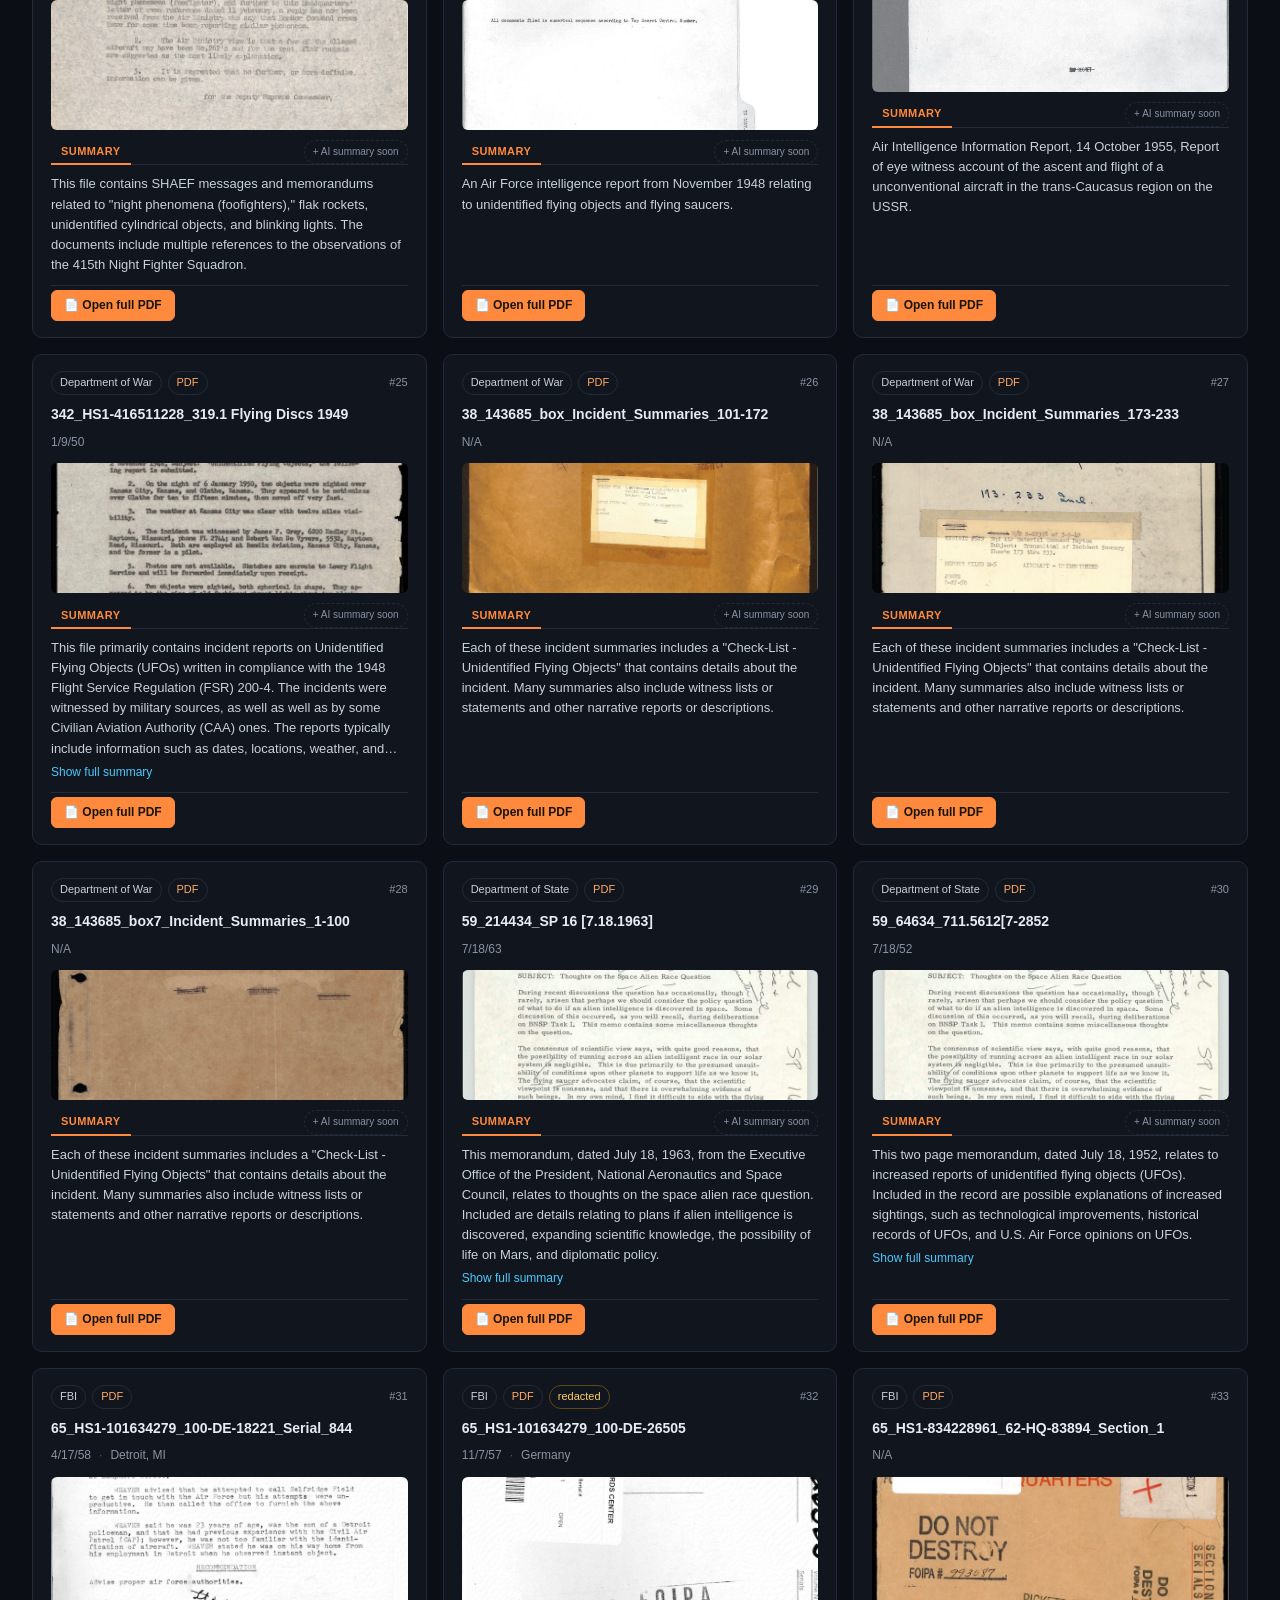
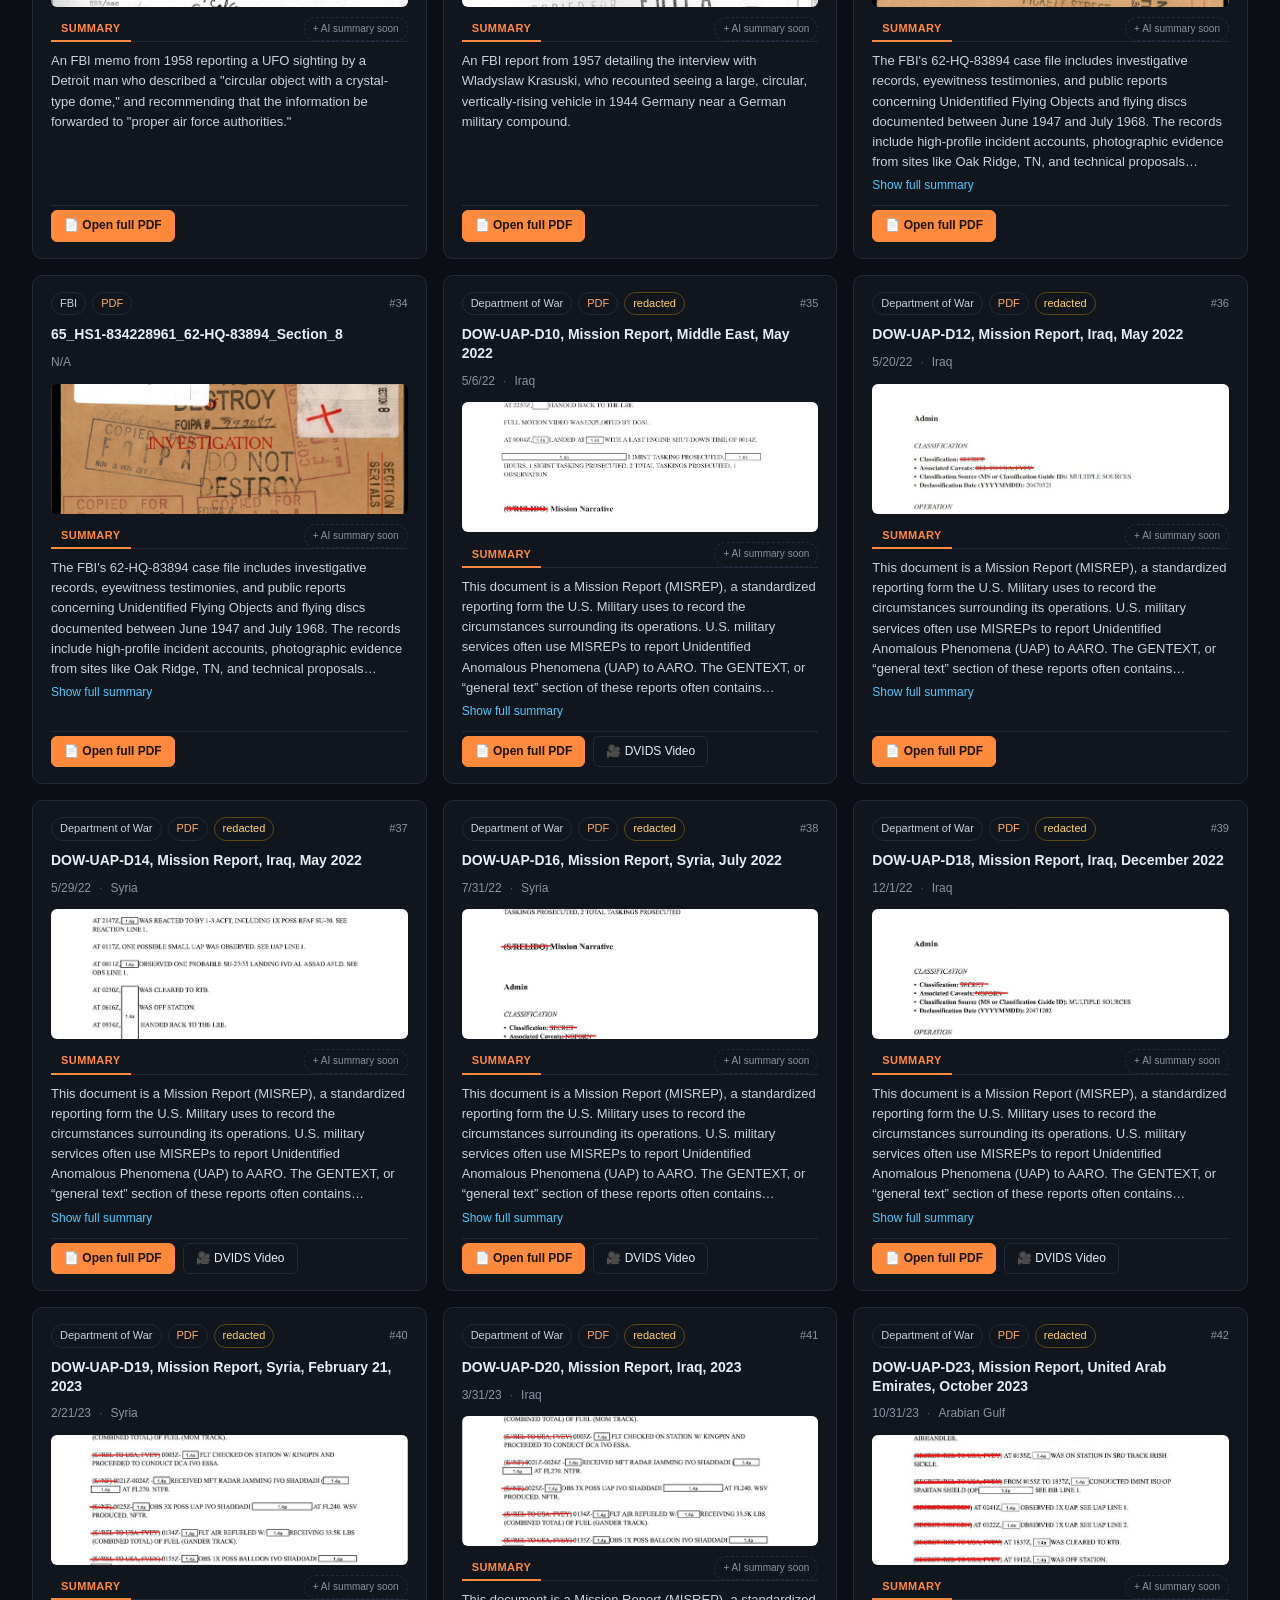
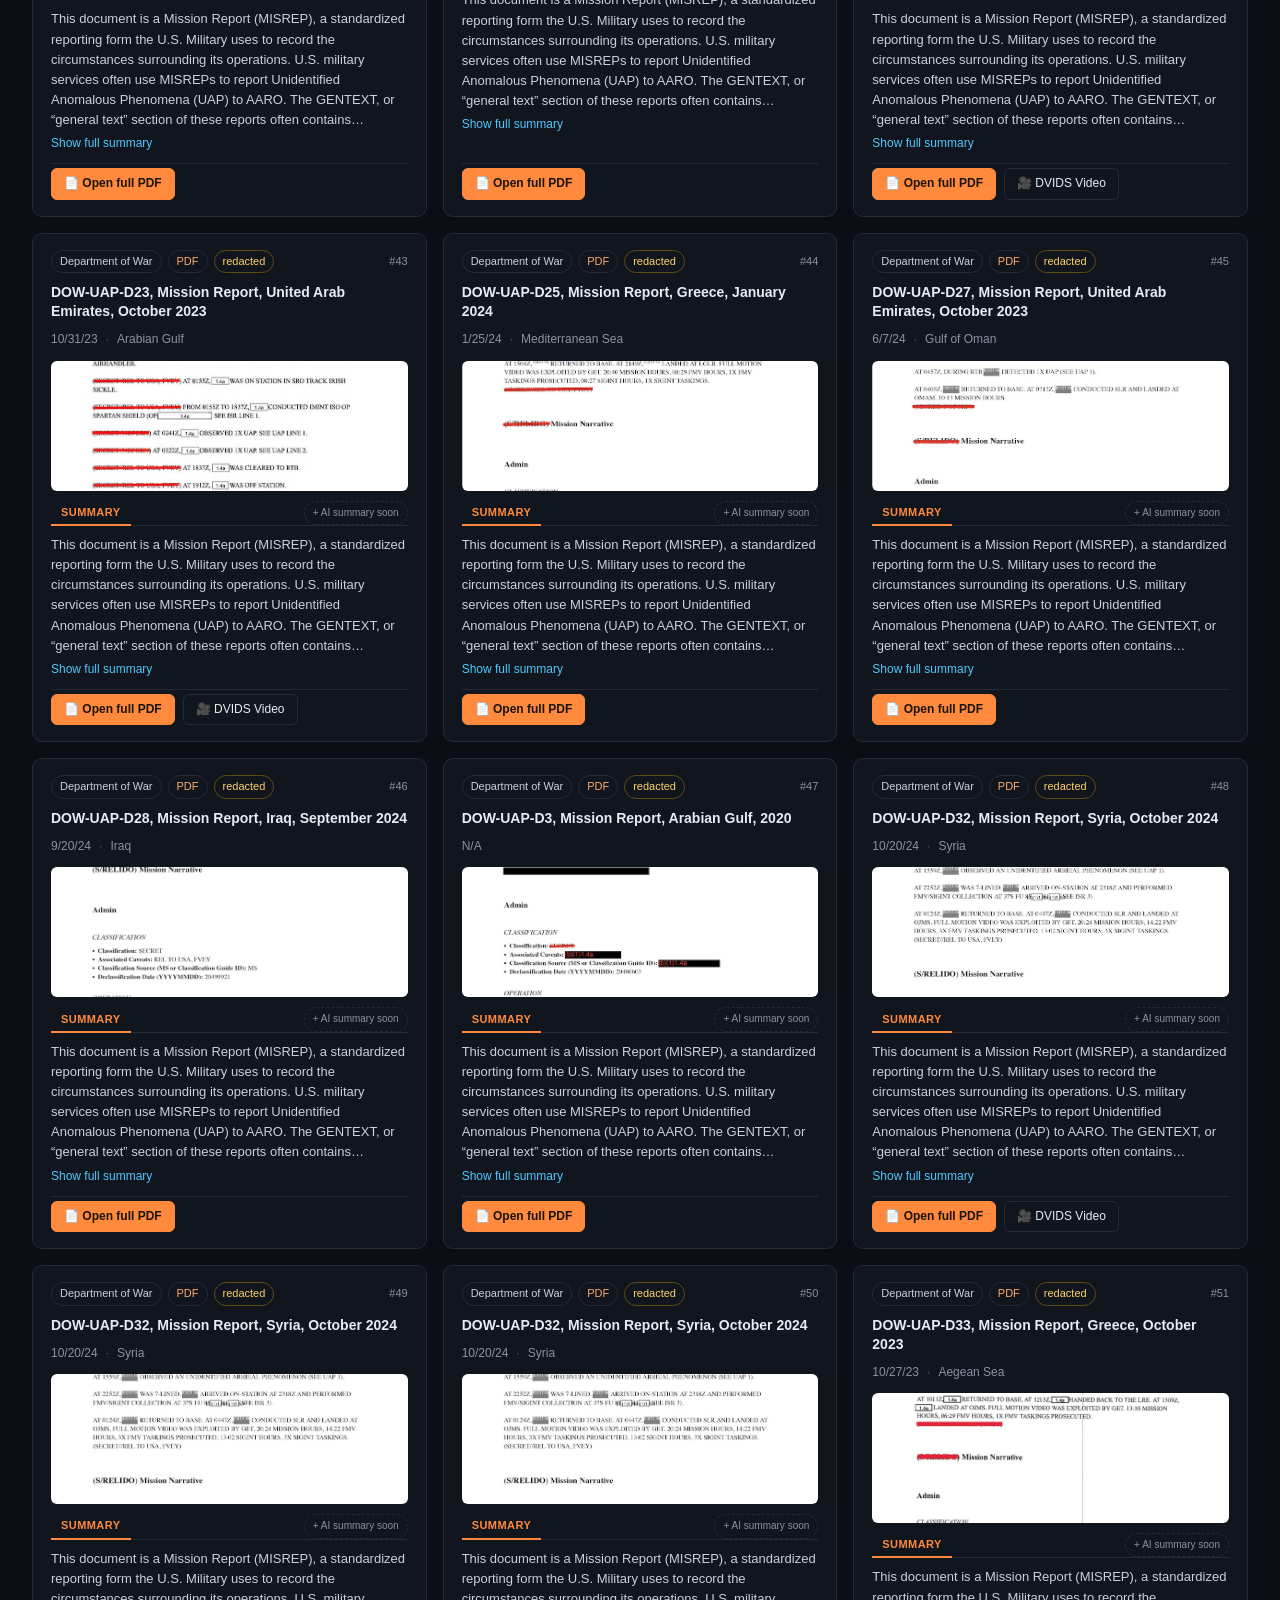
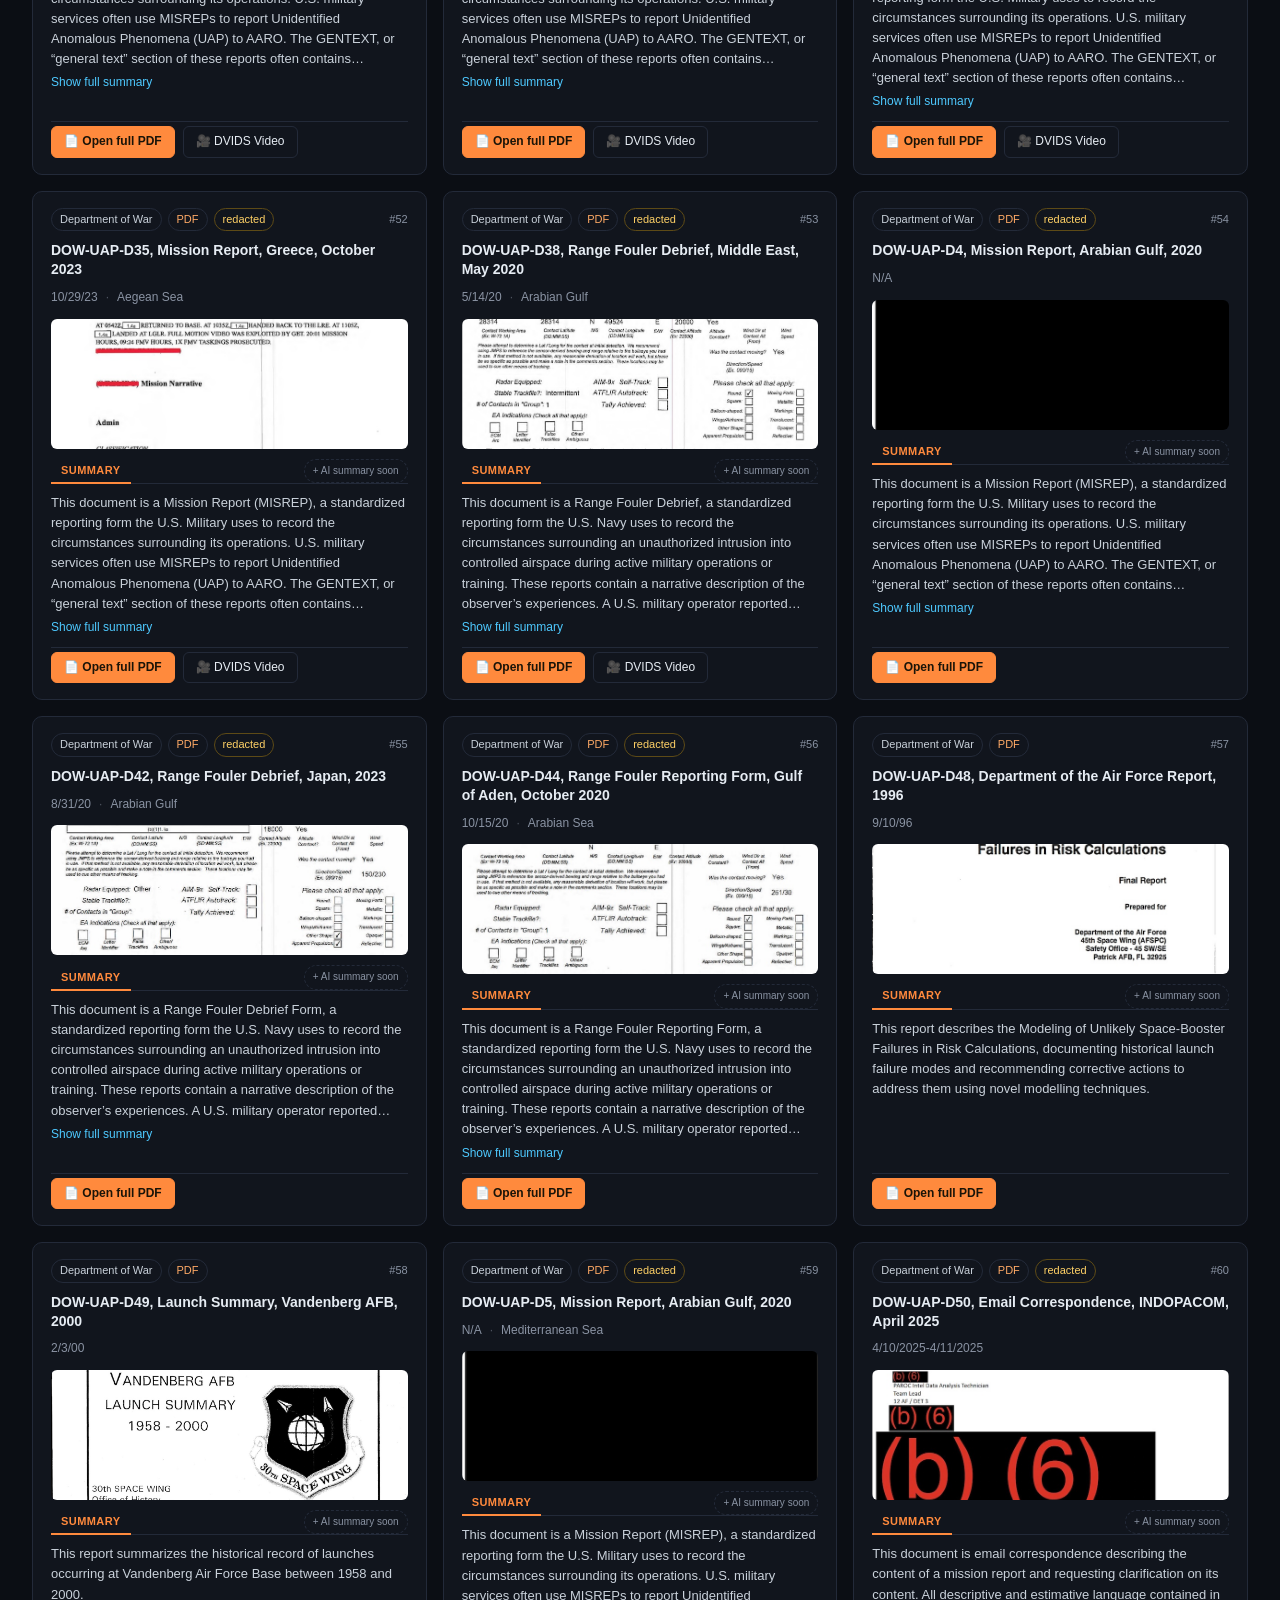
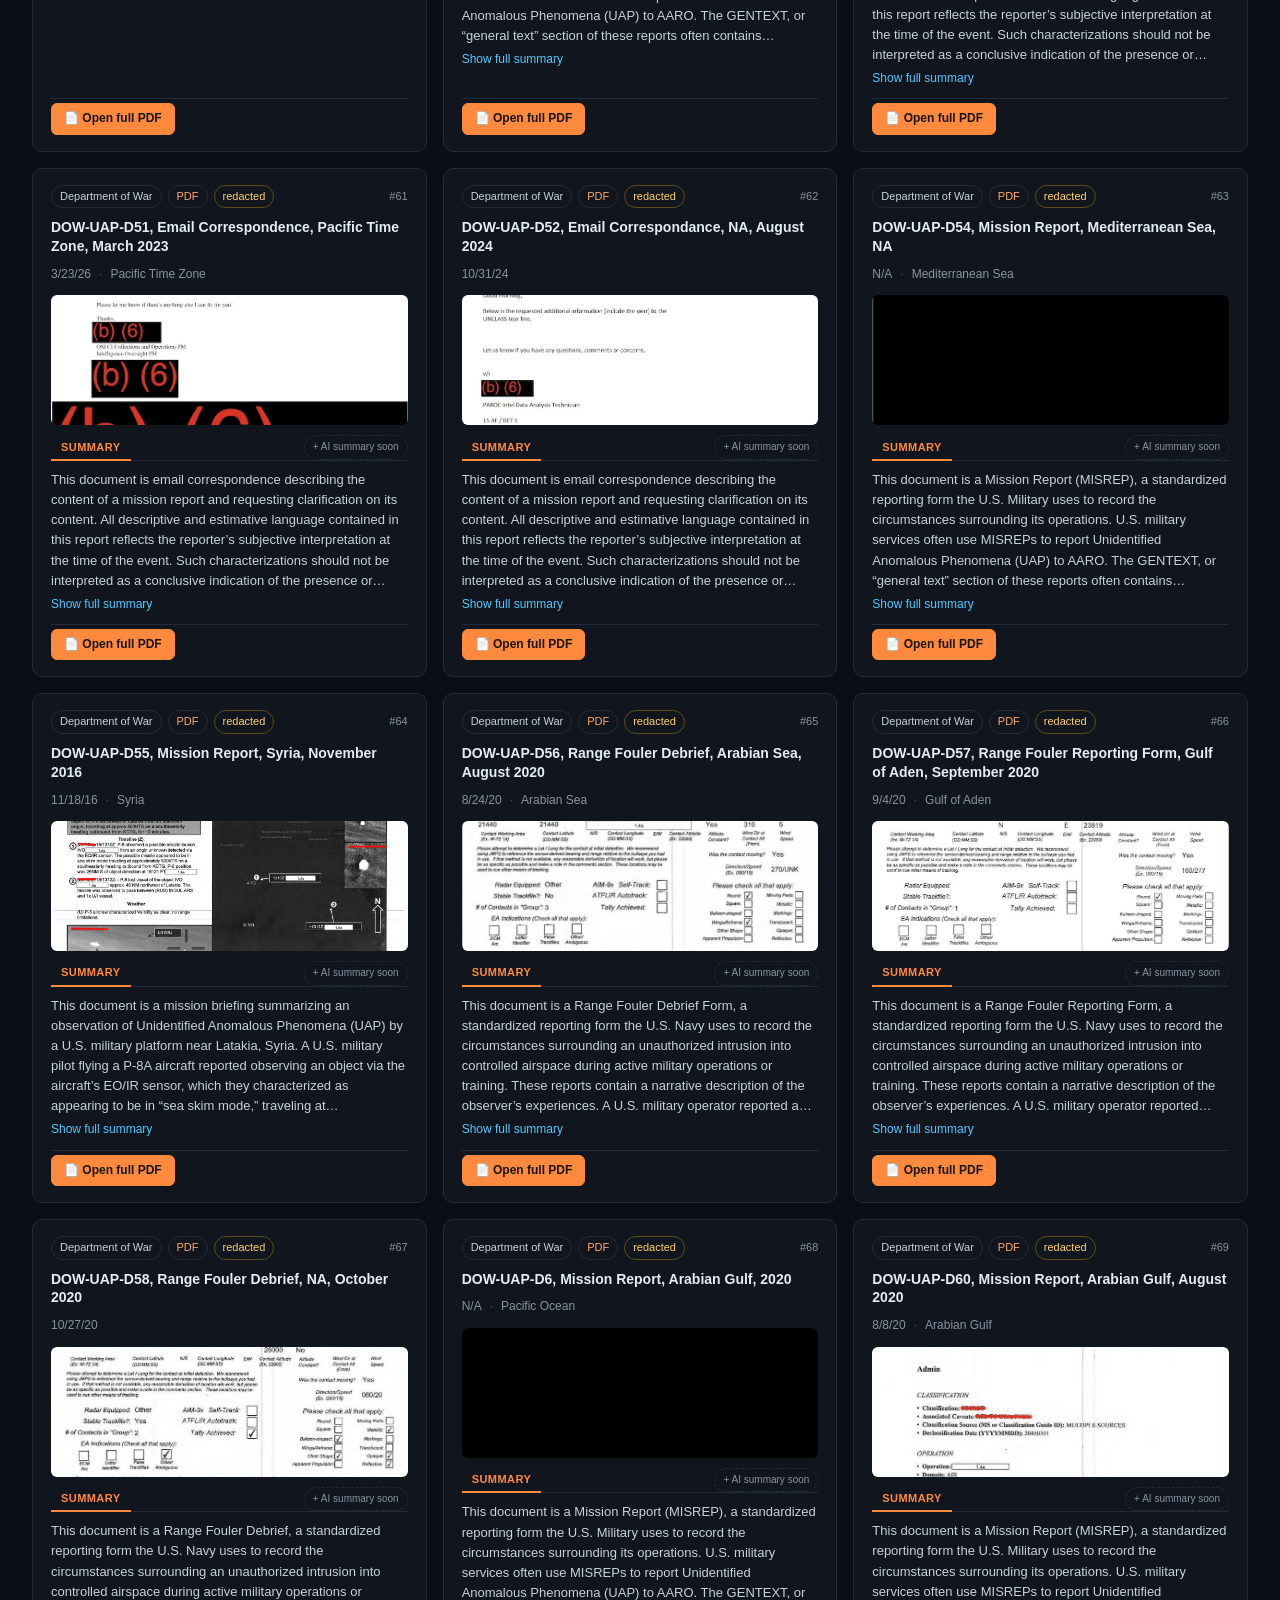
==== commit 715bee0f: "Hide NASA-UAP-VM2 from gallery + slideshow (empty zoom boxes; no visible UAP)" ====
--- a/index.html
+++ b/index.html
@@ -917,7 +917,6 @@
   'NASA-UAP-VM6, Apollo 17, 1972',
   'FBI Photo A1',
   'FBI Photo A5',
-  'NASA-UAP-VM2, Apollo 12, 1969',
   'FBI Photo A3',
   'NASA-UAP-VM1, Apollo 12, 1969'
 ];
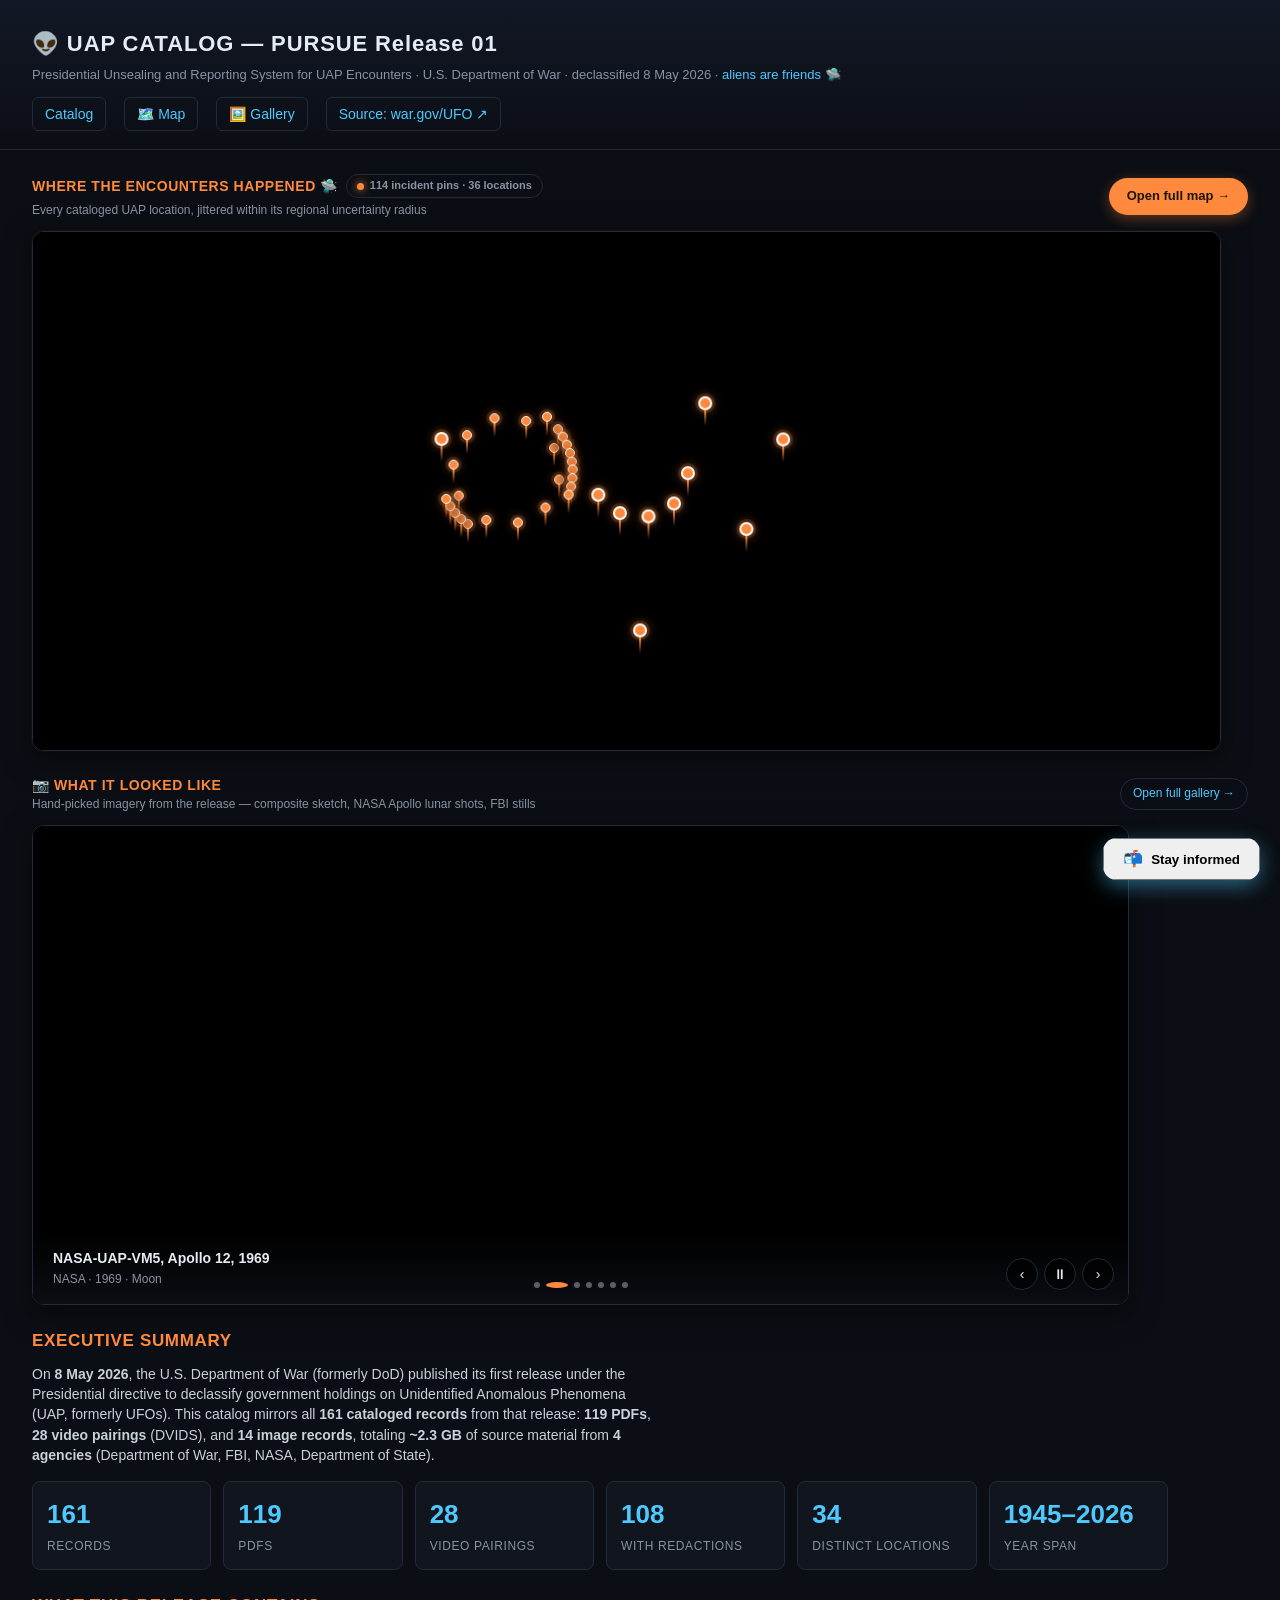
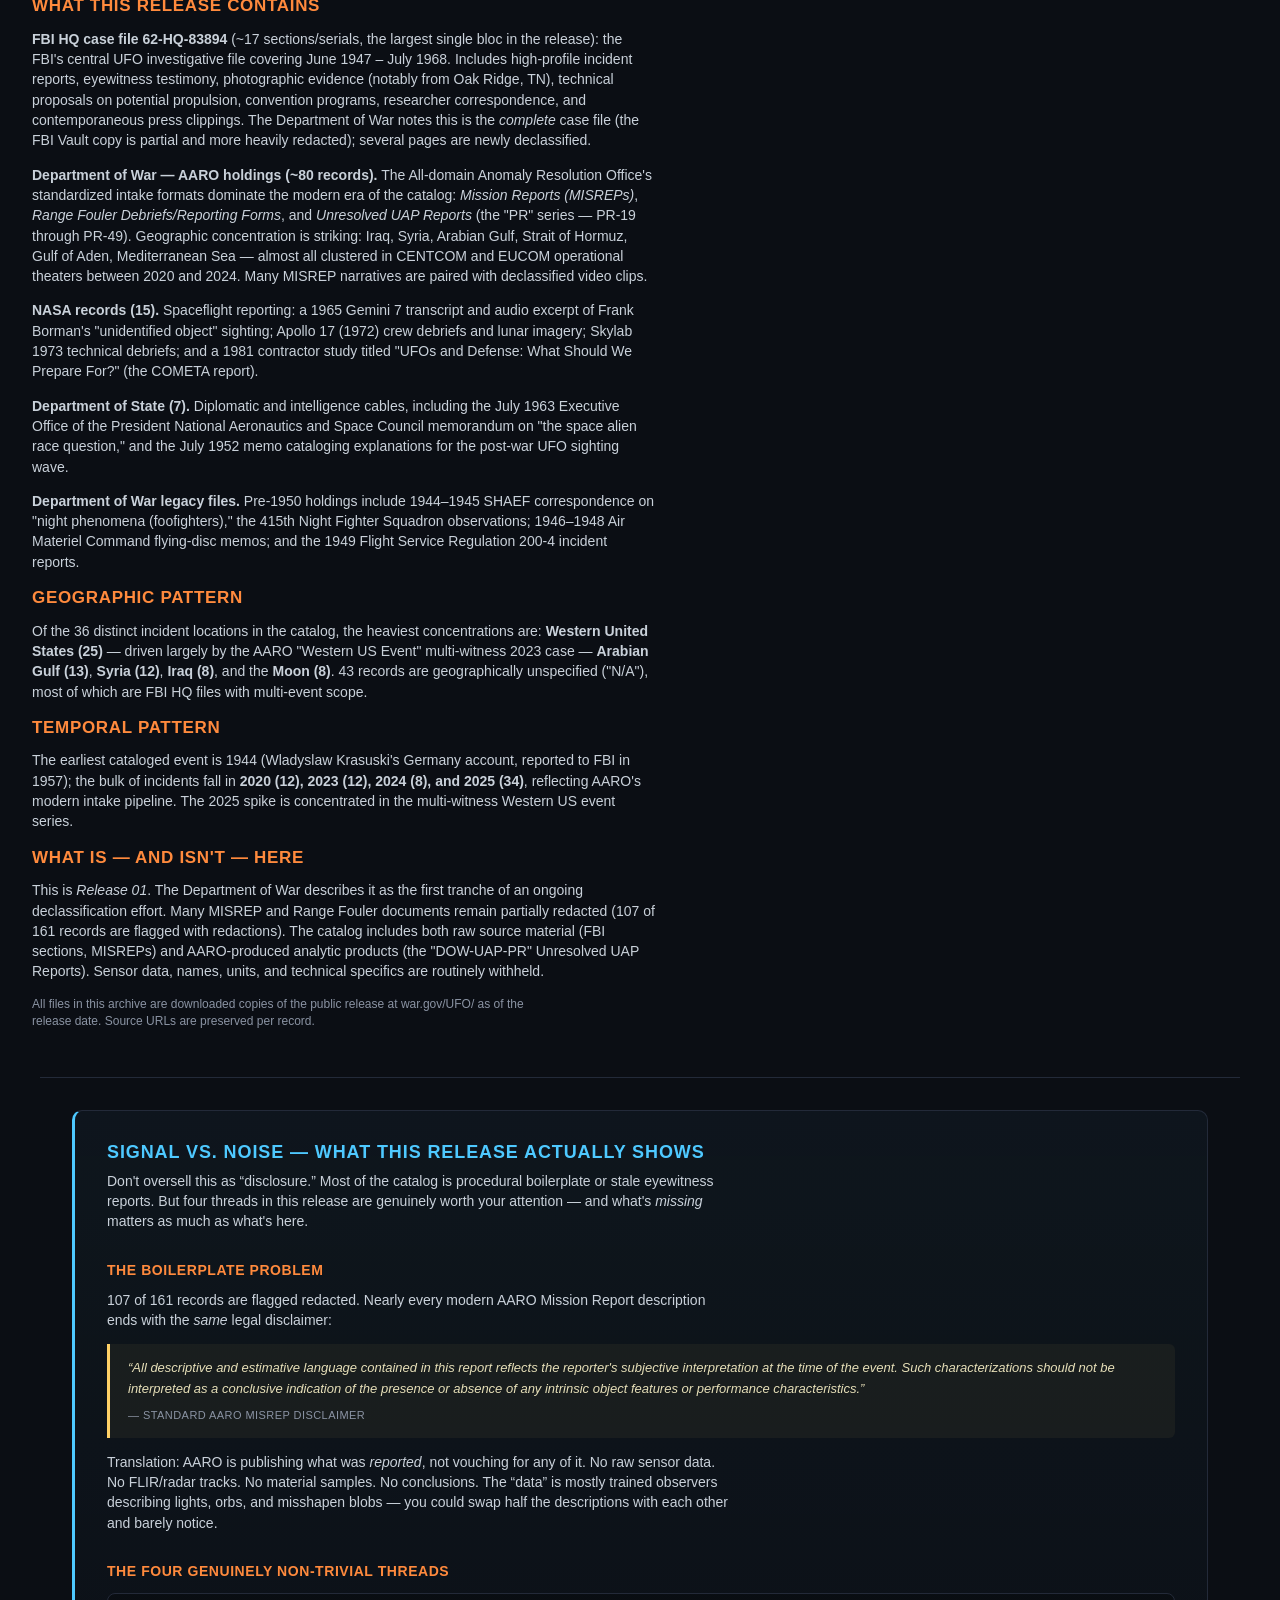
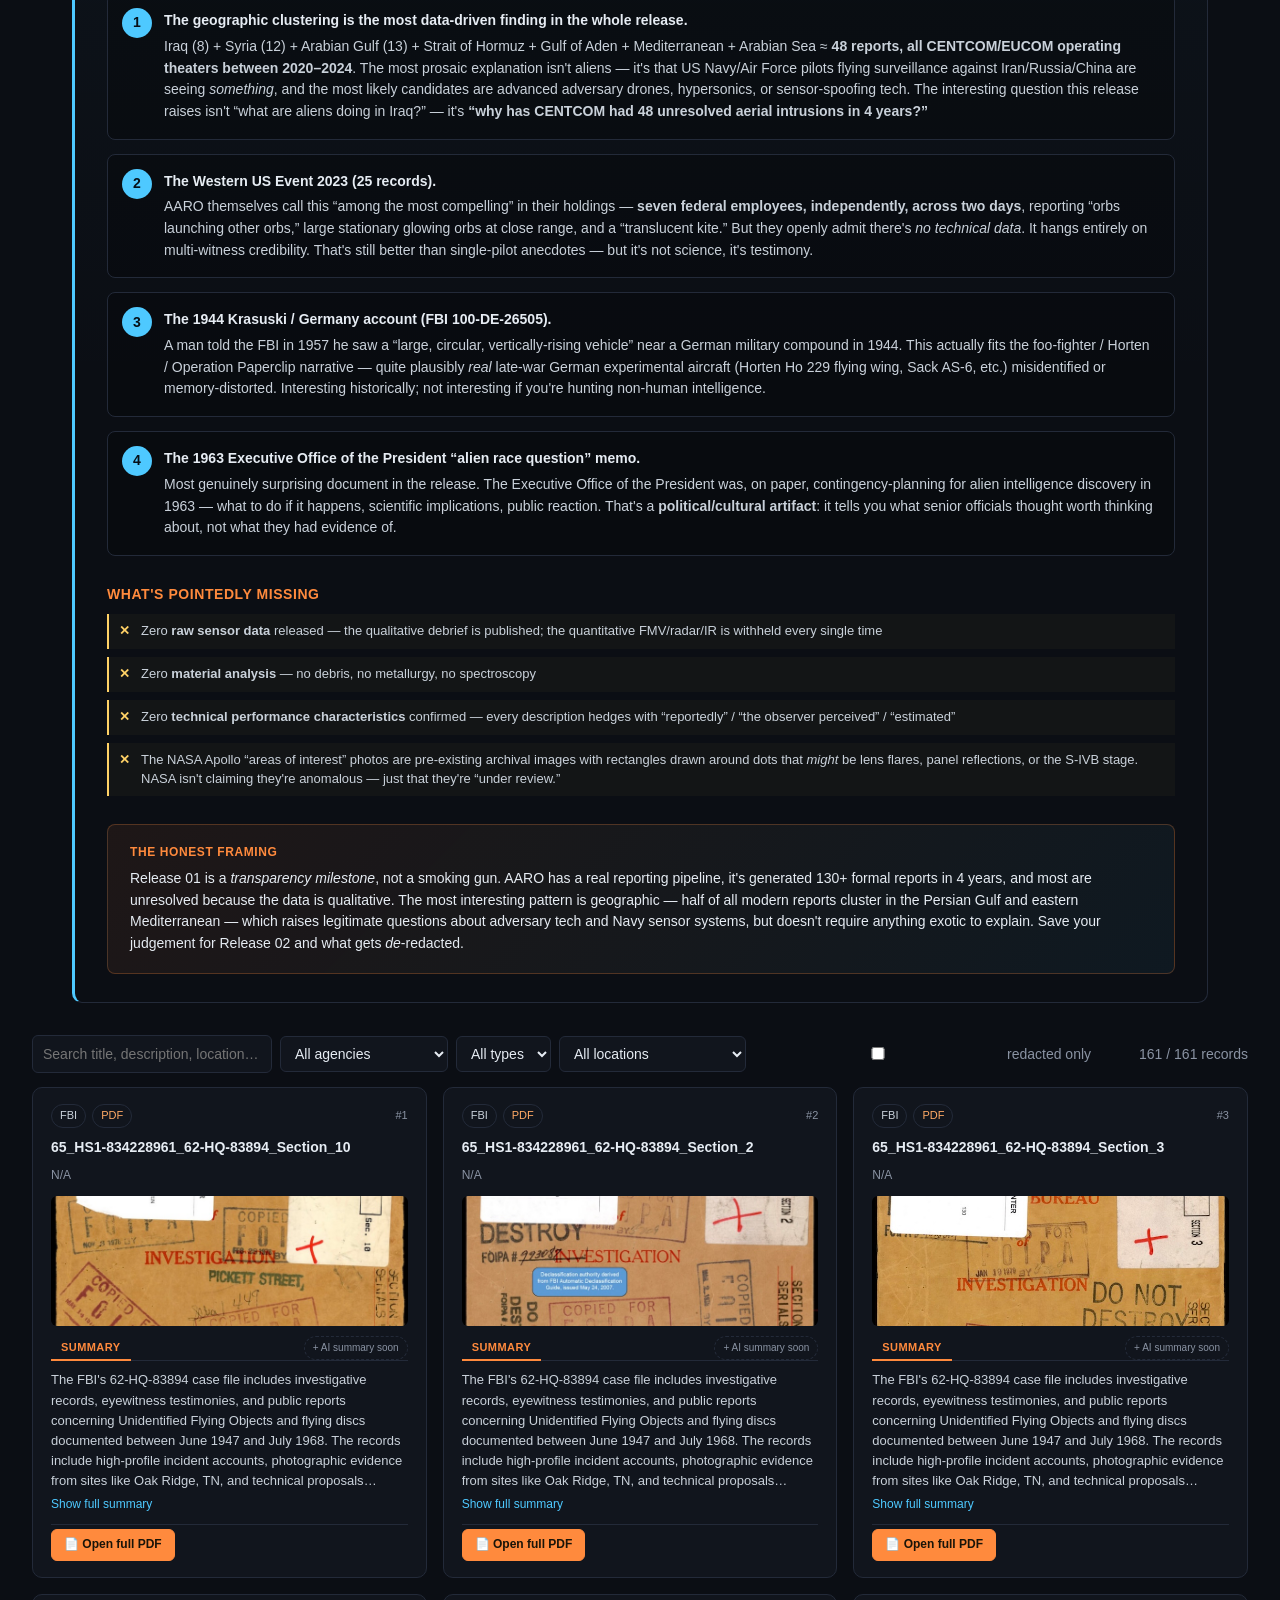
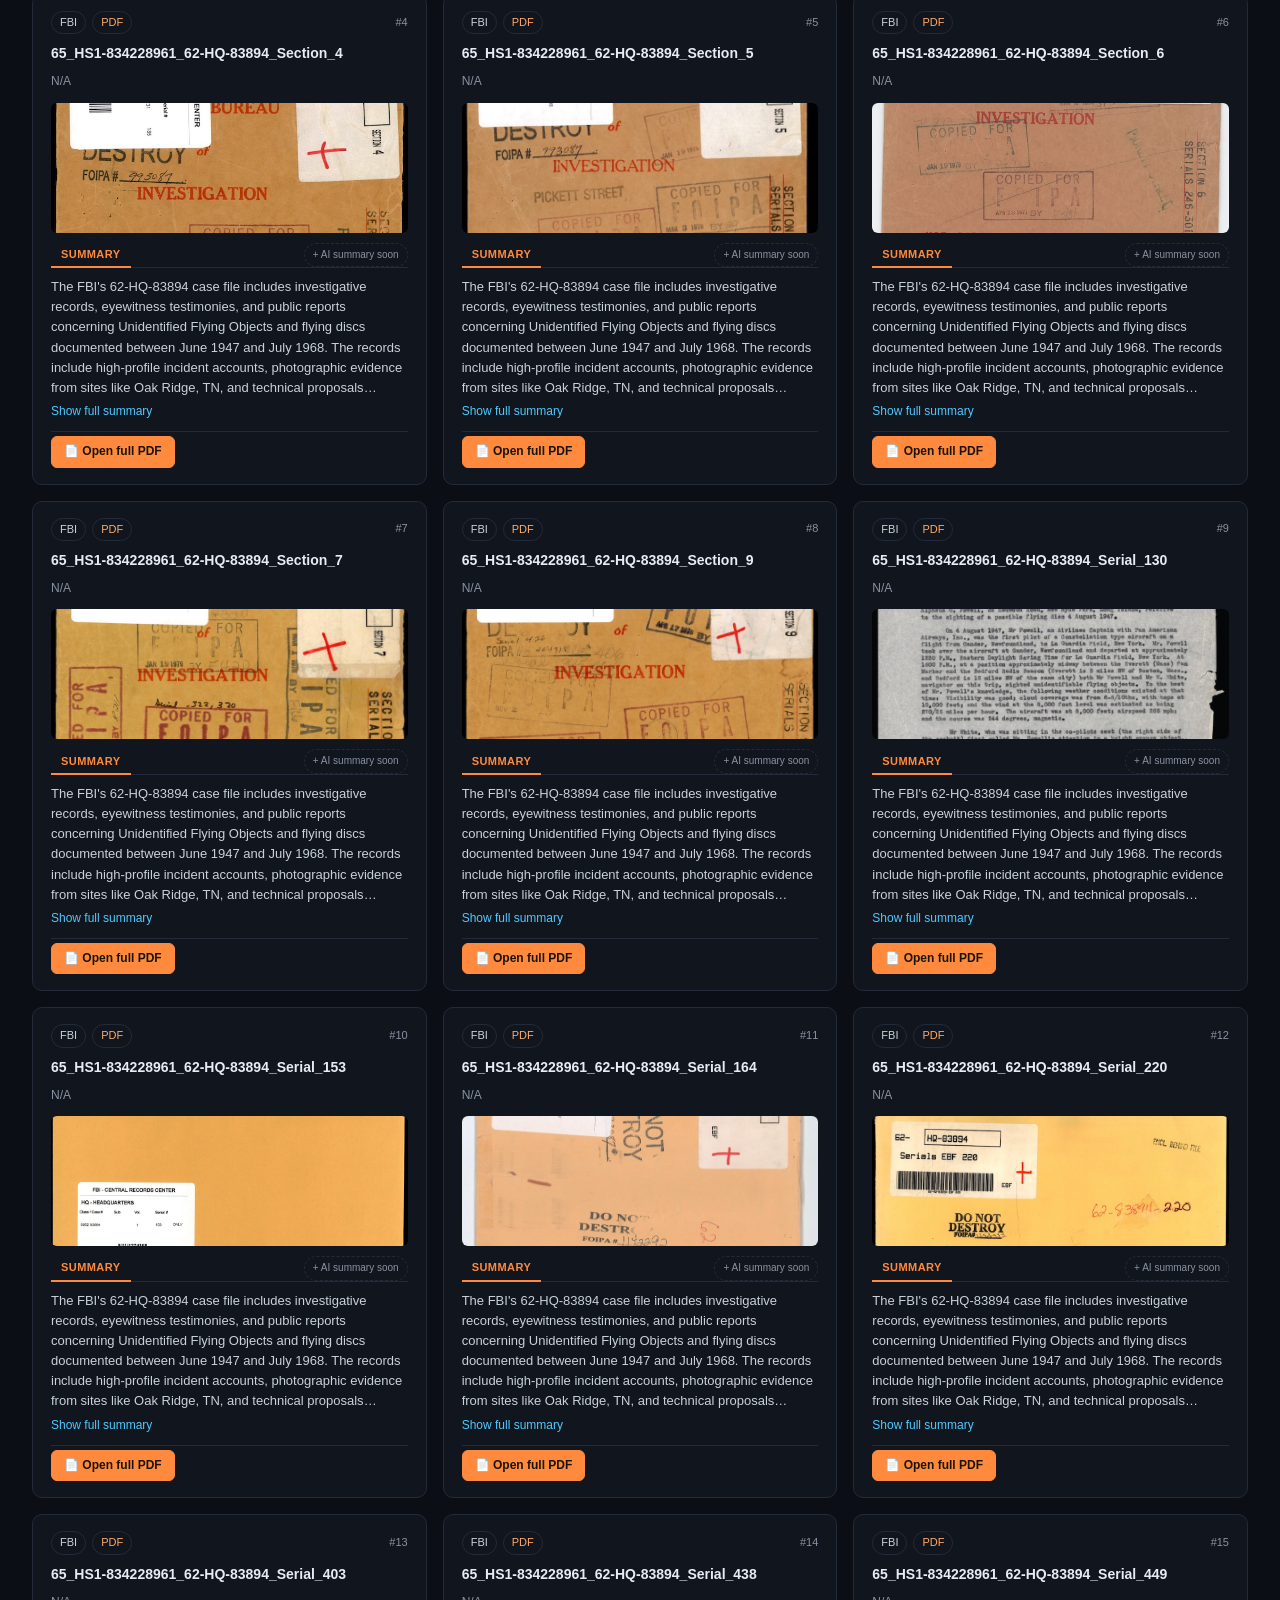
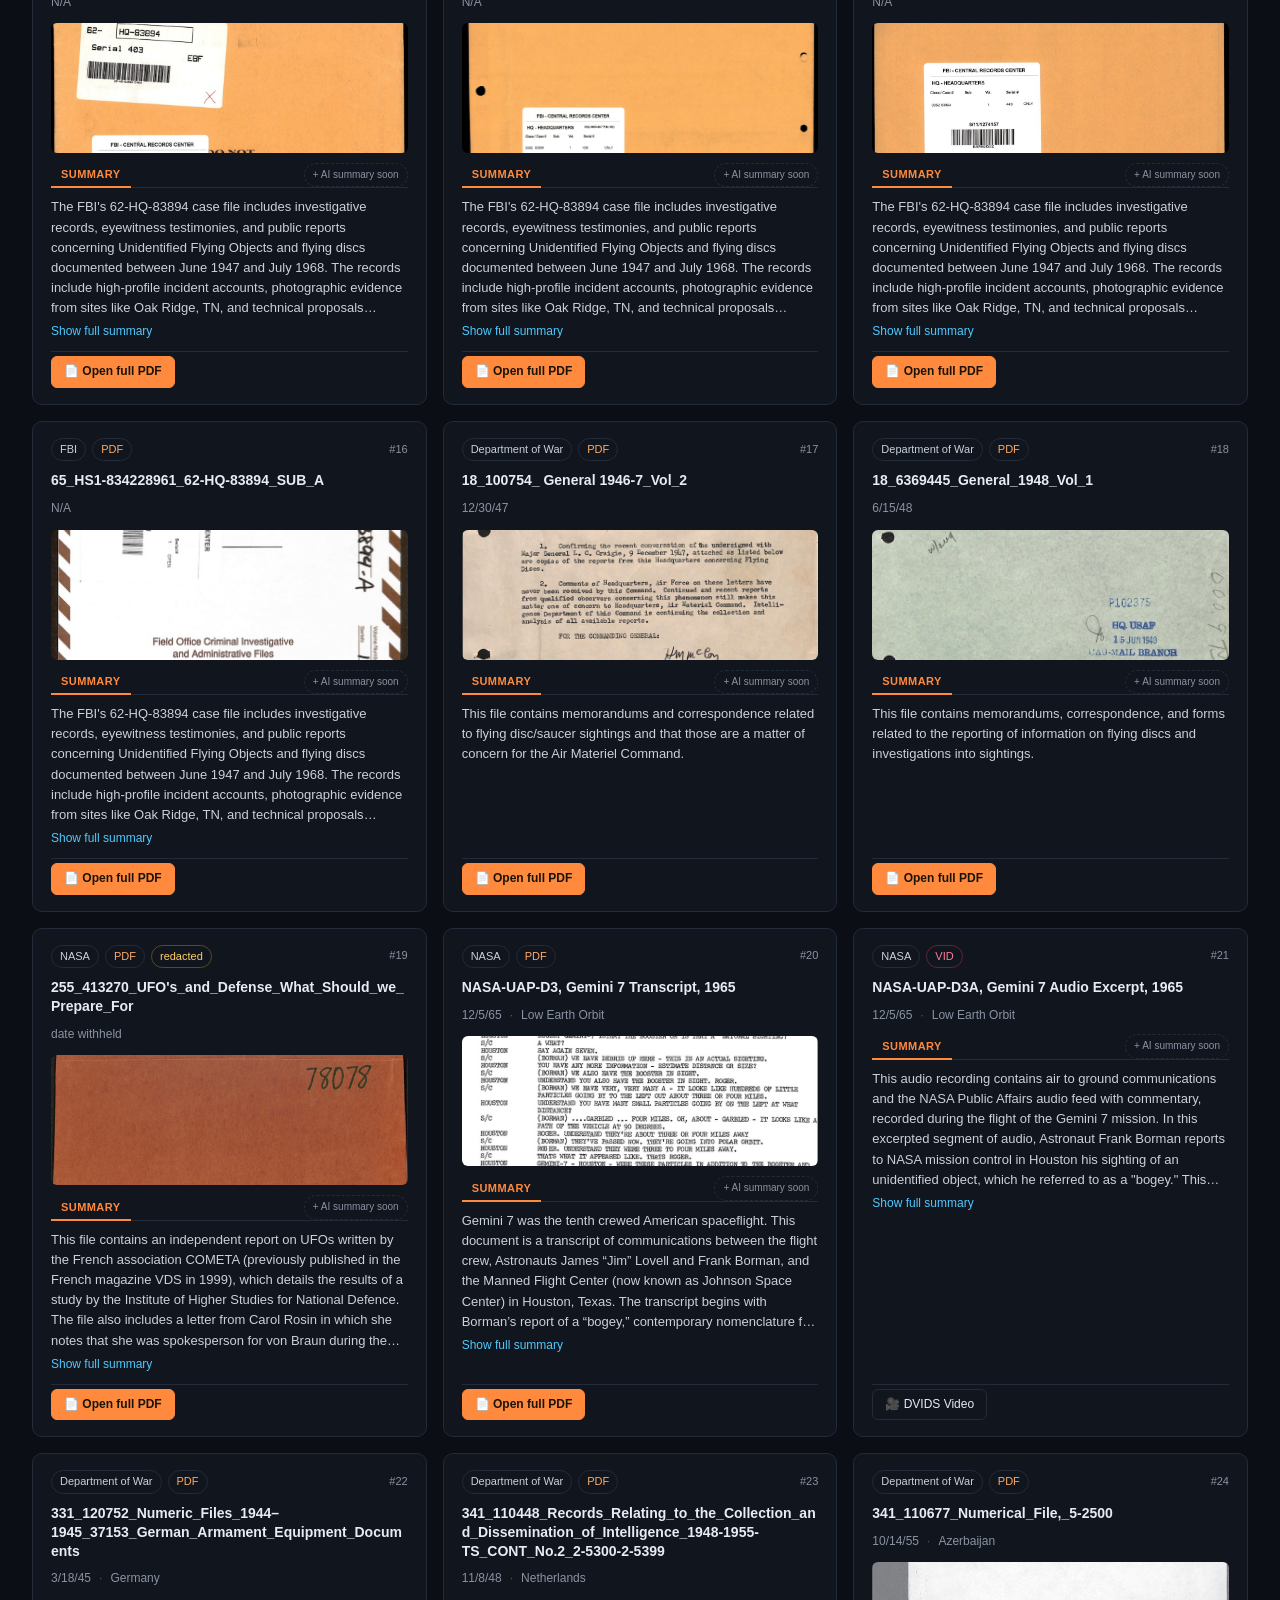
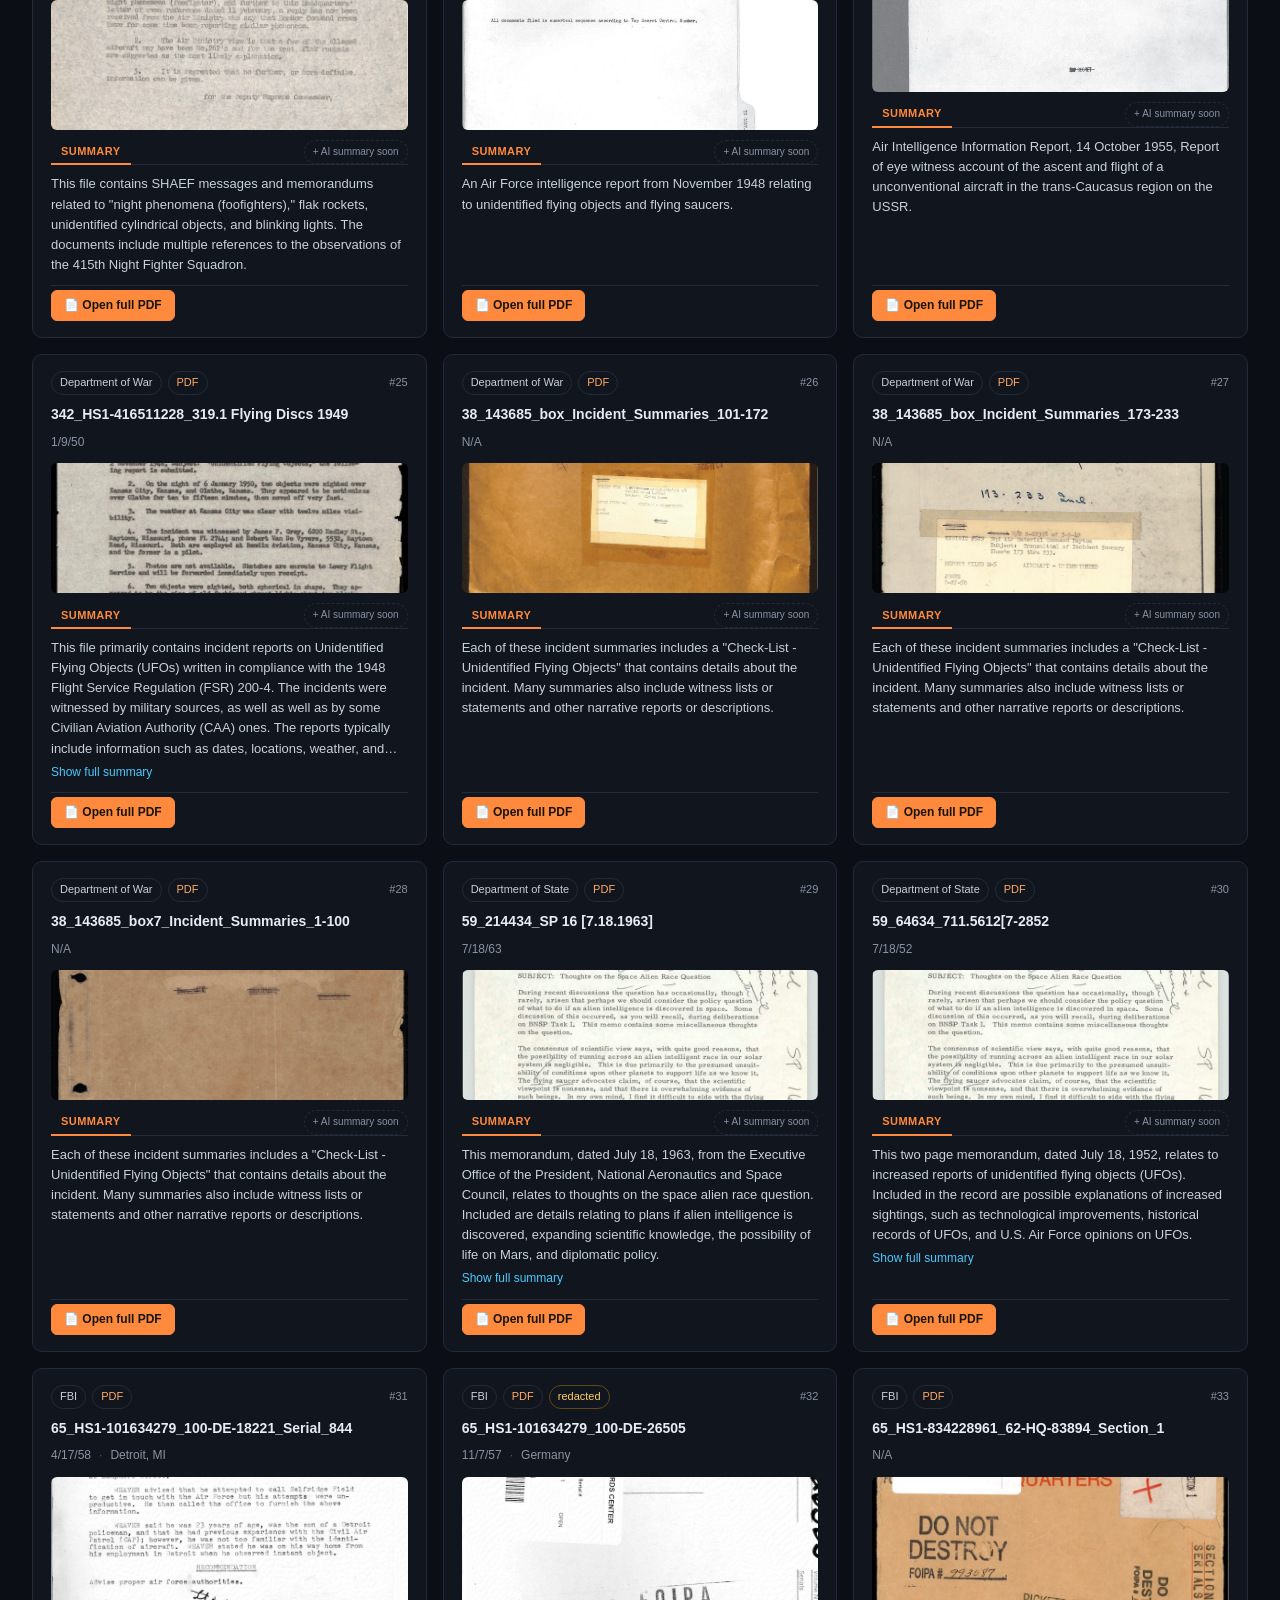
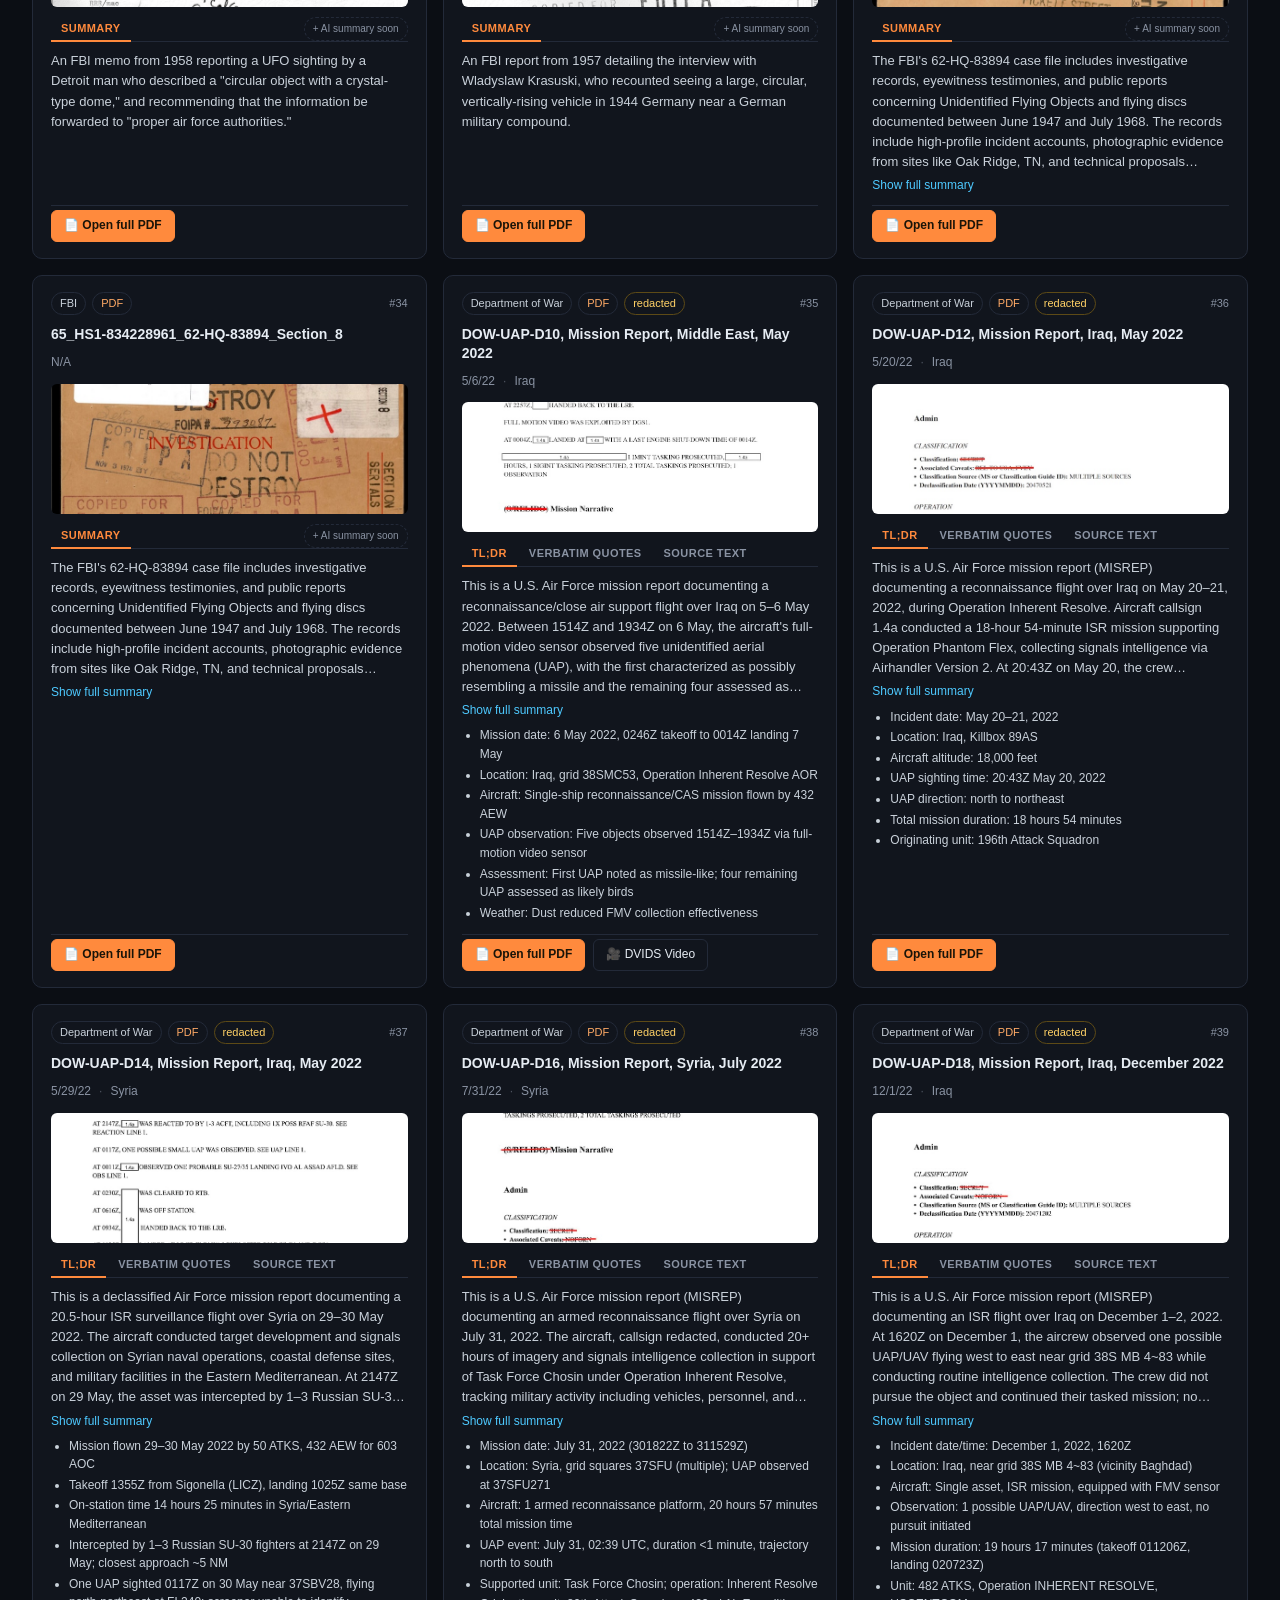
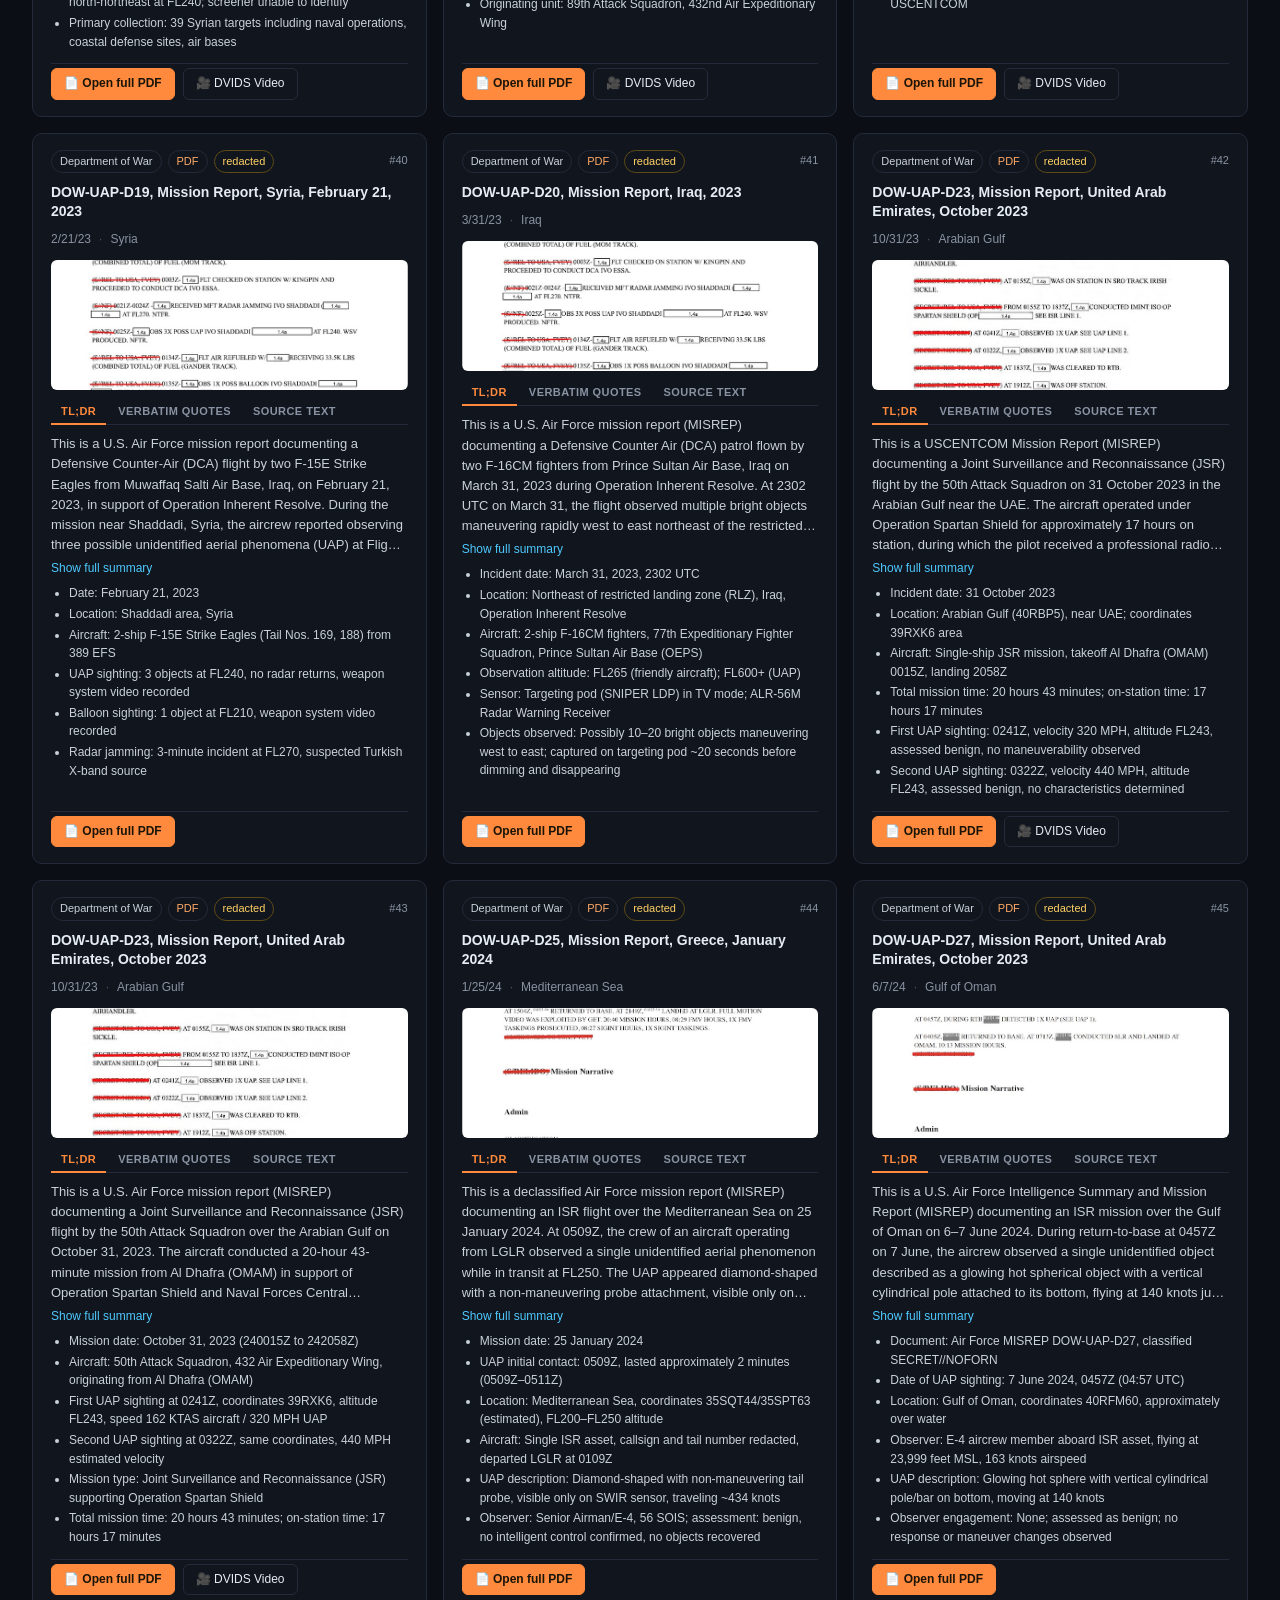
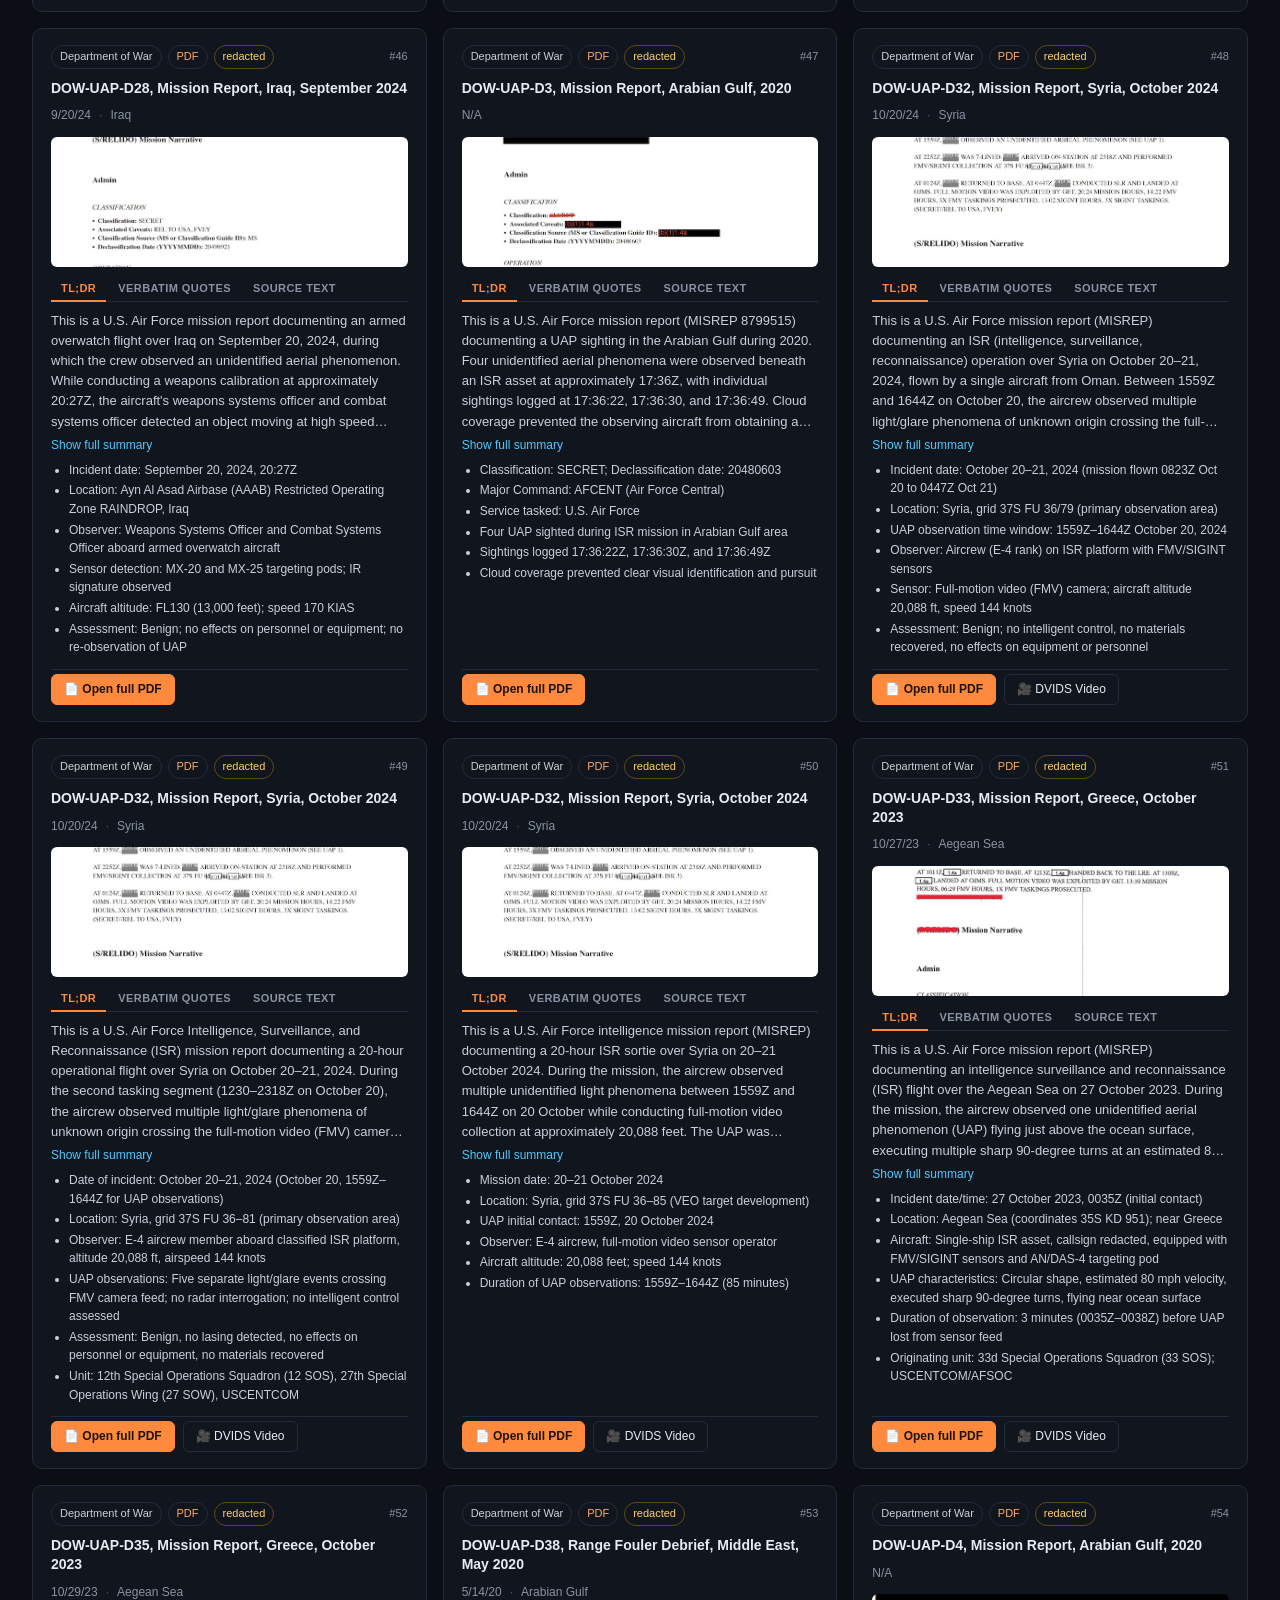
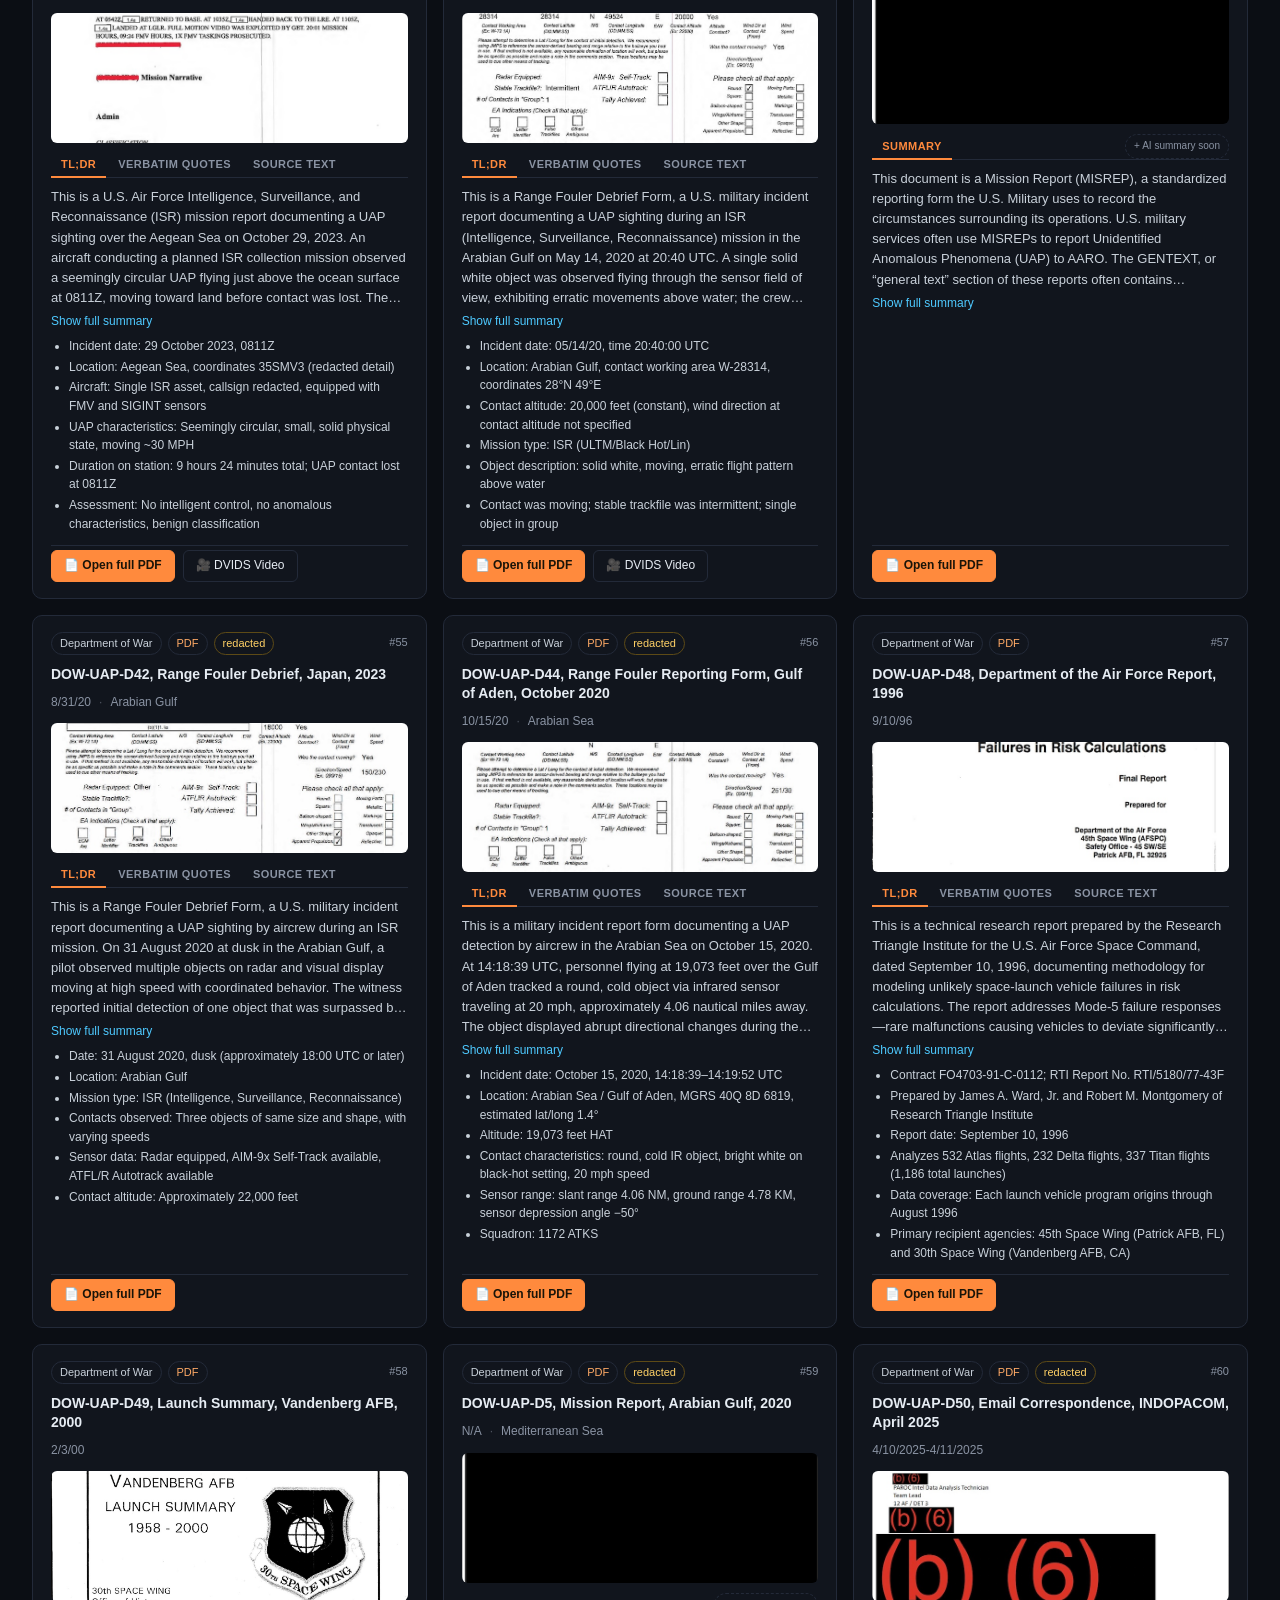
==== commit 5eb144be: "Mobile UX overhaul + Stay-informed email signup (replaces BMC) Map mobile: - Side panel becomes a bo" ====
--- a/index.html
+++ b/index.html
@@ -4,6 +4,7 @@
 <meta charset="utf-8" />
 <meta name="viewport" content="width=device-width,initial-scale=1" />
 <link rel="icon" href='data:image/svg+xml,<svg xmlns="http://www.w3.org/2000/svg" viewBox="0 0 100 100"><text y=".9em" font-size="88">👽</text></svg>'>
+<link rel="stylesheet" href="assets/lib/stay-informed.css">
 <title>👽 UAP Catalog — PURSUE Release 01 (5/8/26)</title>
 <!-- Google Analytics -->
 <script async src="https://www.googletagmanager.com/gtag/js?id=G-RMWGLV4CE9"></script>
@@ -356,32 +357,6 @@
     .alien-stickers { display: none; }
   }
 
-  /* === Buy Me a Coffee floating widget === */
-  .bmc-widget {
-    position: fixed; bottom: 20px; right: 20px; z-index: 50;
-    display: flex; align-items: center; gap: 8px;
-    padding: 11px 18px;
-    background: linear-gradient(135deg, #ffd166 0%, #ff8a3d 100%);
-    color: #1a1408;
-    font: 600 13px/1 -apple-system,BlinkMacSystemFont,"Segoe UI",sans-serif;
-    text-decoration: none;
-    border-radius: 999px;
-    box-shadow: 0 6px 20px rgba(255,138,61,.45), 0 0 0 0 rgba(255,209,102,.6);
-    animation: bmc-pulse 2.6s ease-in-out infinite;
-    transition: transform .18s, box-shadow .18s;
-  }
-  .bmc-widget:hover {
-    transform: translateY(-2px) scale(1.05);
-    animation-play-state: paused;
-    box-shadow: 0 10px 28px rgba(255,138,61,.7);
-    text-decoration: none;
-  }
-  .bmc-widget .bmc-icon { font-size: 18px; line-height: 1; filter: drop-shadow(0 1px 0 rgba(255,255,255,.4)); }
-  @keyframes bmc-pulse {
-    0%, 100% { box-shadow: 0 6px 20px rgba(255,138,61,.45), 0 0 0 0 rgba(255,209,102,.55); }
-    60% { box-shadow: 0 6px 20px rgba(255,138,61,.45), 0 0 0 14px rgba(255,209,102,0); }
-  }
-
   .friendly-tag { color: var(--accent2); font-weight: 500; }
 
   /* === Critical analysis section === */
@@ -695,9 +670,29 @@
   Mirror of war.gov/UFO/ Release 01 (8 May 2026). Catalog parsed from <code>uap-csv.csv</code>. Files cached locally under <code>assets/pdf/</code> and <code>assets/thumb/</code>. Source DVIDS videos stay hosted at dvidshub.net. <span class="friendly-tag">👽 thanks for stopping by</span>
 </footer>
 
-<a class="bmc-widget" href="https://buymeacoffee.com/yonique" target="_blank" rel="noopener" aria-label="Buy me a coffee" data-event="bmc_click" data-from-page="catalog">
-  <span class="bmc-icon">☕</span><span>Buy me a coffee</span>
-</a>
+<div class="si-widget" data-from-page="catalog">
+  <button class="si-pill" type="button" aria-label="Stay informed about new releases">
+    <span class="si-icon">📬</span>
+    <span class="si-pill-text">Stay informed</span>
+  </button>
+  <div class="si-form">
+    <div class="si-title">
+      Stay informed
+      <button type="button" class="si-close" aria-label="Close">×</button>
+    </div>
+    <div class="si-sub">Updates sent for new releases only. No spam.</div>
+    <form>
+      <input type="email" name="email" placeholder="you@example.com" required autocomplete="email">
+      <button type="submit" class="si-submit">Subscribe</button>
+      <div class="si-error" role="alert"></div>
+    </form>
+  </div>
+  <div class="si-success">
+    <div class="si-emoji">👽✨</div>
+    <div class="si-msg">You're in.<div class="si-tip">We'll email you the moment Release 02 drops.</div></div>
+  </div>
+</div>
+<script src="assets/lib/stay-informed.js" defer></script>
 
 <script src="data.js"></script>
 <script>
--- a/assets/lib/stay-informed.css
+++ b/assets/lib/stay-informed.css
@@ -0,0 +1,113 @@
+/* Stay-informed email signup widget — replaces BMC across all pages.
+   Posts to /api/subscribe (Vercel serverless function backed by Upstash Redis).
+   Has 3 visual states: pill (collapsed) → form (expanded) → success. */
+.si-widget {
+  position: fixed;
+  bottom: 20px;
+  right: 20px;
+  z-index: 50;
+  background: linear-gradient(135deg, #4ec9ff 0%, #6c5ce7 100%);
+  color: #0b0e14;
+  border-radius: 14px;
+  box-shadow: 0 6px 20px rgba(78,201,255,.45), 0 0 0 0 rgba(78,201,255,.5);
+  font: 600 13px/1.3 -apple-system, BlinkMacSystemFont, "Segoe UI", sans-serif;
+  border: 0;
+  cursor: pointer;
+  overflow: hidden;
+  transition: transform .18s, box-shadow .18s;
+  animation: si-pulse 3s ease-in-out infinite;
+}
+.si-widget:hover {
+  transform: translateY(-2px) scale(1.02);
+  animation-play-state: paused;
+}
+@keyframes si-pulse {
+  0%, 100% { box-shadow: 0 6px 20px rgba(78,201,255,.45), 0 0 0 0 rgba(78,201,255,.5); }
+  60% { box-shadow: 0 6px 20px rgba(78,201,255,.45), 0 0 0 14px rgba(78,201,255,0); }
+}
+
+.si-pill {
+  display: flex; align-items: center; gap: 8px;
+  padding: 11px 18px;
+}
+.si-pill .si-icon {
+  font-size: 16px; line-height: 1;
+  filter: drop-shadow(0 1px 0 rgba(255,255,255,.3));
+}
+.si-pill-text { font-weight: 600; }
+
+.si-form, .si-success {
+  display: none;
+  padding: 14px;
+  width: 280px;
+  background: #11151d;
+  color: #e6ecf3;
+  border-radius: 12px;
+}
+.si-widget.expanded { padding: 0; cursor: default; animation: none; }
+.si-widget.expanded .si-pill { display: none; }
+.si-widget.expanded.error .si-form,
+.si-widget.expanded:not(.success):not(.error) .si-form { display: block; }
+.si-widget.expanded.success .si-success { display: block; }
+
+.si-form .si-title {
+  font-size: 14px; font-weight: 600;
+  color: var(--accent2, #4ec9ff);
+  margin-bottom: 4px;
+  display: flex; align-items: center; justify-content: space-between;
+}
+.si-form .si-title button {
+  background: none; border: 0; color: #8a93a3;
+  font-size: 18px; cursor: pointer; line-height: 1; padding: 0;
+}
+.si-form .si-title button:hover { color: #e6ecf3; }
+.si-form .si-sub {
+  font-size: 11px; color: #8a93a3;
+  margin-bottom: 10px;
+}
+.si-form input[type="email"] {
+  width: 100%;
+  background: #0b0e14;
+  border: 1px solid #232a39;
+  border-radius: 8px;
+  padding: 10px 12px;
+  font: inherit; font-size: 13px; color: #e6ecf3;
+  outline: none;
+  transition: border-color .12s;
+}
+.si-form input[type="email"]:focus {
+  border-color: var(--accent2, #4ec9ff);
+}
+.si-form button.si-submit {
+  width: 100%;
+  margin-top: 8px;
+  background: linear-gradient(135deg, #4ec9ff 0%, #6c5ce7 100%);
+  color: #0b0e14;
+  border: 0; border-radius: 8px;
+  padding: 10px;
+  font: 600 13px/1 inherit;
+  cursor: pointer;
+  transition: transform .12s;
+}
+.si-form button.si-submit:hover { transform: scale(1.02); }
+.si-form button.si-submit:disabled { opacity: .55; cursor: wait; transform: none; }
+.si-form .si-error {
+  margin-top: 8px; font-size: 11px; color: #ff7d99;
+  display: none;
+}
+.si-widget.error .si-form .si-error { display: block; }
+.si-success {
+  text-align: center;
+  padding: 20px 16px;
+}
+.si-success .si-emoji { font-size: 28px; margin-bottom: 8px; }
+.si-success .si-msg { font-size: 13px; color: #e6ecf3; }
+.si-success .si-msg strong { color: var(--accent2, #4ec9ff); }
+.si-success .si-tip { font-size: 11px; color: #8a93a3; margin-top: 8px; }
+
+@media (max-width: 720px) {
+  .si-widget { bottom: 14px; right: 14px; }
+  .si-form, .si-success { width: 240px; padding: 12px; }
+  .si-pill { padding: 10px 14px; font-size: 12px; }
+}
+body.embed .si-widget { display: none; }
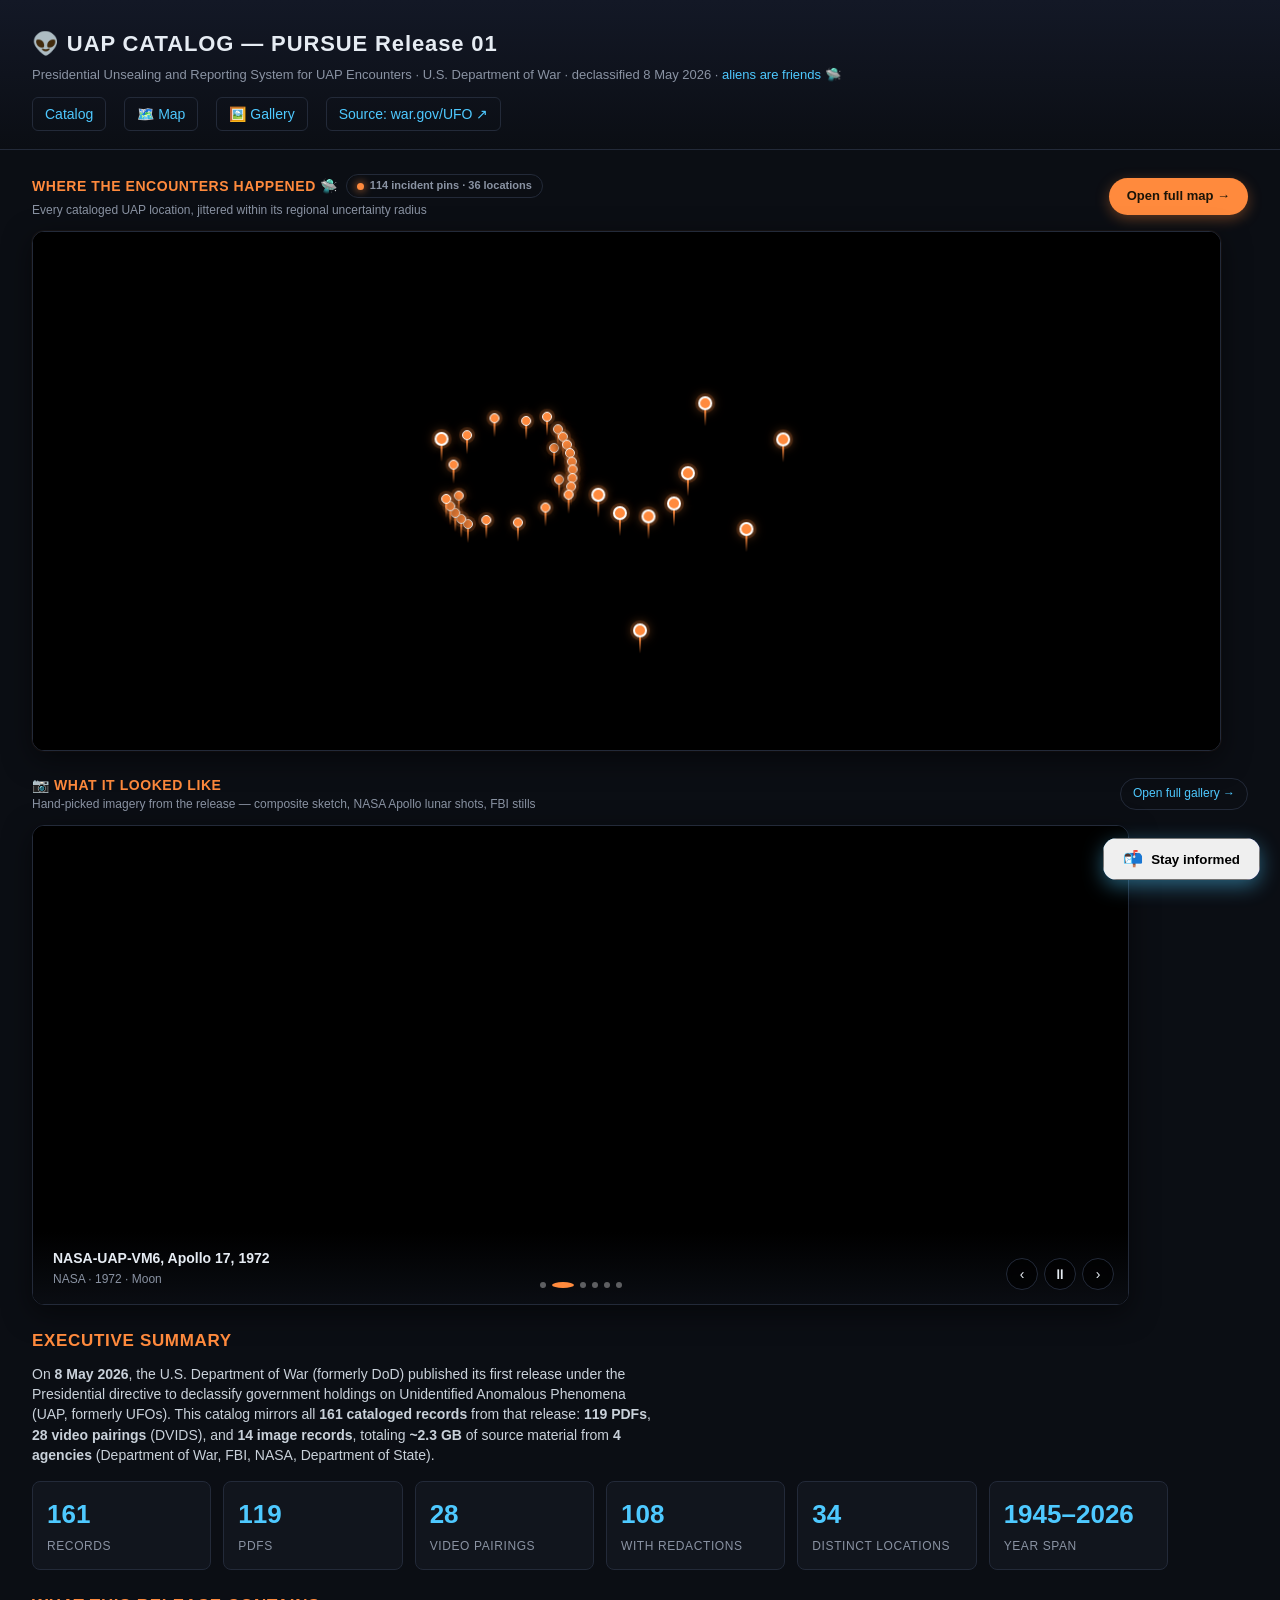
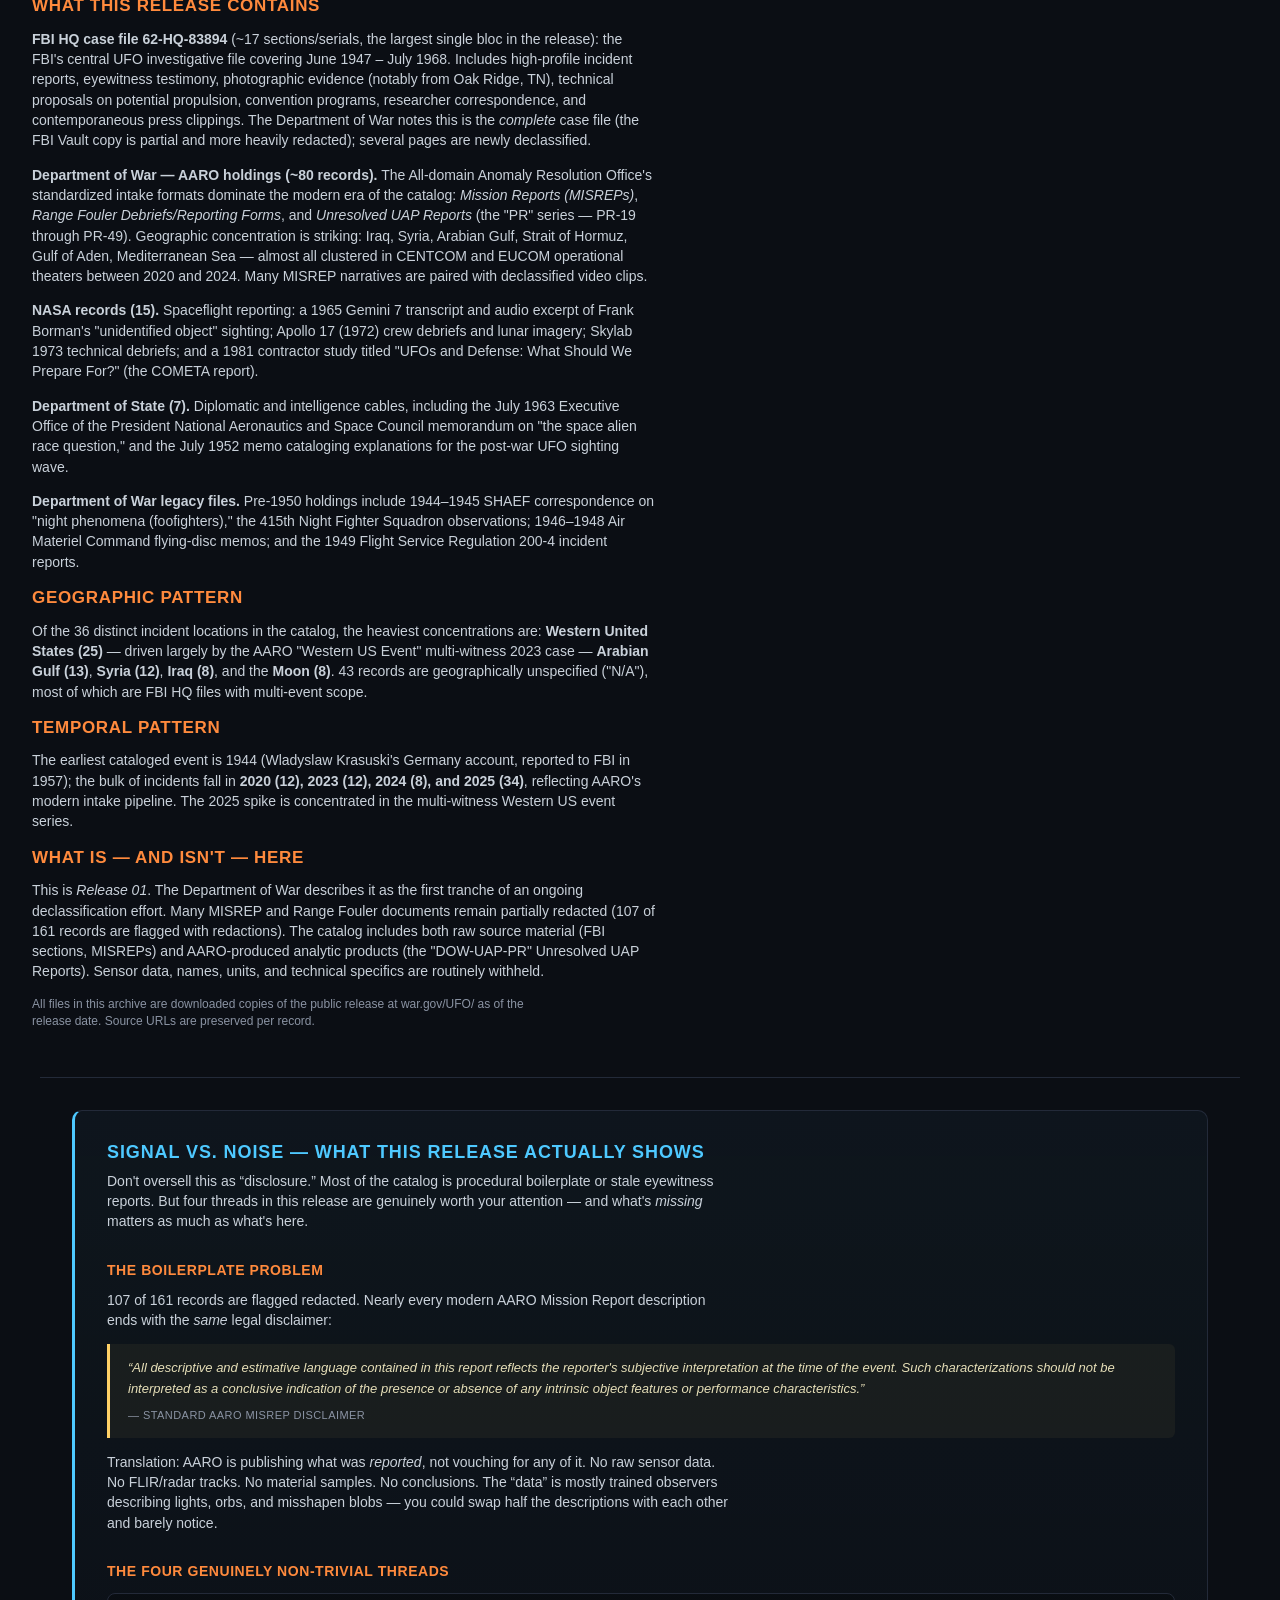
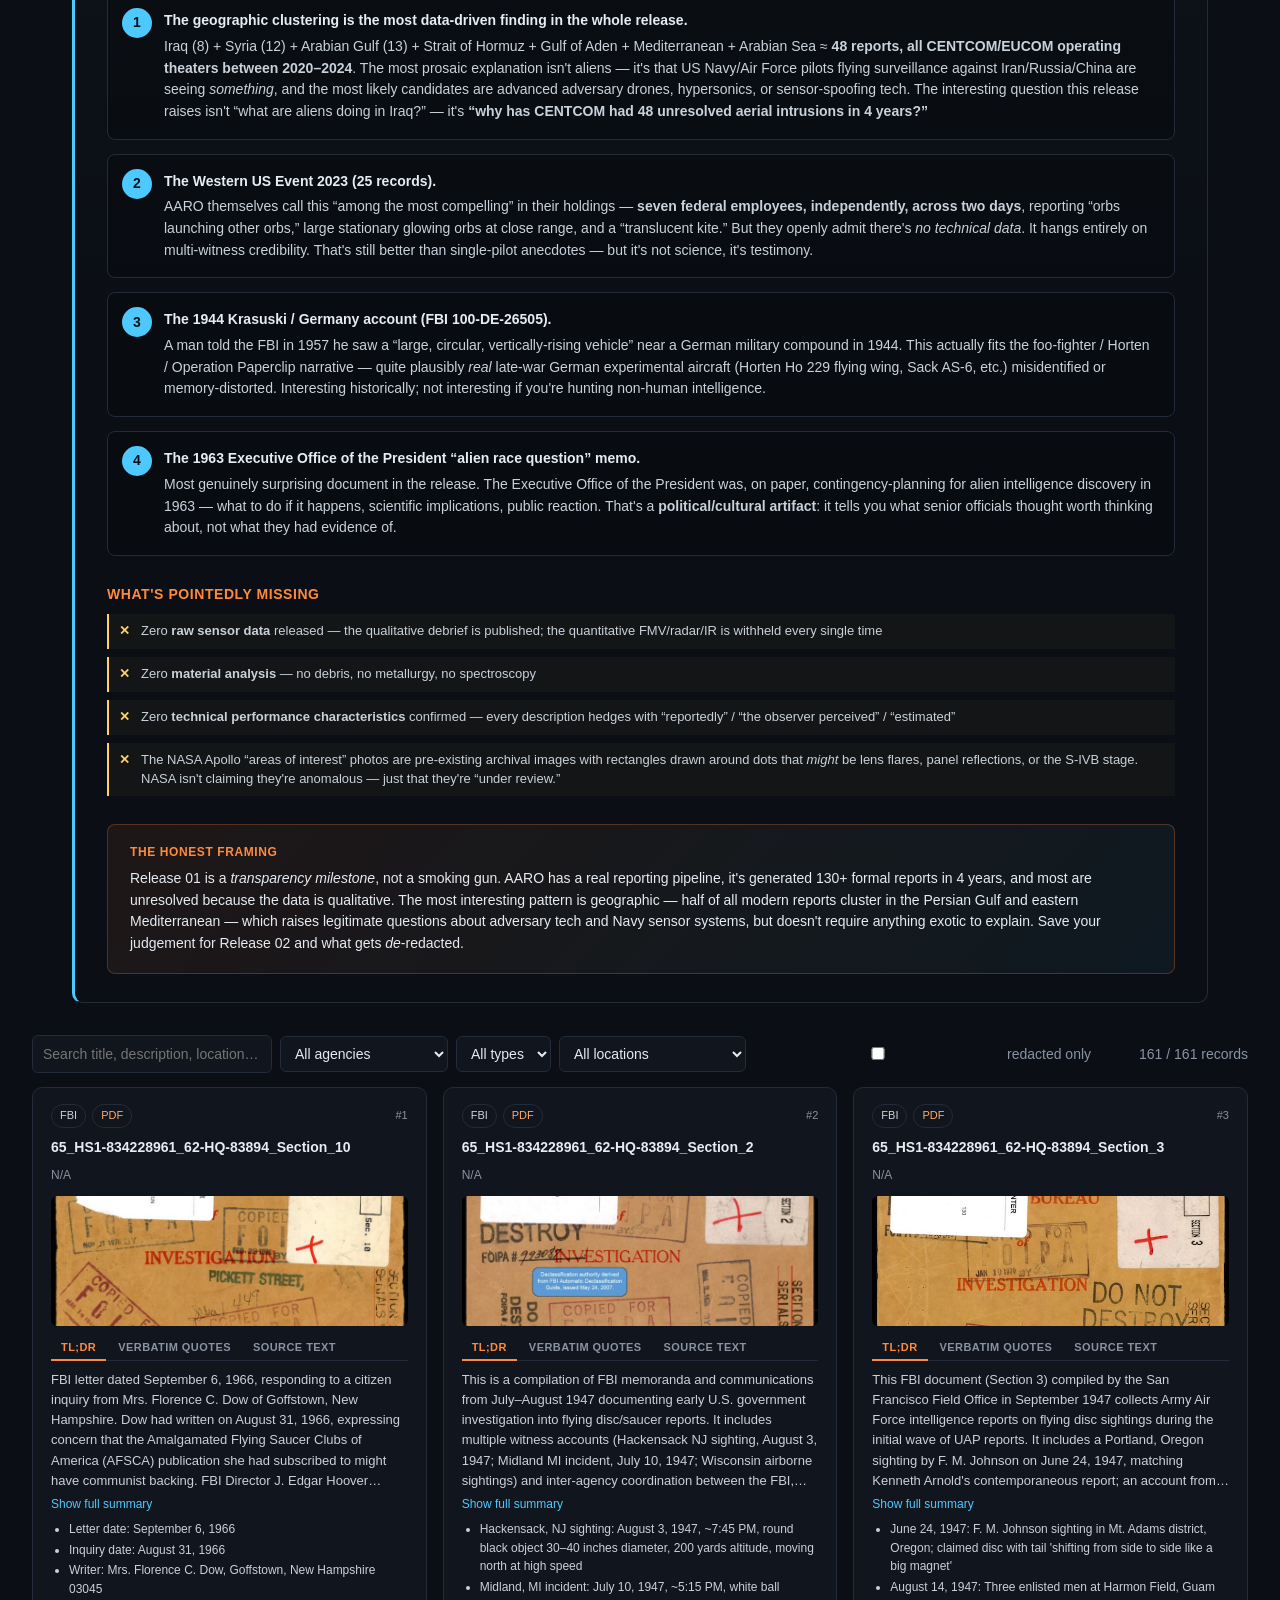
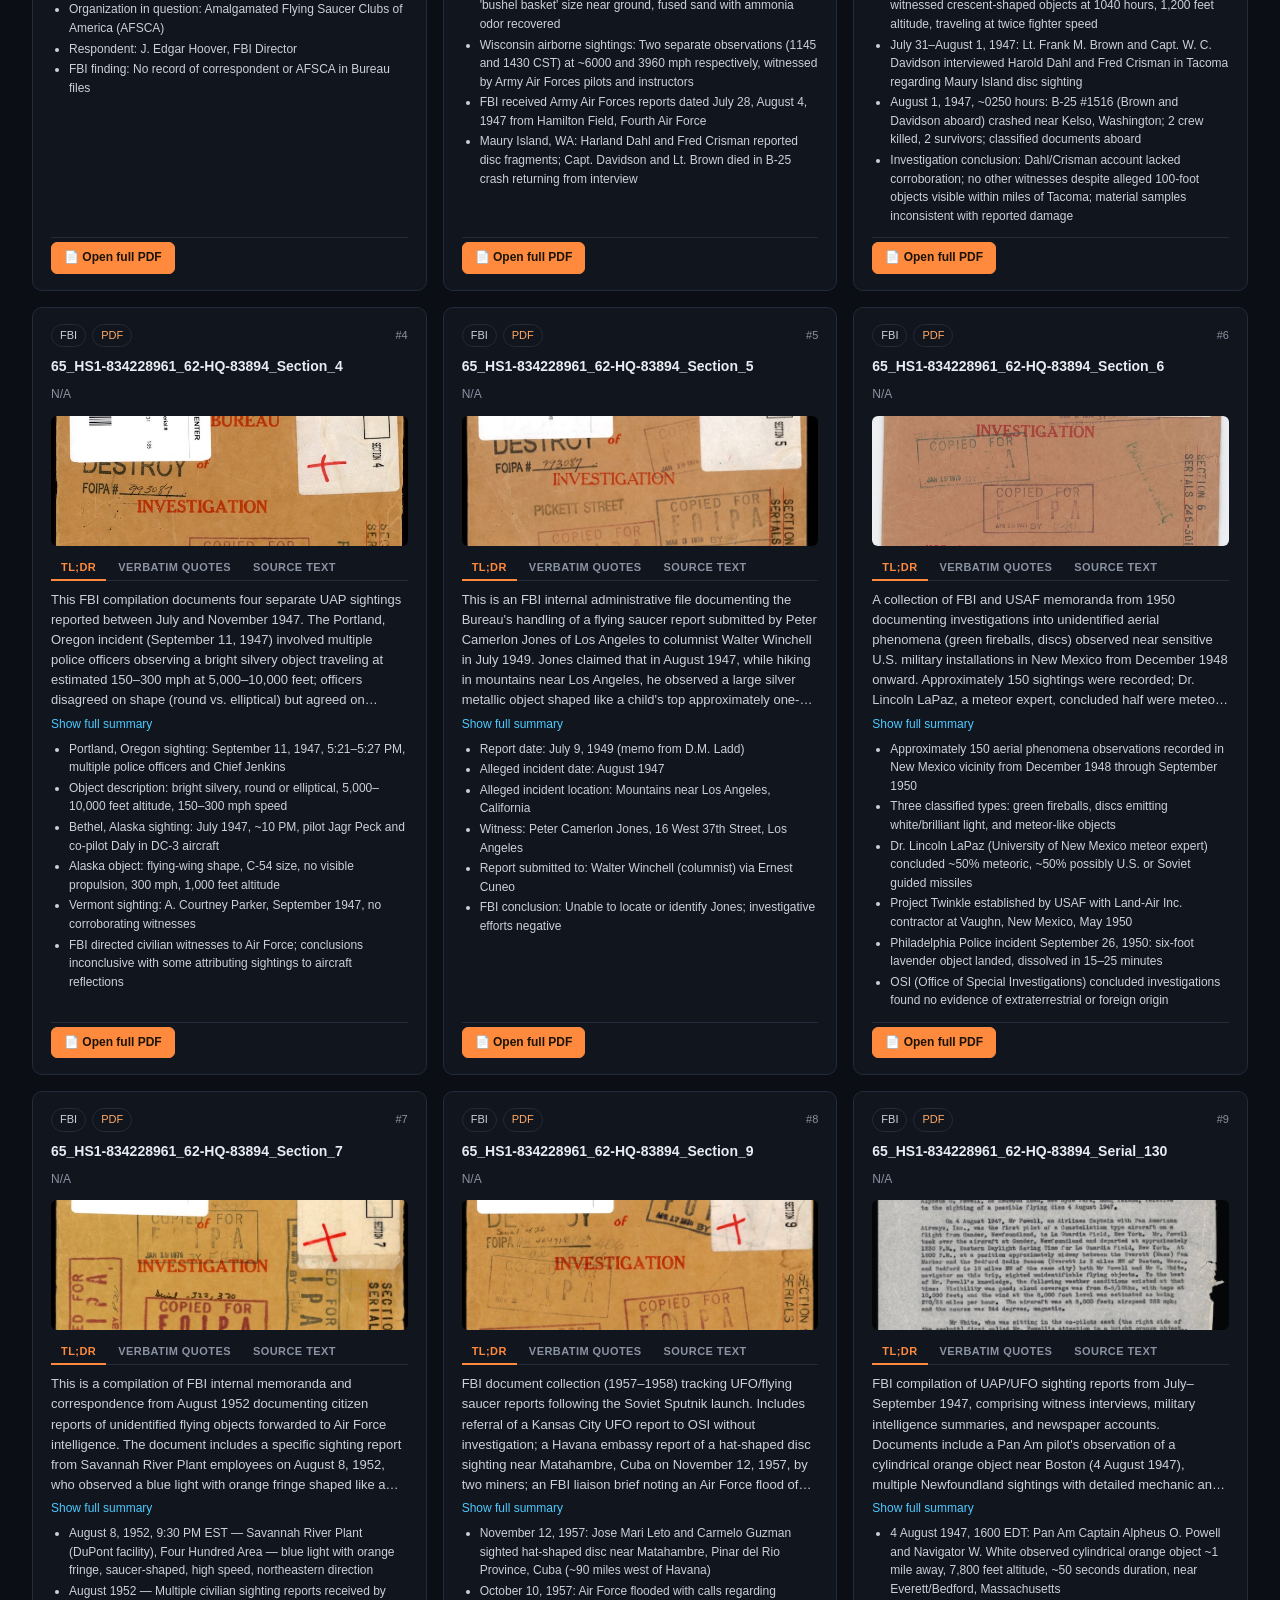
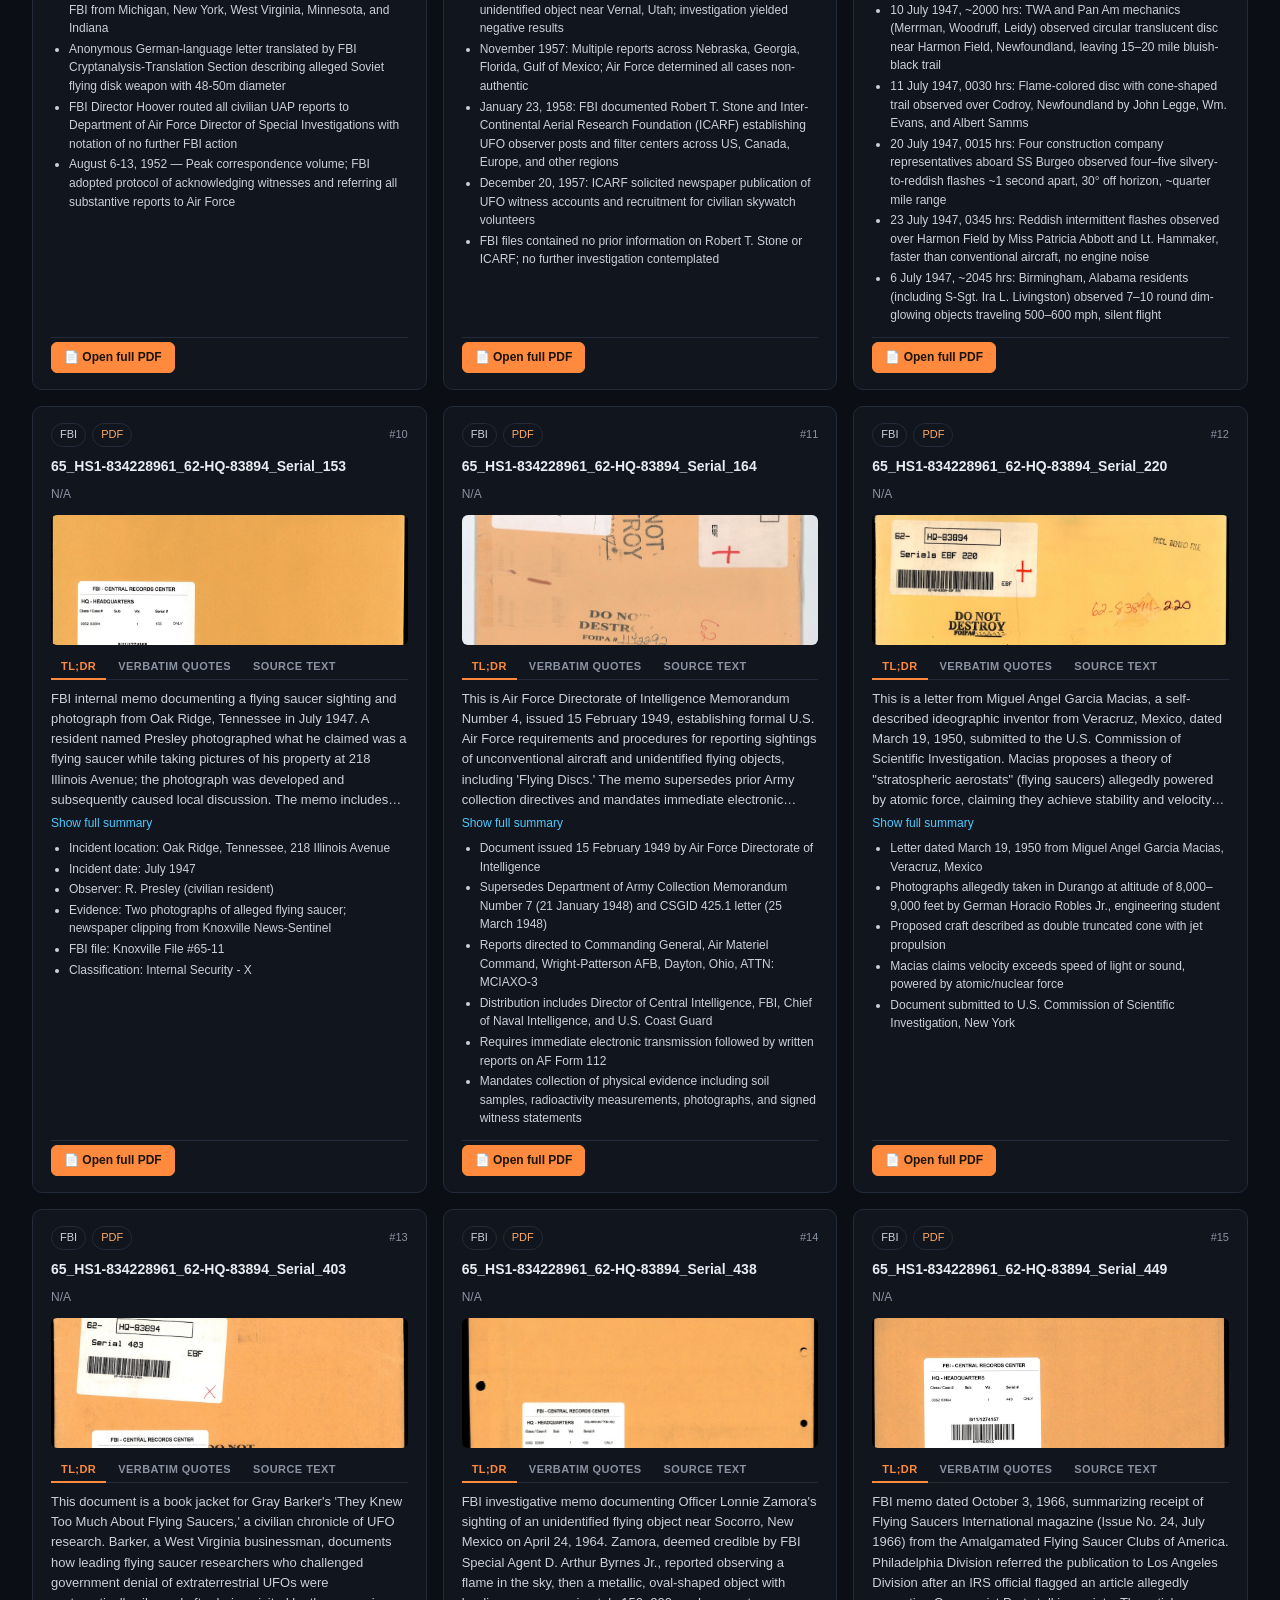
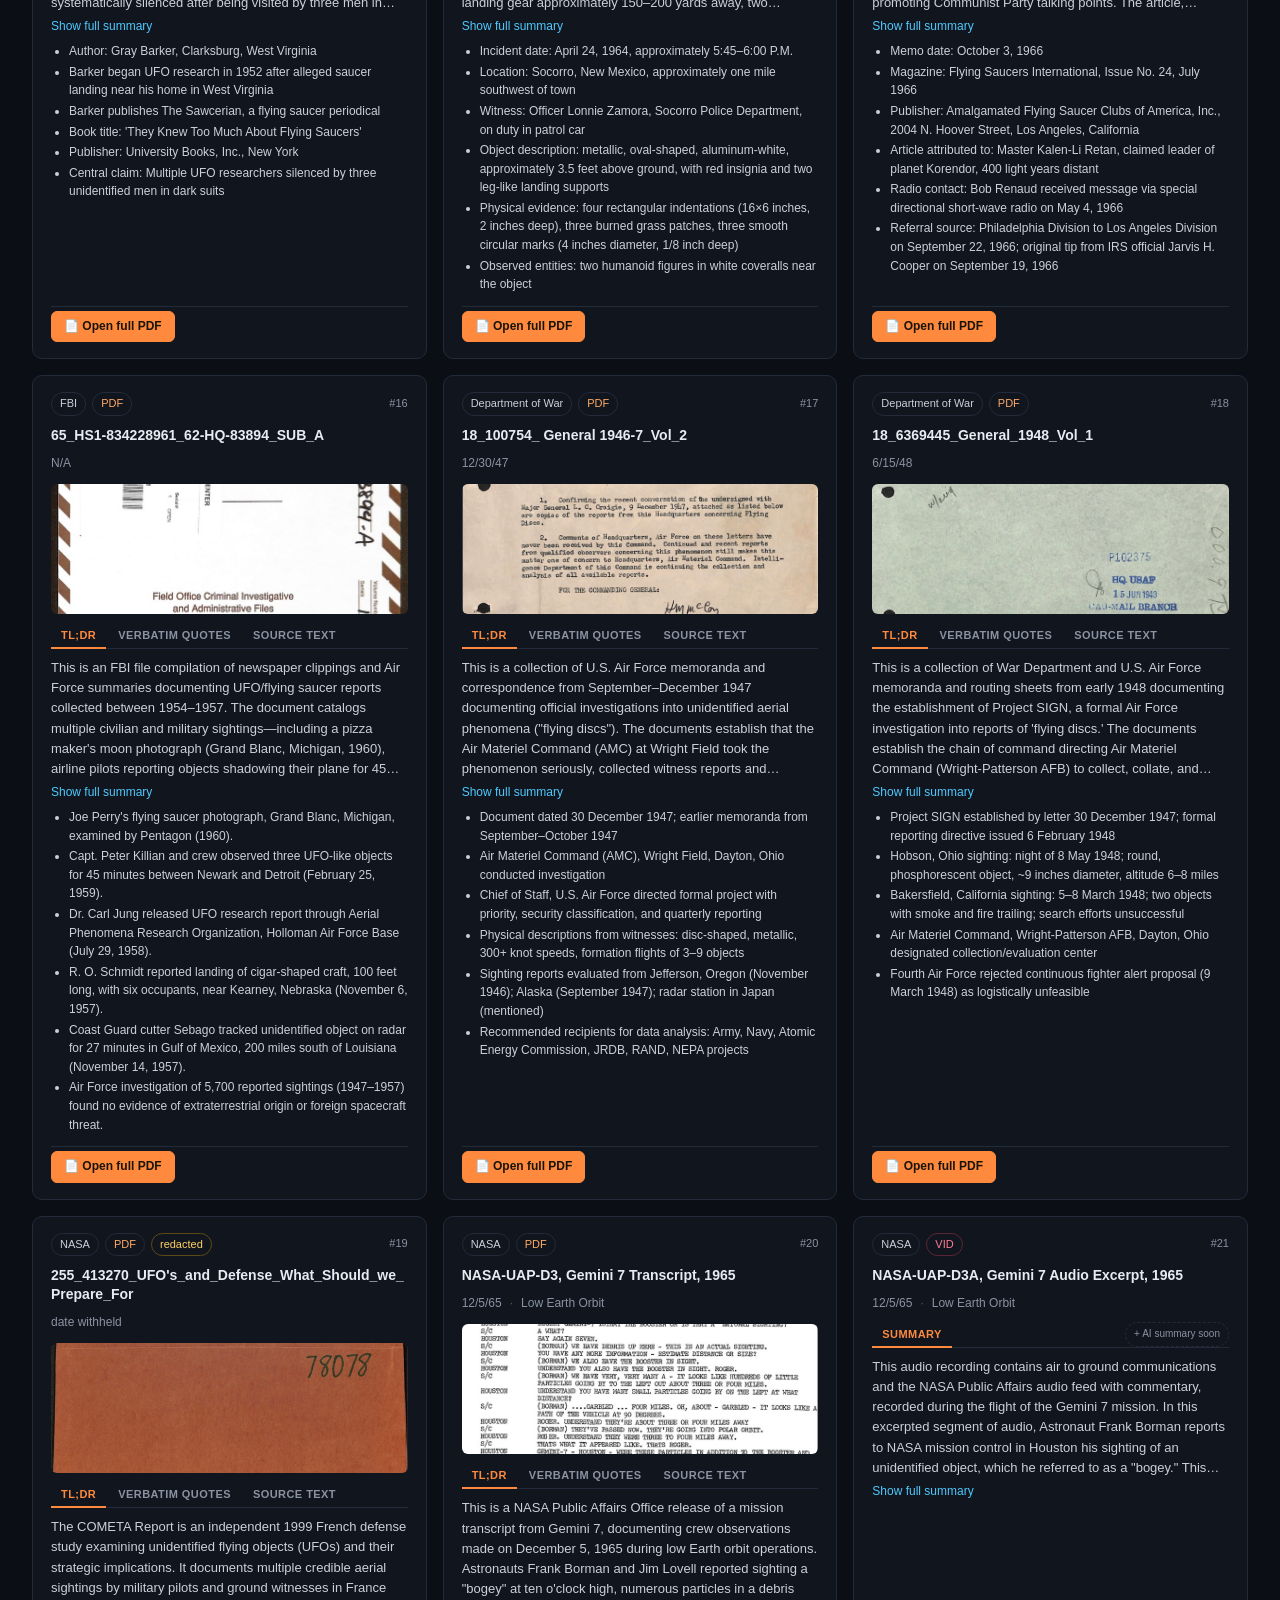
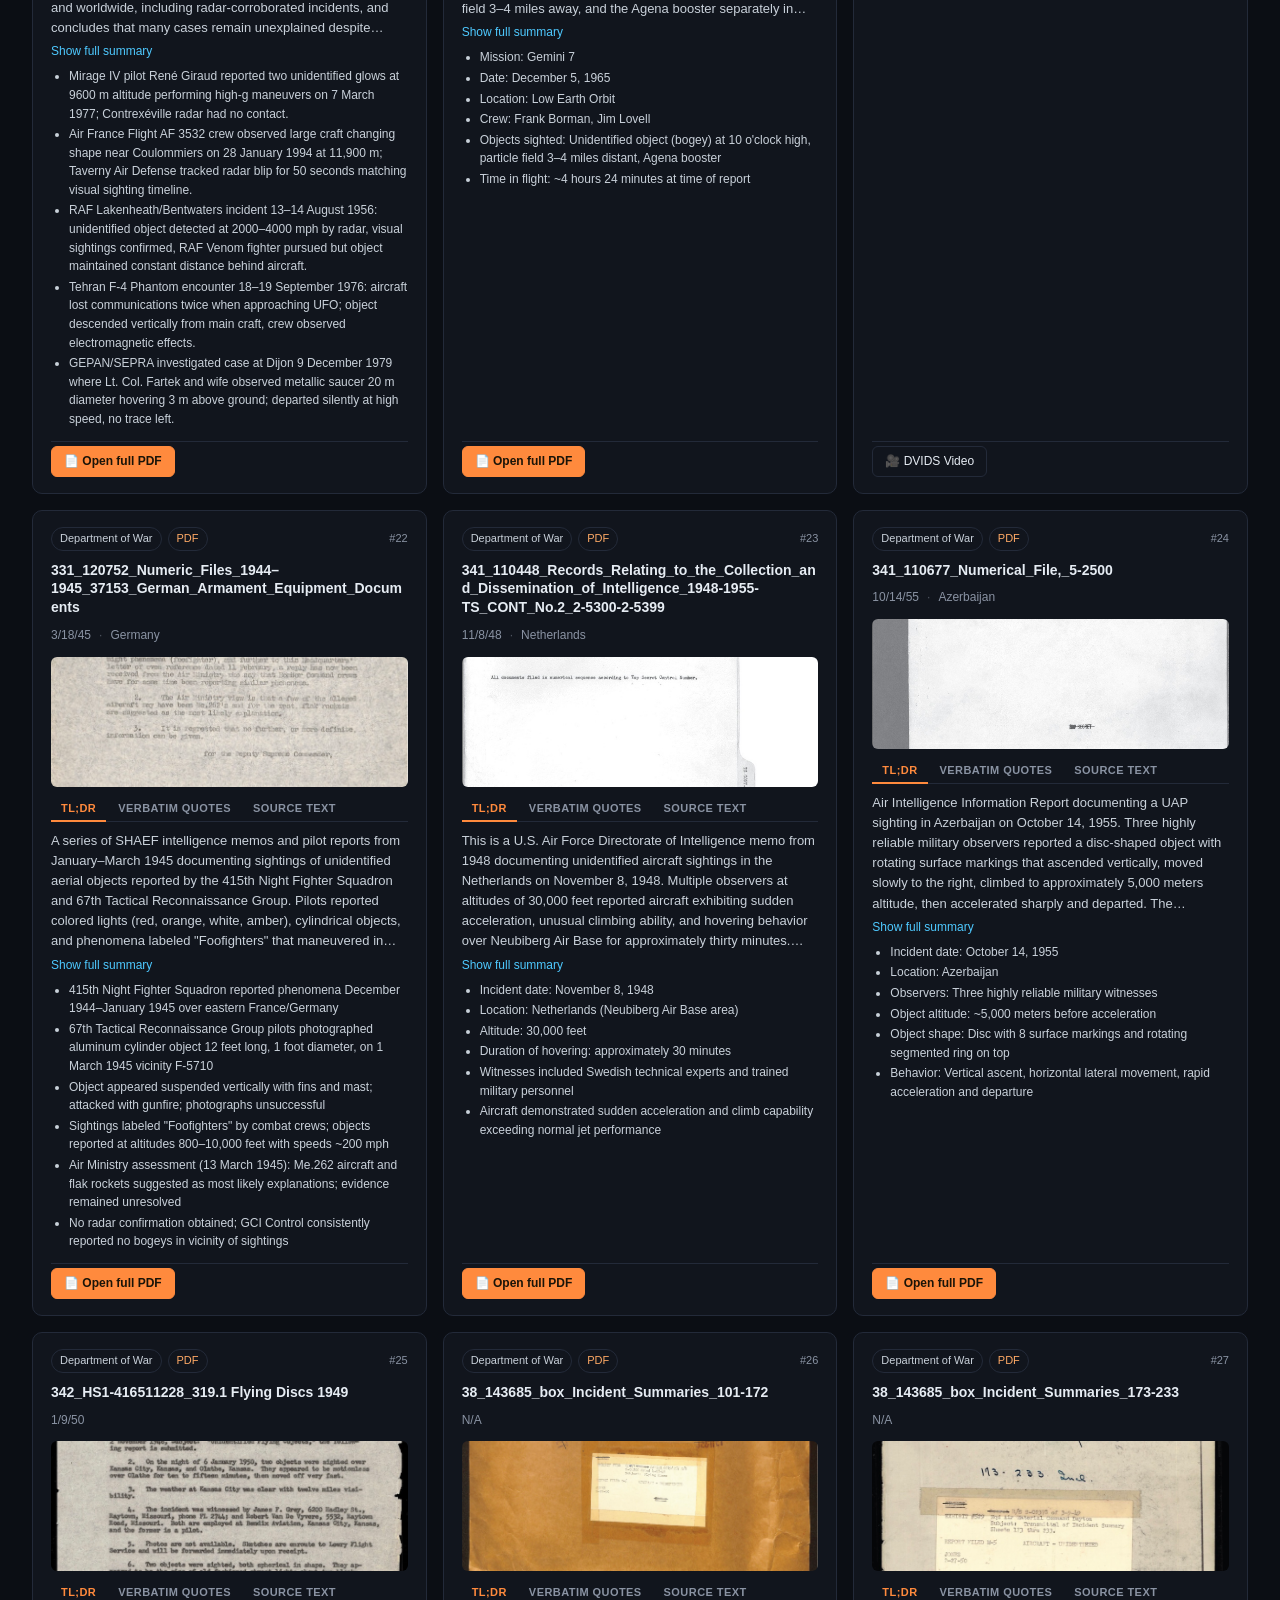
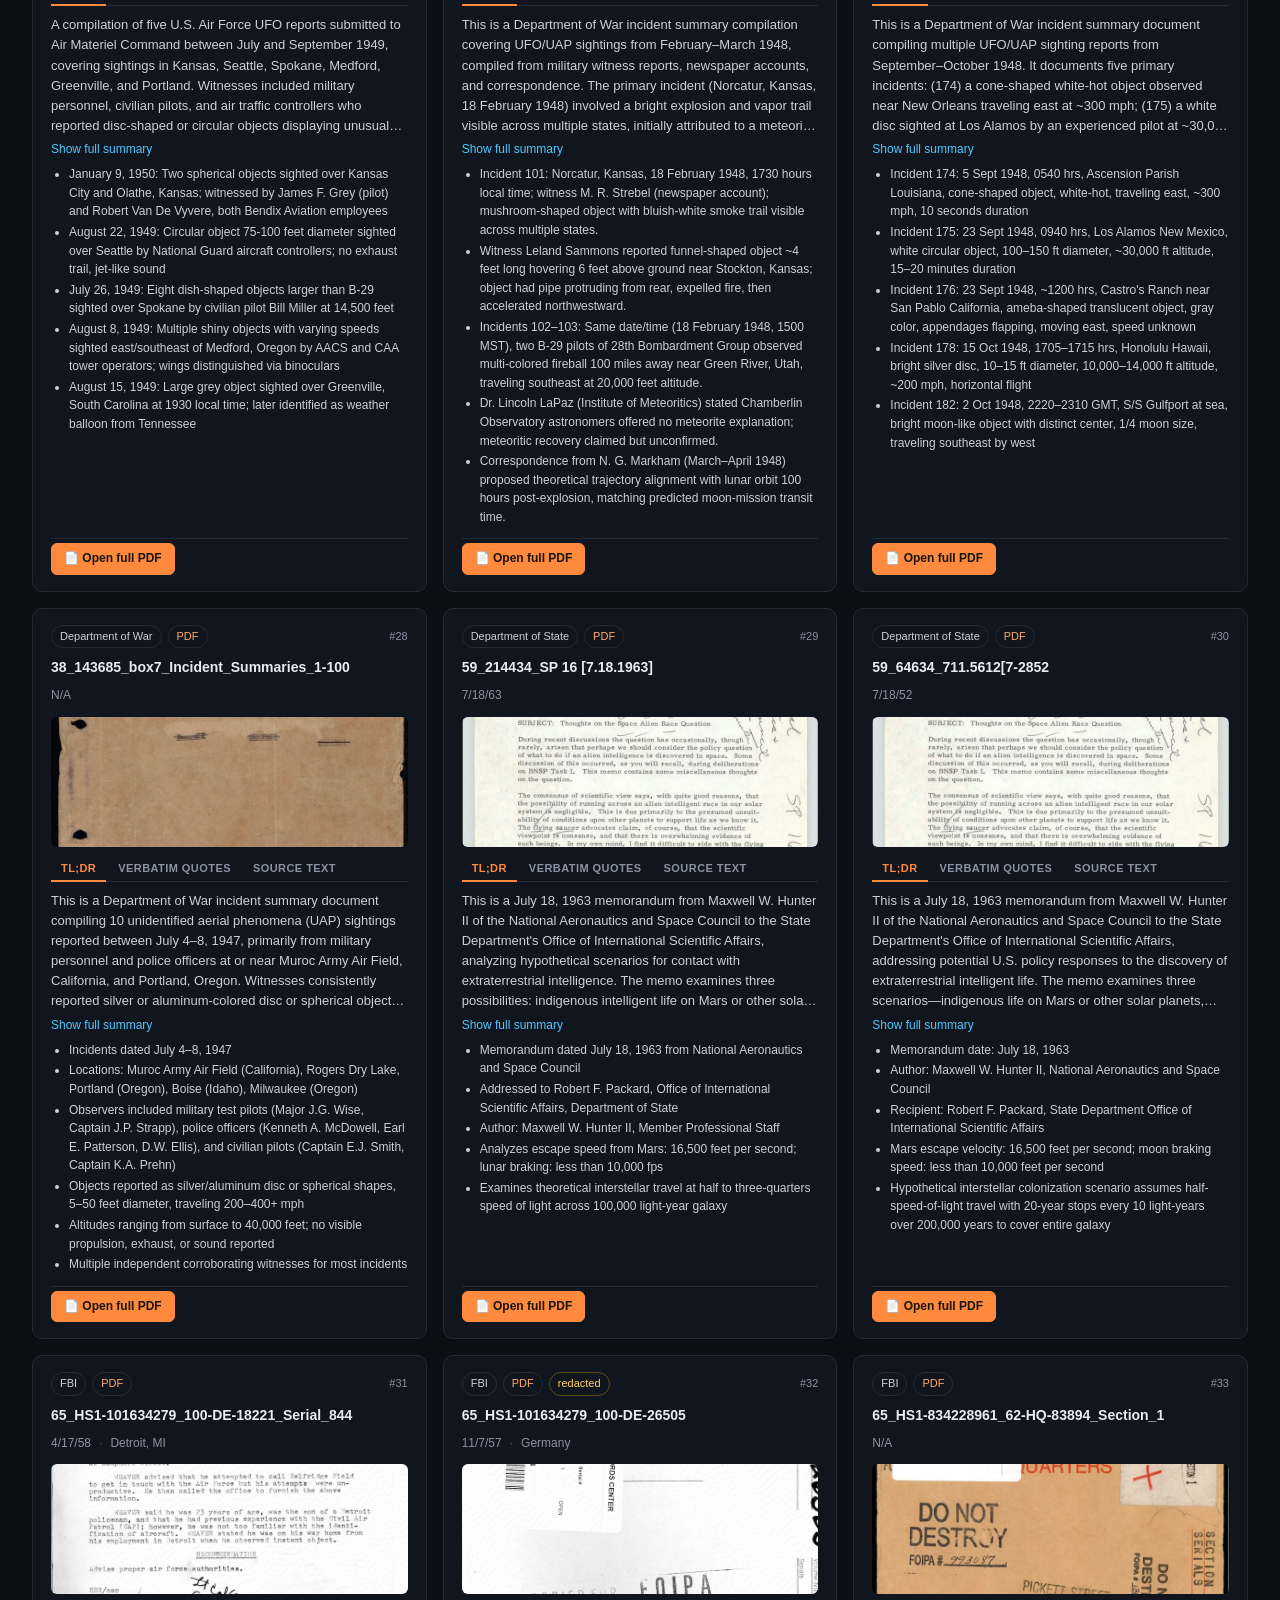
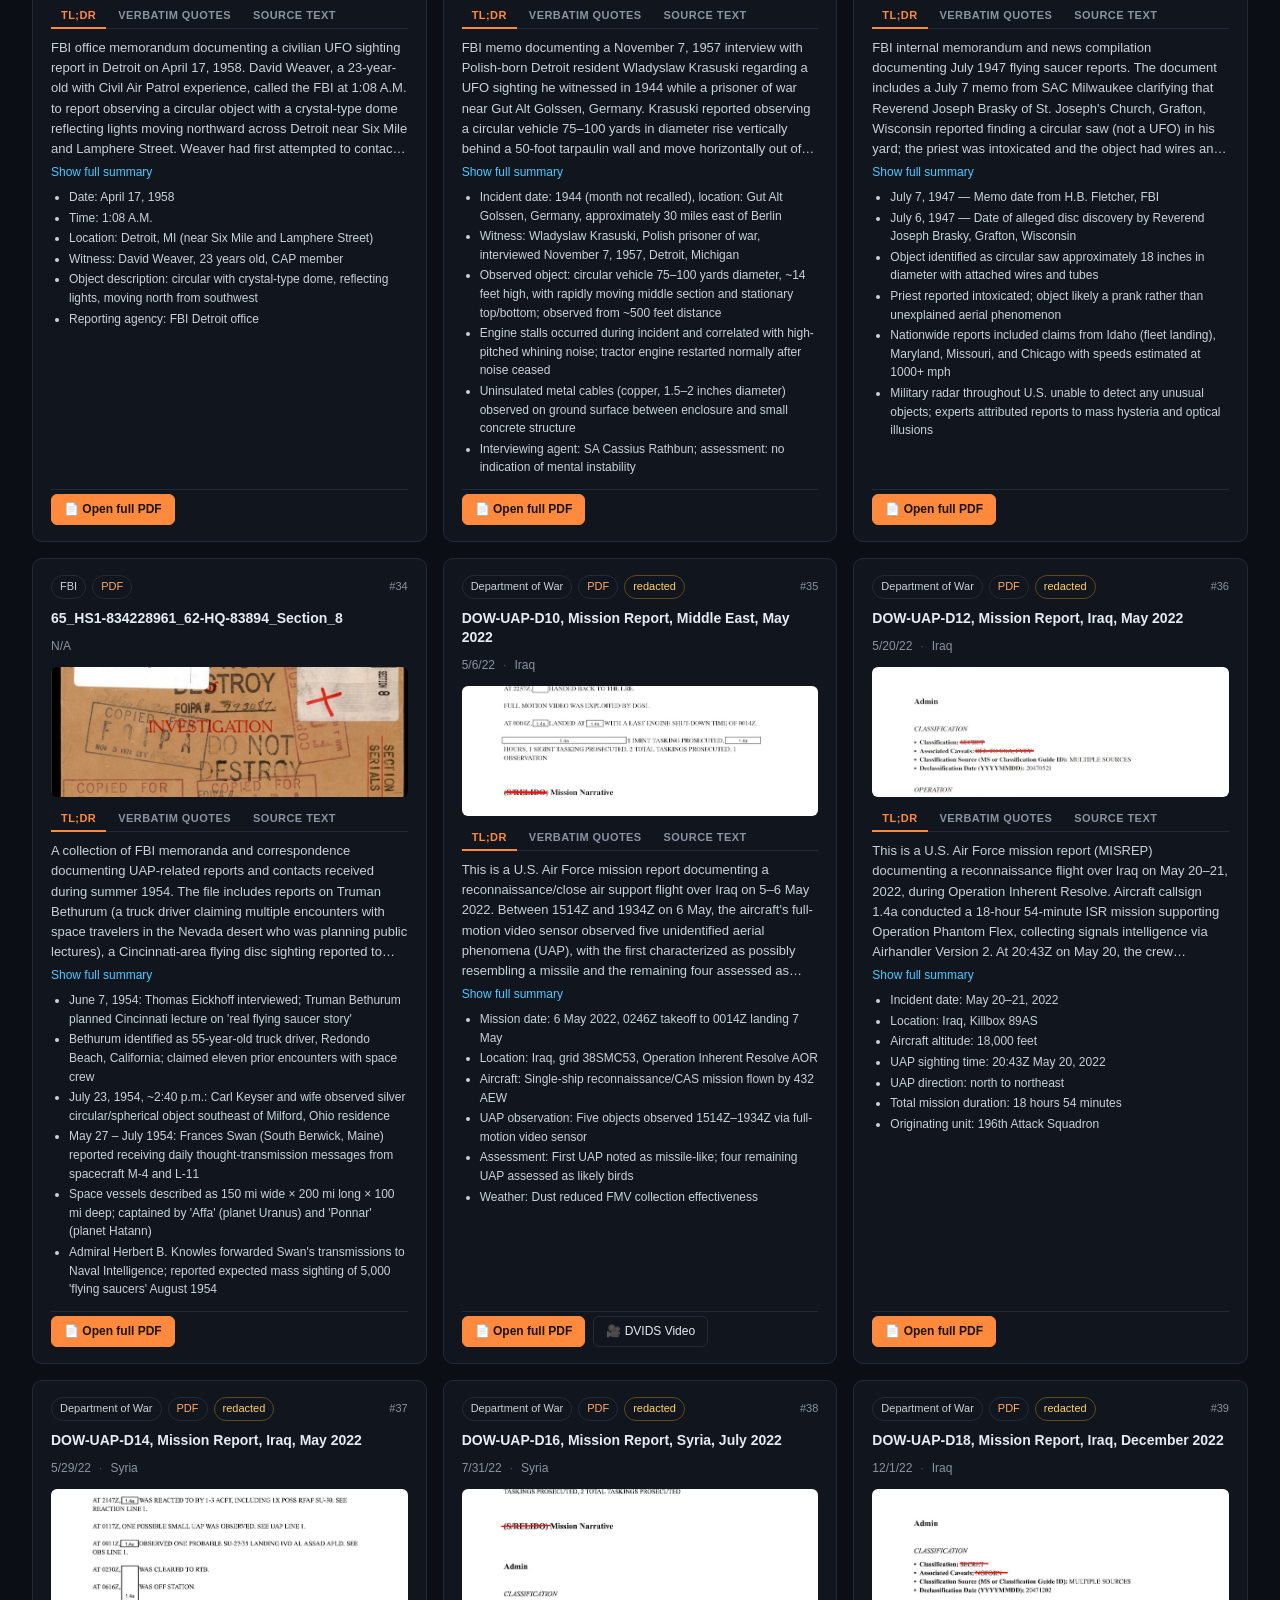
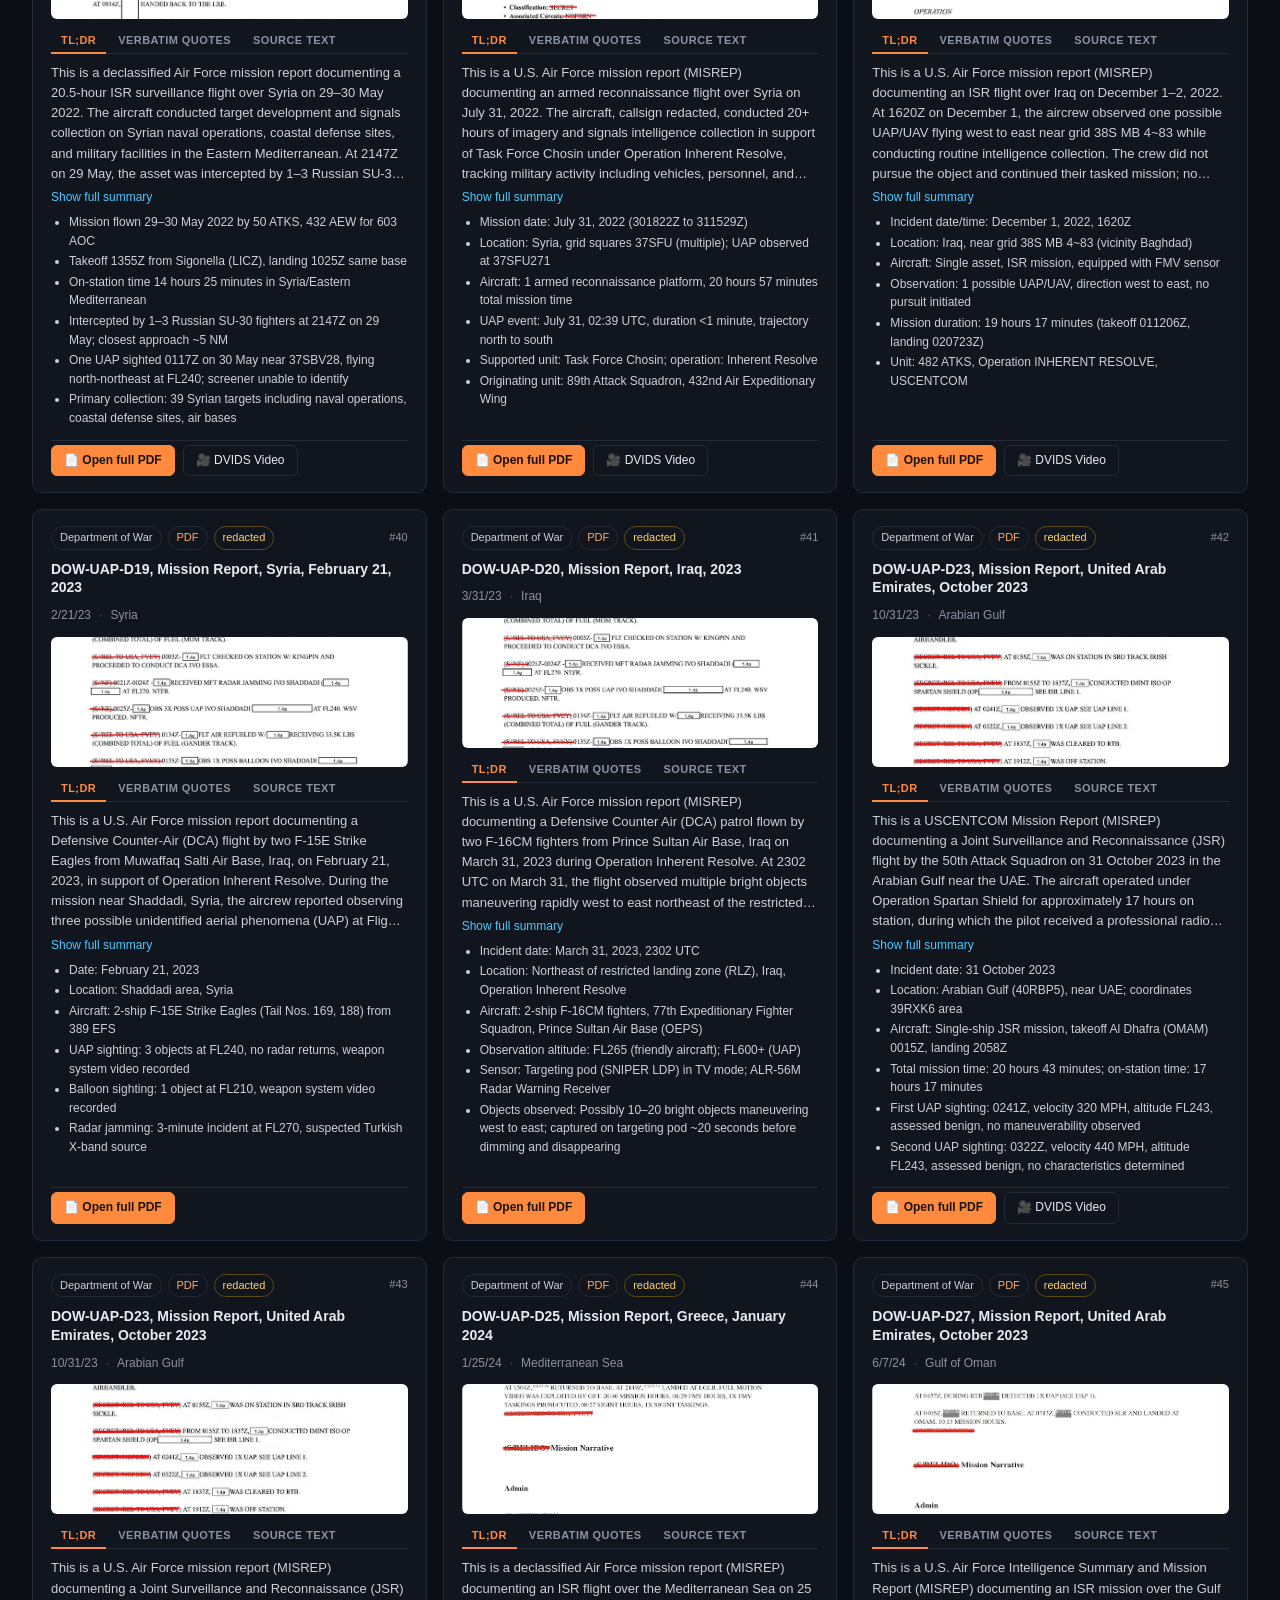
==== commit da072bbf: "Remove composite-sketch from homepage slideshow" ====
--- a/index.html
+++ b/index.html
@@ -907,7 +907,6 @@
 
 // === Curated image slideshow ===
 const SLIDE_TITLES = [
-  'FBI September 2023 Sighting - Composite Sketch',
   'NASA-UAP-VM5, Apollo 12, 1969',
   'NASA-UAP-VM6, Apollo 17, 1972',
   'FBI Photo A1',
